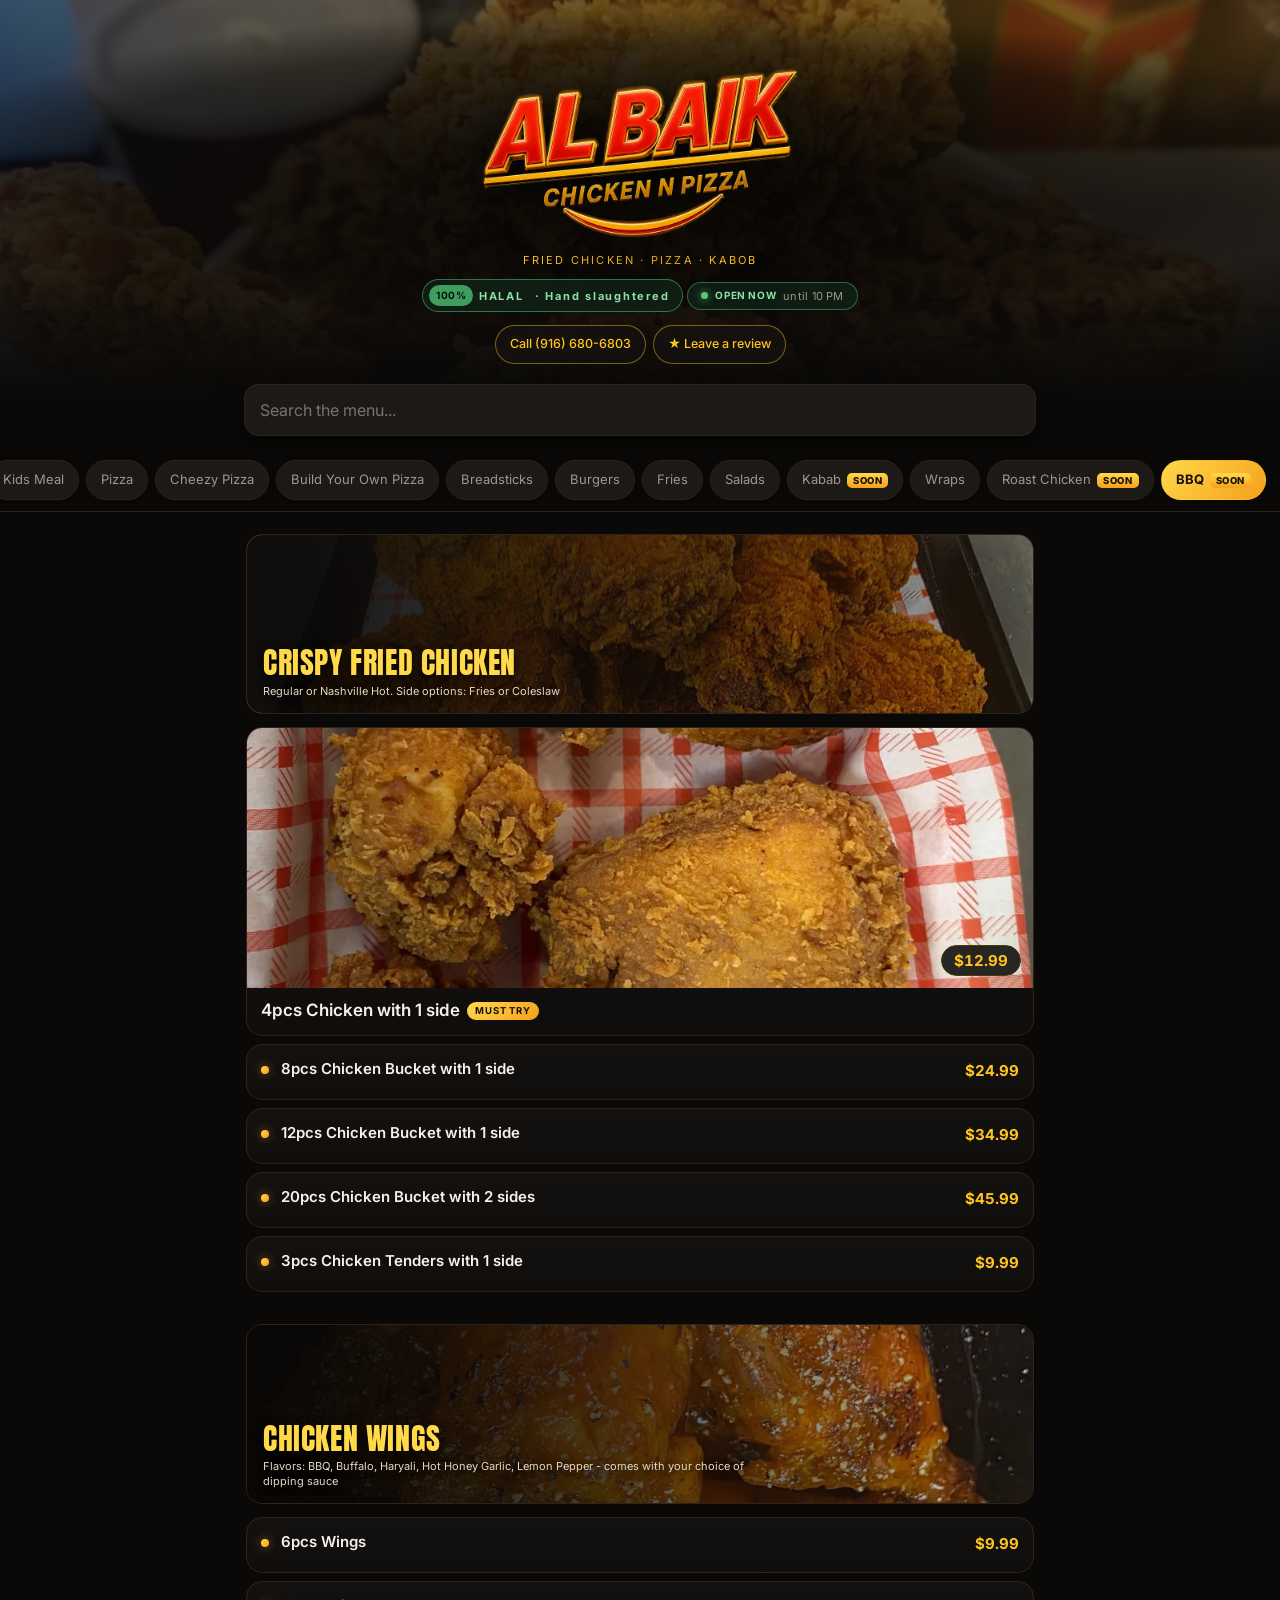
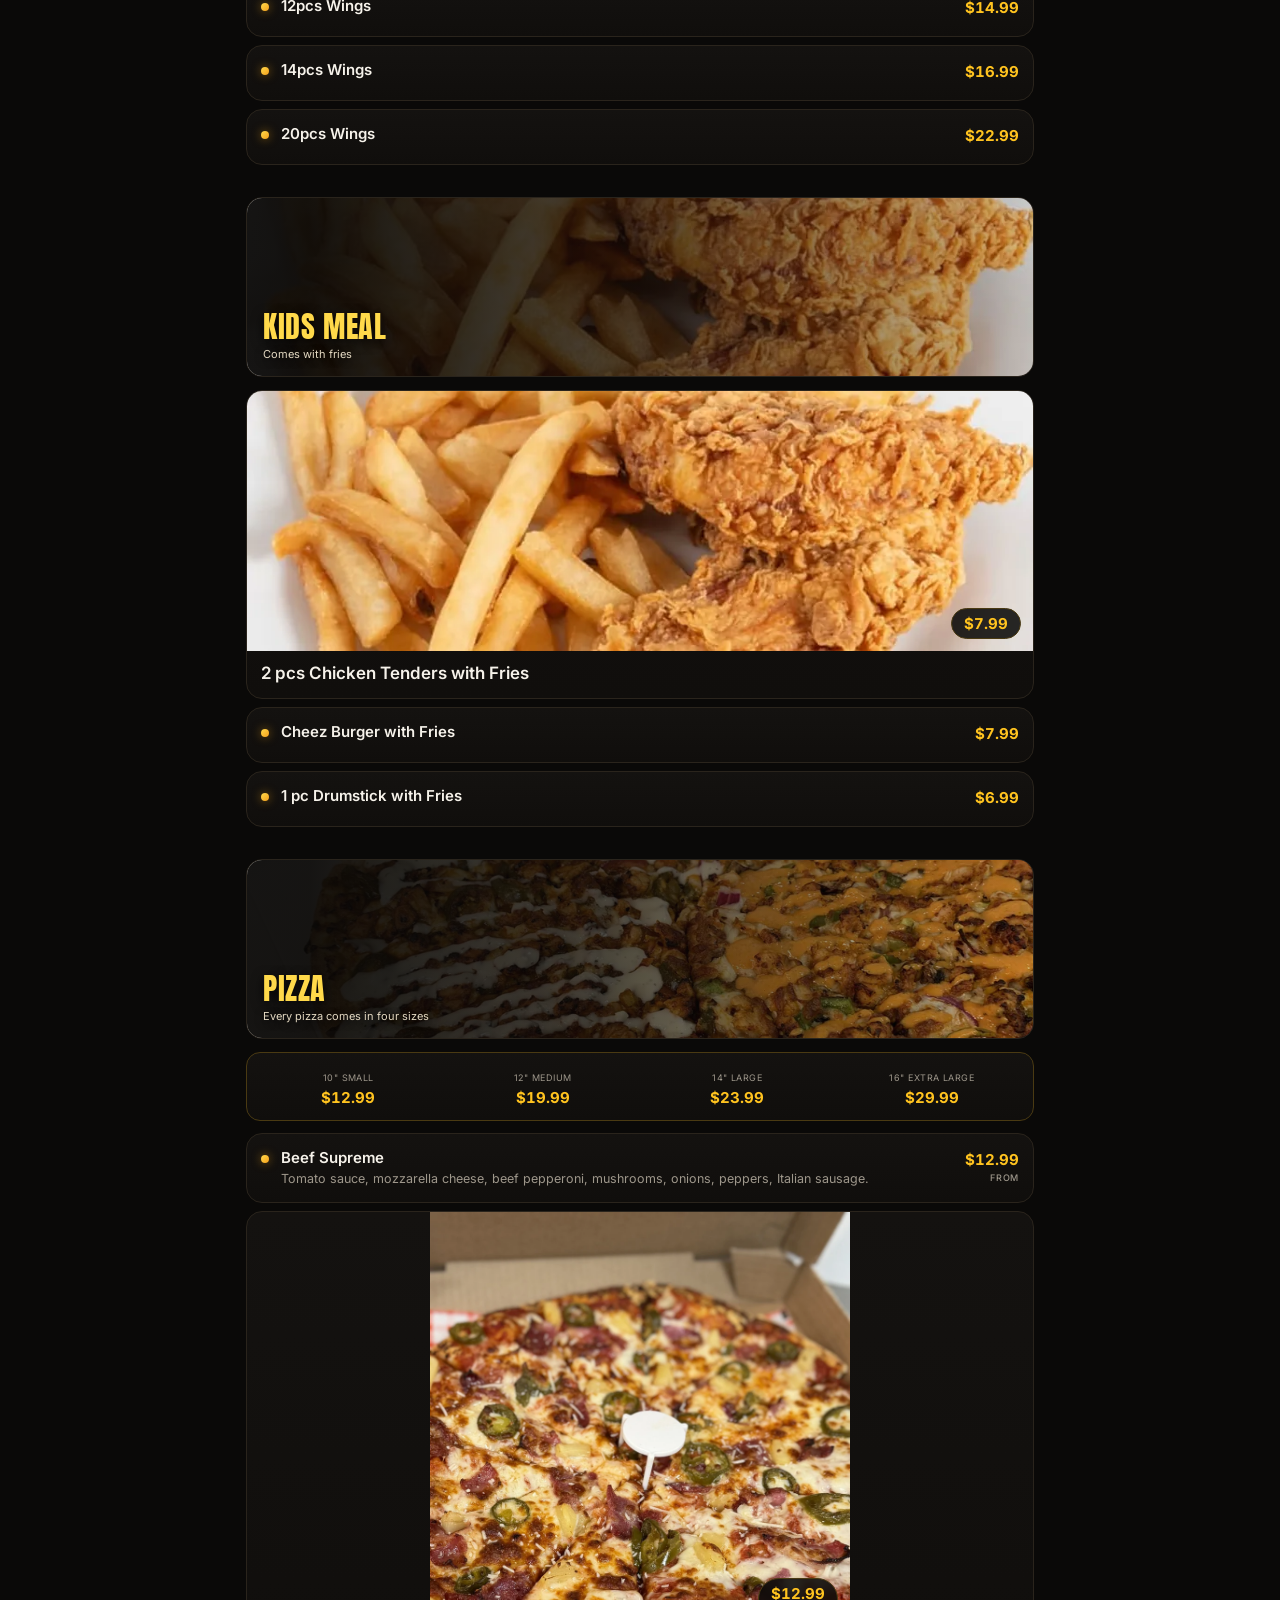
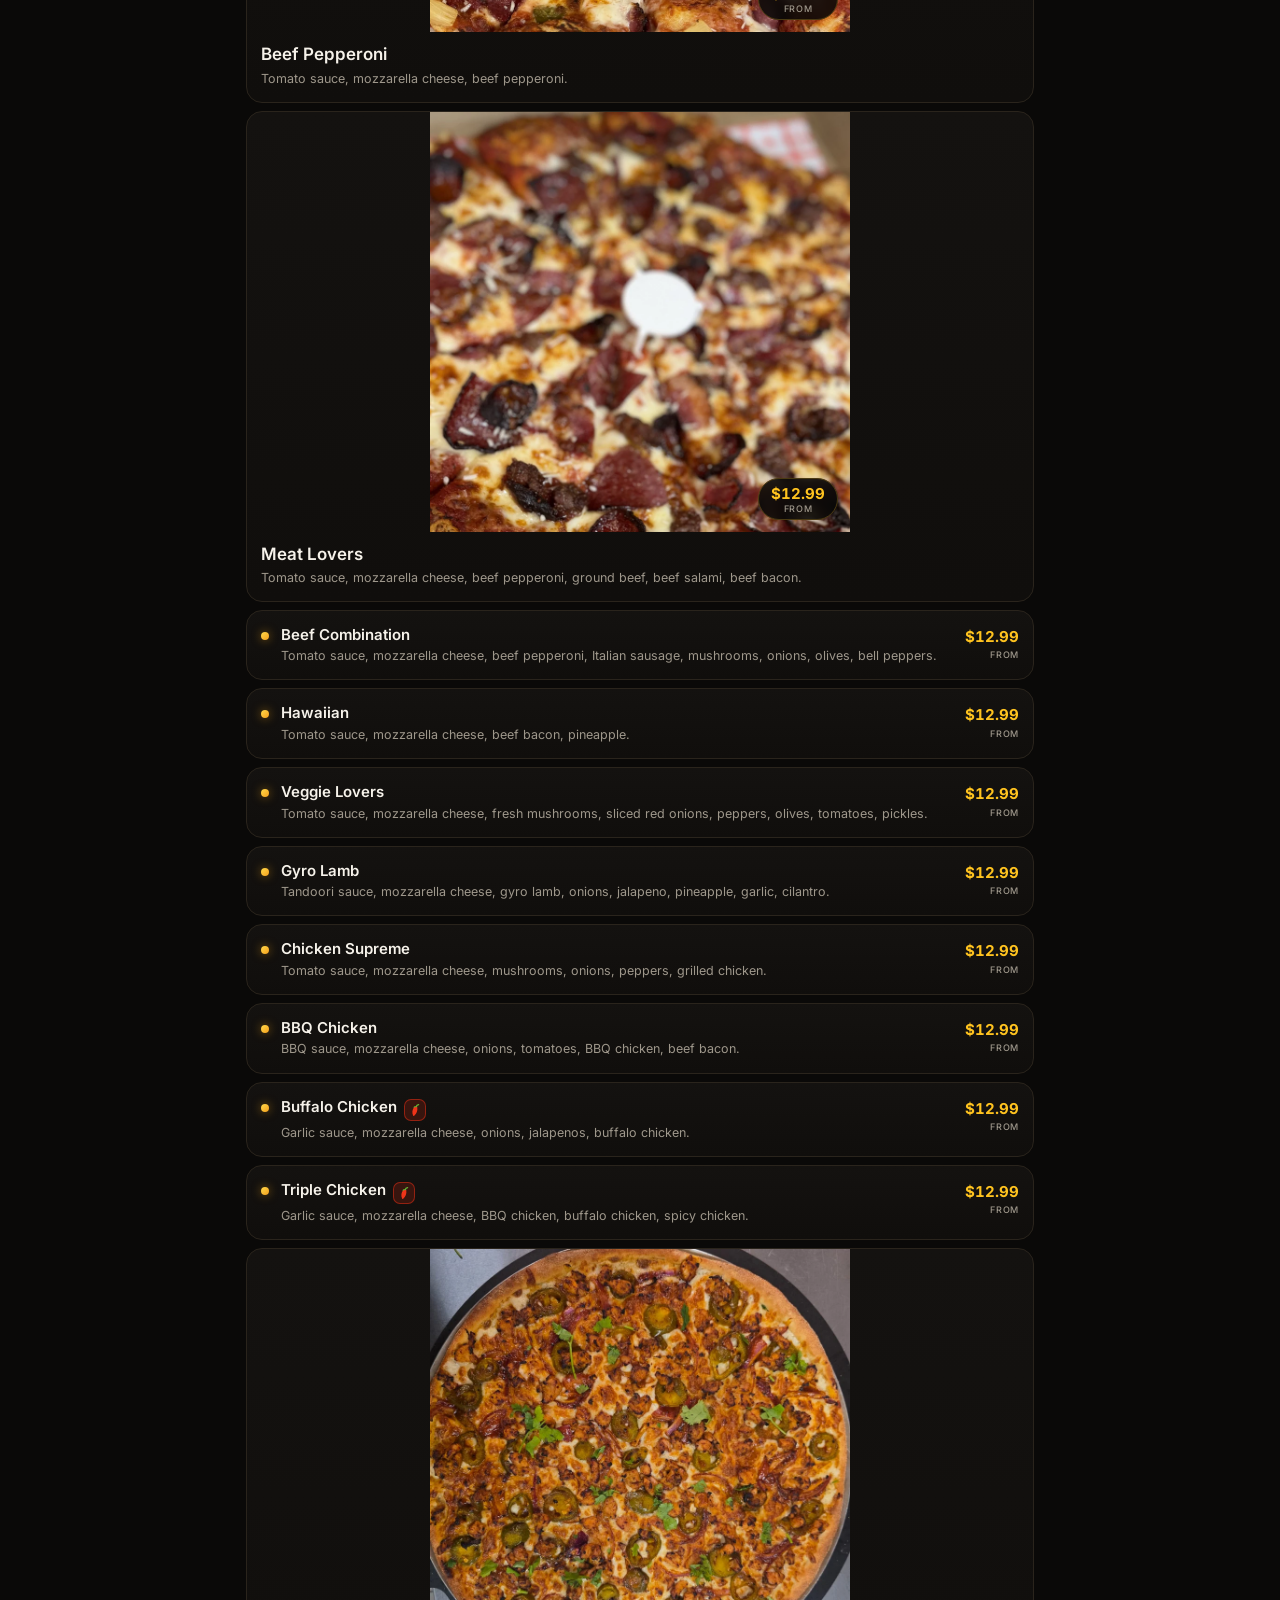
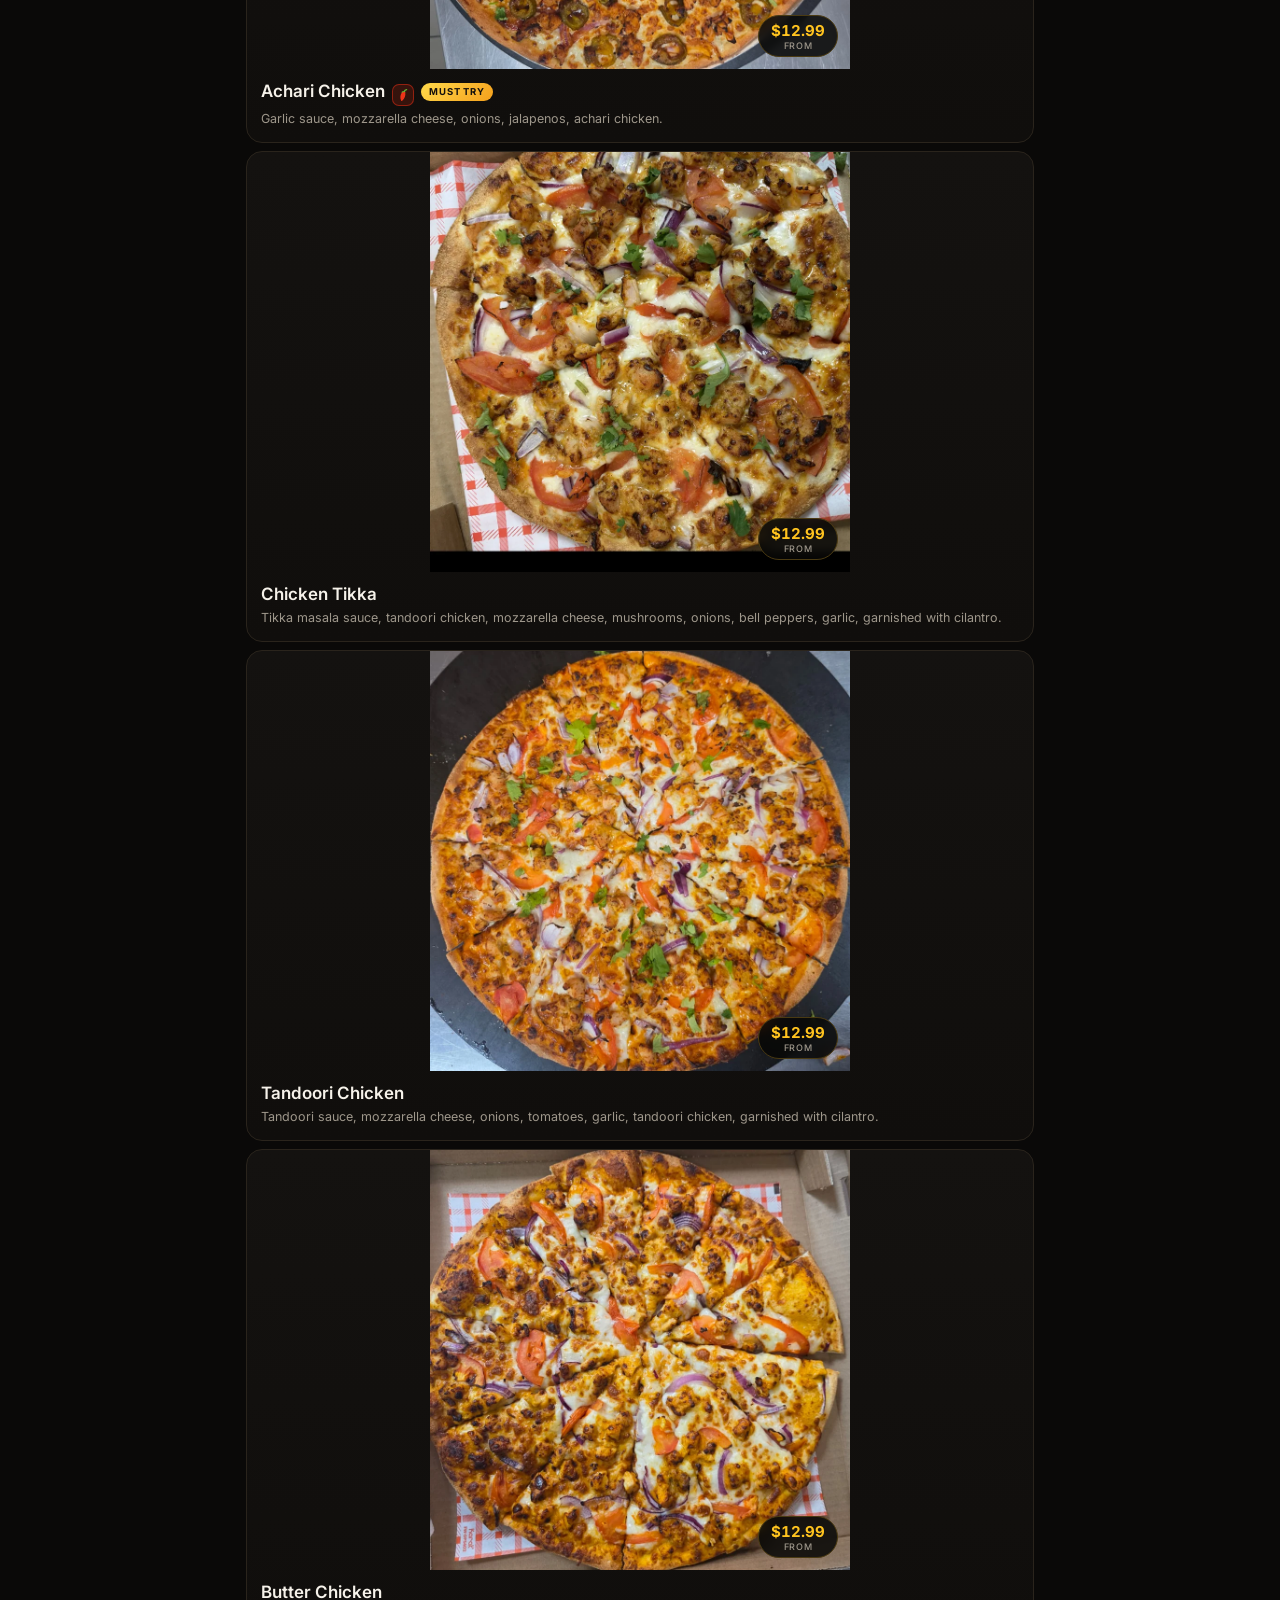
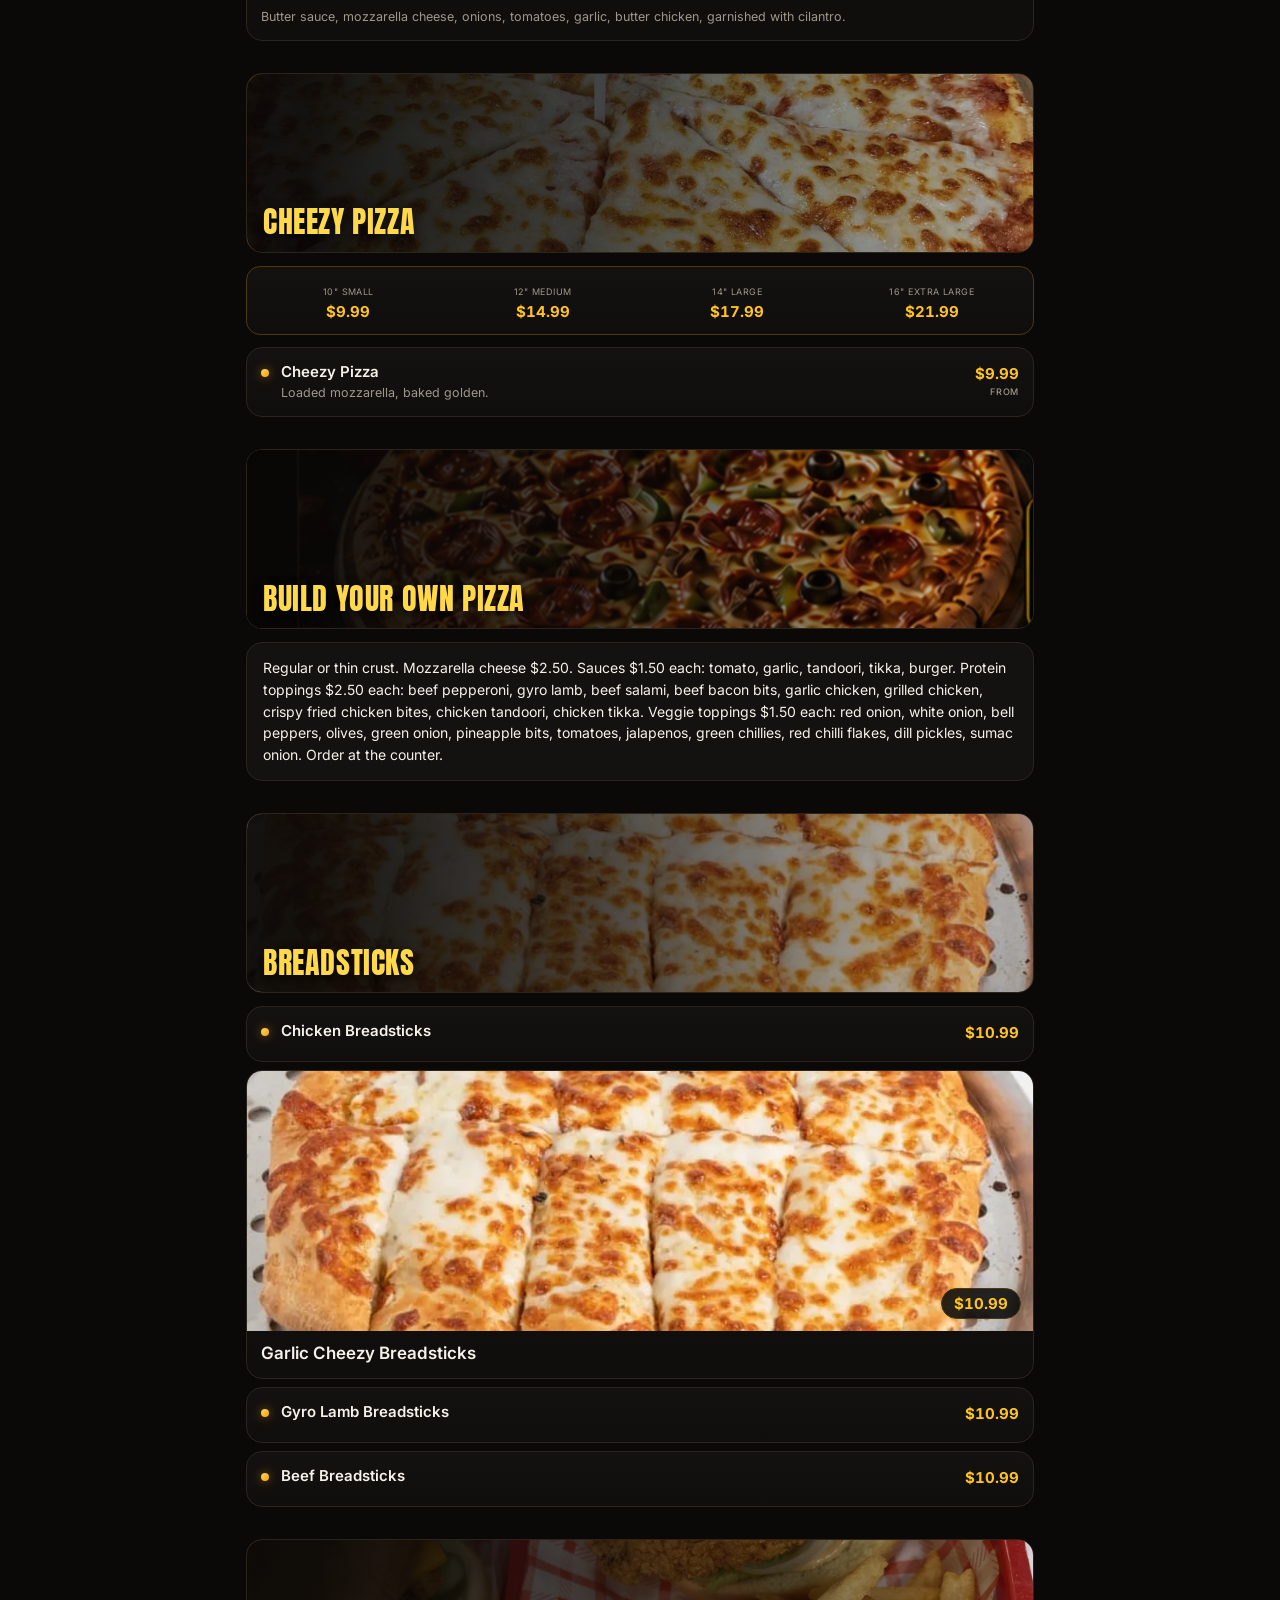
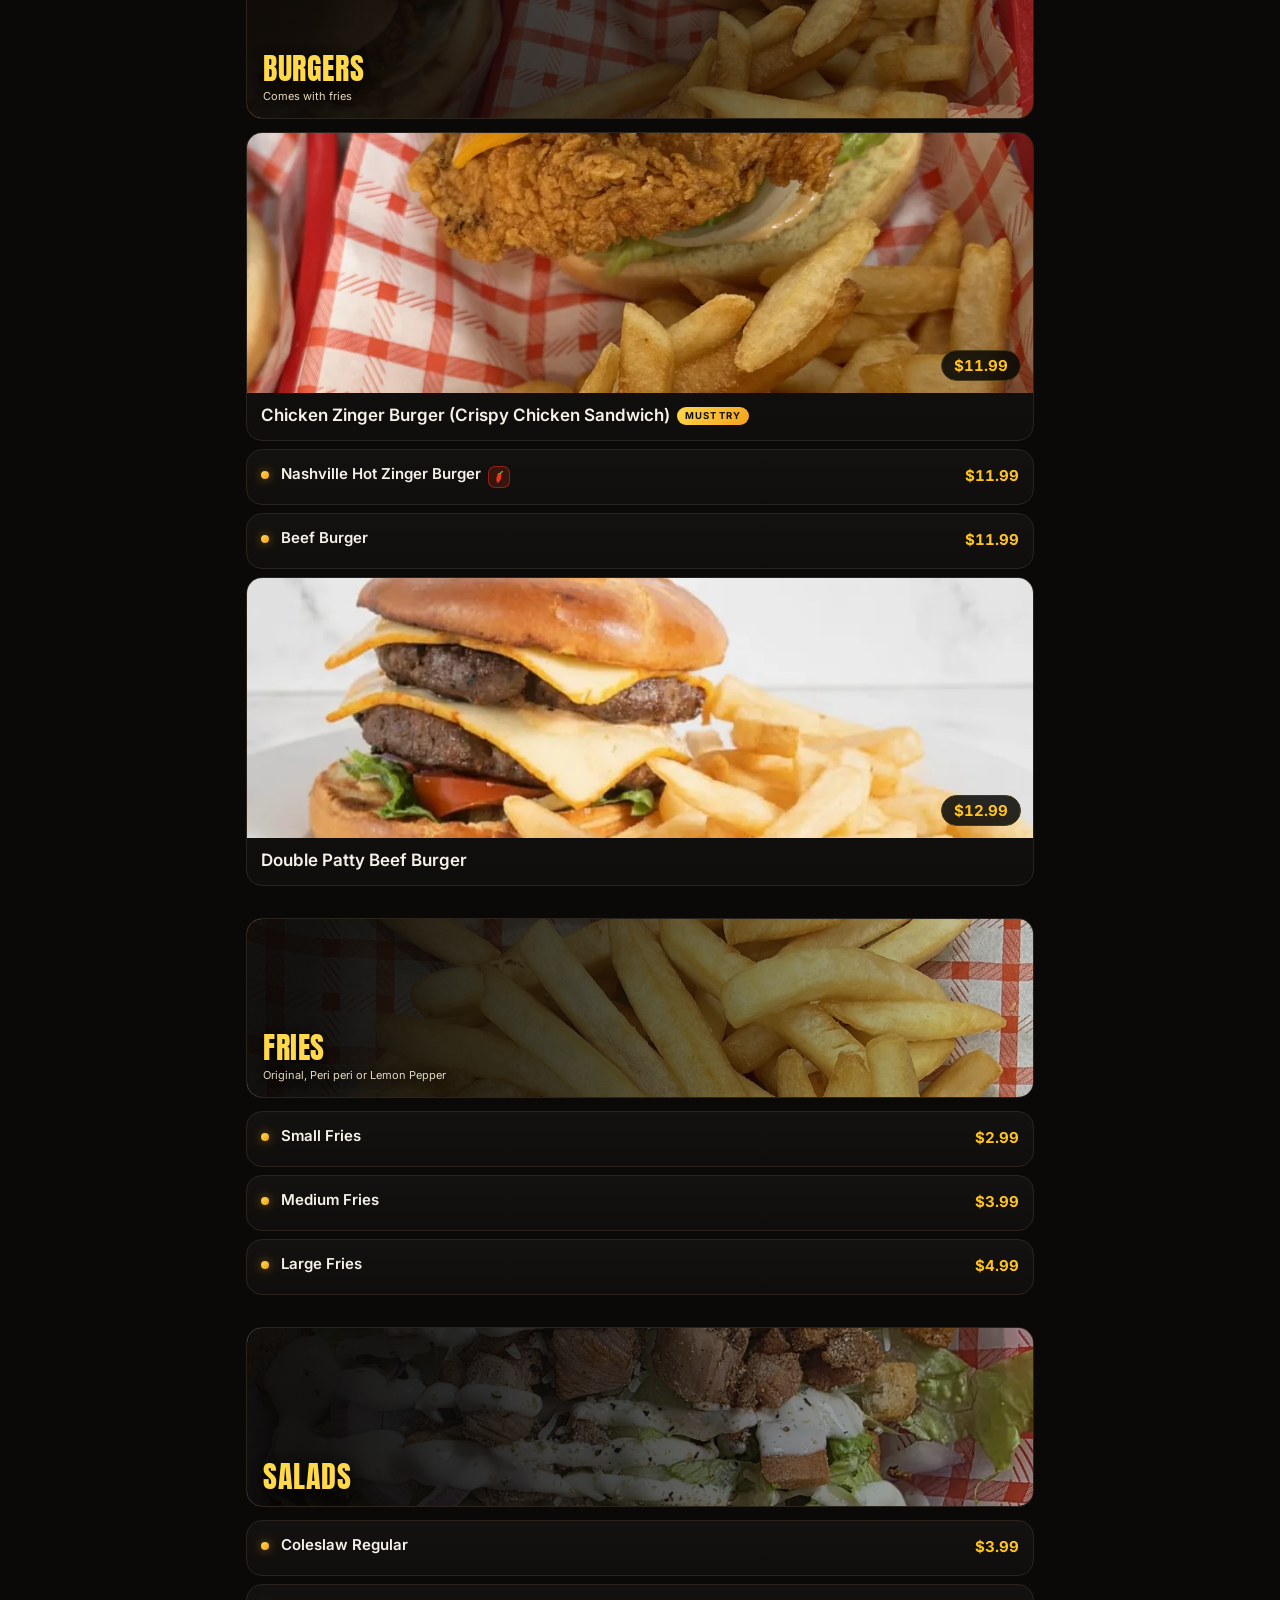
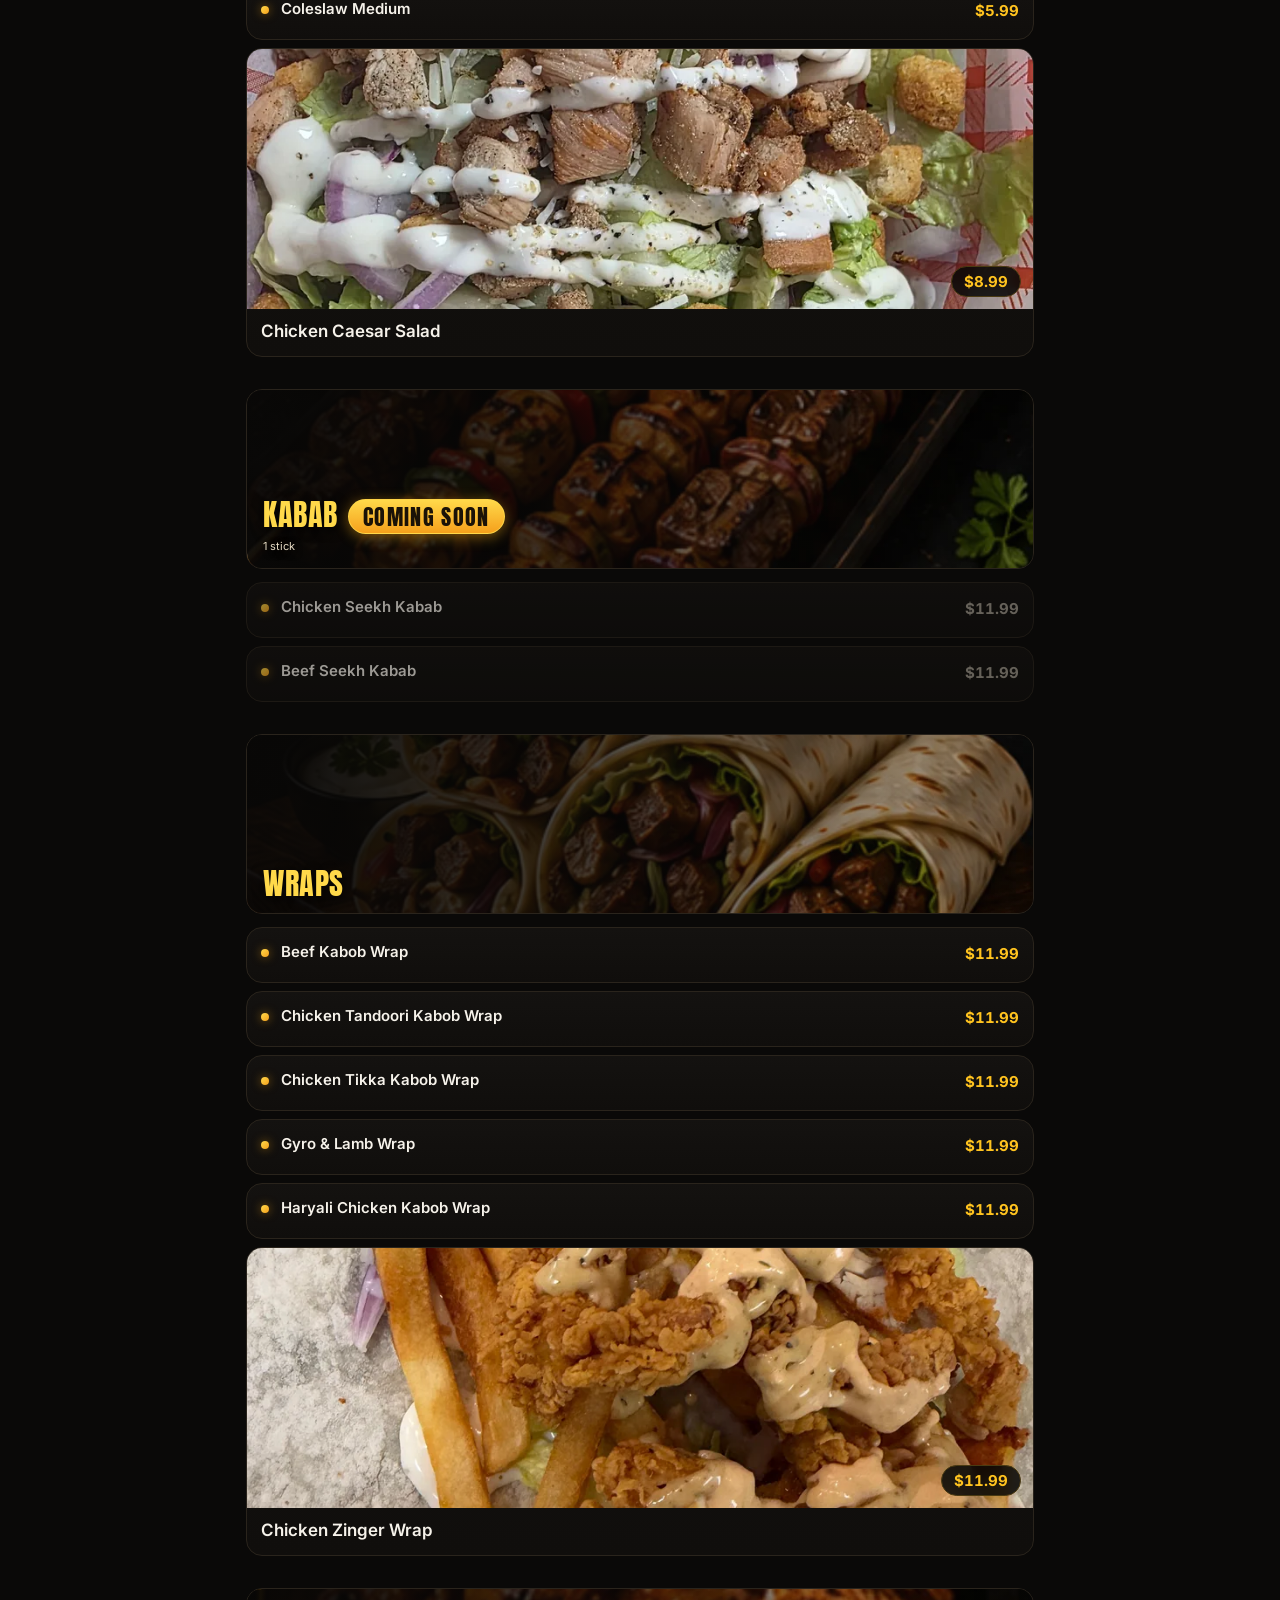
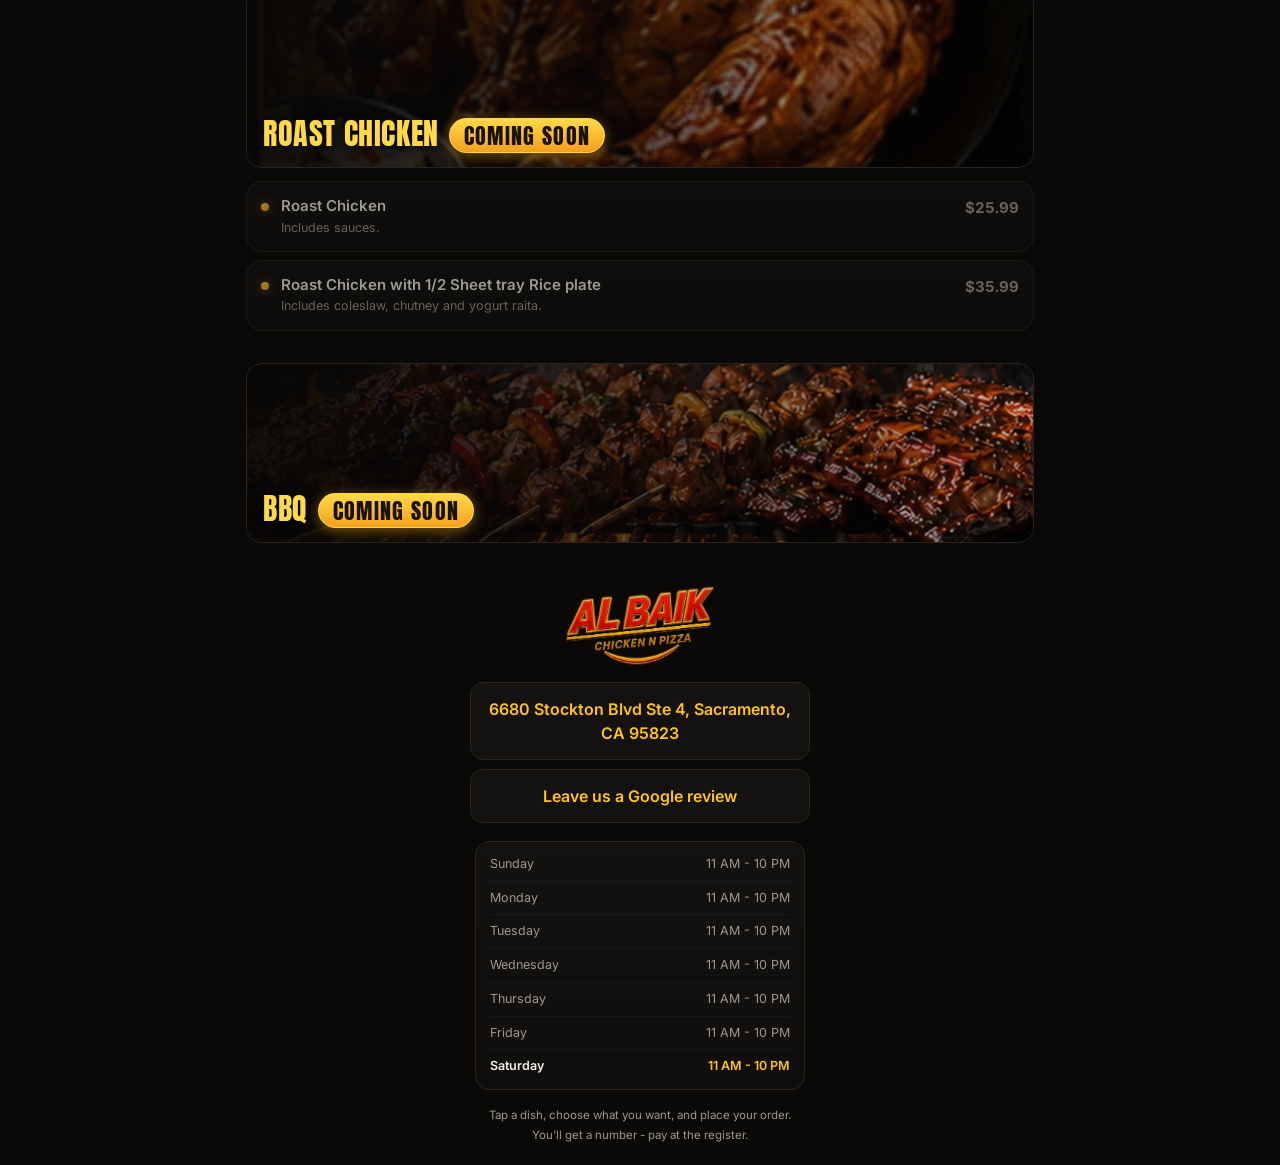
==== index.html @ eccaf90e "Gyro Lamb: white sauce -> tandoori sauce Owner's correction. Gyro Lamb was the only item using white" ====
<!DOCTYPE html>
<html lang="en">
<head>
<meta charset="utf-8">
<meta name="viewport" content="width=device-width, initial-scale=1, viewport-fit=cover">
<title>AL BAIK - Halal Chicken N Pizza | Sacramento Menu</title>
<meta name="description" content="AL BAIK Chicken N Pizza on Stockton Blvd, Sacramento - 100% halal. The full menu: fried chicken, pizza, kabob, wraps, burgers and more.">
<meta name="theme-color" content="#0a0908">
<link rel="icon" href="data:image/svg+xml,%3Csvg xmlns='http://www.w3.org/2000/svg' viewBox='0 0 32 32'%3E%3Crect width='32' height='32' rx='6' fill='%230a0908'/%3E%3Ctext x='16' y='23' font-size='18' text-anchor='middle' fill='%23ffcc00' font-family='Arial' font-weight='bold'%3EA%3C/text%3E%3C/svg%3E">
<link rel="apple-touch-icon" href="assets/img/apple-touch-icon.png">
<link rel="manifest" href="manifest.webmanifest">
<meta name="apple-mobile-web-app-title" content="AL BAIK">

<!-- link preview when the menu is shared on WhatsApp / Facebook -->
<meta property="og:url" content="https://albaik.dpdns.org/">
<meta property="og:type" content="website">
<meta property="og:title" content="AL BAIK - Chicken N Pizza">
<meta property="og:description" content="100% halal. Fried chicken, pizza, kabob, wraps, burgers and more - on Stockton Blvd, Sacramento.">
<meta property="og:image" content="https://albaik.dpdns.org/assets/img/hero.webp">
<meta name="twitter:card" content="summary_large_image">


<!-- tells Google what this place is, so the menu can be attached to their listing -->
<script type="application/ld+json">
{
  "@context": "https://schema.org",
  "@type": "Restaurant",
  "name": "AL BAIK Chicken N Pizza",
  "url": "https://albaik.dpdns.org/",
  "image": "https://albaik.dpdns.org/assets/img/hero.webp",
  "telephone": "+1-916-680-6803",
  "address": {
    "@type": "PostalAddress",
    "streetAddress": "6680 Stockton Blvd Ste 4",
    "addressLocality": "Sacramento",
    "addressRegion": "CA",
    "postalCode": "95823",
    "addressCountry": "US"
  },
  "servesCuisine": ["Halal", "Pizza", "Fried Chicken", "Pakistani", "Middle Eastern"],
  "openingHoursSpecification": [{
    "@type": "OpeningHoursSpecification",
    "dayOfWeek": ["Monday","Tuesday","Wednesday","Thursday","Friday","Saturday","Sunday"],
    "opens": "11:00",
    "closes": "22:00"
  }],
  "hasMenu": "https://albaik.dpdns.org/"
}
</script>

<link rel="preconnect" href="https://fonts.googleapis.com">
<link rel="preconnect" href="https://fonts.gstatic.com" crossorigin>
<link href="https://fonts.googleapis.com/css2?family=Anton&family=Inter:wght@400;500;600;700;800&display=swap" rel="stylesheet">
<link rel="preload" as="image" href="assets/img/hero.webp">
<link rel="stylesheet" href="assets/css/style.css?v=19d1f430">
</head>
<body>

<header class="hero">
  <div class="hero-bg" style="background-image:url('assets/img/hero.webp')"></div>
  <div class="hero-inner">
    <img class="hero-logo" src="assets/img/logo.webp?v=791d2388" alt="AL BAIK - Chicken N Pizza" width="1234" height="669">
    <p class="hero-tag">Fried Chicken &middot; Pizza &middot; Kabob</p>
    <p class="halal" id="halalBadge" hidden><span>100%</span> HALAL<em id="halalNote"></em></p>
    <p class="openbadge" id="openBadge" hidden></p>
    <div class="hero-chips">
      <a id="callBtn" href="#">Call us</a>
      <a href="review.html">&#9733; Leave a review</a>
    </div>
  </div>
</header>

<div class="searchwrap">
  <input type="search" id="search" placeholder="Search the menu..." autocomplete="off" aria-label="Search the menu">
</div>

<nav class="catnav" id="catnav" aria-label="Menu sections"></nav>

<div id="deals"></div>

<main id="menu"></main>

<div class="orderbar" id="orderBar" hidden>
  <a id="orderBtn" href="#" target="_blank" rel="noopener">
    <span>Order &amp; Pay</span>
    <small>Pay on your phone &middot; goes straight to the kitchen</small>
  </a>
</div>

<footer class="foot">
  <img class="foot-logo" src="assets/img/logo.webp?v=791d2388" alt="" width="1234" height="669" loading="lazy">
  <a class="foot-btn" id="mapBtn" href="#" target="_blank" rel="noopener"></a>
  <a class="foot-btn" href="review.html">Leave us a Google review</a>
  <div class="hours" id="hoursList"></div>
  <p class="foot-note" id="foodNote">Tap any dish to see it bigger.<br>Ready to order? Your waiter will take it at the table.</p>
</footer>

<!-- a number is out with the kitchen: keep it one tap away -->
<button class="ticketbar" id="ticketBar" type="button" hidden>
  <span class="tb-num" id="ticketBarNum"></span>
  <span class="tb-txt">Your order<b id="ticketBarState"></b></span>
  <span class="tb-go">View</span>
</button>

<!-- what is in the order so far -->
<button class="cartbar" id="cartBar" type="button" hidden>
  <span class="cb-n" id="cartCount"></span>
  <span class="cb-go">View order</span>
  <span class="cb-total" id="cartTotal"></span>
</button>

<!-- dish detail -->
<div class="sheet-backdrop" id="itemBackdrop" hidden>
  <section class="sheet" role="dialog" aria-modal="true" aria-labelledby="itemTitle">
    <button class="sheet-close" data-close-item aria-label="Close">&times;</button>
    <div class="sheet-hero"><img id="itemHeroImg" src="" alt=""></div>
    <div class="sheet-pad">
      <p class="sheet-kicker" id="itemKicker"></p>
      <h2 id="itemTitle"></h2>
      <p class="sheet-desc" id="itemDesc"></p>
      <div id="itemBody"></div>
      <div class="sheet-foot" id="itemFoot"></div>
    </div>
  </section>
</div>

<!-- the order, before it is placed -->
<div class="sheet-backdrop" id="cartBackdrop" hidden>
  <section class="sheet" role="dialog" aria-modal="true" aria-labelledby="cartTitle">
    <button class="sheet-close" data-close-cart aria-label="Close">&times;</button>
    <div class="sheet-pad">
      <p class="sheet-kicker">Your order</p>
      <h2 id="cartTitle">Check it over</h2>

      <div id="cartLines"></div>

      <div class="optgroup" id="cartKindRow">
        <h3>Where are you eating?</h3>
        <div class="picks" id="cartKind">
          <button type="button" class="pick on" data-val="dinein"><span>Eating in</span></button>
          <button type="button" class="pick" data-val="pickup"><span>Taking out</span></button>
        </div>
      </div>

      <div class="optgroup" id="seatRow" hidden>
        <h3>Table number</h3>
        <input class="fld" id="cartSeat" type="text" maxlength="10" inputmode="numeric"
               placeholder="The number on your table" autocomplete="off">
      </div>

      <div class="optgroup">
        <h3>Name for the order</h3>
        <input class="fld" id="cartWho" type="text" maxlength="40"
               placeholder="So we know who to call" autocomplete="name">
      </div>

      <div class="optgroup">
        <h3>Anything for the kitchen?</h3>
        <input class="fld" id="cartNote" type="text" maxlength="200"
               placeholder="e.g. no cutlery, allergy to nuts" autocomplete="off">
      </div>

      <div class="totalbox">
        <span>Subtotal</span><strong id="cartSubtotal"></strong>
      </div>
      <p class="taxnote" id="taxNote"></p>

      <p class="cartmsg" id="cartMsg" hidden></p>
      <button type="button" class="primary big" id="placeBtn">Place order</button>
      <p class="paynote">You pay at the register - nothing is charged on your phone.</p>
      <button type="button" class="ghost" data-close-cart>Add something else</button>
    </div>
  </section>
</div>

<!-- the number, after it is placed -->
<div class="sheet-backdrop" id="ticketBackdrop" hidden>
  <section class="sheet" role="dialog" aria-modal="true" aria-labelledby="ticketHead">
    <button class="sheet-close" data-close-ticket aria-label="Close">&times;</button>
    <div class="sheet-pad">
      <p class="sheet-kicker">Your number</p>
      <p class="bignum" id="ticketNum"></p>
      <p class="tstate" id="ticketState"></p>
      <h2 id="ticketHead" class="tnote" ><span id="ticketNote"></span></h2>

      <div id="ticketLines"></div>
      <div class="totalbox"><span>Subtotal</span><strong id="ticketTotal"></strong></div>
      <p class="taxnote">Tax is added at the register.</p>

      <button type="button" class="ghost" data-close-ticket>Back to the menu</button>
      <button type="button" class="link wide" id="ticketDone">Start a new order</button>
    </div>
  </section>
</div>

<script src="assets/js/config.js?v=53bec495"></script>
<script src="assets/js/menu-data.js?v=39de2a05"></script>
<script src="assets/js/app.js?v=dfa33198"></script>
</body>
</html>
---- assets/css/style.css ----
/* AL BAIK - menu viewer. Dark board look, gold type, the restaurant's own food photography.
   Built mobile-first: every size below is tuned for a phone held one-handed. */
:root{
  --bg:#0a0908;
  --surface:#141210;
  --surface-2:#1c1917;
  --hair:#2a241c;
  --line:#4a3a12;
  --gold:#ffc31f;
  --gold-bright:#ffd94a;
  --orange:#f5a01c;
  --text:#f6f2ea;
  --muted:#9e978b;
  --radius:16px;
  --display:"Anton","Arial Narrow",Impact,sans-serif;
  --body:"Inter","Segoe UI",Roboto,system-ui,-apple-system,Arial,sans-serif;
}
*{box-sizing:border-box}
[hidden]{display:none!important}
html{scroll-behavior:smooth;-webkit-text-size-adjust:100%}
html,body{margin:0;padding:0}
body{
  background:var(--bg);
  color:var(--text);
  font-family:var(--body);
  font-size:16px;               /* 16px keeps iOS from zooming when the search field is tapped */
  line-height:1.5;
  padding-bottom:calc(20px + env(safe-area-inset-bottom));
  overflow-x:hidden;
  -webkit-tap-highlight-color:transparent;
}
img{max-width:100%;height:auto;display:block}
button,input,select{font:inherit;color:inherit}
button{cursor:pointer}
::selection{background:var(--gold);color:#140f00}

/* ---------- hero ---------- */
.hero{
  position:relative;
  min-height:300px;
  display:flex;align-items:flex-end;
  padding:calc(26px + env(safe-area-inset-top)) 16px 26px;
  overflow:hidden;
  isolation:isolate;
}
.hero-bg{
  position:absolute;inset:0;z-index:-2;
  background-size:cover;background-position:center 40%;
  transform:scale(1.06);
}
.hero::after{
  content:"";position:absolute;inset:0;z-index:-1;
  background:
    radial-gradient(72% 50% at 50% 42%, rgba(6,5,4,.88), rgba(6,5,4,.45) 62%, transparent 80%),
    radial-gradient(120% 80% at 82% 6%, rgba(255,180,20,.16), transparent 58%),
    linear-gradient(180deg, rgba(10,9,8,.62) 0%, rgba(10,9,8,.74) 40%, rgba(10,9,8,.93) 80%, var(--bg) 99%);
}
.hero-inner{width:100%;max-width:860px;margin:0 auto;text-align:center}
.hero-logo{
  width:min(250px,66vw);margin:0 auto 12px;
  filter:drop-shadow(0 10px 30px rgba(0,0,0,.9));
}
.hero-tag{
  margin:0;color:var(--gold);
  font-size:10px;letter-spacing:.16em;text-transform:uppercase;
}
.halal{
  display:inline-flex;align-items:center;gap:6px;
  margin:11px auto 0;padding:5px 13px 5px 6px;
  border:1px solid rgba(93,196,124,.5);border-radius:999px;
  background:rgba(16,36,24,.72);
  backdrop-filter:blur(6px);
  color:#8ee0a6;font-size:11px;font-weight:700;letter-spacing:.16em;
}
.halal span{
  background:#3f9e5e;color:#04120a;
  padding:3px 7px;border-radius:999px;font-size:10px;letter-spacing:.04em;
}
.halal em{font-style:normal;margin-left:5px}
@media (max-width:380px){ .halal{font-size:10px;letter-spacing:.1em} }

.deals-wrap{max-width:820px;margin:20px auto 0;padding:0 14px}
.deals-head{
  margin:0 0 10px;font-family:var(--display);font-weight:400;
  font-size:22px;letter-spacing:.02em;text-transform:uppercase;color:var(--gold-bright);
}
.deal{
  display:flex;align-items:center;gap:12px;
  padding:14px;margin-bottom:9px;border-radius:var(--radius);
  border:1px solid var(--line);
  background:linear-gradient(135deg,rgba(74,58,18,.5),var(--surface) 55%);
}
.deal-body{flex:1;min-width:0}
.deal-name{display:block;font-weight:700;font-size:15px;color:var(--gold-bright)}
.deal-items{display:block;color:var(--muted);font-size:12.5px;line-height:1.45;margin-top:3px}
.deal-price{text-align:right;white-space:nowrap}
.deal-price s{display:block;color:var(--muted);font-size:11.5px}
.deal-price strong{font-size:19px;color:var(--gold);font-variant-numeric:tabular-nums}

.hero-chips{display:flex;gap:7px;justify-content:center;flex-wrap:wrap;margin-top:13px}
.hero-chips a{
  display:inline-flex;align-items:center;gap:6px;
  padding:9px 14px;border-radius:999px;
  border:1px solid rgba(255,195,31,.45);
  background:rgba(20,18,16,.75);
  backdrop-filter:blur(6px);
  color:var(--gold);font-size:12.5px;text-decoration:none;font-weight:500;
}

/* ---------- search ---------- */
.searchwrap{
  position:relative;z-index:5;
  max-width:820px;margin:-16px auto 0;padding:0 14px;
}
#search{
  width:100%;padding:13px 15px;border-radius:14px;
  background:var(--surface-2);border:1px solid var(--hair);
  box-shadow:0 12px 30px rgba(0,0,0,.55);
  outline:none;
}
#search:focus{border-color:var(--gold)}
#search::placeholder{color:#7a736a}

/* ---------- category rail ---------- */
.catnav{
  position:sticky;top:0;z-index:20;
  display:flex;gap:7px;overflow-x:auto;
  padding:11px 14px;margin-top:13px;
  background:rgba(10,9,8,.9);
  backdrop-filter:blur(10px);
  border-bottom:1px solid var(--hair);
  scrollbar-width:none;
  -webkit-overflow-scrolling:touch;
  overscroll-behavior-x:contain;
}
.catnav::-webkit-scrollbar{display:none}
.catnav button{
  flex:0 0 auto;
  padding:9px 14px;border-radius:999px;
  background:var(--surface-2);border:1px solid var(--hair);color:var(--muted);
  font-size:13px;white-space:nowrap;
  transition:background .18s,color .18s,border-color .18s;
}
.catnav button.active{
  background:linear-gradient(135deg,var(--gold-bright),var(--orange));
  border-color:transparent;color:#171000;font-weight:700;
}

/* ---------- sections ---------- */
main{padding:18px 14px 0;max-width:820px;margin:0 auto}
.section{margin-bottom:32px;scroll-margin-top:64px}

.banner{
  position:relative;
  height:124px;border-radius:var(--radius);overflow:hidden;
  margin-bottom:13px;
  border:1px solid var(--hair);
  background:var(--surface);
}
.banner img{width:100%;height:100%;object-fit:cover;transform:scale(1.02)}
.banner::after{
  content:"";position:absolute;inset:0;
  background:linear-gradient(90deg, rgba(8,7,6,.94) 8%, rgba(8,7,6,.72) 45%, rgba(8,7,6,.15) 100%);
}
.banner-txt{position:absolute;left:16px;right:32%;bottom:14px;z-index:2}
.banner-txt h2{
  margin:0;font-family:var(--display);font-weight:400;
  font-size:clamp(20px,5.8vw,30px);letter-spacing:.02em;line-height:1.04;
  color:var(--gold-bright);
  text-shadow:0 3px 12px rgba(0,0,0,.85);
  text-transform:uppercase;
}
.banner-note{
  margin:5px 0 0;color:#e4d9c2;font-size:11px;line-height:1.35;
  text-shadow:0 2px 8px rgba(0,0,0,.9);
}

.sizes{
  display:grid;grid-template-columns:repeat(4,1fr);gap:4px;
  border:1px solid var(--line);border-radius:14px;
  padding:10px 6px;margin-bottom:12px;
  background:linear-gradient(180deg,var(--surface),#100e0c);
}
.sizes div{display:flex;flex-direction:column;justify-content:flex-end;text-align:center}
.sizes .s-label{
  font-size:9px;color:var(--muted);letter-spacing:.05em;text-transform:uppercase;
  min-height:2.4em;display:flex;align-items:flex-end;justify-content:center;line-height:1.2;
}
.sizes .s-price{font-size:15px;color:var(--gold);font-weight:700;margin-top:3px;font-variant-numeric:tabular-nums}

/* ---------- dish rows ---------- */
.card{
  position:relative;
  display:flex;align-items:flex-start;gap:12px;
  width:100%;text-align:left;
  background:linear-gradient(180deg,var(--surface) 0%,#100e0c 100%);
  border:1px solid var(--hair);border-radius:var(--radius);
  padding:14px;margin-bottom:8px;
  min-height:56px;                       /* comfortable thumb target */
  transition:border-color .18s,transform .12s;
}
.card:active{transform:scale(.99);border-color:var(--line)}
.card .dot{
  flex:0 0 auto;width:8px;height:8px;border-radius:50%;
  background:linear-gradient(135deg,var(--gold-bright),var(--orange));
  box-shadow:0 0 10px rgba(255,175,20,.5);
  margin-top:7px;
}
/* a dish that has its own photo shows it in place of the dot */
.card .thumb{
  flex:0 0 auto;width:64px;height:64px;
  border-radius:12px;overflow:hidden;line-height:0;
  background:#17120f;border:1px solid var(--hair);
}
.card .thumb img{width:100%;height:100%;object-fit:cover;display:block}

/* A dish that has its own photo becomes a photo card: the picture runs the full
   width of the card, the name sits under it, the price floats on the shot.
   --pic-h drives both the photo and the price position, so they stay together
   when the photo grows on a bigger screen. */
.card.haspic{
  --pic-h:188px;
  flex-direction:column;align-items:stretch;
  gap:0;padding:0 0 14px;overflow:hidden;
}
.card.haspic .thumb{
  width:100%;height:var(--pic-h);border:0;border-radius:0;
  position:relative;line-height:normal;
}
.card.haspic .body{padding:11px 14px 0}
.card.haspic .name{font-size:17px}
.card.haspic .desc{margin-top:4px}
.card.haspic .price{
  /* the pill lives inside the photo, so it sits 12px off the bottom of the
     shot no matter what shape that shot is - a band, or a square for pizza */
  position:absolute;right:12px;bottom:12px;
  background:rgba(8,7,6,.86);
  -webkit-backdrop-filter:blur(5px);backdrop-filter:blur(5px);
  border:1px solid var(--line);border-radius:999px;
  padding:5px 12px;
}
.card.haspic .from{text-align:center;margin-top:0}

/* A pizza is round, so a letterbox band always sliced the top and bottom off
   the pie. In this section the photo box is square and the shot is cut to hold
   the whole pizza. On a wide screen the square is capped and centred, because a
   full-width one would be as tall as the browser. */
.section[data-section="pizza"] .card.haspic .thumb{height:auto;aspect-ratio:1/1}

.card .body{flex:1;min-width:0}
.card .name{display:block;font-weight:600;font-size:15px;line-height:1.3}
.card .desc{display:block;color:var(--muted);font-size:12.5px;line-height:1.45;margin-top:3px}
.card .price{
  color:var(--gold);font-weight:700;white-space:nowrap;font-size:15px;
  font-variant-numeric:tabular-nums;padding-top:1px;
}
.card .from{display:block;font-size:9px;color:var(--muted);text-align:right;font-weight:500;letter-spacing:.08em;text-transform:uppercase}
.musttry{
  display:inline-block;margin-left:7px;vertical-align:2px;
  font-size:9.5px;font-weight:700;letter-spacing:.09em;text-transform:uppercase;
  color:#14100d;background:linear-gradient(135deg,var(--gold-bright),var(--orange));
  border-radius:999px;padding:3px 8px;white-space:nowrap;
}
.spicy{
  display:inline-flex;align-items:center;justify-content:center;
  width:22px;height:22px;flex:0 0 auto;
  margin-left:7px;vertical-align:-5px;
  border-radius:7px;
  background:rgba(224,44,20,.18);
  border:1px solid rgba(224,44,20,.55);
}
.chilli{width:14px;height:14px;display:block}
.chilli .stem{fill:none;stroke:#66b535;stroke-width:3;stroke-linecap:round}
.chilli .cap{fill:#66b535}
.chilli .pod{fill:#ef3419}
.hotline{display:flex;align-items:center;gap:8px}
.hotline .spicy{margin-left:0}
.empty{color:var(--muted);text-align:center;padding:50px 0}

/* ---------- footer ---------- */
.foot{max-width:820px;margin:0 auto;padding:10px 16px 0;text-align:center}
.foot-logo{width:150px;margin:0 auto 16px;opacity:.9}
.foot-btn{
  display:block;margin:9px auto;max-width:340px;
  padding:14px;border-radius:13px;
  border:1px solid var(--hair);background:var(--surface);
  color:var(--gold);text-decoration:none;font-weight:600;
}
.foot-note{color:var(--muted);font-size:11.5px;margin:16px 0 0;line-height:1.7}

/* ---------- dish detail sheet ---------- */
.sheet-backdrop{
  position:fixed;inset:0;z-index:50;
  background:rgba(0,0,0,.78);
  backdrop-filter:blur(3px);
  display:flex;align-items:flex-end;justify-content:center;
  animation:fade .18s ease-out;
}
@keyframes fade{from{opacity:0}to{opacity:1}}
.sheet{
  position:relative;
  width:100%;max-width:520px;
  max-height:90vh;max-height:90dvh;
  overflow-y:auto;-webkit-overflow-scrolling:touch;overscroll-behavior:contain;
  background:var(--surface);border:1px solid var(--hair);
  border-radius:22px 22px 0 0;
  padding:0 0 calc(20px + env(safe-area-inset-bottom));
  animation:slideup .26s cubic-bezier(.2,.8,.2,1);
}
@keyframes slideup{from{transform:translateY(60px)}to{transform:none}}
.sheet-pad{padding:0 18px}
.sheet-hero{
  position:relative;height:170px;margin-bottom:14px;
  border-radius:22px 22px 0 0;overflow:hidden;background:#0d0b09;
}
.sheet-hero img{width:100%;height:100%;object-fit:cover}
.sheet-hero::after{
  content:"";position:absolute;inset:0;
  background:linear-gradient(180deg,rgba(10,9,8,.12),rgba(20,18,16,.98));
}
.sheet-kicker{
  margin:0 0 3px;color:var(--orange);
  font-size:10px;letter-spacing:.18em;text-transform:uppercase;
}
.sheet h2{
  margin:0 40px 7px 0;color:var(--gold-bright);
  font-family:var(--display);font-weight:400;font-size:24px;text-transform:uppercase;
}
.sheet-desc{color:var(--muted);font-size:13.5px;margin:0 0 4px;line-height:1.55}
.sheet-close{
  position:absolute;top:12px;right:14px;z-index:3;
  width:38px;height:38px;border-radius:50%;
  background:rgba(20,18,16,.85);border:1px solid var(--hair);color:var(--text);
  font-size:22px;line-height:1;backdrop-filter:blur(4px);
}
.optgroup{margin:16px 0}
.optgroup h3{font-size:10.5px;text-transform:uppercase;letter-spacing:.14em;color:var(--muted);margin:0 0 9px}
.chips{display:flex;flex-wrap:wrap;gap:7px}
.chip{
  padding:8px 13px;border-radius:11px;
  background:var(--surface-2);border:1px solid var(--hair);color:var(--text);font-size:13px;
}
.pricebox{
  display:flex;align-items:center;justify-content:space-between;
  margin-top:16px;padding:14px 16px;border-radius:14px;
  border:1px solid var(--line);background:linear-gradient(180deg,var(--surface-2),#131110);
}
.pricebox span{font-size:11px;letter-spacing:.14em;text-transform:uppercase;color:var(--muted)}
.pricebox strong{font-size:24px;color:var(--gold);font-variant-numeric:tabular-nums}
.priceline{
  display:flex;align-items:center;justify-content:space-between;
  padding:11px 0;border-bottom:1px solid var(--hair);font-size:14px;
}
.priceline:last-child{border-bottom:none}
.priceline strong{color:var(--gold);font-variant-numeric:tabular-nums}
.hotline{color:#ff7a63;font-size:12.5px;margin:14px 0 0}
.ghost{
  width:100%;margin-top:18px;padding:14px;border-radius:15px;
  background:transparent;border:1px solid var(--line);color:var(--gold);font-weight:600;font-size:14.5px;
}

/* reveal on scroll */
.reveal{opacity:0;transform:translateY(14px)}
.reveal.in{opacity:1;transform:none;transition:opacity .45s ease,transform .45s ease}

@media (prefers-reduced-motion:reduce){
  *{animation:none!important;transition:none!important}
  .reveal{opacity:1;transform:none}
  html{scroll-behavior:auto}
}

/* short phones: keep the first dishes visible without scrolling */
@media (max-height:700px){
  .hero{min-height:250px;padding-top:calc(16px + env(safe-area-inset-top));padding-bottom:20px}
  .hero-logo{width:min(200px,54vw);margin-bottom:9px}
  .hero-chips{margin-top:11px}
}

/* big phones and up */
@media (min-width:430px){
  .hero-logo{width:min(268px,62vw)}
  .hero-tag{font-size:11px;letter-spacing:.2em}
  .banner{height:140px}
  .card.haspic{--pic-h:212px}
}

@media (min-width:640px){
  .hero{min-height:400px;padding-bottom:36px}
  .hero-logo{width:320px}
  .banner{height:180px}
  .card.haspic{--pic-h:260px}
  .section[data-section="pizza"] .card.haspic .thumb{max-width:420px;margin:0 auto}
  main{padding:22px 16px 0}
  .sheet{border-radius:22px;margin-bottom:24px;max-height:86vh}
  .sheet-backdrop{align-items:center}
  .sheet-hero{height:210px}
}

/* ---------- coming soon ---------- */
.soon-tag{
  display:inline-block;vertical-align:middle;margin-left:10px;
  padding:6px 14px 5px;border-radius:999px;
  background:linear-gradient(180deg,var(--gold-bright),var(--orange));
  border:1px solid rgba(255,217,74,.9);
  box-shadow:0 3px 14px rgba(255,175,20,.45);
  color:#1a1207;
  font-family:var(--display);font-weight:400;
  font-size:clamp(15px,4.2vw,22px);line-height:1;
  letter-spacing:.06em;text-transform:uppercase;
  text-shadow:none;white-space:nowrap;
}
.section.soon .card{opacity:.62}
.section.soon .card .price{color:var(--muted)}
.catnav .nav-soon{
  margin-left:6px;padding:2px 6px;border-radius:5px;
  background:linear-gradient(180deg,var(--gold-bright),var(--orange));
  color:#1a1207;
  font-size:9.5px;font-weight:800;letter-spacing:.06em;text-transform:uppercase;
}

/* ---------- open / closed ---------- */
.openbadge{
  display:inline-flex;align-items:center;gap:7px;
  margin:9px auto 0;padding:5px 13px;
  border-radius:999px;border:1px solid transparent;
  backdrop-filter:blur(6px);
  font-size:11px;letter-spacing:.02em;
}
.openbadge b{font-weight:700;letter-spacing:.06em;text-transform:uppercase;font-size:10px}
.openbadge span{color:var(--muted)}
.openbadge::before{
  content:"";width:7px;height:7px;border-radius:50%;flex:0 0 auto;
}
.openbadge.is-open{border-color:rgba(93,196,124,.45);background:rgba(16,36,24,.72);color:#8ee0a6}
.openbadge.is-open::before{background:#5dc47c;box-shadow:0 0 9px rgba(93,196,124,.9)}
.openbadge.is-shut{border-color:rgba(190,120,90,.4);background:rgba(38,24,18,.72);color:#e0a882}
.openbadge.is-shut::before{background:#c8794e}

.hours{
  max-width:330px;margin:18px auto 0;
  border:1px solid var(--hair);border-radius:14px;
  background:linear-gradient(180deg,var(--surface),#100e0c);
  padding:6px 14px;
}
.hours div{
  display:flex;justify-content:space-between;gap:14px;
  padding:7px 0;font-size:12.5px;color:var(--muted);
  border-bottom:1px solid rgba(255,255,255,.04);
}
.hours div:last-child{border-bottom:none}
.hours .is-today{color:var(--text);font-weight:600}
.hours .is-today span:last-child{color:var(--gold)}

/* ---------- sold out ---------- */
.card.soldout{opacity:.5}
.card.soldout .price{color:var(--muted);text-decoration:line-through}
.sold{
  display:inline-block;margin-left:7px;padding:2px 7px;border-radius:6px;
  background:rgba(255,255,255,.07);border:1px solid rgba(255,255,255,.16);
  color:var(--muted);font-size:9px;font-weight:700;
  letter-spacing:.1em;text-transform:uppercase;vertical-align:2px;
}

/* ---------- what's in it ---------- */
.chips.ing .chip{
  background:rgba(255,175,20,.09);
  border-color:rgba(255,175,20,.28);
  color:#f0e2c4;
}
.leaveout{
  margin:11px 0 0;padding:9px 11px;border-radius:10px;
  background:rgba(93,196,124,.09);border:1px solid rgba(93,196,124,.3);
  color:#9fe0b4;font-size:12px;line-height:1.45;
}

/* ---------- order & pay (Toast) ---------- */
.orderbar{
  position:fixed;left:0;right:0;bottom:0;z-index:40;
  padding:10px 14px calc(10px + env(safe-area-inset-bottom));
  background:linear-gradient(180deg,rgba(13,11,9,0),rgba(13,11,9,.94) 38%);
  pointer-events:none;
}
.orderbar a{
  display:flex;flex-direction:column;align-items:center;gap:1px;
  max-width:520px;margin:0 auto;padding:12px 18px;
  border-radius:15px;text-decoration:none;pointer-events:auto;
  background:linear-gradient(180deg,var(--gold-bright),var(--gold));
  color:#1a1207;box-shadow:0 10px 30px rgba(0,0,0,.6);
}
.orderbar span{font-size:16px;font-weight:700;letter-spacing:.01em}
.orderbar small{font-size:10.5px;font-weight:500;opacity:.72}
body.has-order .foot{padding-bottom:86px}

/* ---------- ordering from the table ----------
   The whole flow is thumb-first: every tap target below is at least 44px tall,
   and the bars sit above the home indicator rather than under it. */

/* choices inside the dish sheet - size, flavour, side */
.picks{display:flex;flex-wrap:wrap;gap:8px}
.pick{
  flex:1 1 auto;min-width:44%;min-height:48px;
  display:flex;align-items:center;justify-content:space-between;gap:10px;
  padding:11px 14px;border-radius:13px;
  background:var(--surface-2);border:1px solid var(--hair);color:var(--text);
  font-size:13.5px;text-align:left;
  transition:border-color .12s ease,background .12s ease;
}
.pick b{color:var(--gold);font-size:13.5px;font-variant-numeric:tabular-nums}
.pick.on{
  border-color:var(--gold);
  background:linear-gradient(180deg,rgba(255,195,31,.16),rgba(255,195,31,.06));
}
.pick.on b{color:var(--gold-bright)}

/* an ingredient the customer has tapped off */
.chips.ing .chip.off{
  background:rgba(255,255,255,.04);
  border-color:rgba(255,255,255,.14);
  color:var(--muted);text-decoration:line-through;
}

.fld{
  width:100%;padding:13px 14px;border-radius:13px;
  background:var(--surface-2);border:1px solid var(--hair);color:var(--text);
  font-size:16px;              /* anything smaller and iOS zooms the page on focus */
}
.fld::placeholder{color:#6d675d}
.fld:focus{outline:none;border-color:var(--line);box-shadow:0 0 0 3px rgba(255,195,31,.12)}

/* the sheet's own footer: quantity beside the action */
.sheet-foot{display:flex;align-items:center;gap:10px;margin-top:20px}
.sheet-foot .ghost{margin-top:0}
.footwhy{
  flex:1;margin:0;padding:12px 14px;border-radius:13px;
  background:rgba(255,255,255,.05);border:1px solid var(--hair);
  color:var(--muted);font-size:12.5px;text-align:center;
}
.qty{
  display:flex;align-items:center;gap:2px;flex:0 0 auto;
  border-radius:13px;background:var(--surface-2);border:1px solid var(--hair);
}
.qty button{
  width:42px;height:48px;background:none;border:0;color:var(--gold);
  font-size:20px;line-height:1;border-radius:13px;
}
.qty b{min-width:22px;text-align:center;font-size:15px;font-variant-numeric:tabular-nums}

.primary{
  flex:1;min-height:48px;padding:13px 16px;border:0;border-radius:14px;
  background:linear-gradient(180deg,var(--gold-bright),var(--gold));
  color:#1a1207;font-weight:700;font-size:15px;
}
.primary:disabled{opacity:.45}
.primary.big{width:100%;margin-top:14px;min-height:54px;font-size:16.5px}

.link{
  width:auto;background:none;border:0;color:var(--muted);
  font-size:13px;text-decoration:underline;padding:6px 0;
}
.link.wide{display:block;width:100%;margin-top:12px;text-align:center}

/* the bar that shows what is in the order */
.cartbar,.ticketbar{
  position:fixed;left:14px;right:14px;bottom:calc(12px + env(safe-area-inset-bottom));
  z-index:45;max-width:520px;margin:0 auto;
  display:flex;align-items:center;gap:12px;
  padding:13px 16px;border-radius:16px;border:0;
  box-shadow:0 12px 34px rgba(0,0,0,.62);
}
.cartbar{background:linear-gradient(180deg,var(--gold-bright),var(--gold));color:#1a1207}
.cb-n{font-size:13px;font-weight:600;opacity:.8}
.cb-go{flex:1;text-align:center;font-size:16px;font-weight:800;letter-spacing:.01em}
.cb-total{font-size:15px;font-weight:800;font-variant-numeric:tabular-nums}
body.has-cart .foot{padding-bottom:96px}

/* the bar that brings back the number once an order is in */
.ticketbar{
  background:linear-gradient(180deg,#16321f,#102618);
  border:1px solid rgba(93,196,124,.42);color:#c7f0d5;text-align:left;
}
.tb-num{
  font-family:var(--display);font-weight:400;font-size:22px;color:#8ee0a6;
  font-variant-numeric:tabular-nums;
}
.tb-txt{flex:1;display:flex;flex-direction:column;font-size:11px;opacity:.72;letter-spacing:.08em;text-transform:uppercase}
.tb-txt b{font-size:14px;letter-spacing:0;text-transform:none;opacity:1;color:#e7fbee}
.tb-go{font-size:12px;font-weight:700;color:#8ee0a6}
body.has-ticketbar .foot{padding-bottom:96px}

/* lines in the order sheet */
.cline{padding:14px 0;border-bottom:1px solid var(--hair)}
.cline:last-child{border-bottom:none}
.cline-top{display:flex;align-items:baseline;justify-content:space-between;gap:12px}
.cline-name{font-size:15px;font-weight:600}
.cline-price{color:var(--gold);font-weight:700;font-variant-numeric:tabular-nums}
.cline-sub{margin:3px 0 0;color:var(--muted);font-size:12.5px}
.cline-no{margin:4px 0 0;color:#ff9a7d;font-size:12.5px;font-weight:600}
.cline-note{margin:4px 0 0;color:#cdb98d;font-size:12.5px;font-style:italic}
.cline-foot{display:flex;align-items:center;justify-content:space-between;margin-top:10px}
.cline-foot .qty button{width:38px;height:40px}

.totalbox{
  display:flex;align-items:center;justify-content:space-between;
  margin-top:18px;padding:15px 16px;border-radius:14px;
  border:1px solid var(--line);background:linear-gradient(180deg,var(--surface-2),#131110);
}
.totalbox span{font-size:11px;letter-spacing:.14em;text-transform:uppercase;color:var(--muted)}
.totalbox strong{font-size:23px;color:var(--gold);font-variant-numeric:tabular-nums}
.taxnote{margin:8px 0 0;color:var(--muted);font-size:12px;text-align:center}
.paynote{margin:10px 0 0;color:var(--muted);font-size:12px;text-align:center;line-height:1.5}
.cartmsg{
  margin:14px 0 0;padding:12px 14px;border-radius:12px;
  background:rgba(255,90,60,.1);border:1px solid rgba(255,90,60,.36);
  color:#ffb4a0;font-size:13px;line-height:1.45;
}

/* the number itself - the thing the customer holds up at the register */
.bignum{
  margin:6px 0 2px;text-align:center;
  font-family:var(--display);font-weight:400;font-size:96px;line-height:1;
  color:var(--gold-bright);letter-spacing:.02em;
  font-variant-numeric:tabular-nums;
  text-shadow:0 8px 40px rgba(255,195,31,.28);
}
.tstate{
  margin:0 auto;width:max-content;padding:6px 14px;border-radius:99px;
  font-size:11.5px;font-weight:700;letter-spacing:.12em;text-transform:uppercase;
  background:rgba(255,255,255,.07);border:1px solid var(--hair);color:var(--muted);
}
.tstate.is-new{background:rgba(255,195,31,.12);border-color:rgba(255,195,31,.4);color:var(--gold-bright)}
.tstate.is-preparing{background:rgba(90,150,255,.12);border-color:rgba(120,170,255,.42);color:#a9c8ff}
.tstate.is-ready{background:rgba(93,196,124,.14);border-color:rgba(93,196,124,.48);color:#8ee0a6}
.tstate.is-void{background:rgba(255,90,60,.12);border-color:rgba(255,90,60,.4);color:#ffb4a0}
.tnote{
  margin:14px 0 4px!important;text-align:center;
  font-family:var(--body)!important;font-size:14px!important;font-weight:500!important;
  text-transform:none!important;color:var(--text)!important;
}
.tline{padding:11px 0;border-bottom:1px solid var(--hair);font-size:14px}
.tline:last-child{border-bottom:none}
.tline span{display:inline}
.tline b{float:right;color:var(--gold);font-variant-numeric:tabular-nums}
.tline p{margin:3px 0 0;color:var(--muted);font-size:12.5px}
.tline p.tno{color:#ff9a7d;font-weight:600}

/* information-only section (build your own pizza) */
.sec-info{
  margin:0 0 12px;padding:14px 16px;border-radius:var(--radius);
  background:var(--surface);border:1px solid var(--hair);
  color:var(--text);font-size:14px;line-height:1.55;
}
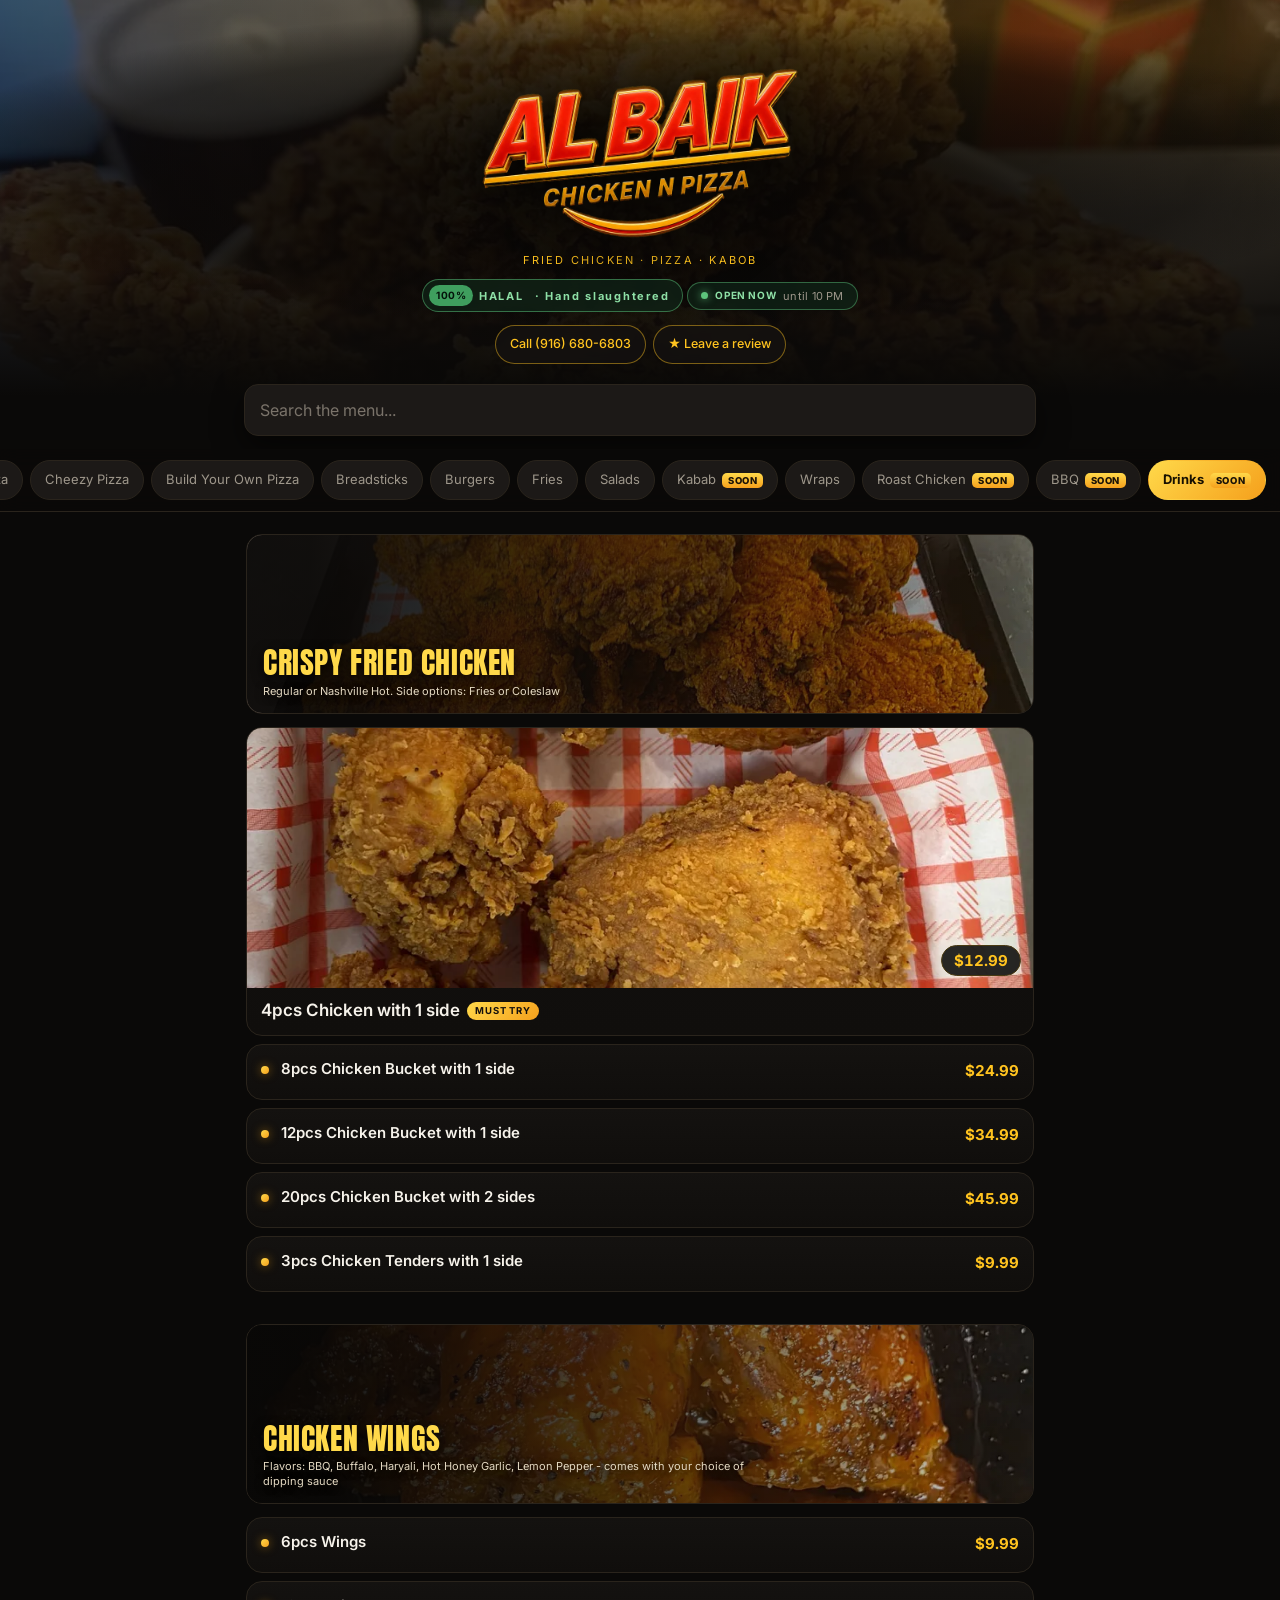
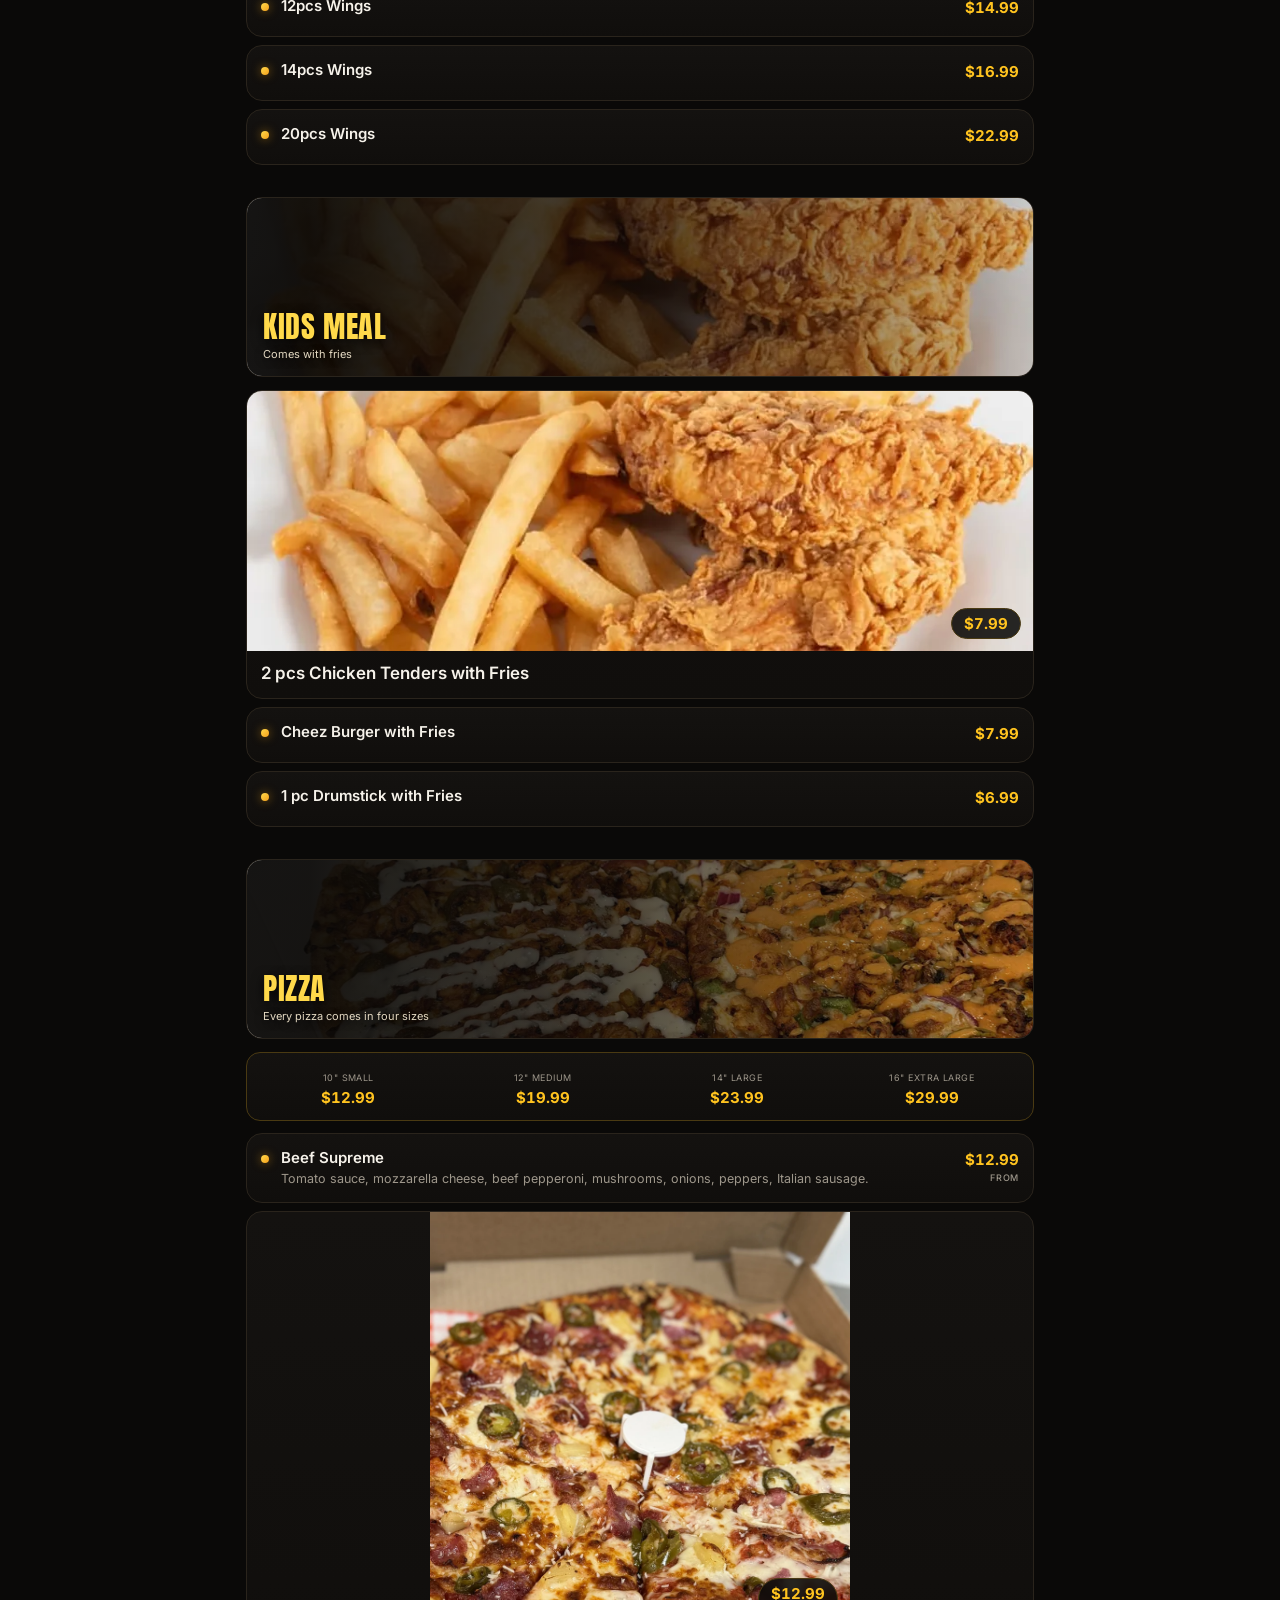
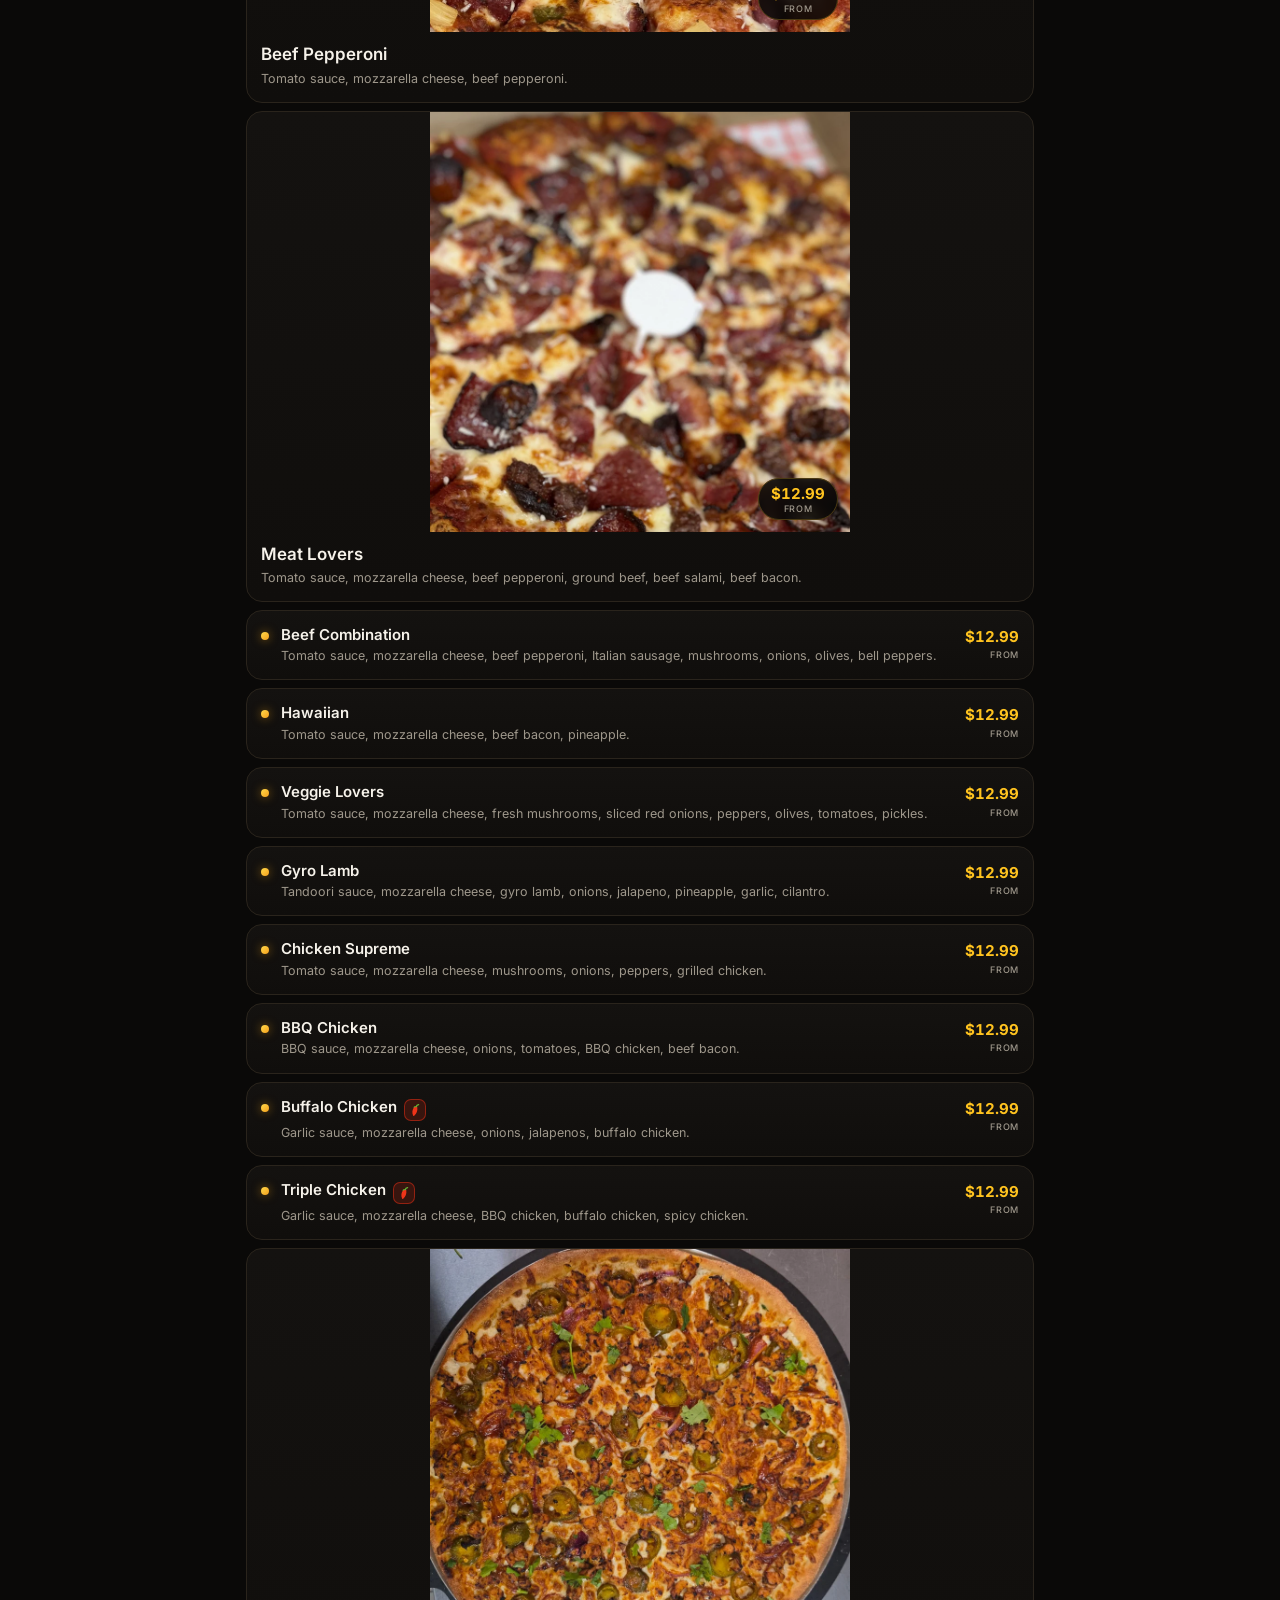
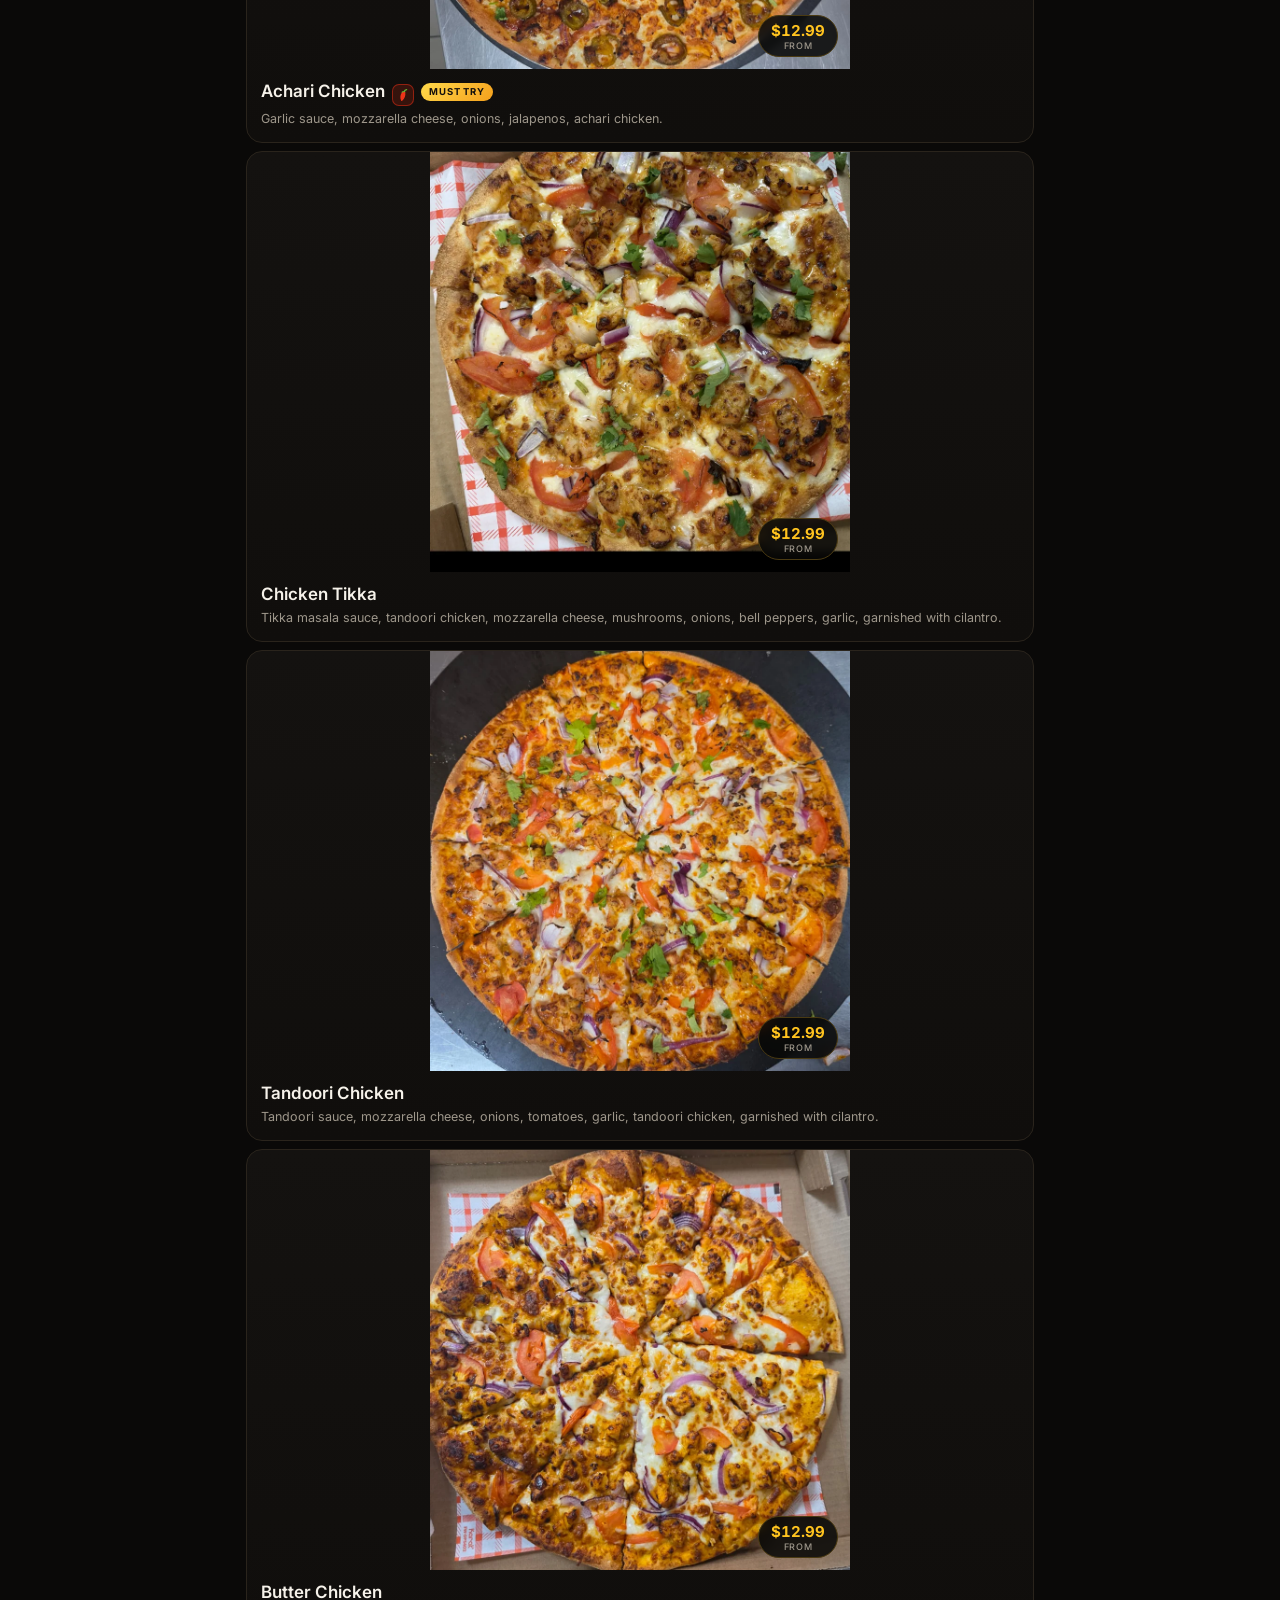
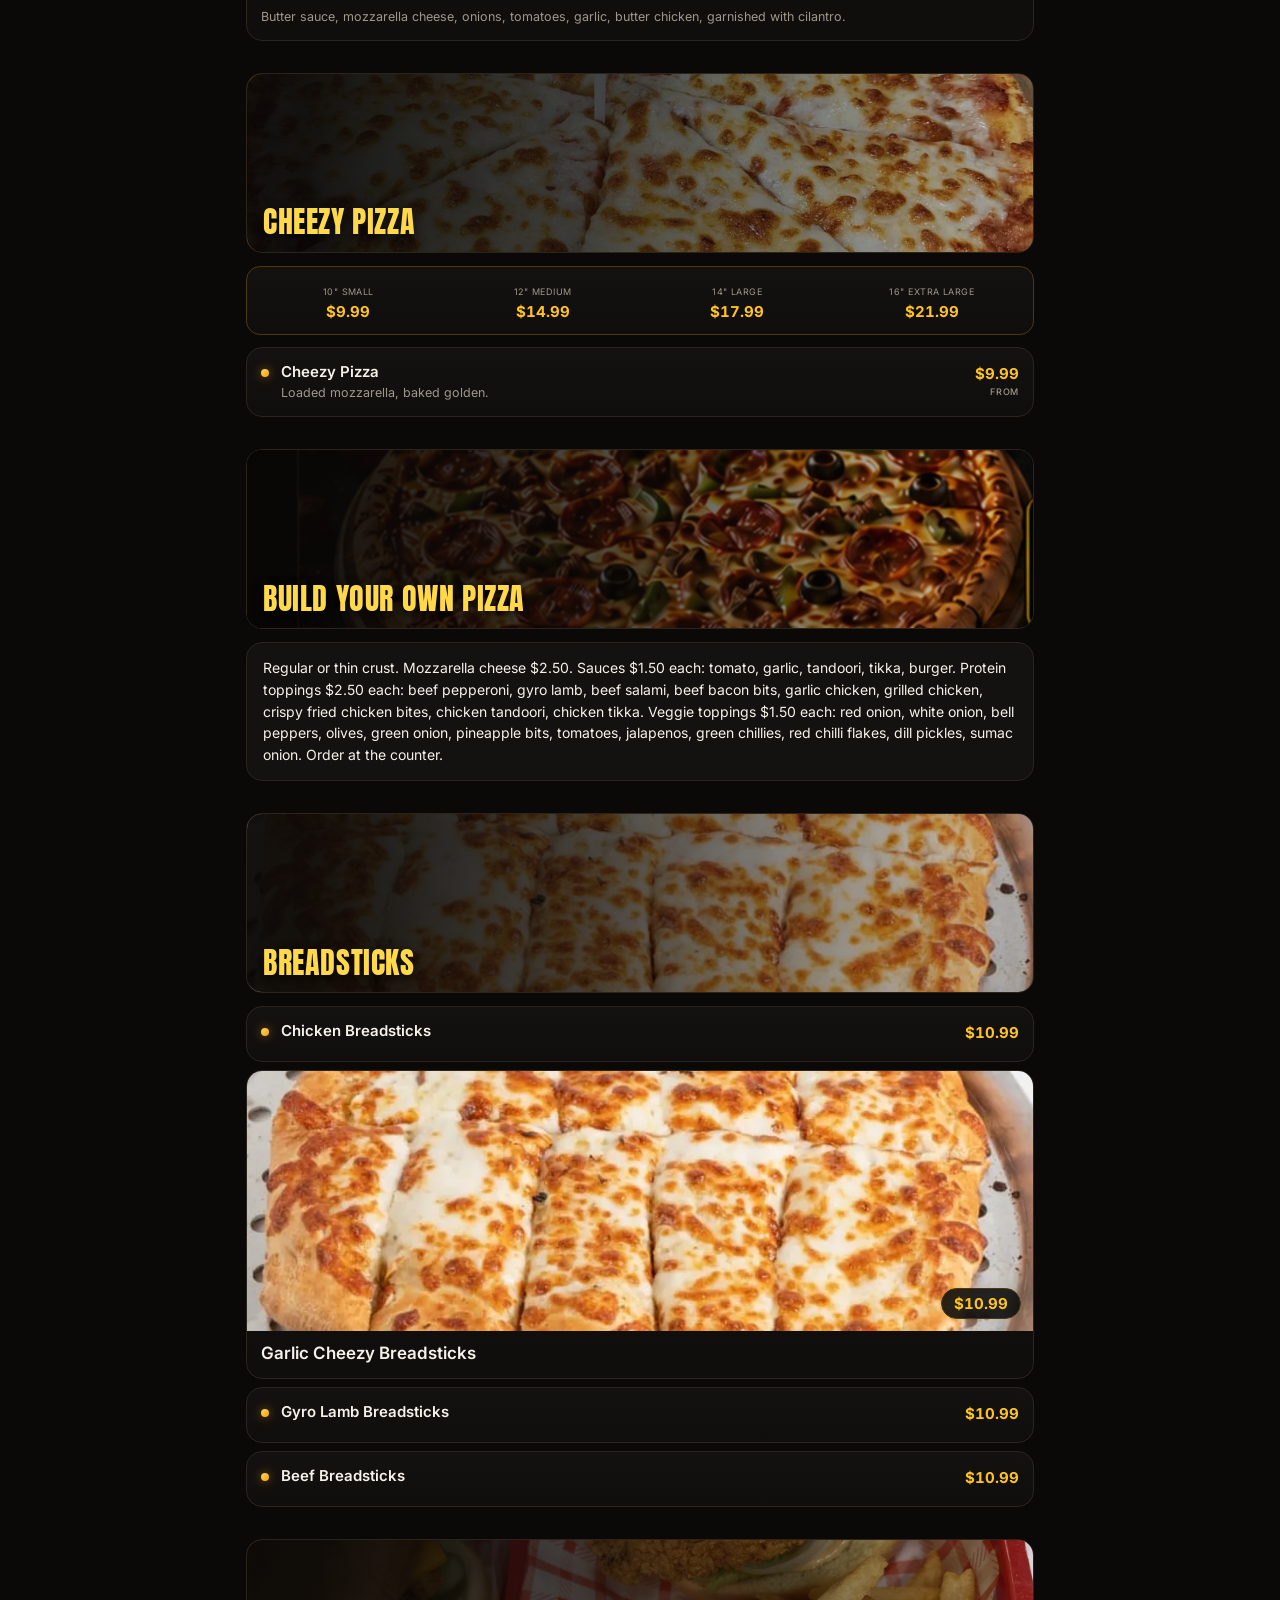
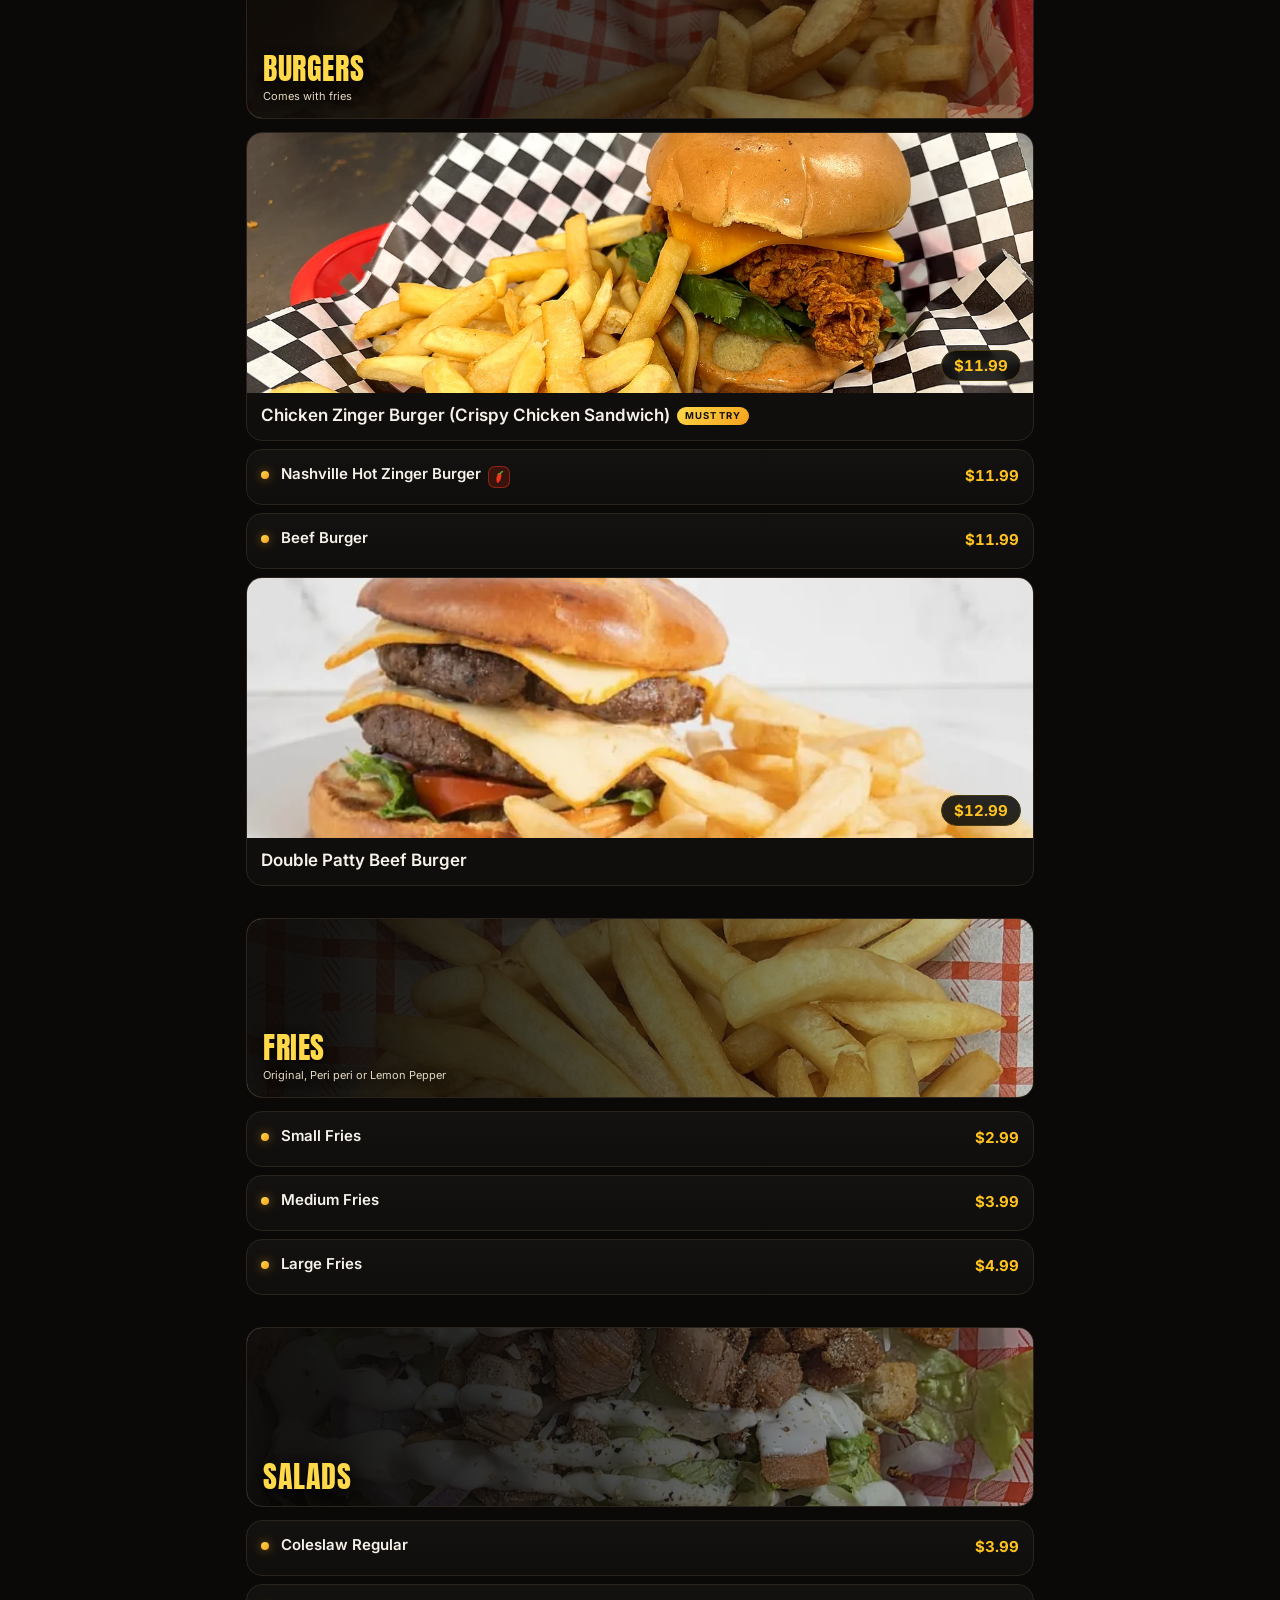
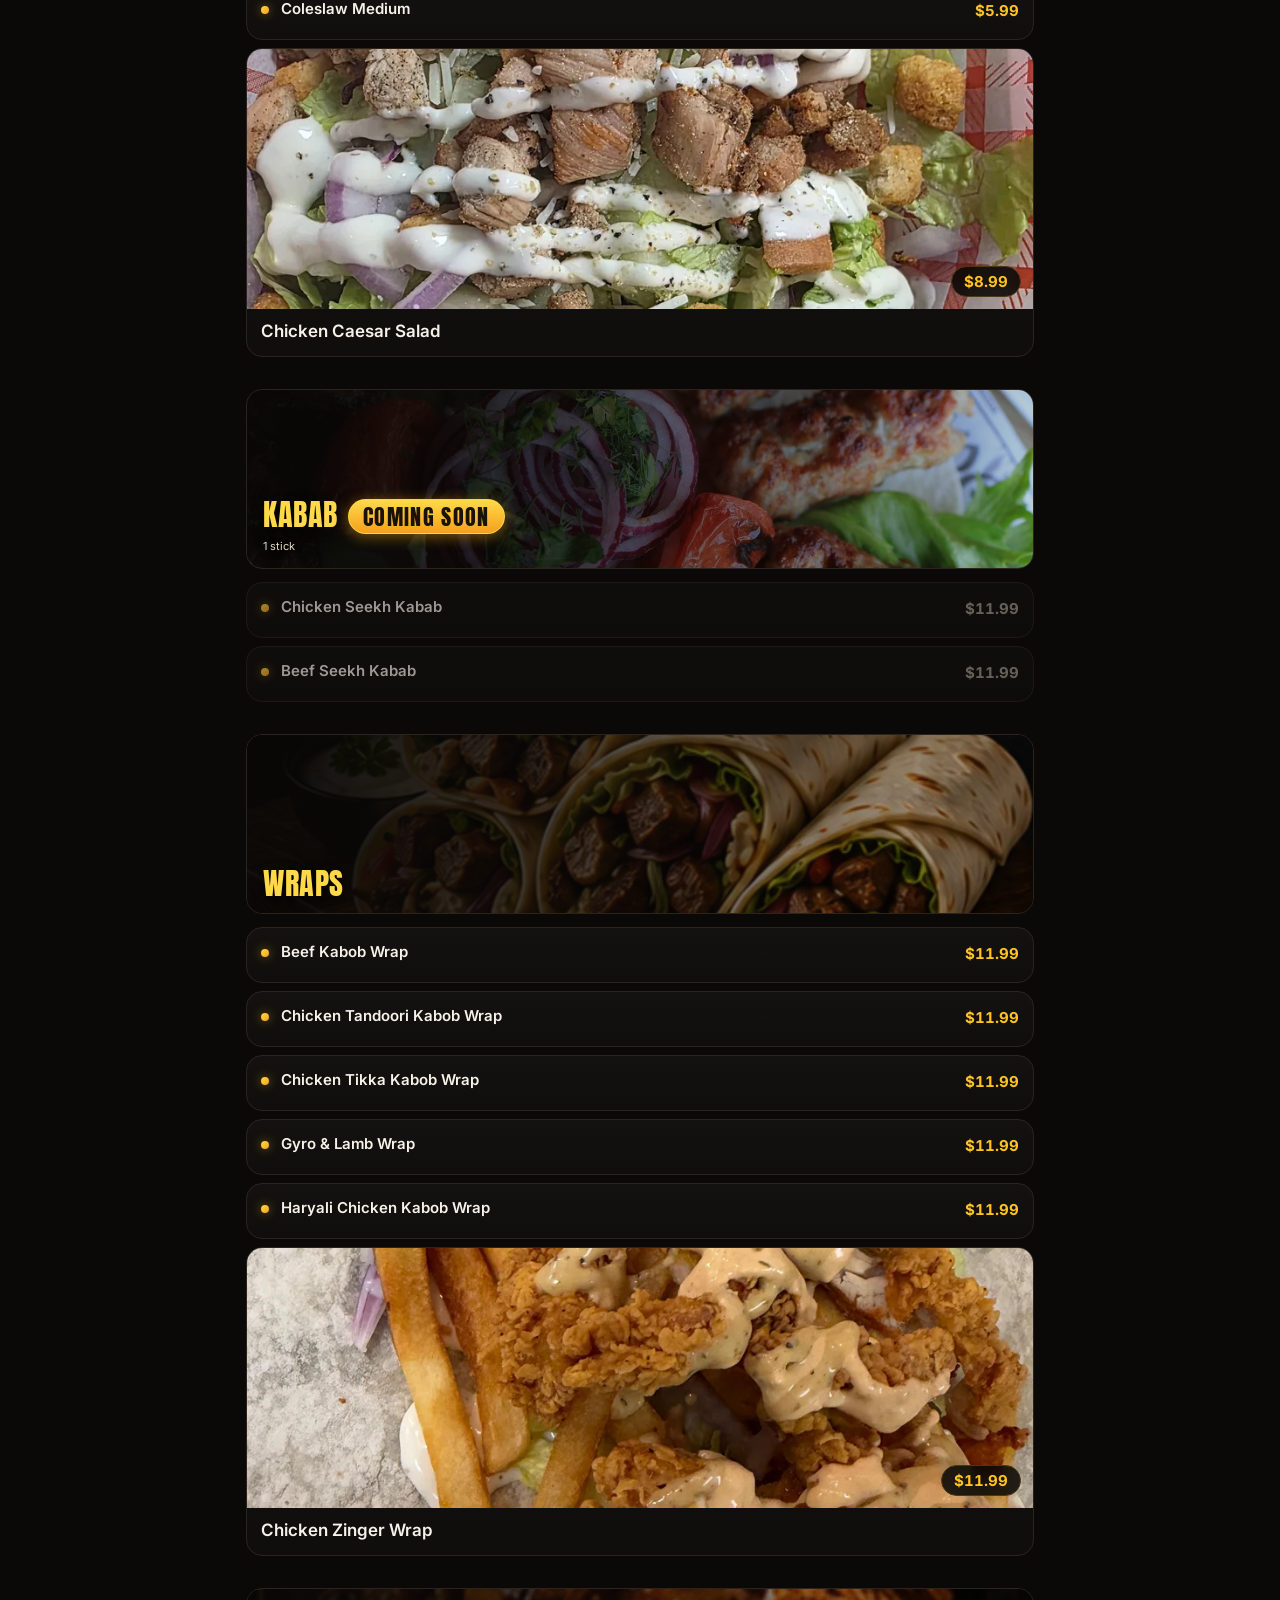
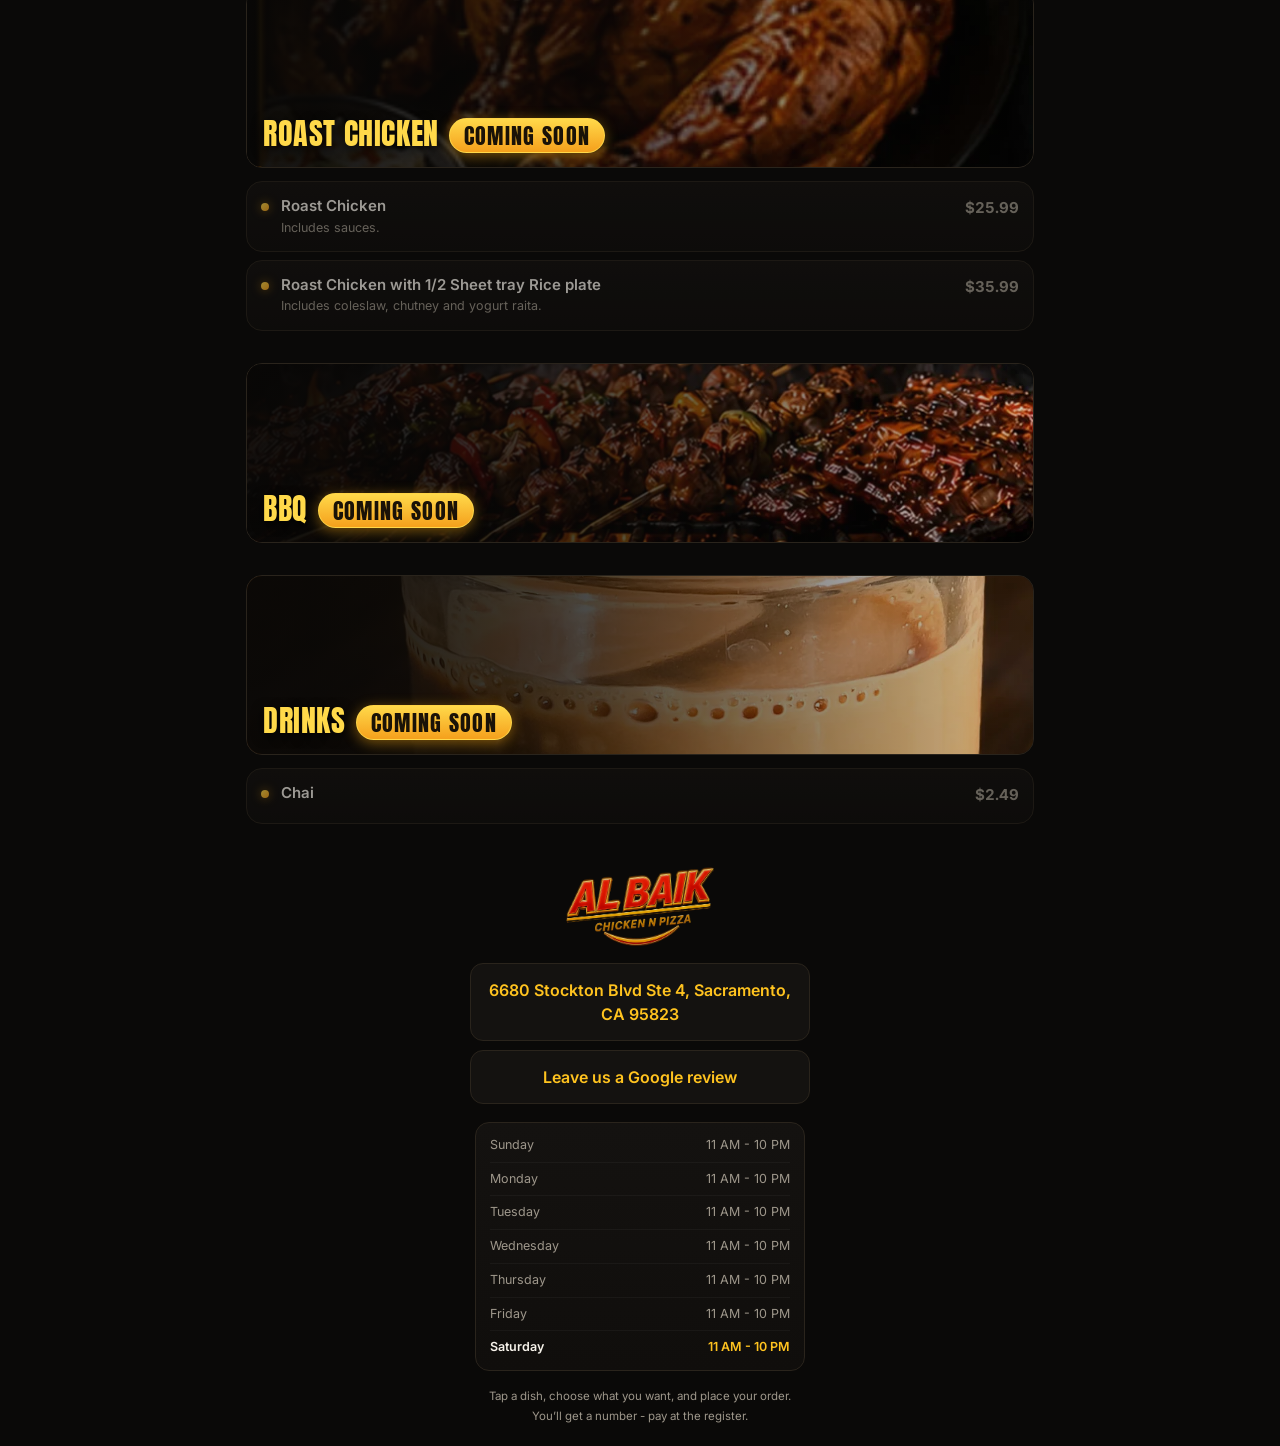
==== commit a2132fd0: "Chai $2.49 as a coming-soon Drinks section, and a real photo on the Kabab banner Price is the owner'" ====
--- a/index.html
+++ b/index.html
@@ -194,7 +194,7 @@
 </div>
 
 <script src="assets/js/config.js?v=53bec495"></script>
-<script src="assets/js/menu-data.js?v=39de2a05"></script>
+<script src="assets/js/menu-data.js?v=d267ec67"></script>
 <script src="assets/js/app.js?v=dfa33198"></script>
 </body>
 </html>
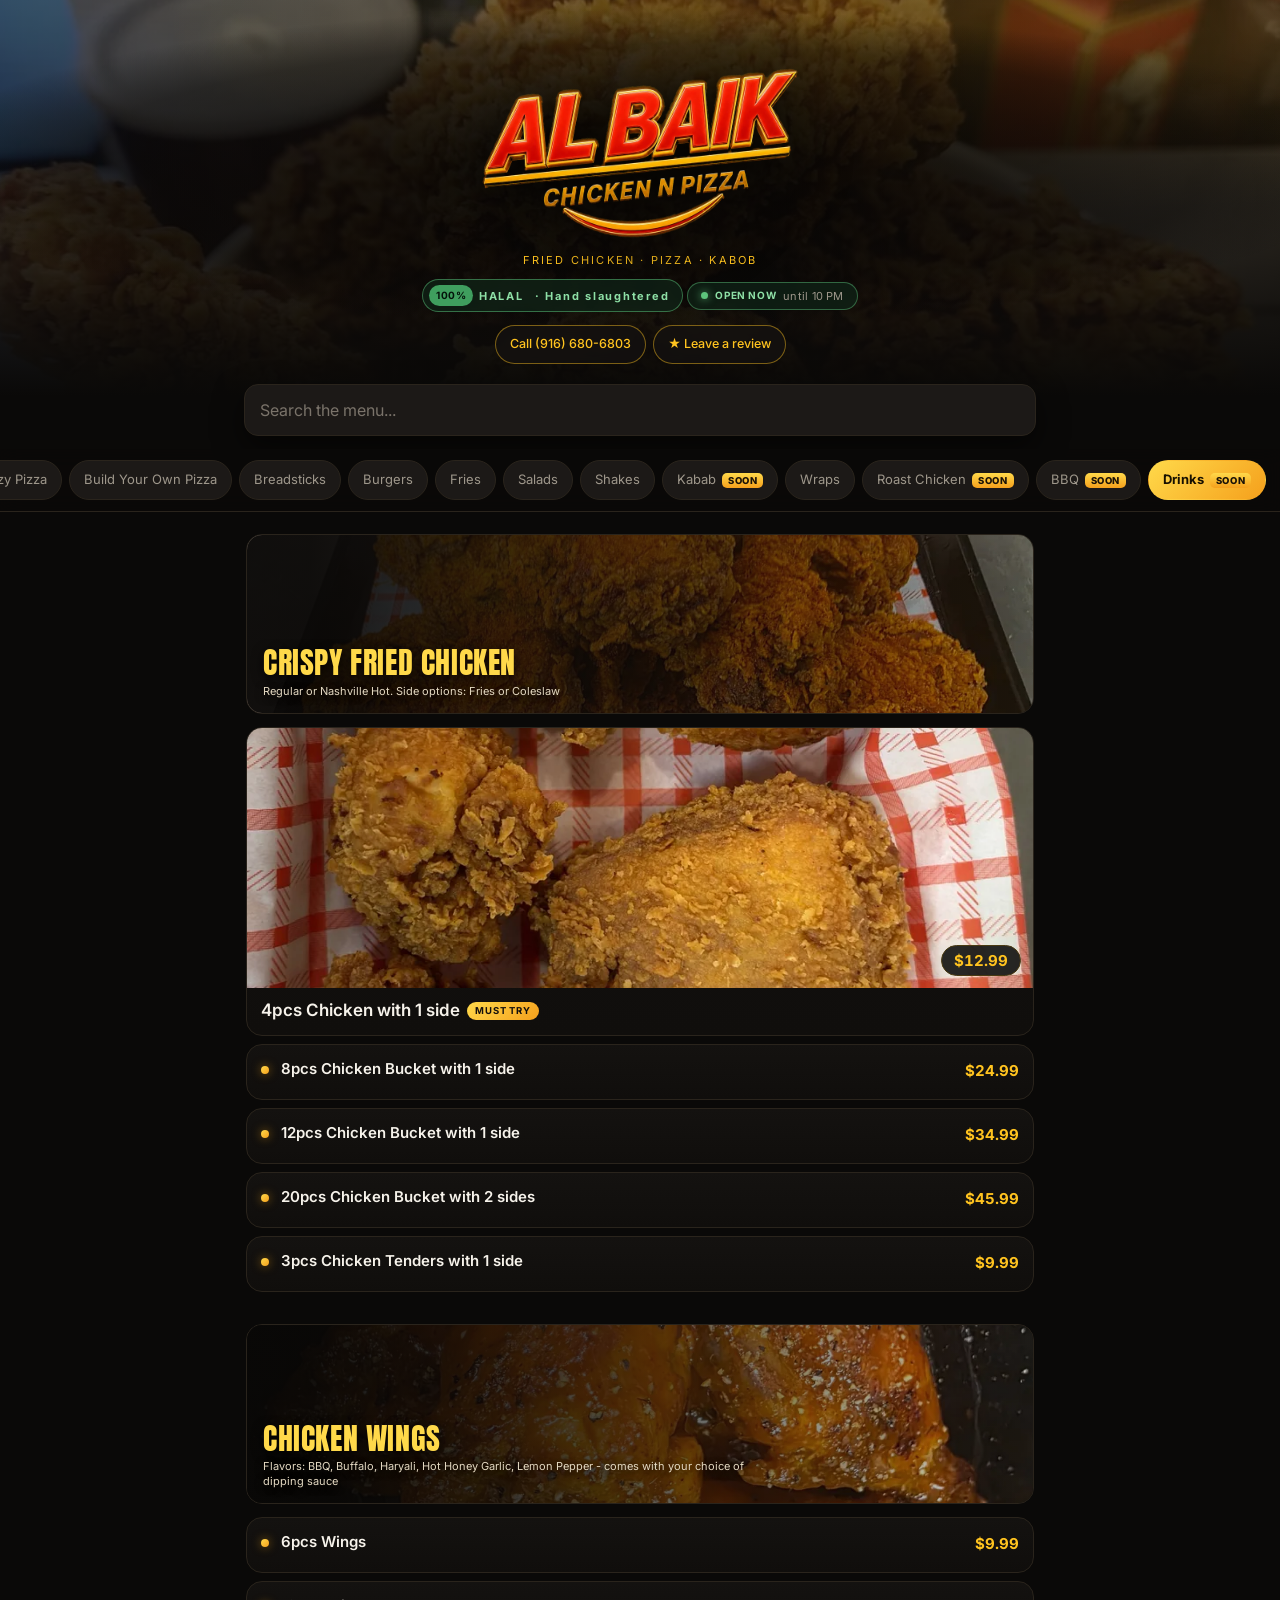
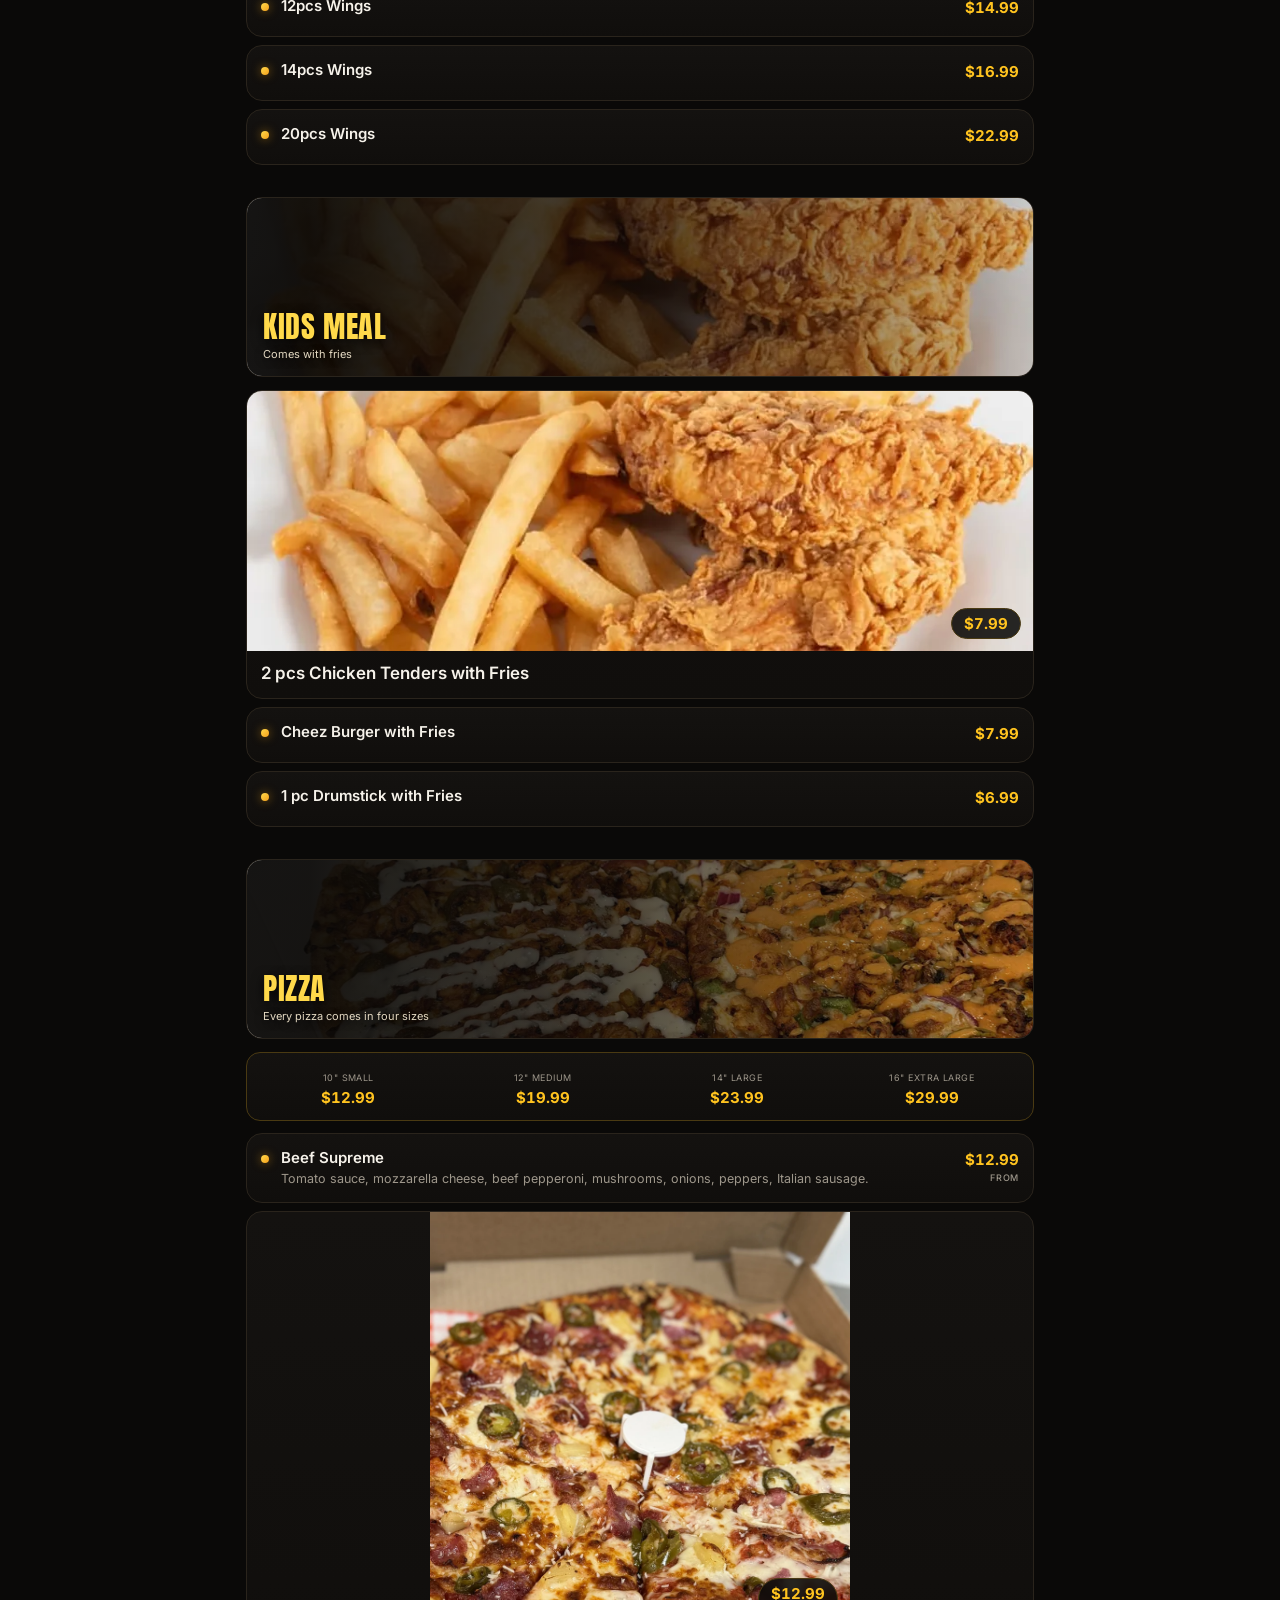
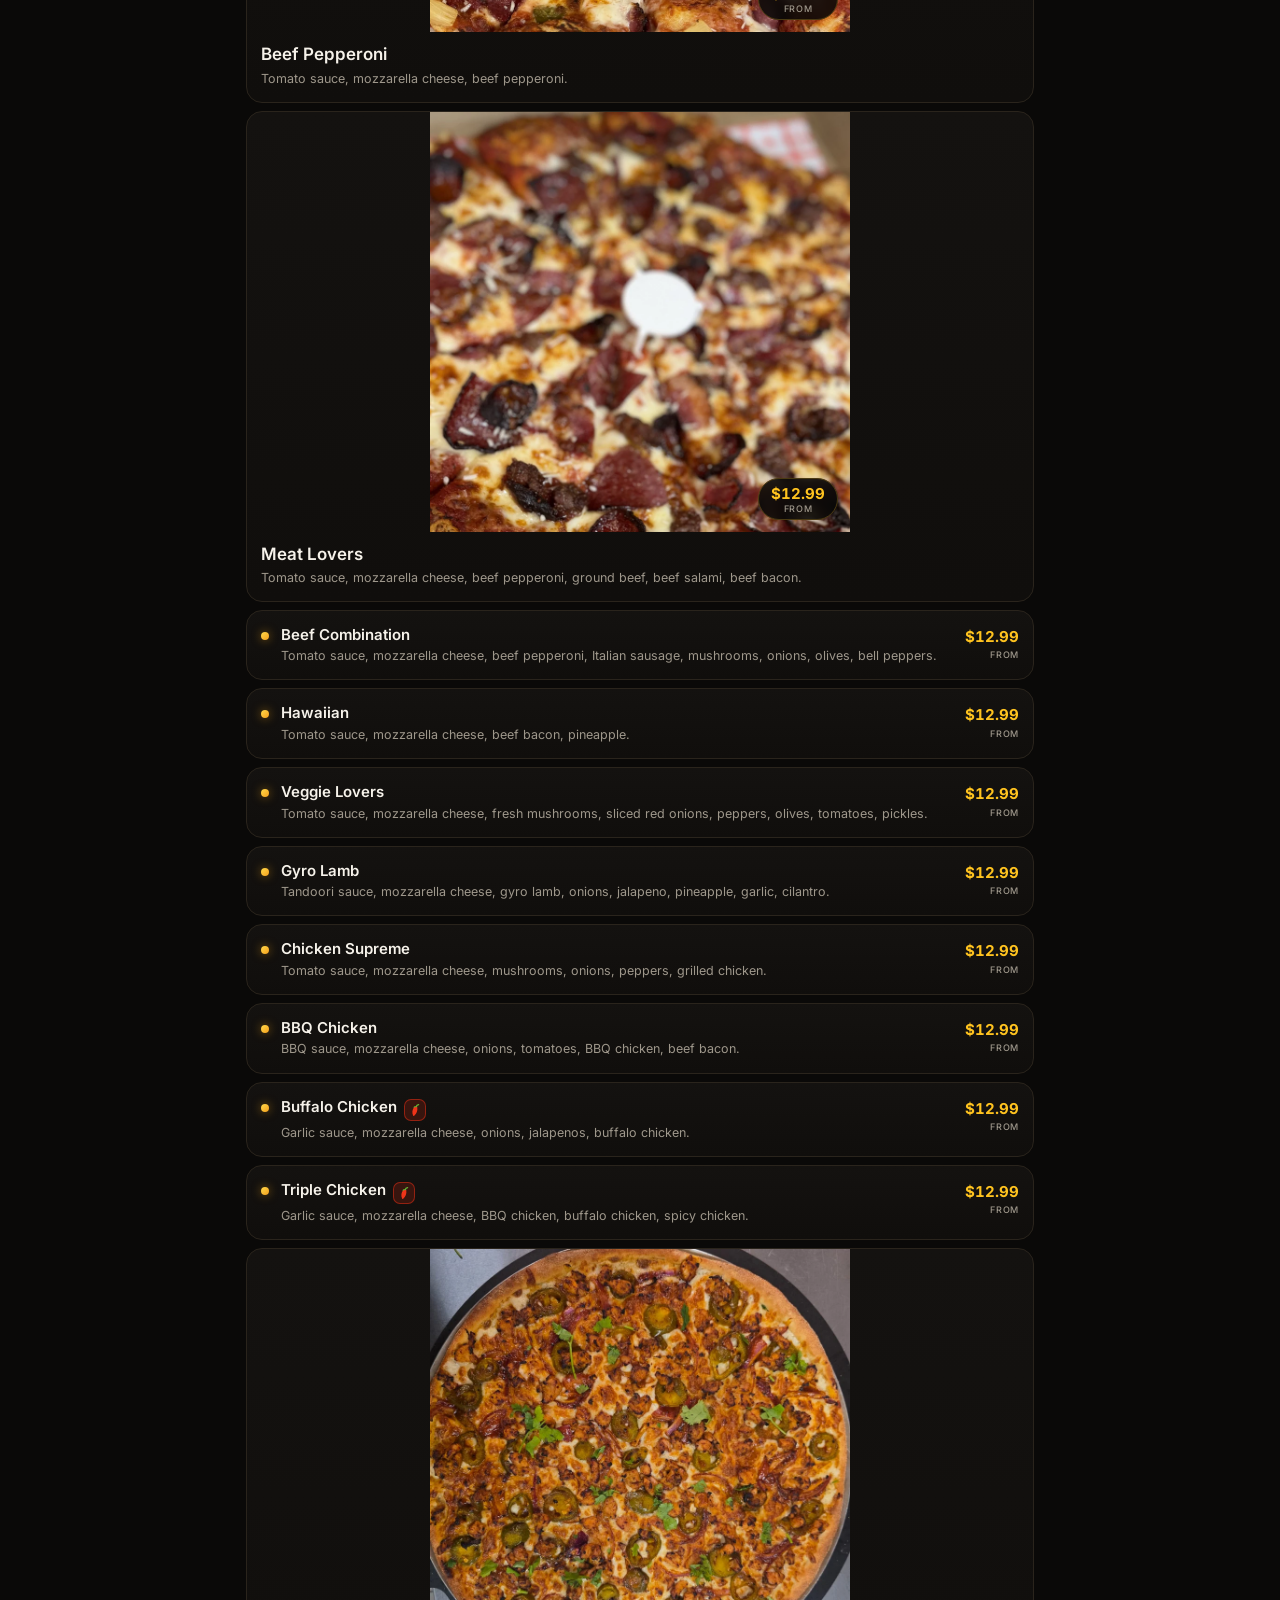
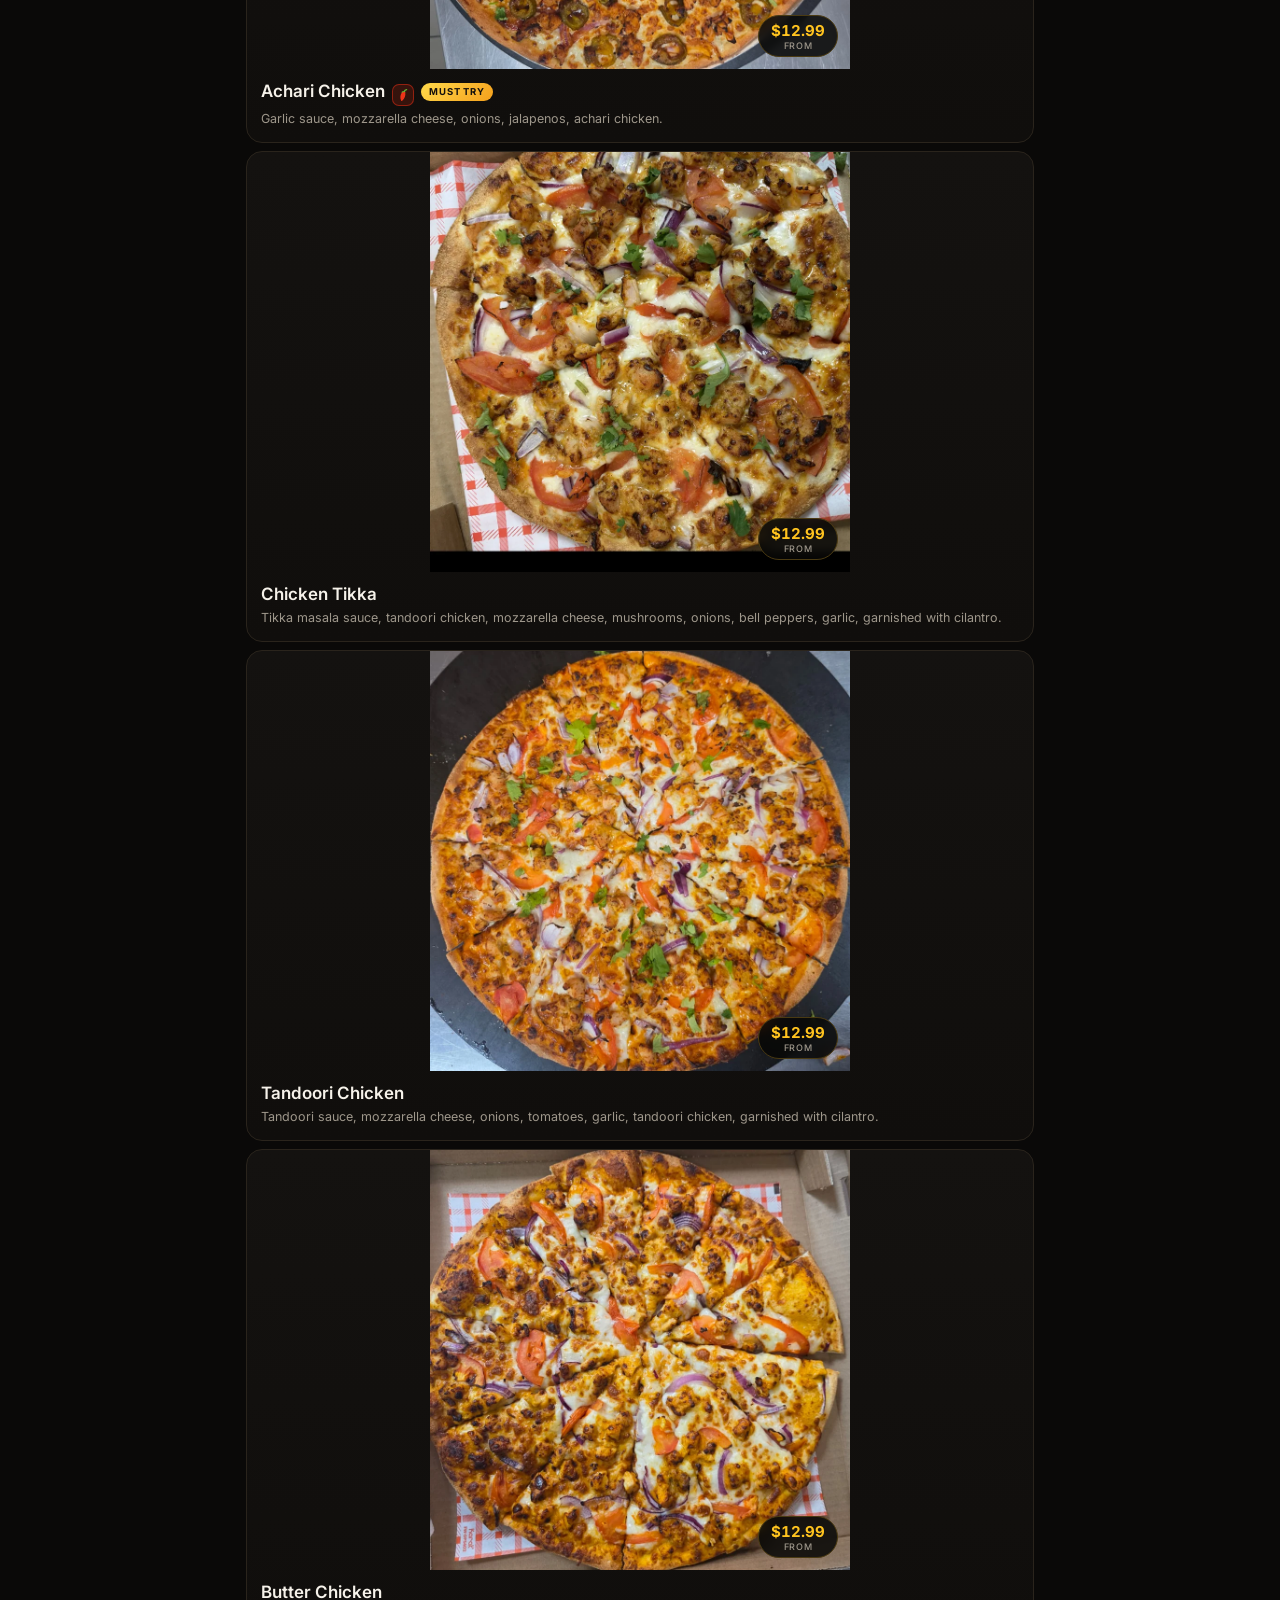
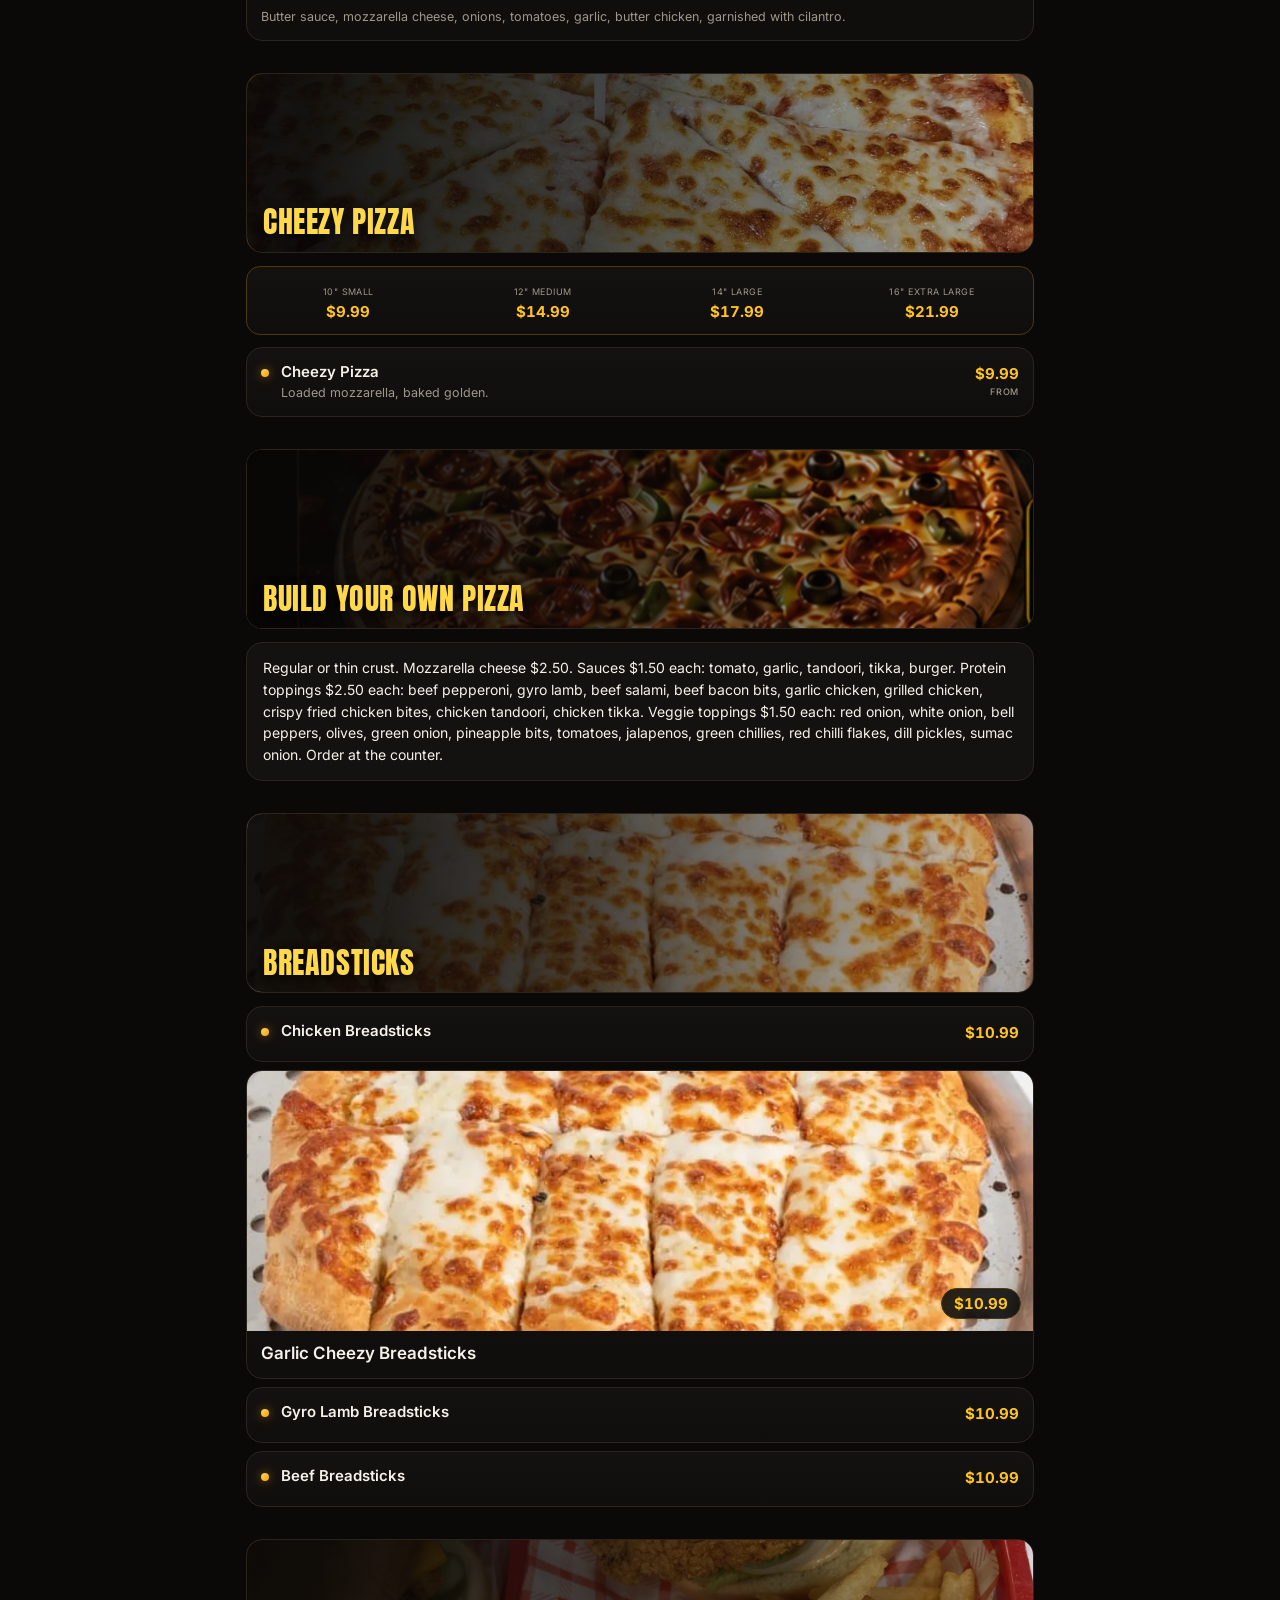
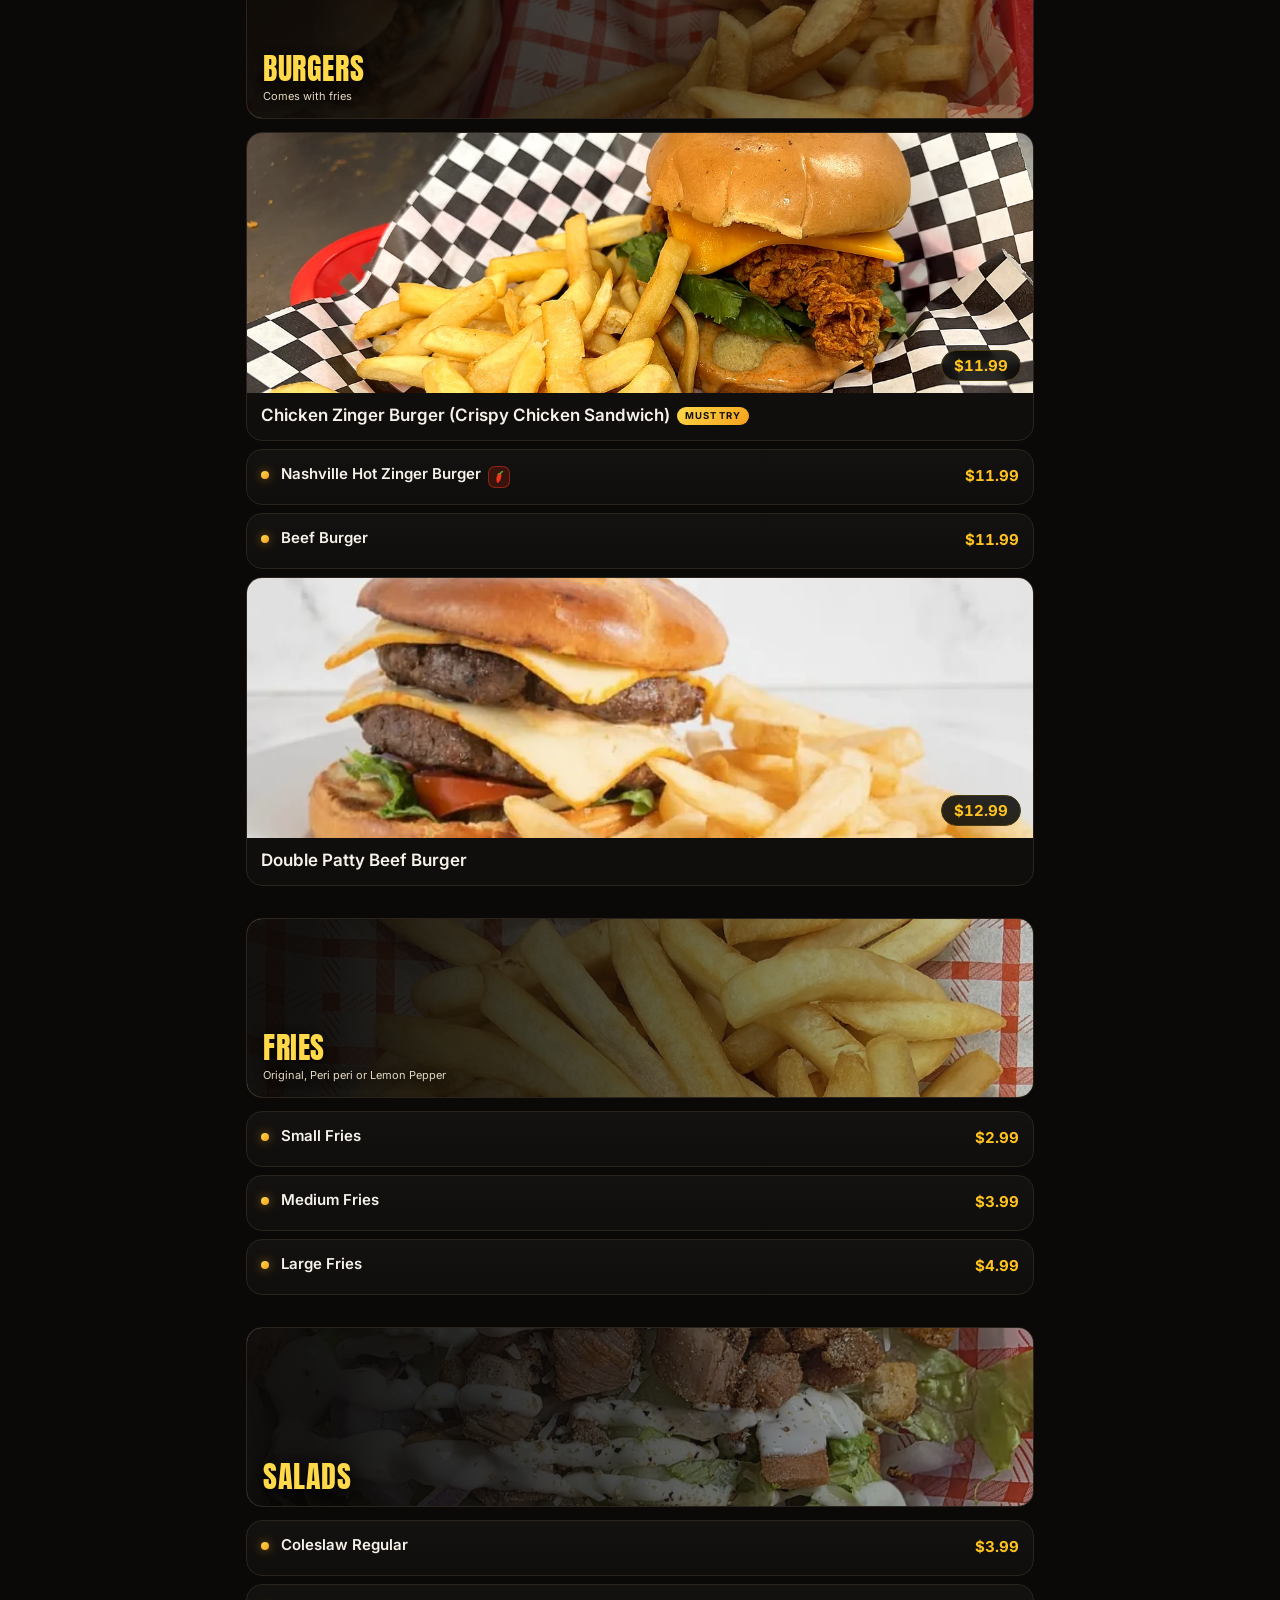
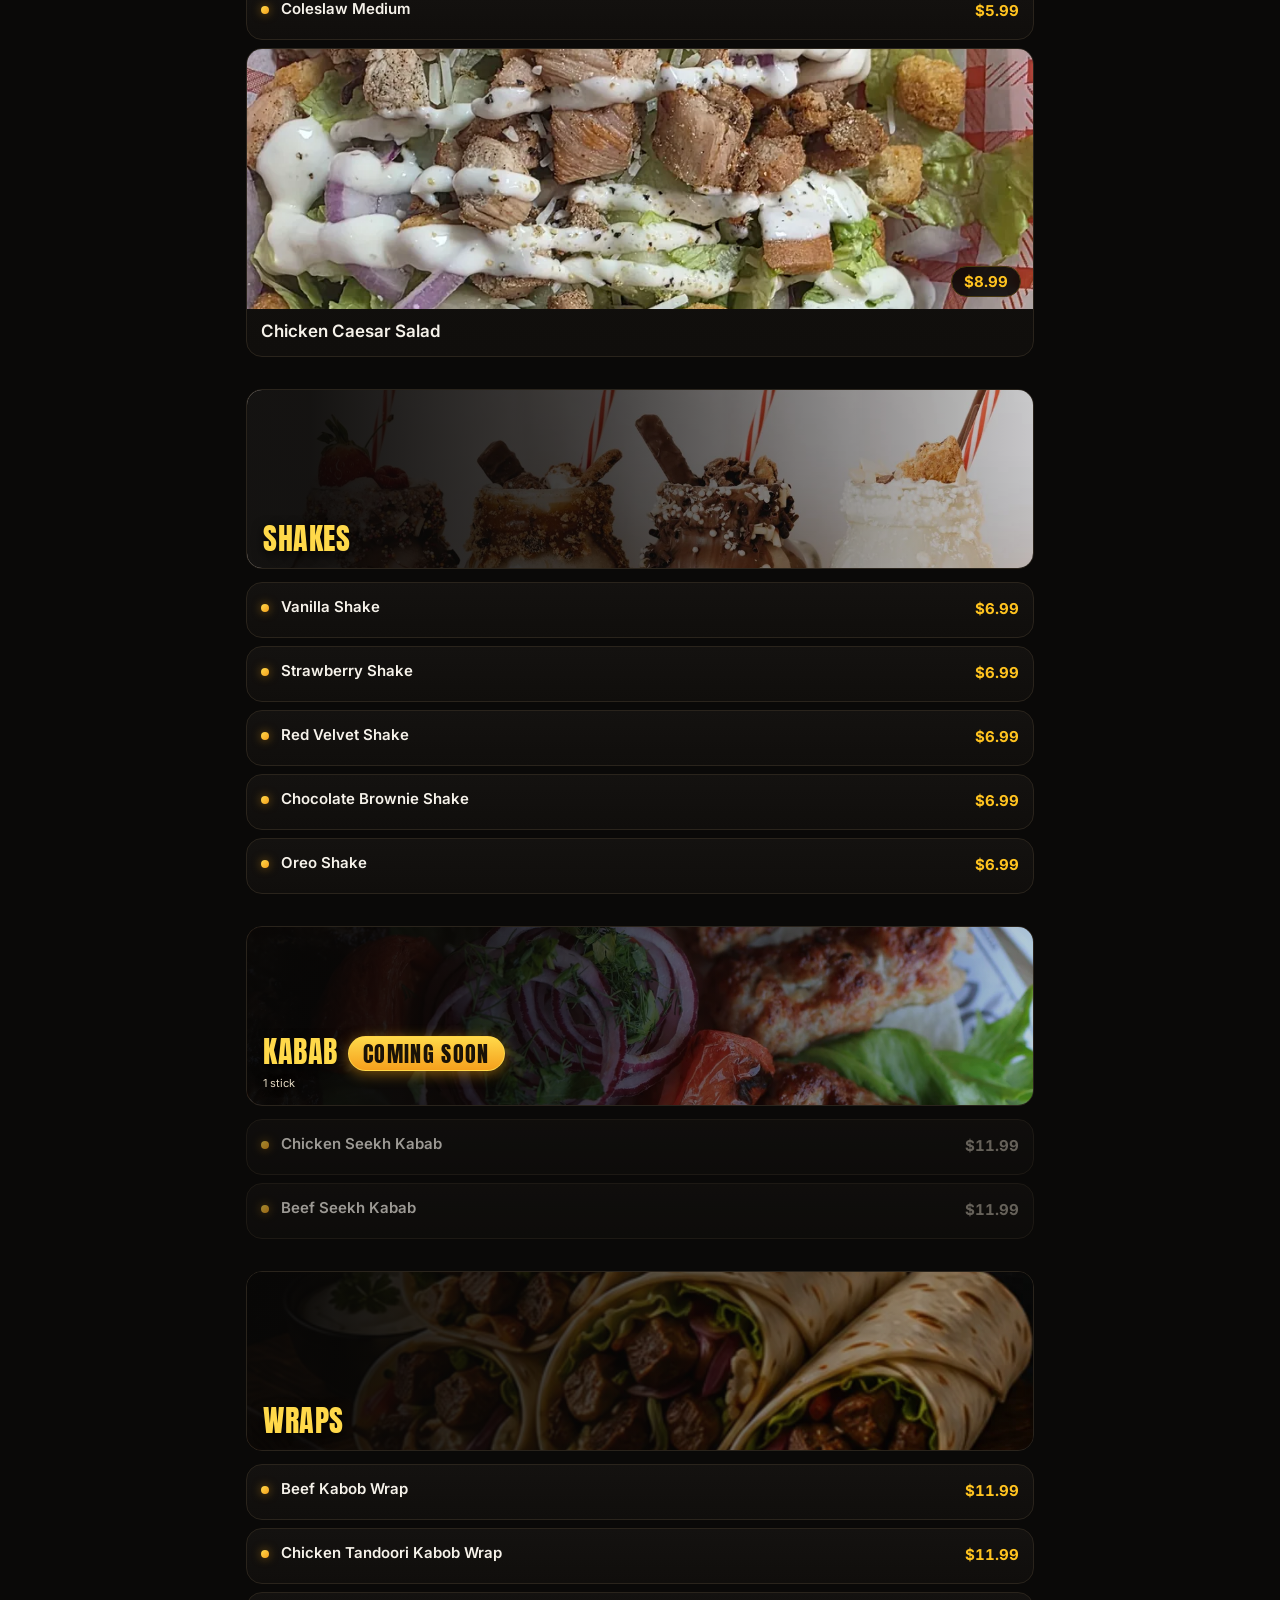
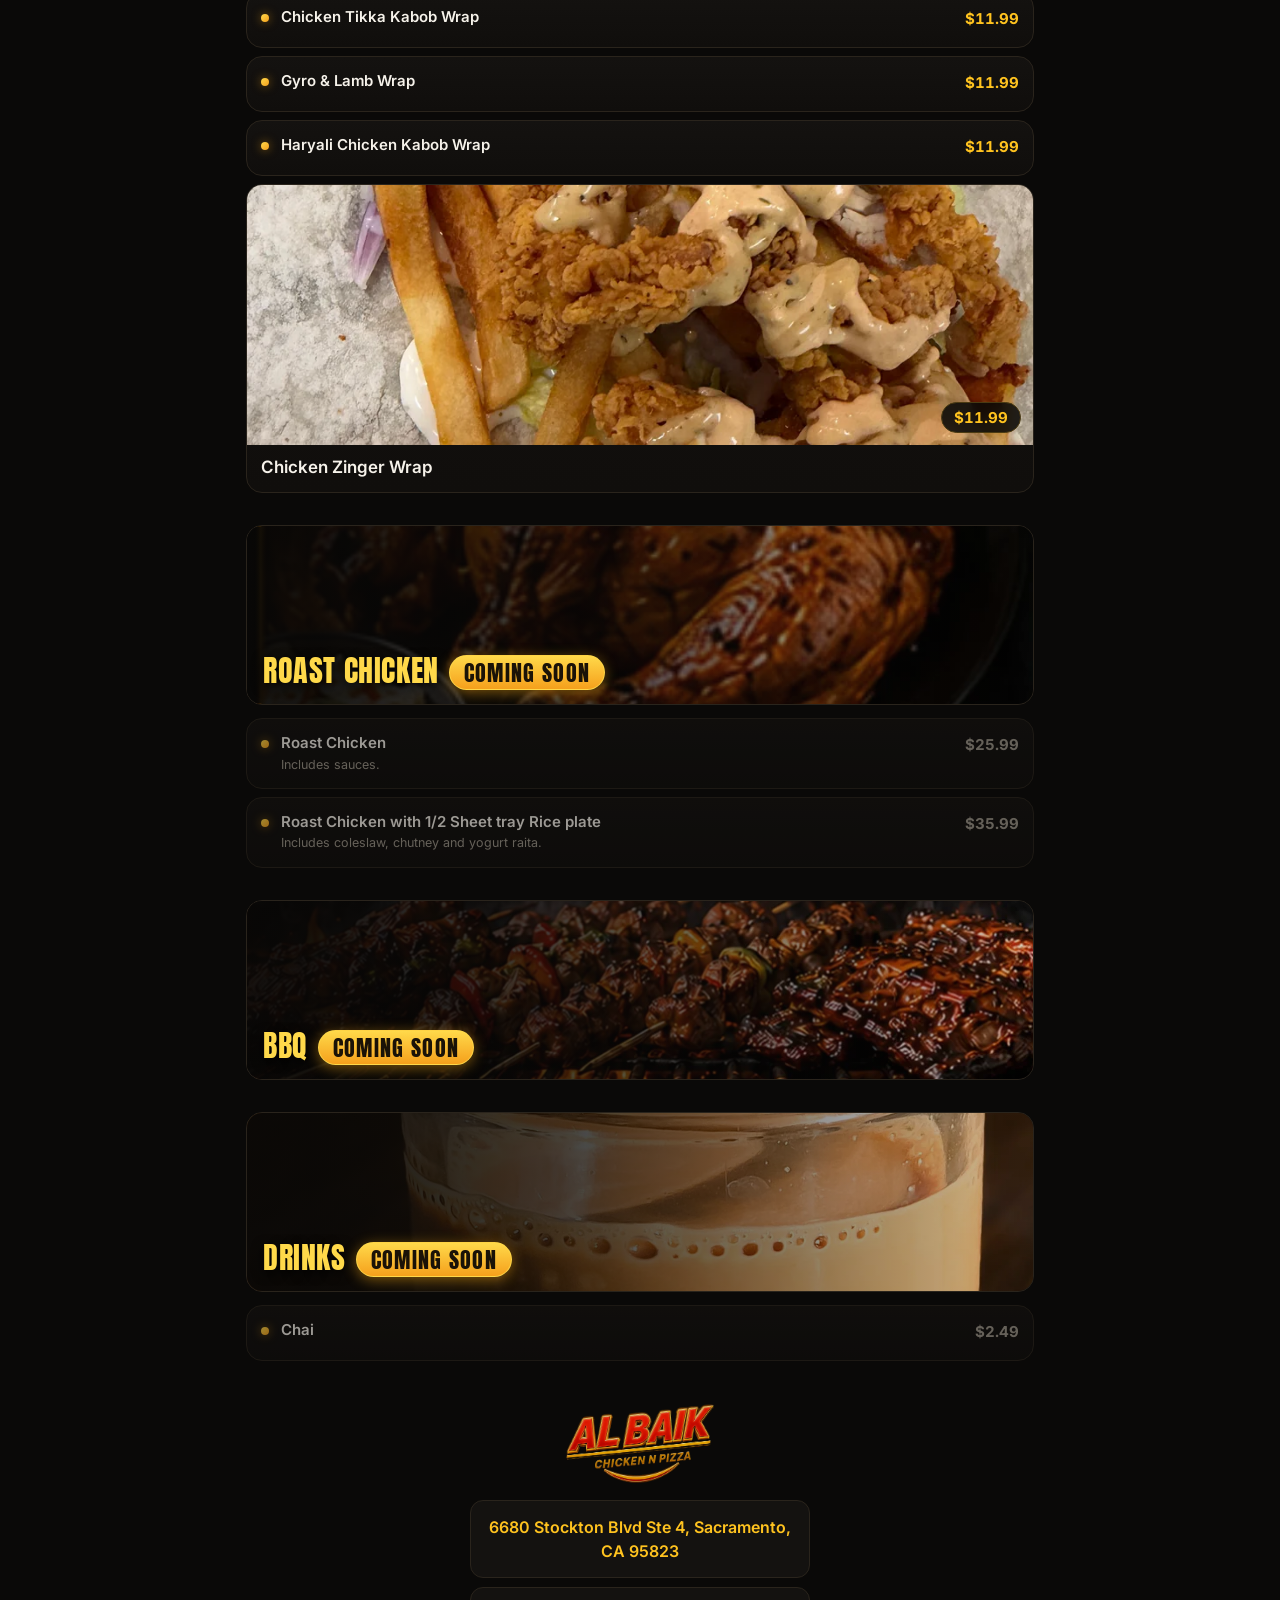
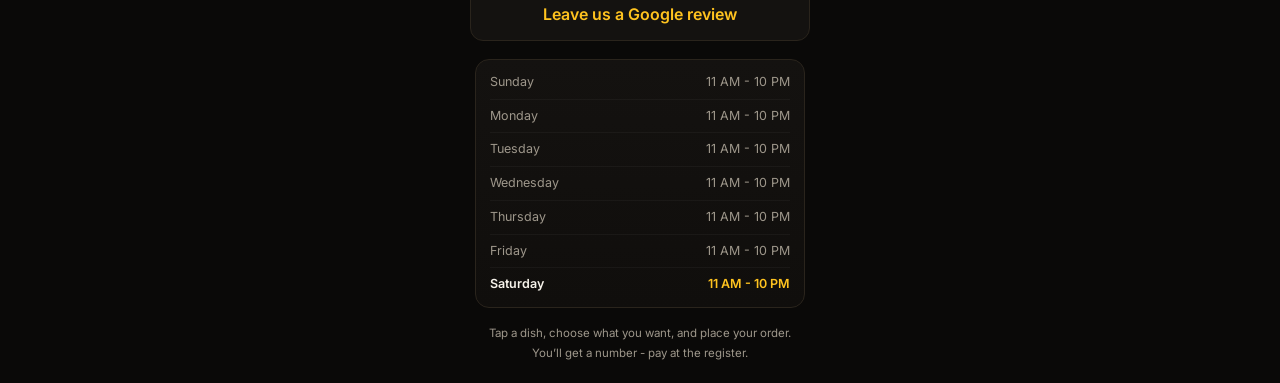
==== commit bdbdae8a: "Shakes: five flavours at $6.99, on sale now Vanilla, Strawberry, Red Velvet, Chocolate Brownie and O" ====
--- a/index.html
+++ b/index.html
@@ -194,7 +194,7 @@
 </div>
 
 <script src="assets/js/config.js?v=53bec495"></script>
-<script src="assets/js/menu-data.js?v=d267ec67"></script>
+<script src="assets/js/menu-data.js?v=9fd3356f"></script>
 <script src="assets/js/app.js?v=dfa33198"></script>
 </body>
 </html>
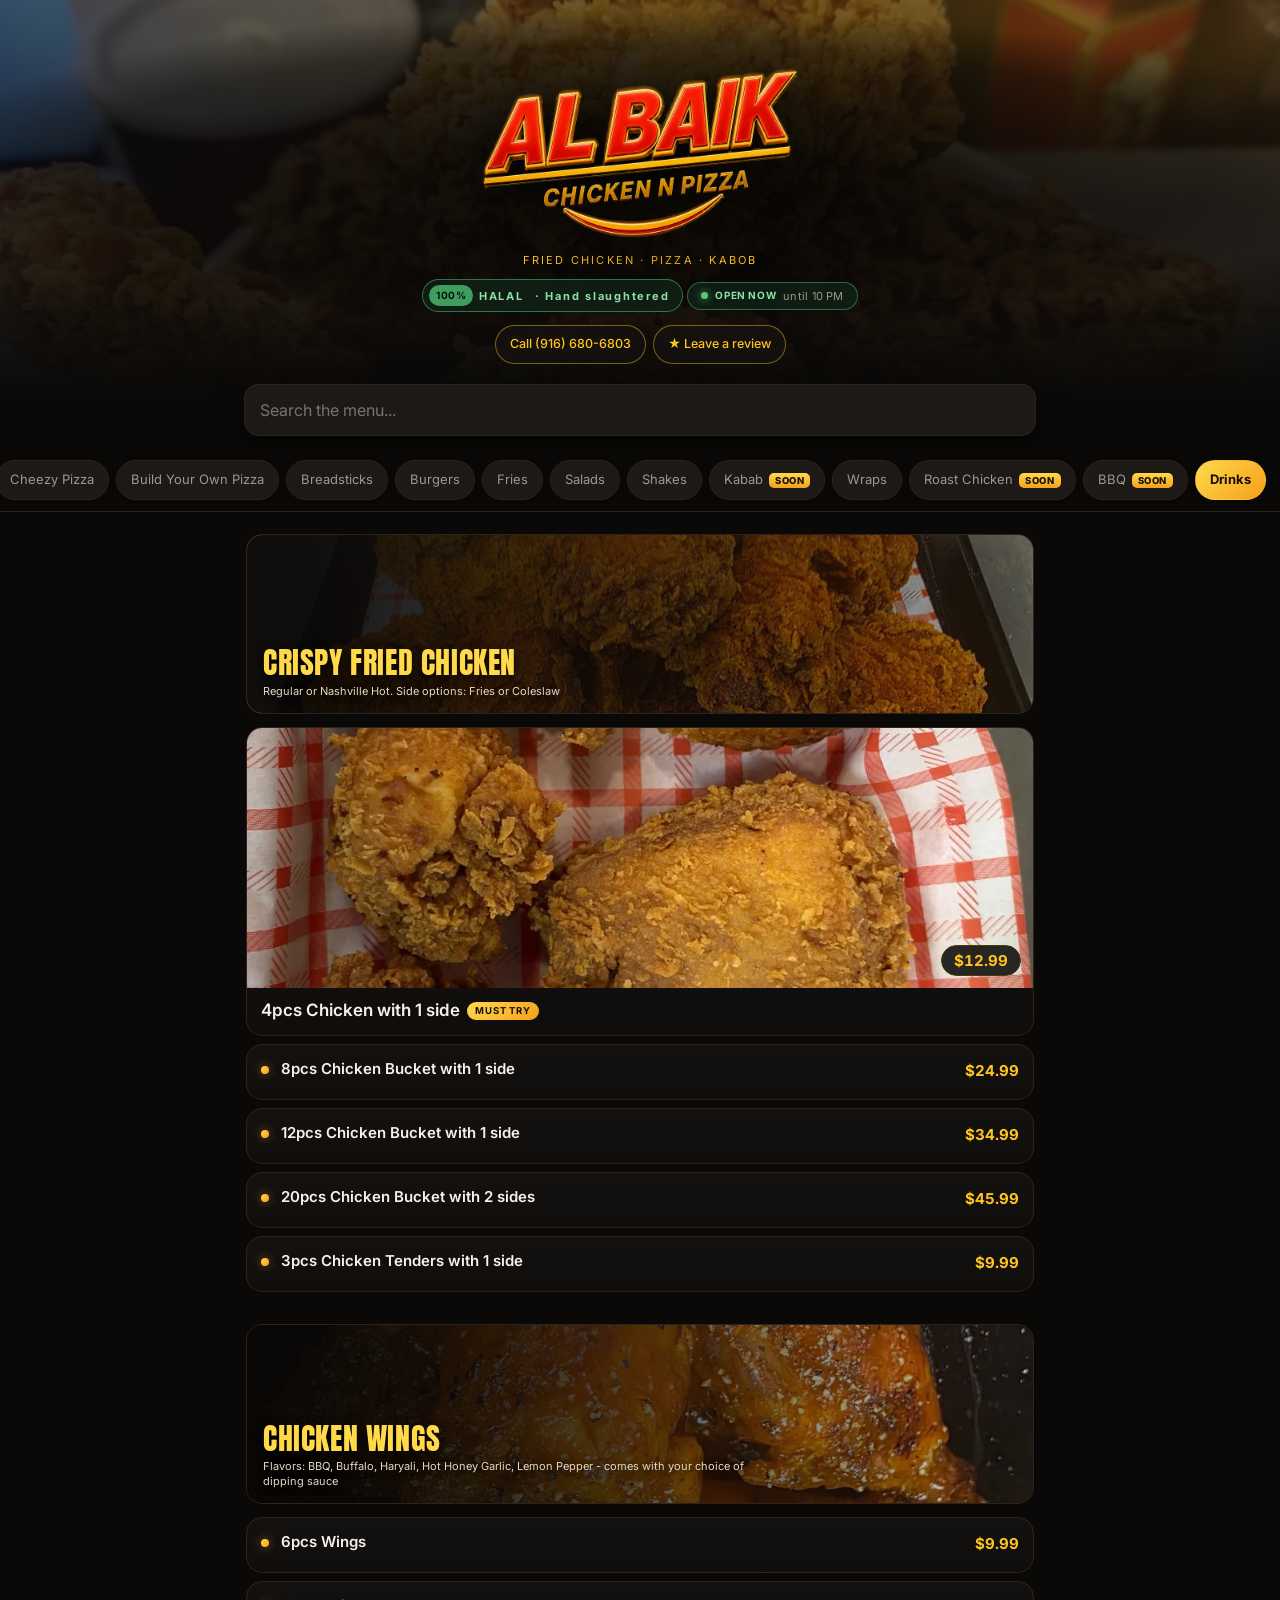
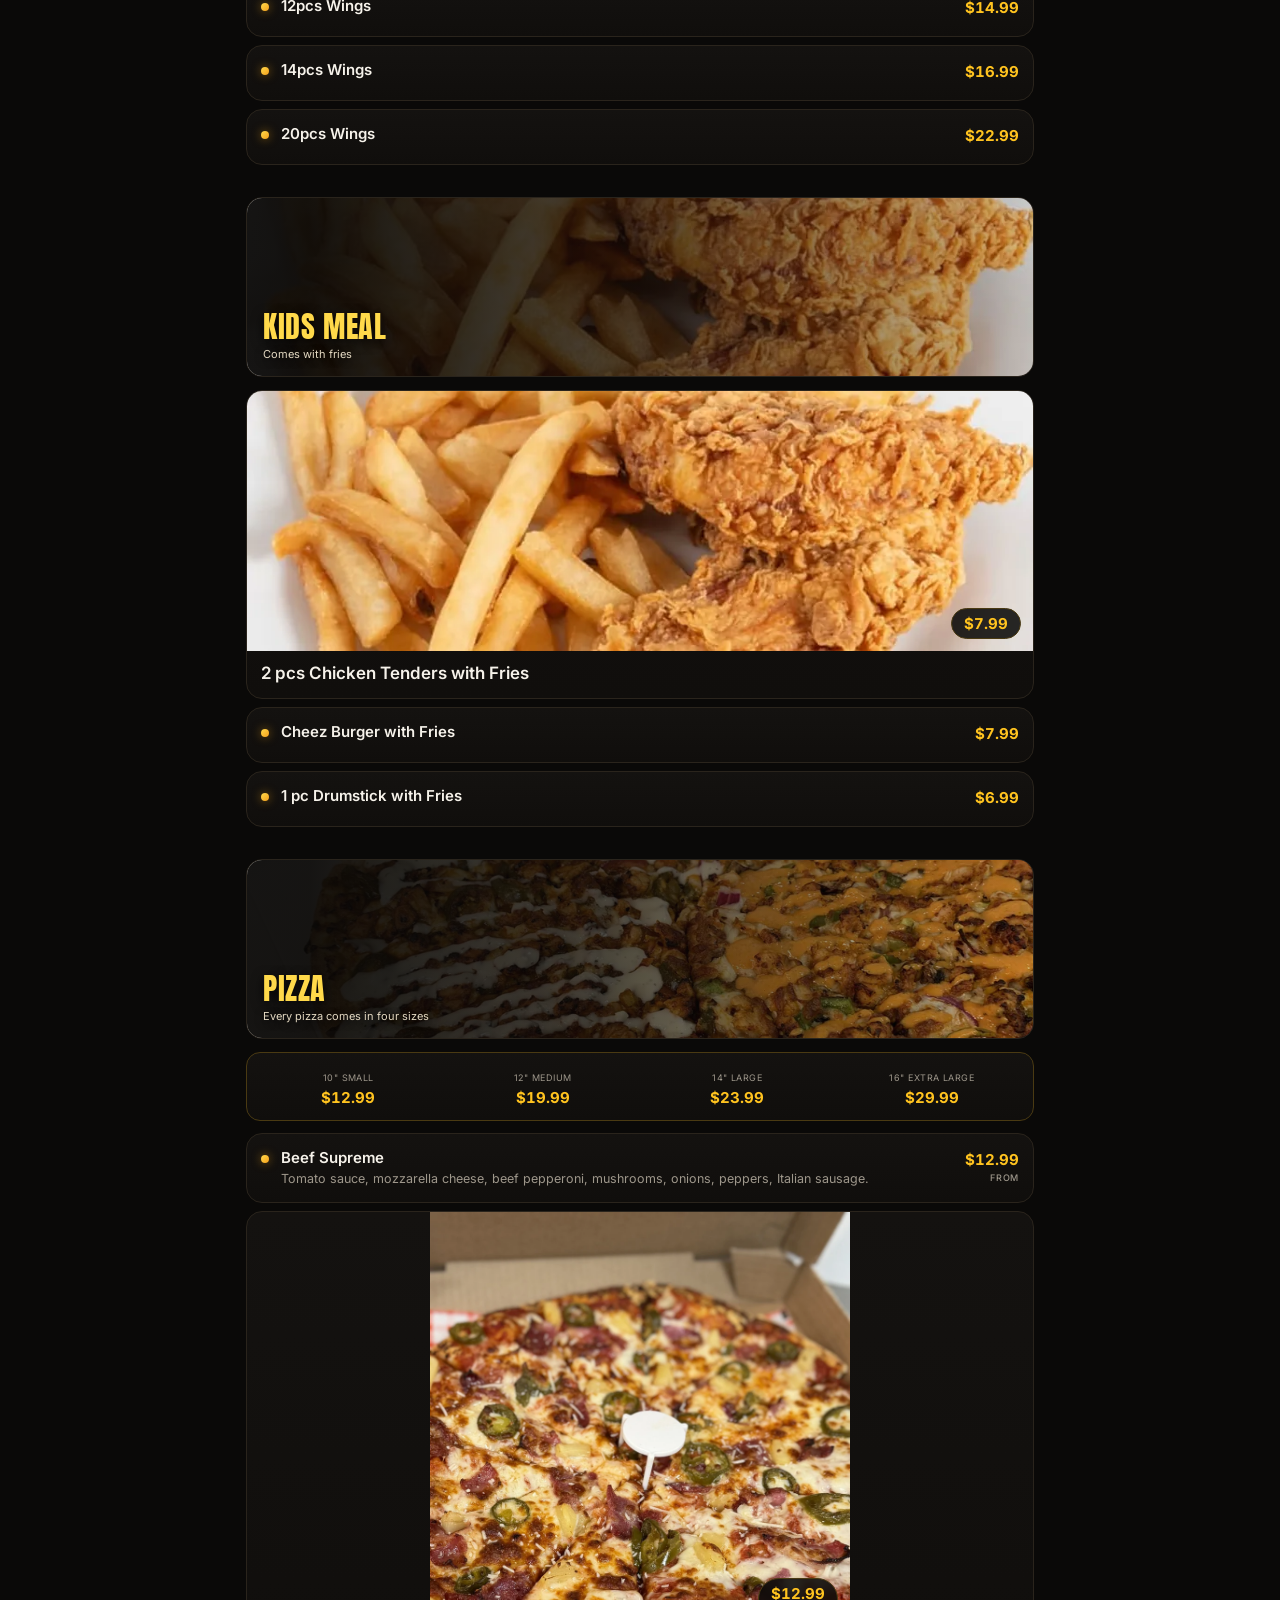
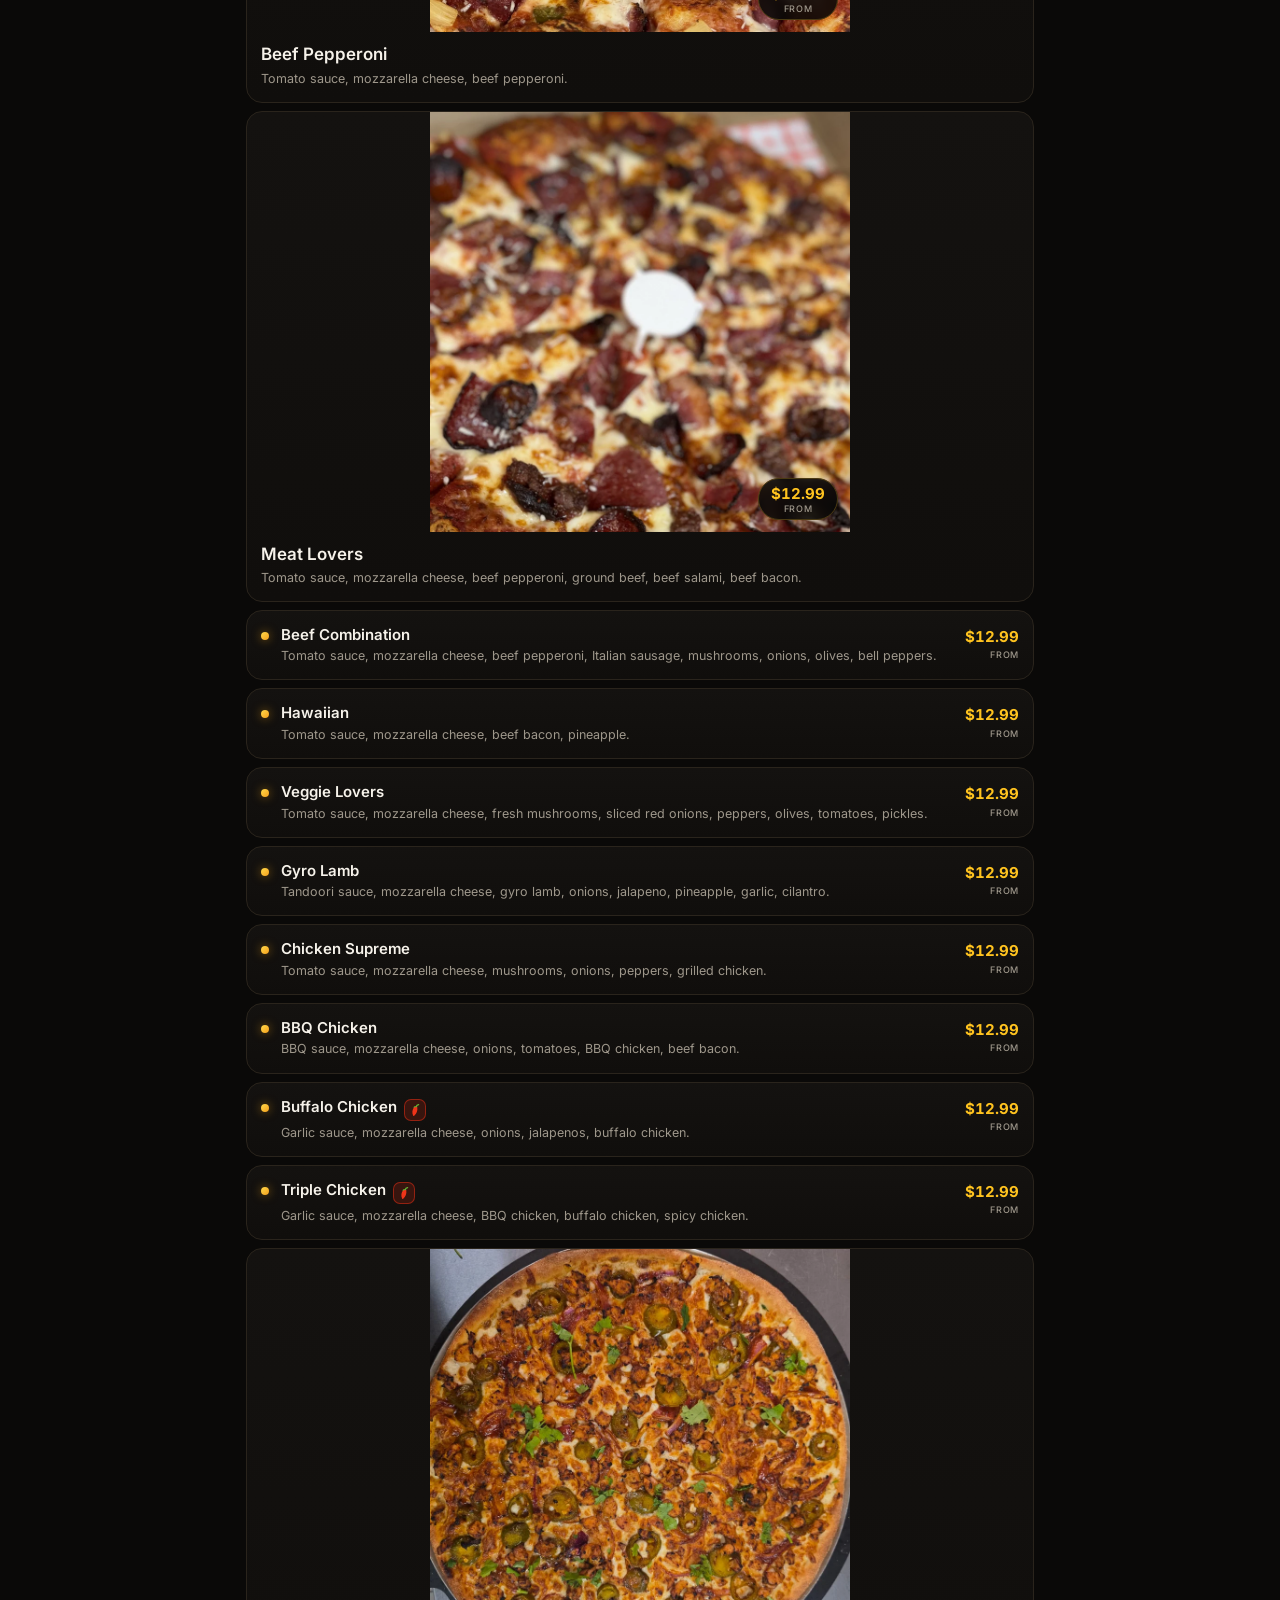
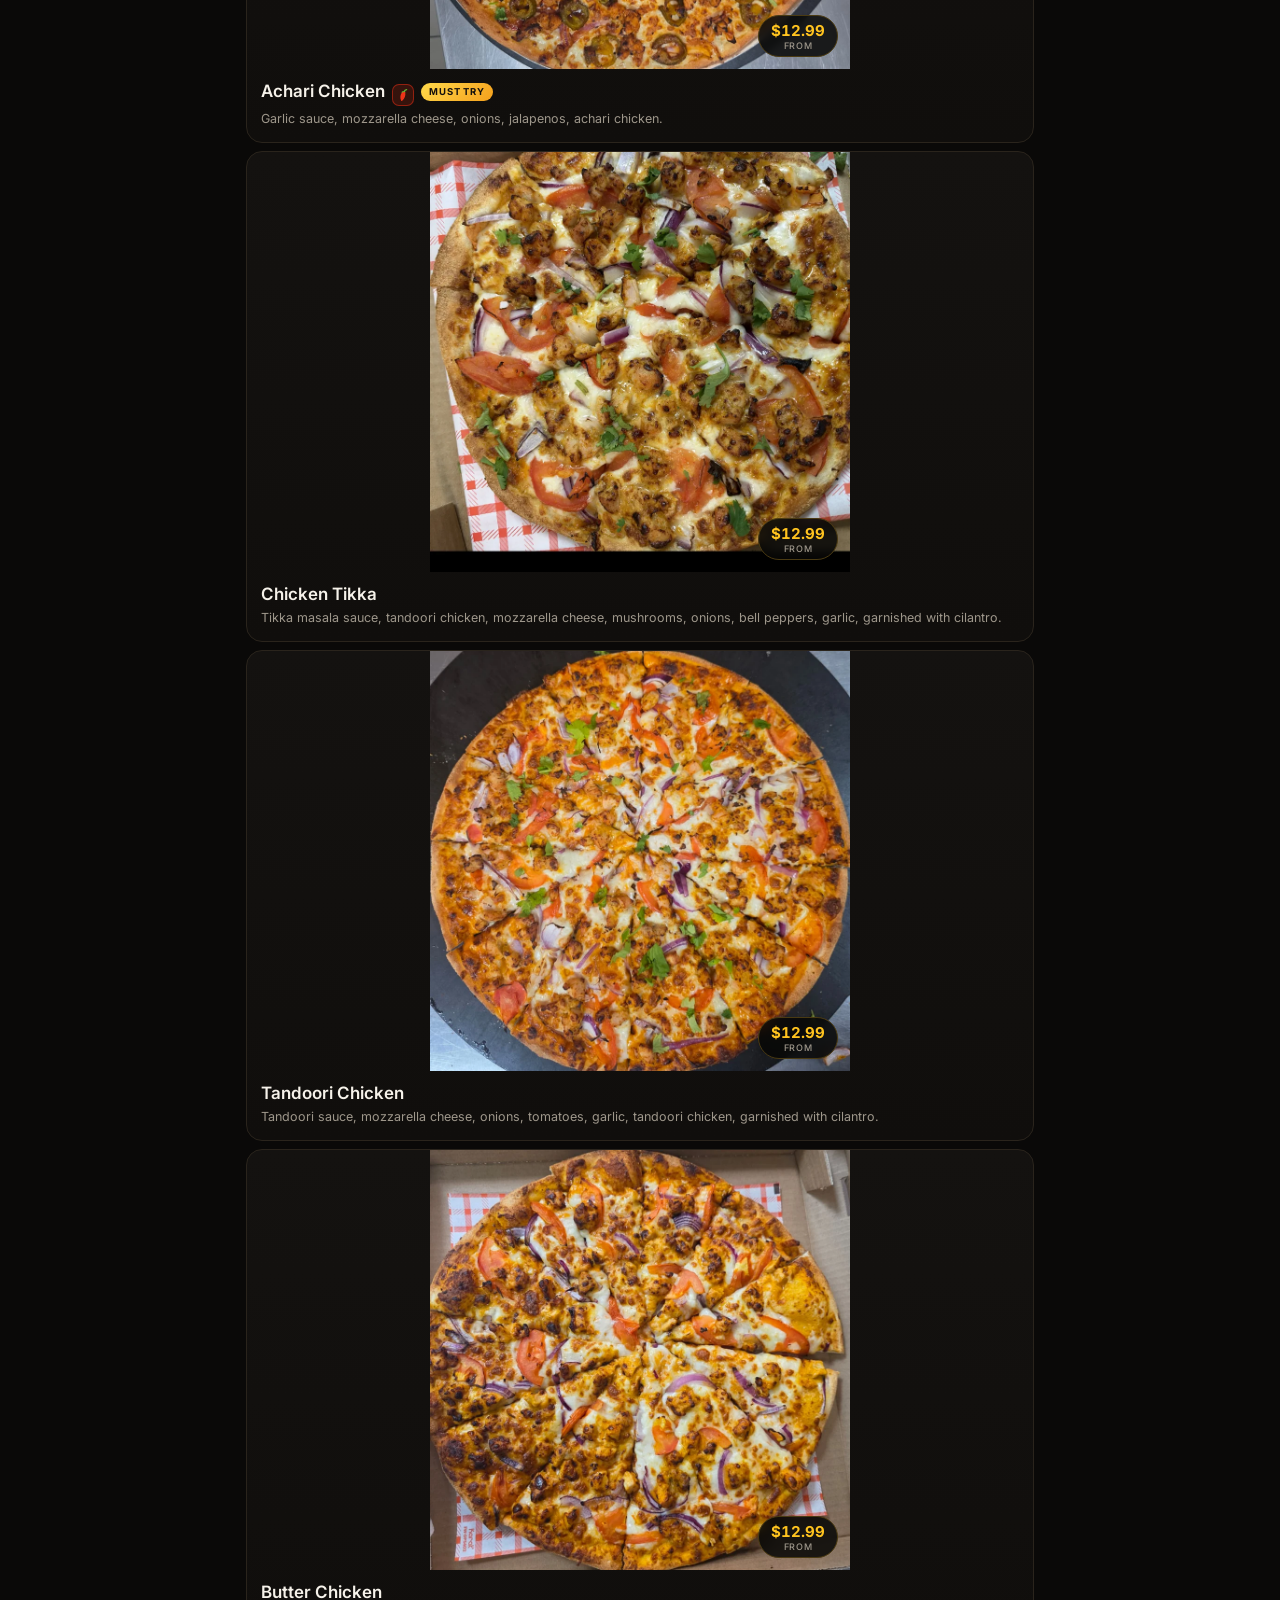
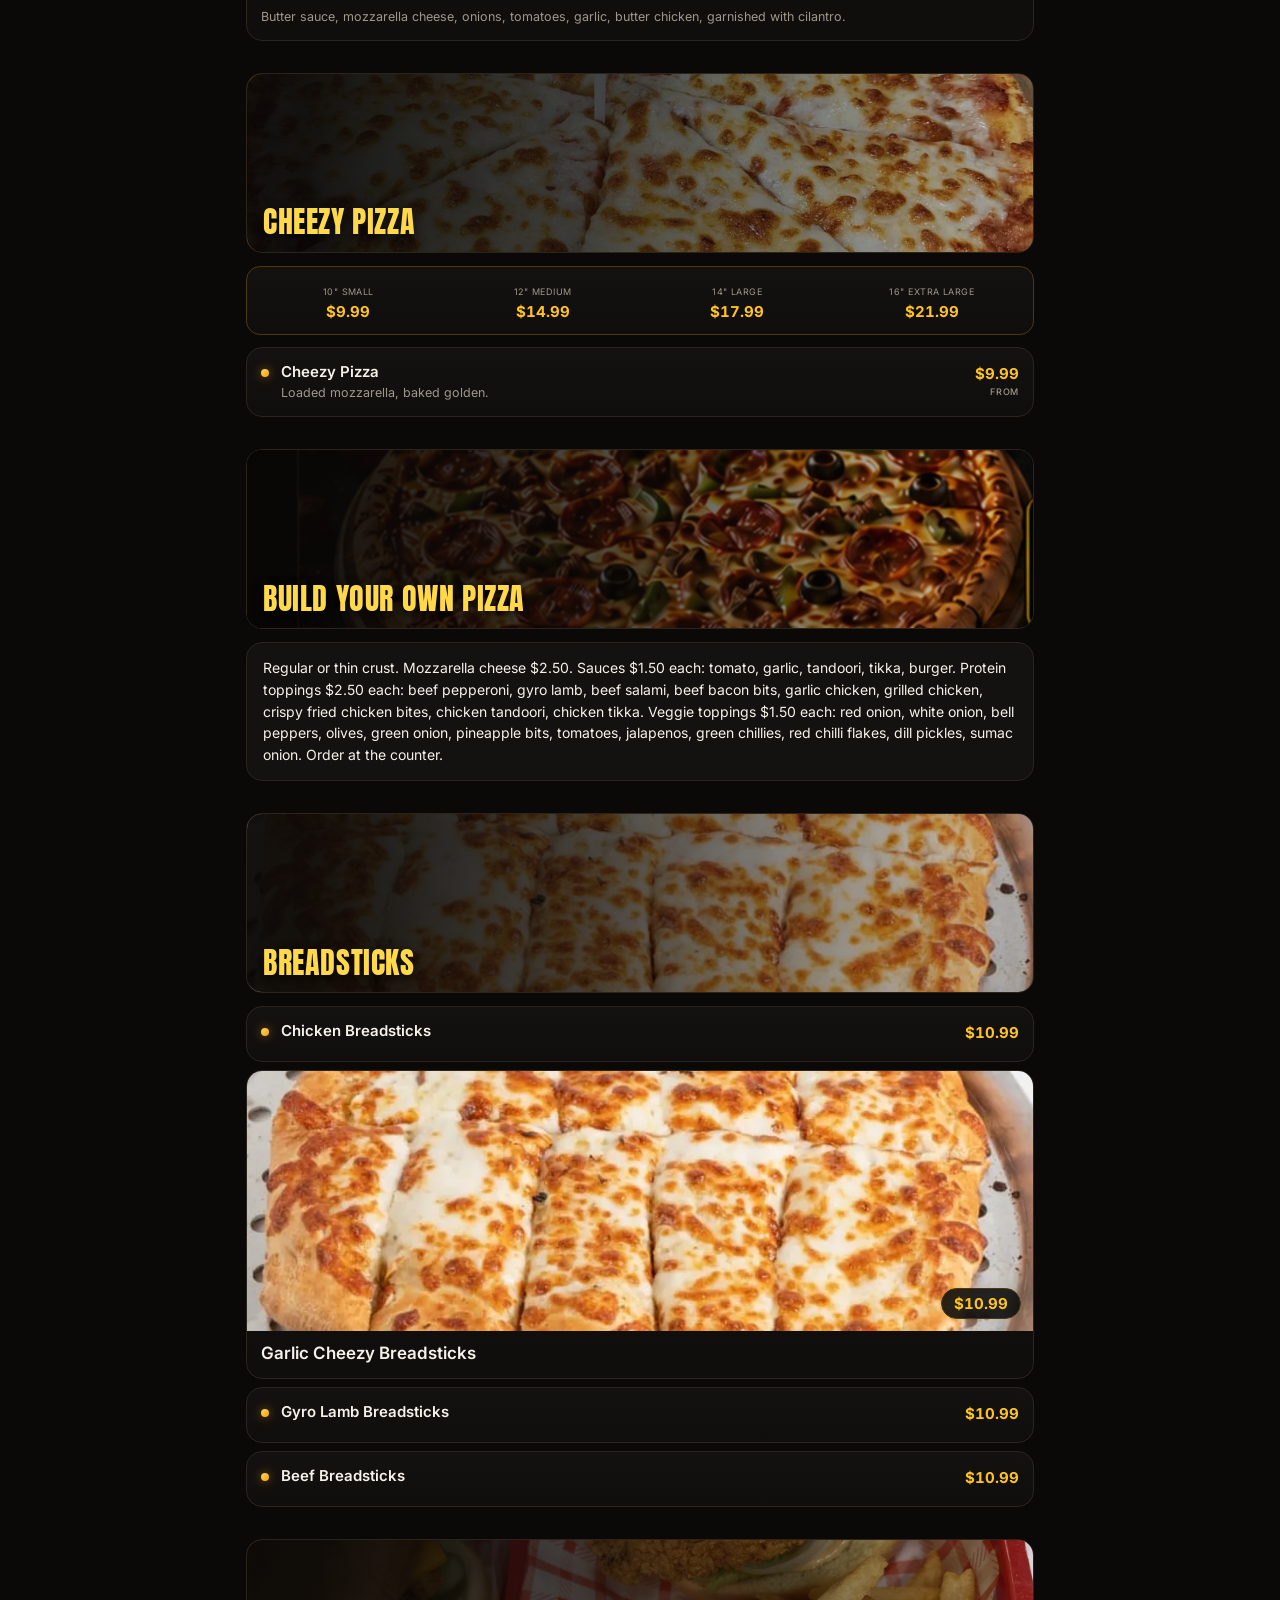
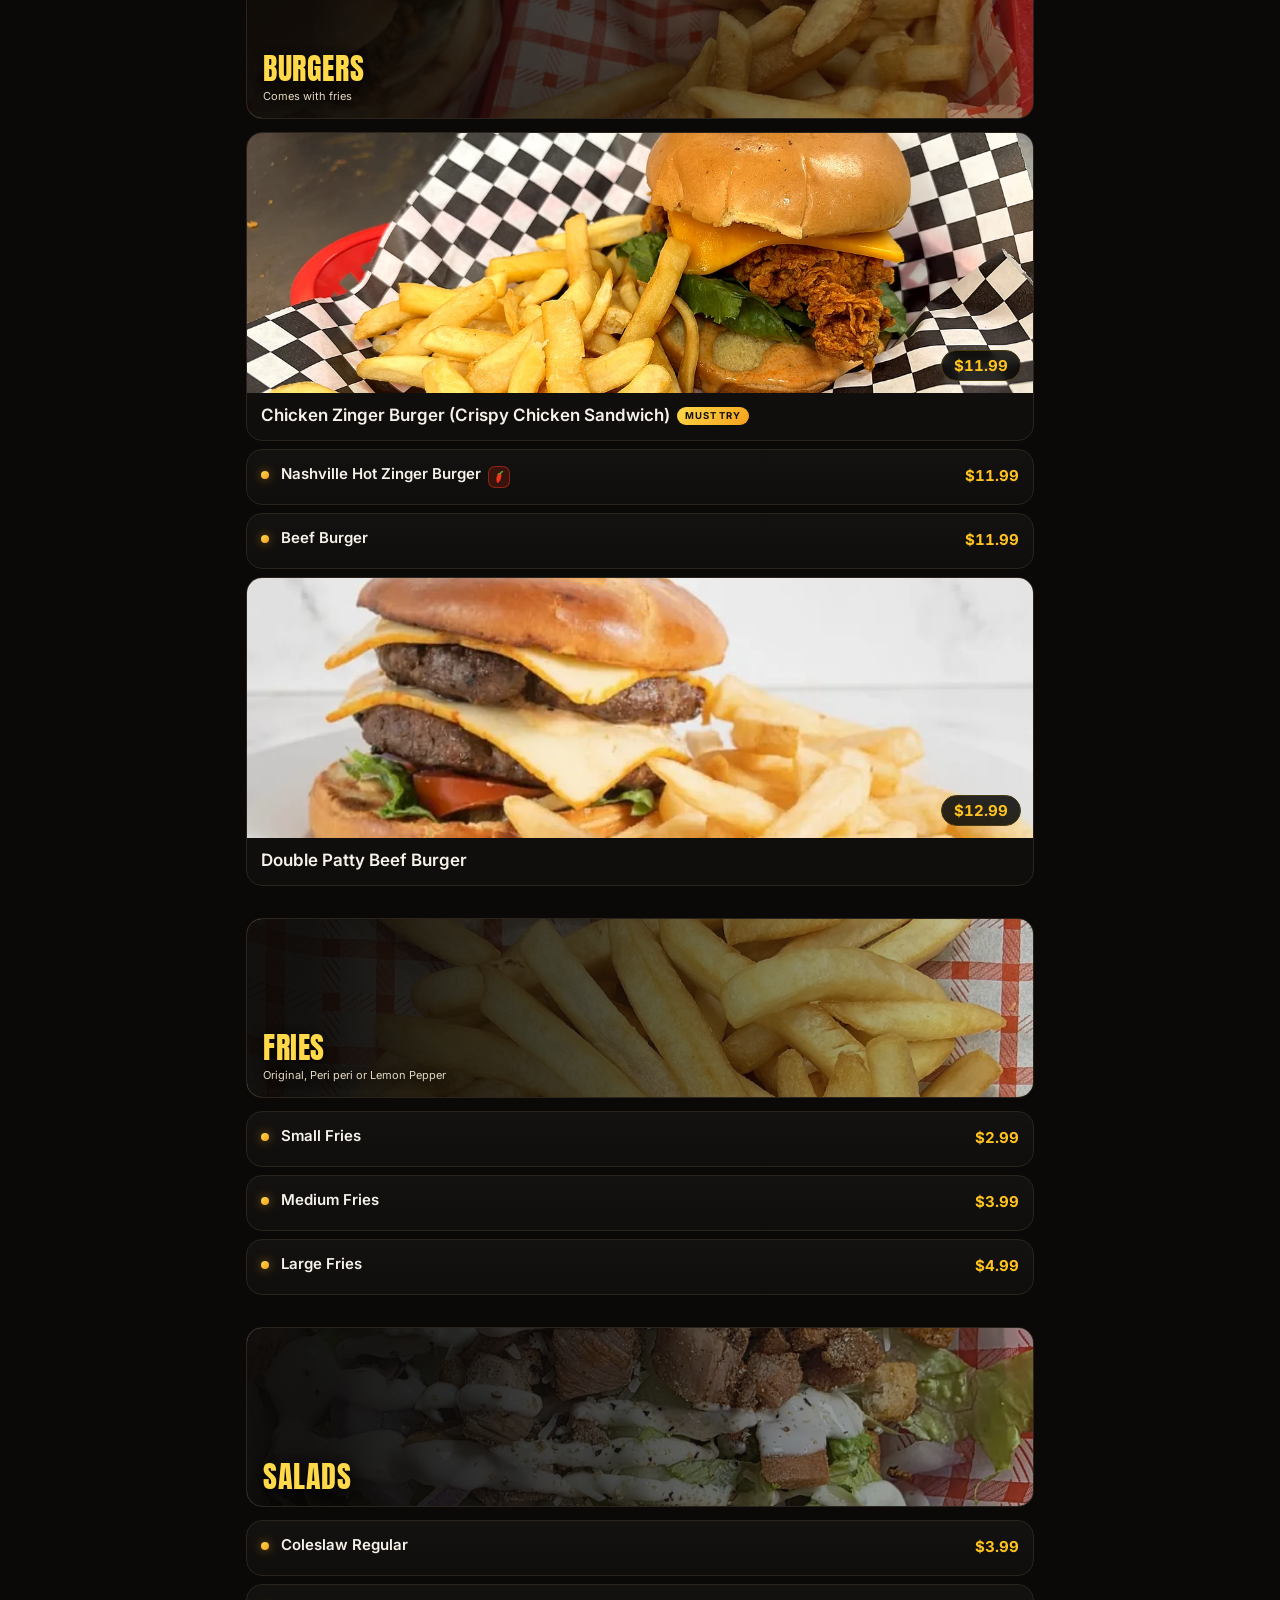
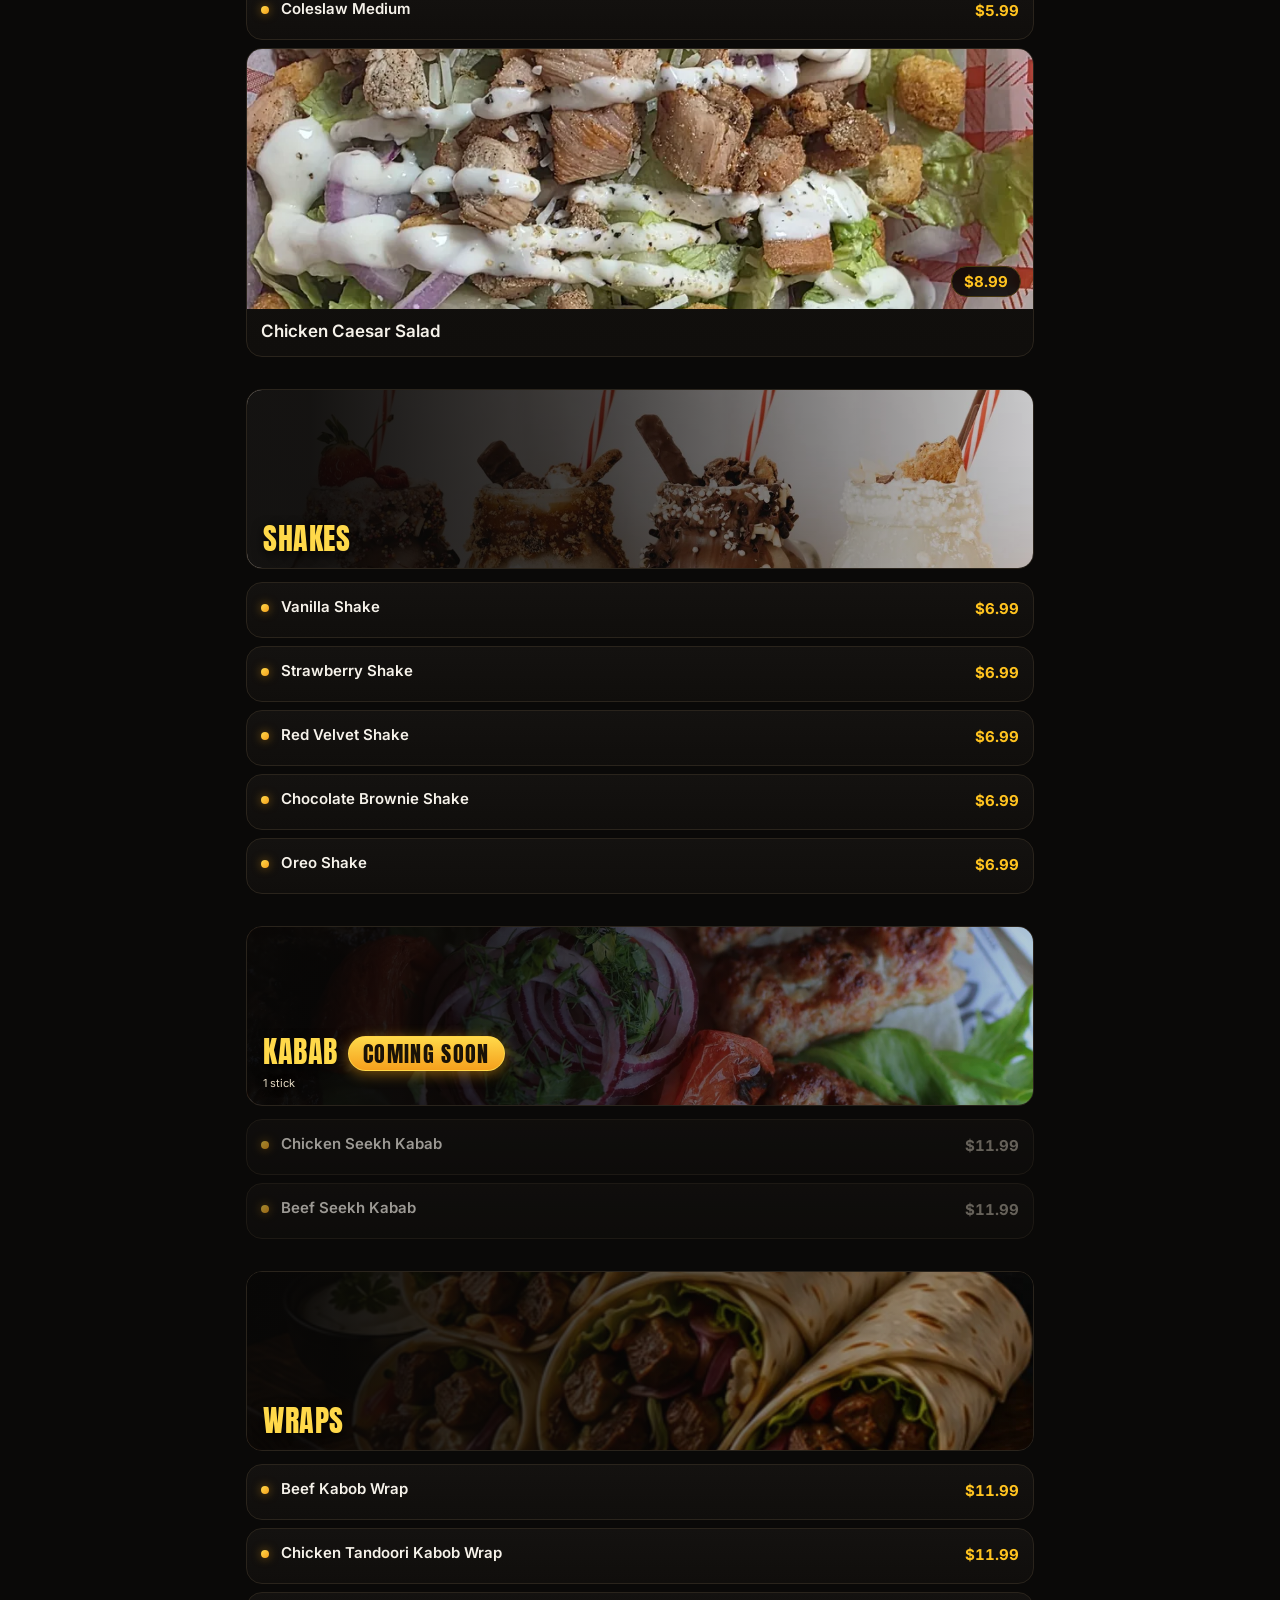
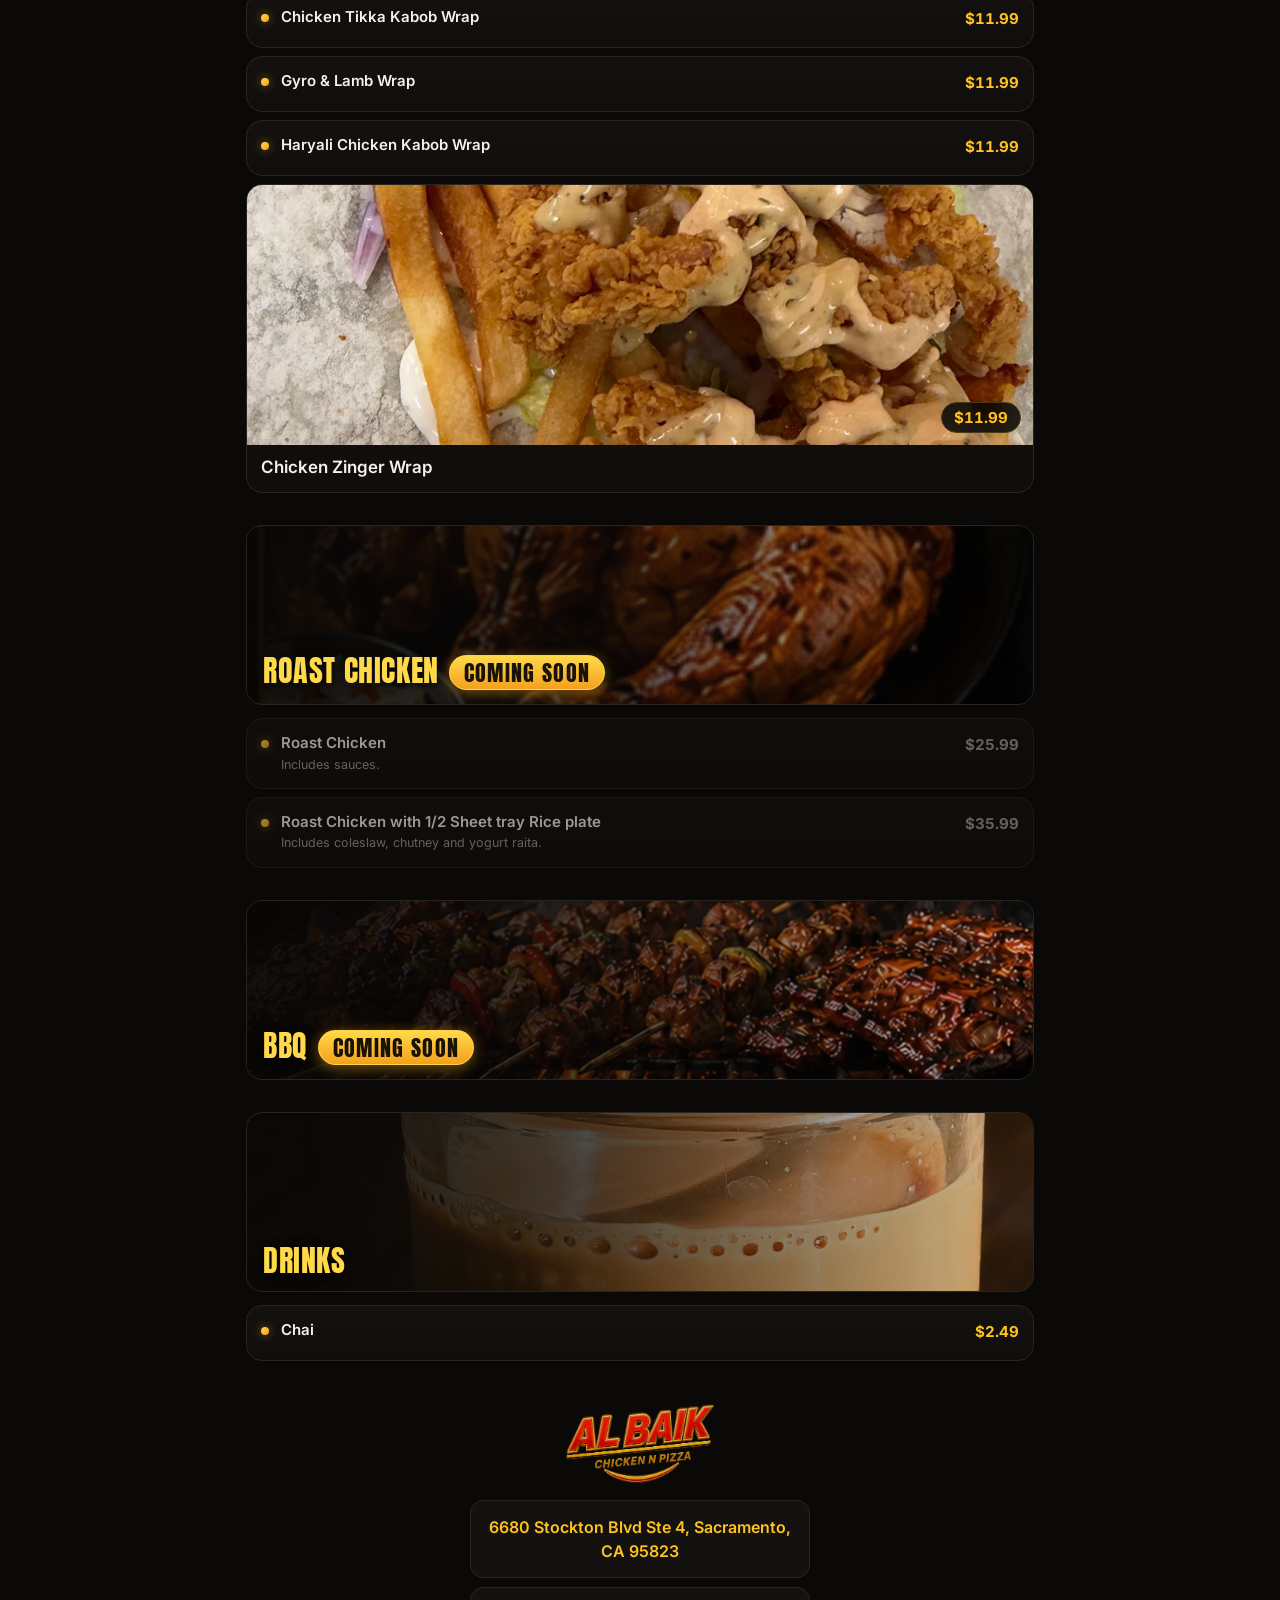
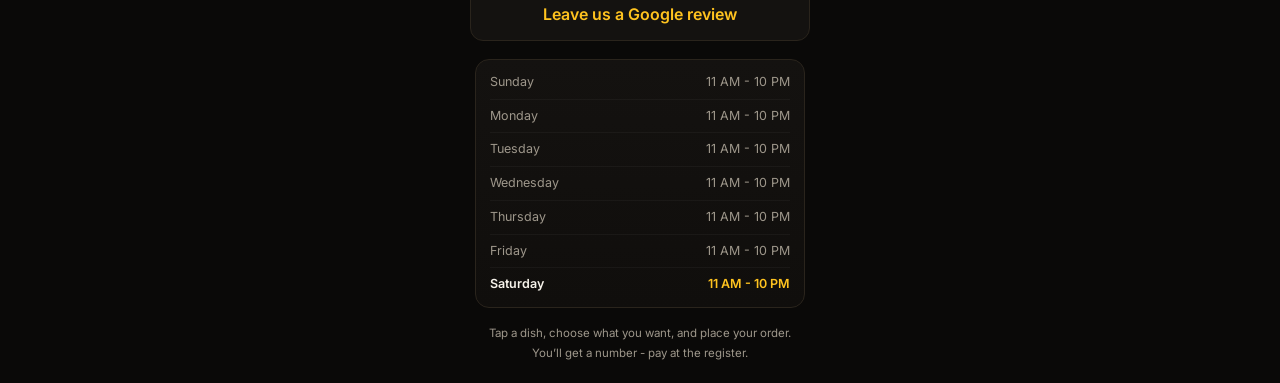
==== commit e8622ef0: "Chai is on sale now, not coming soon The owner says chai is available, so the Drinks section drops i" ====
--- a/index.html
+++ b/index.html
@@ -194,7 +194,7 @@
 </div>
 
 <script src="assets/js/config.js?v=53bec495"></script>
-<script src="assets/js/menu-data.js?v=9fd3356f"></script>
+<script src="assets/js/menu-data.js?v=009677cf"></script>
 <script src="assets/js/app.js?v=dfa33198"></script>
 </body>
 </html>
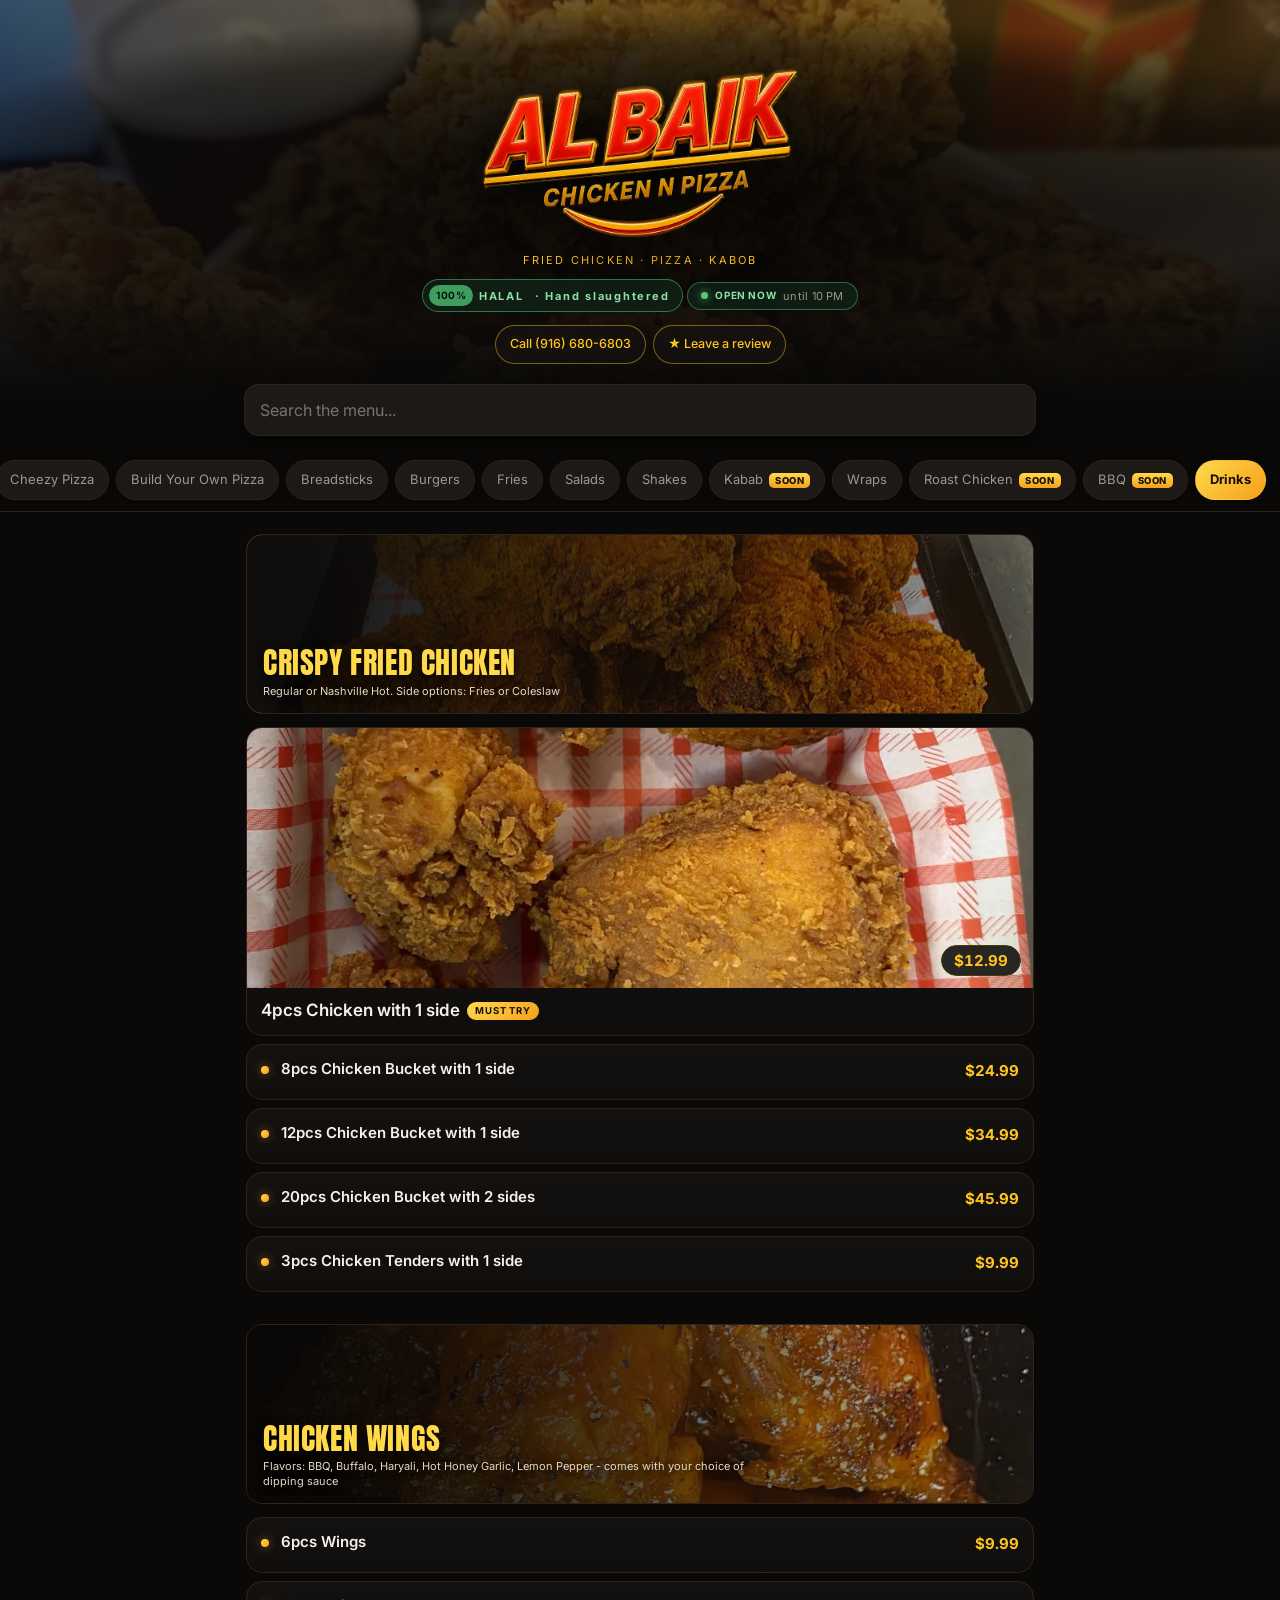
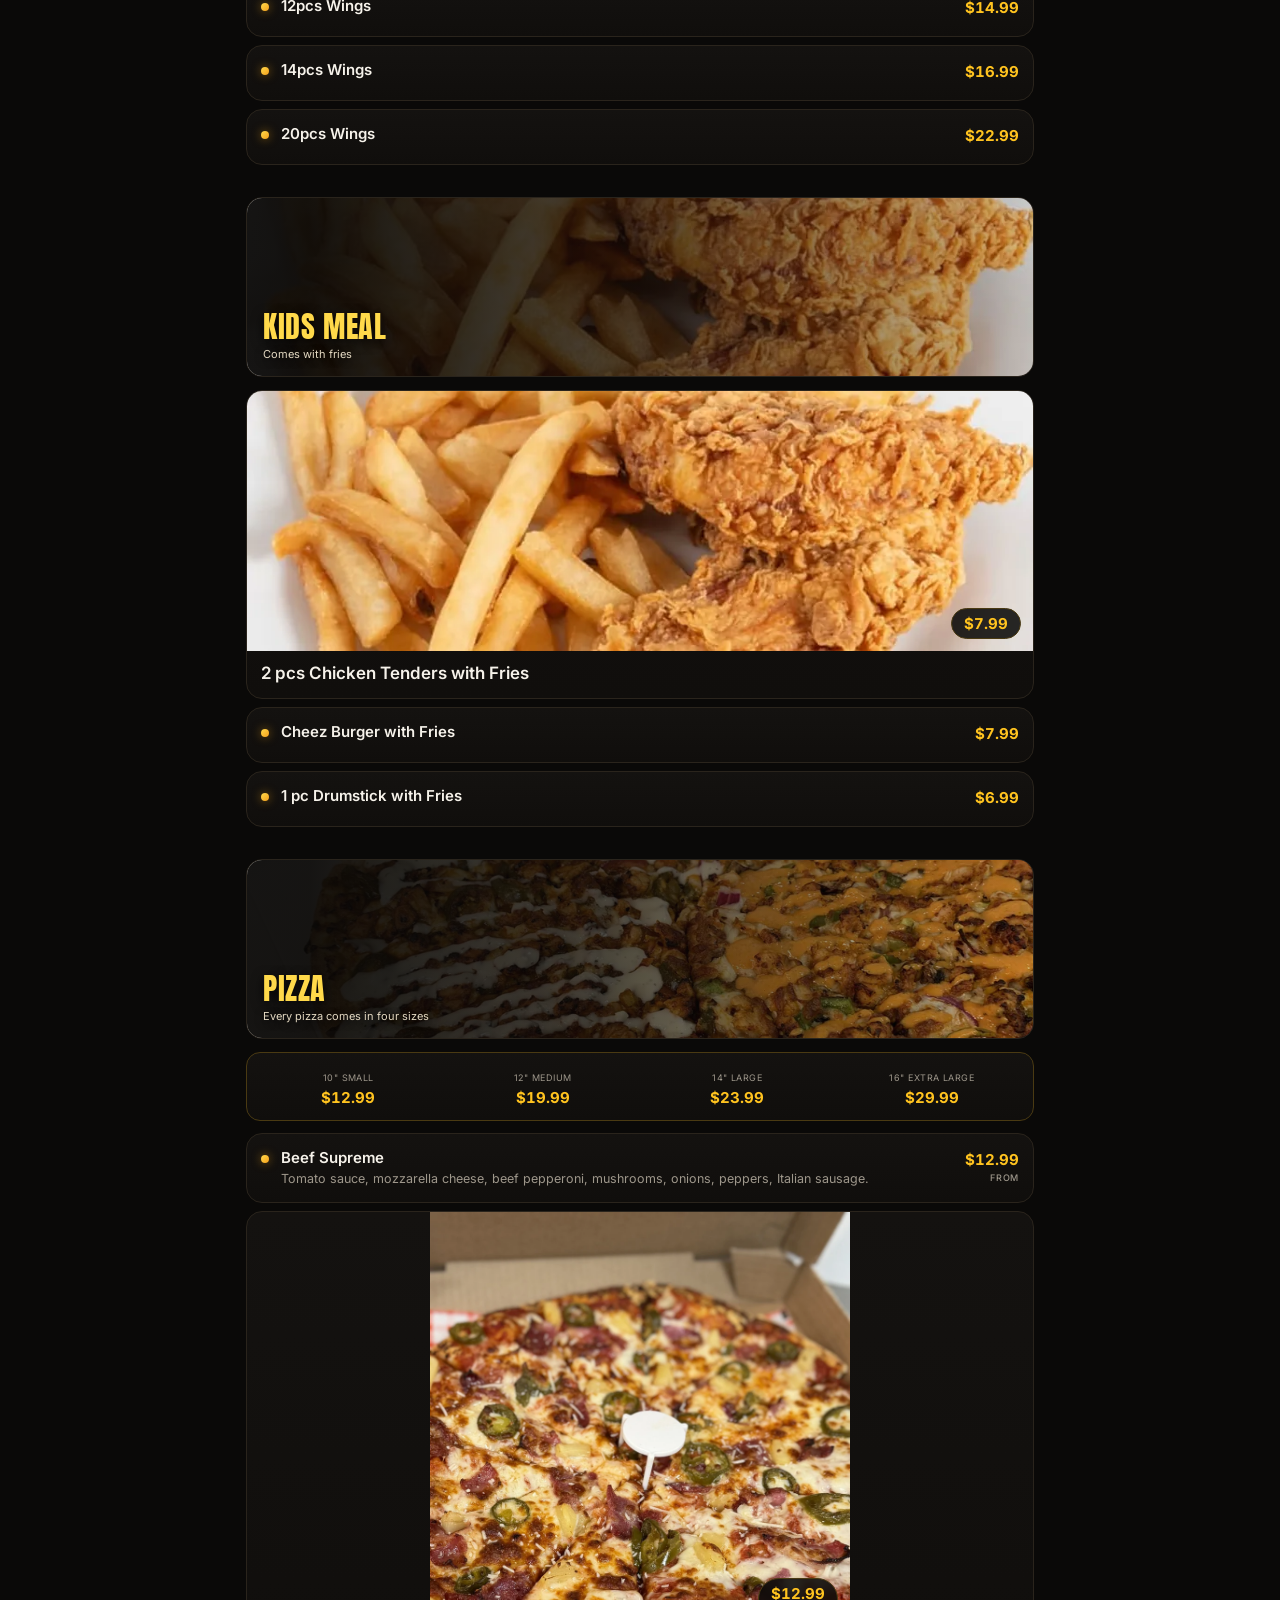
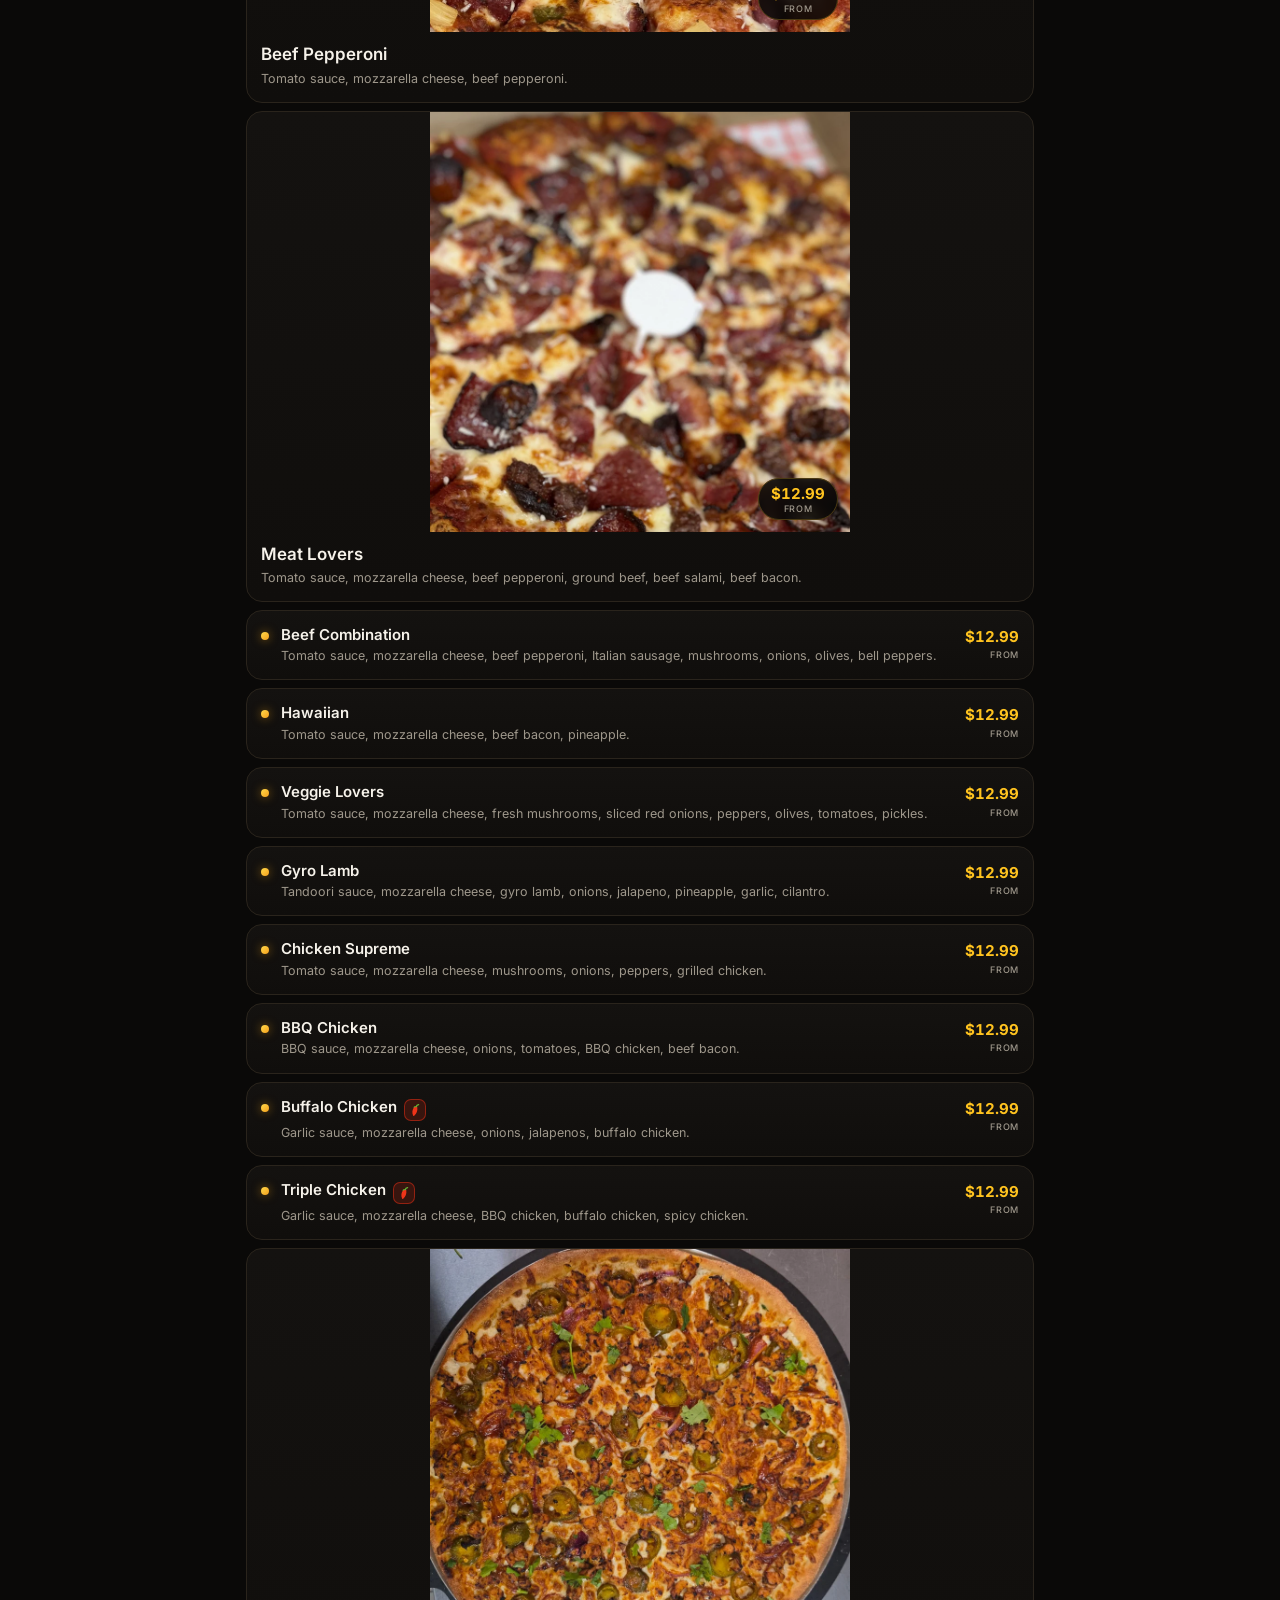
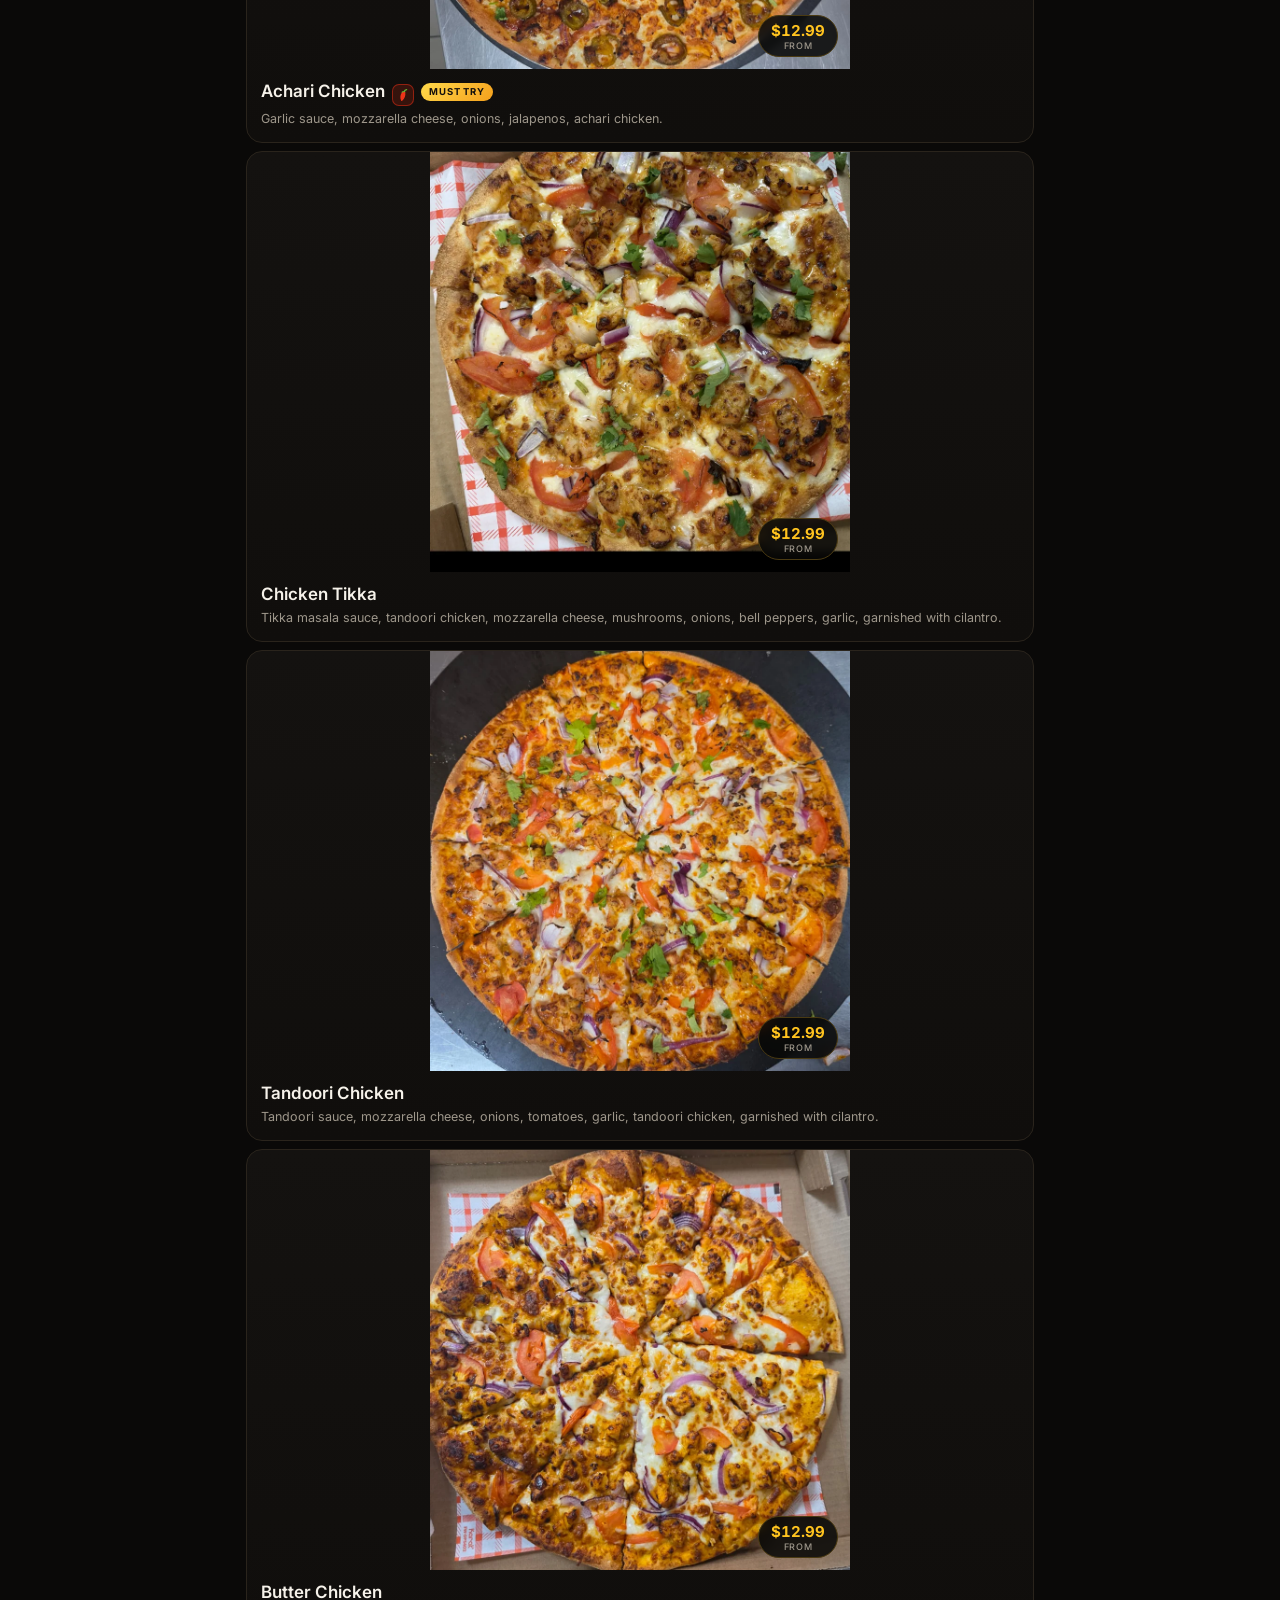
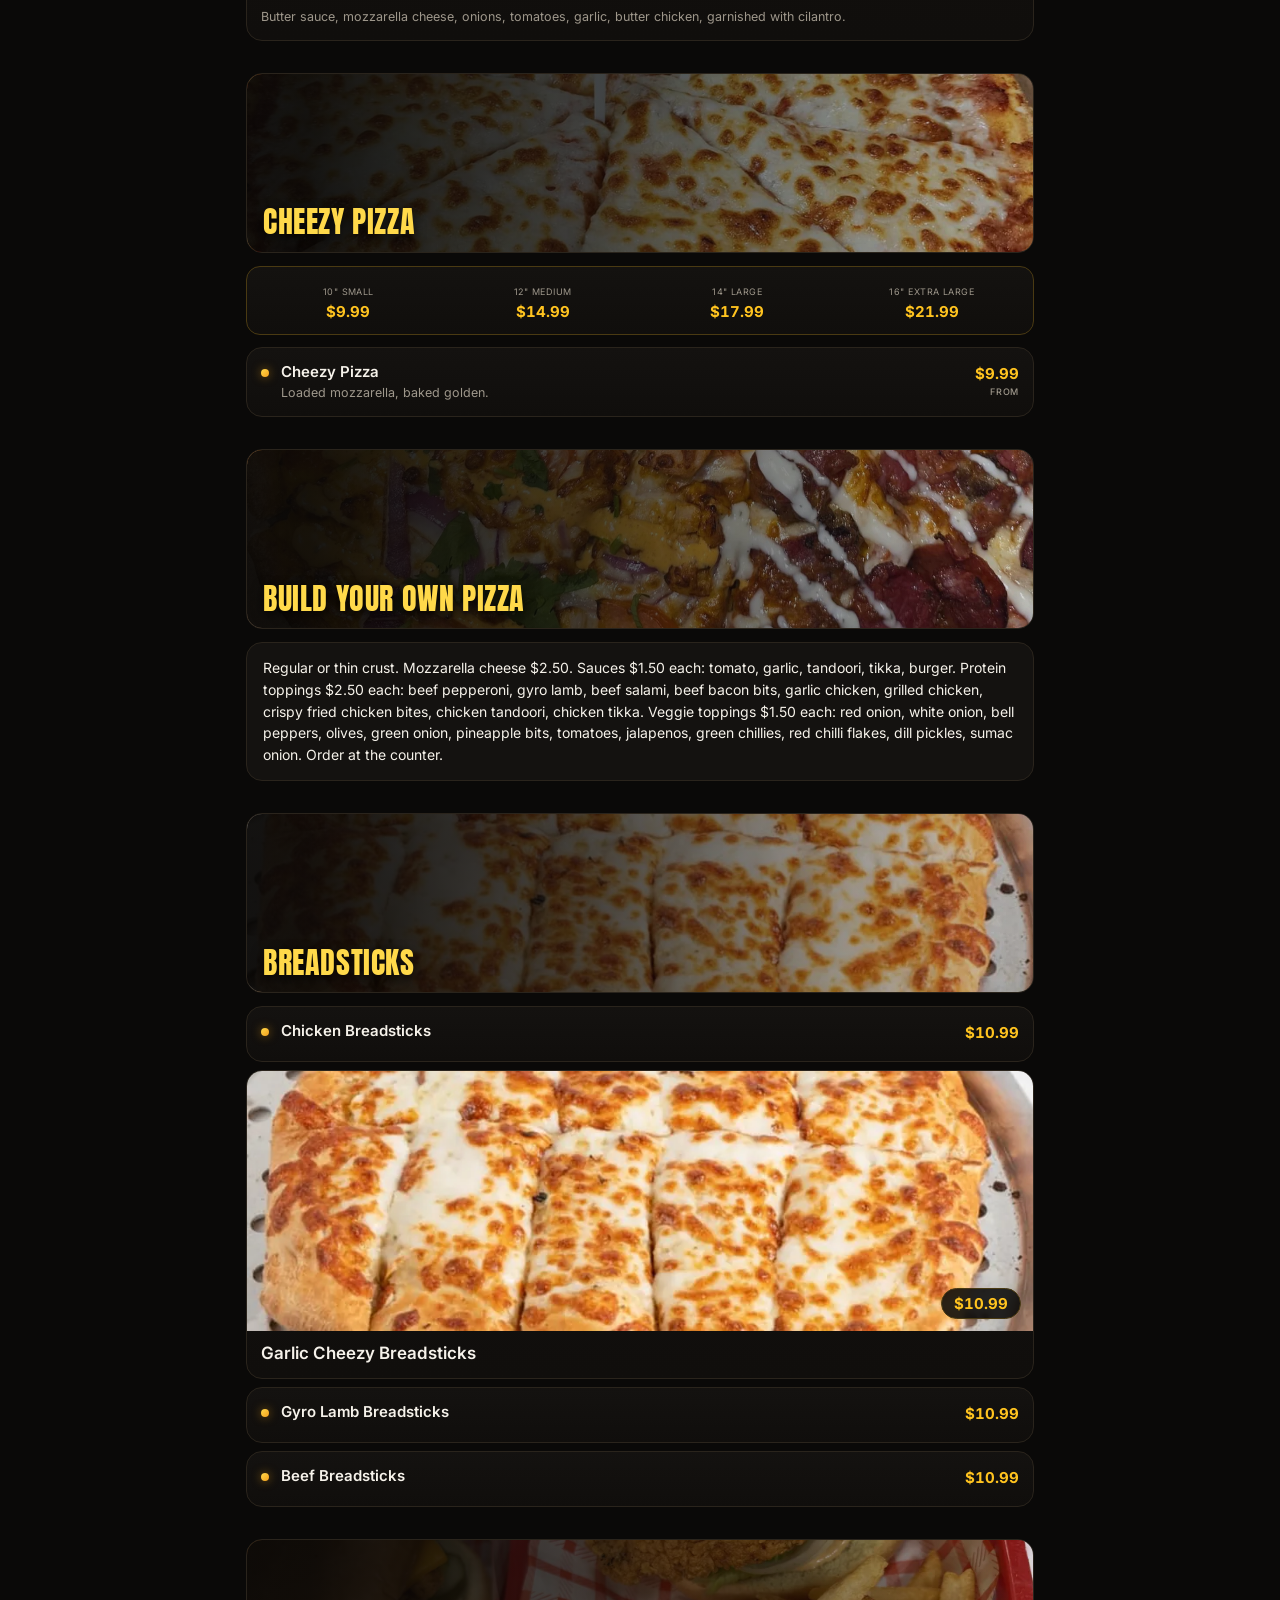
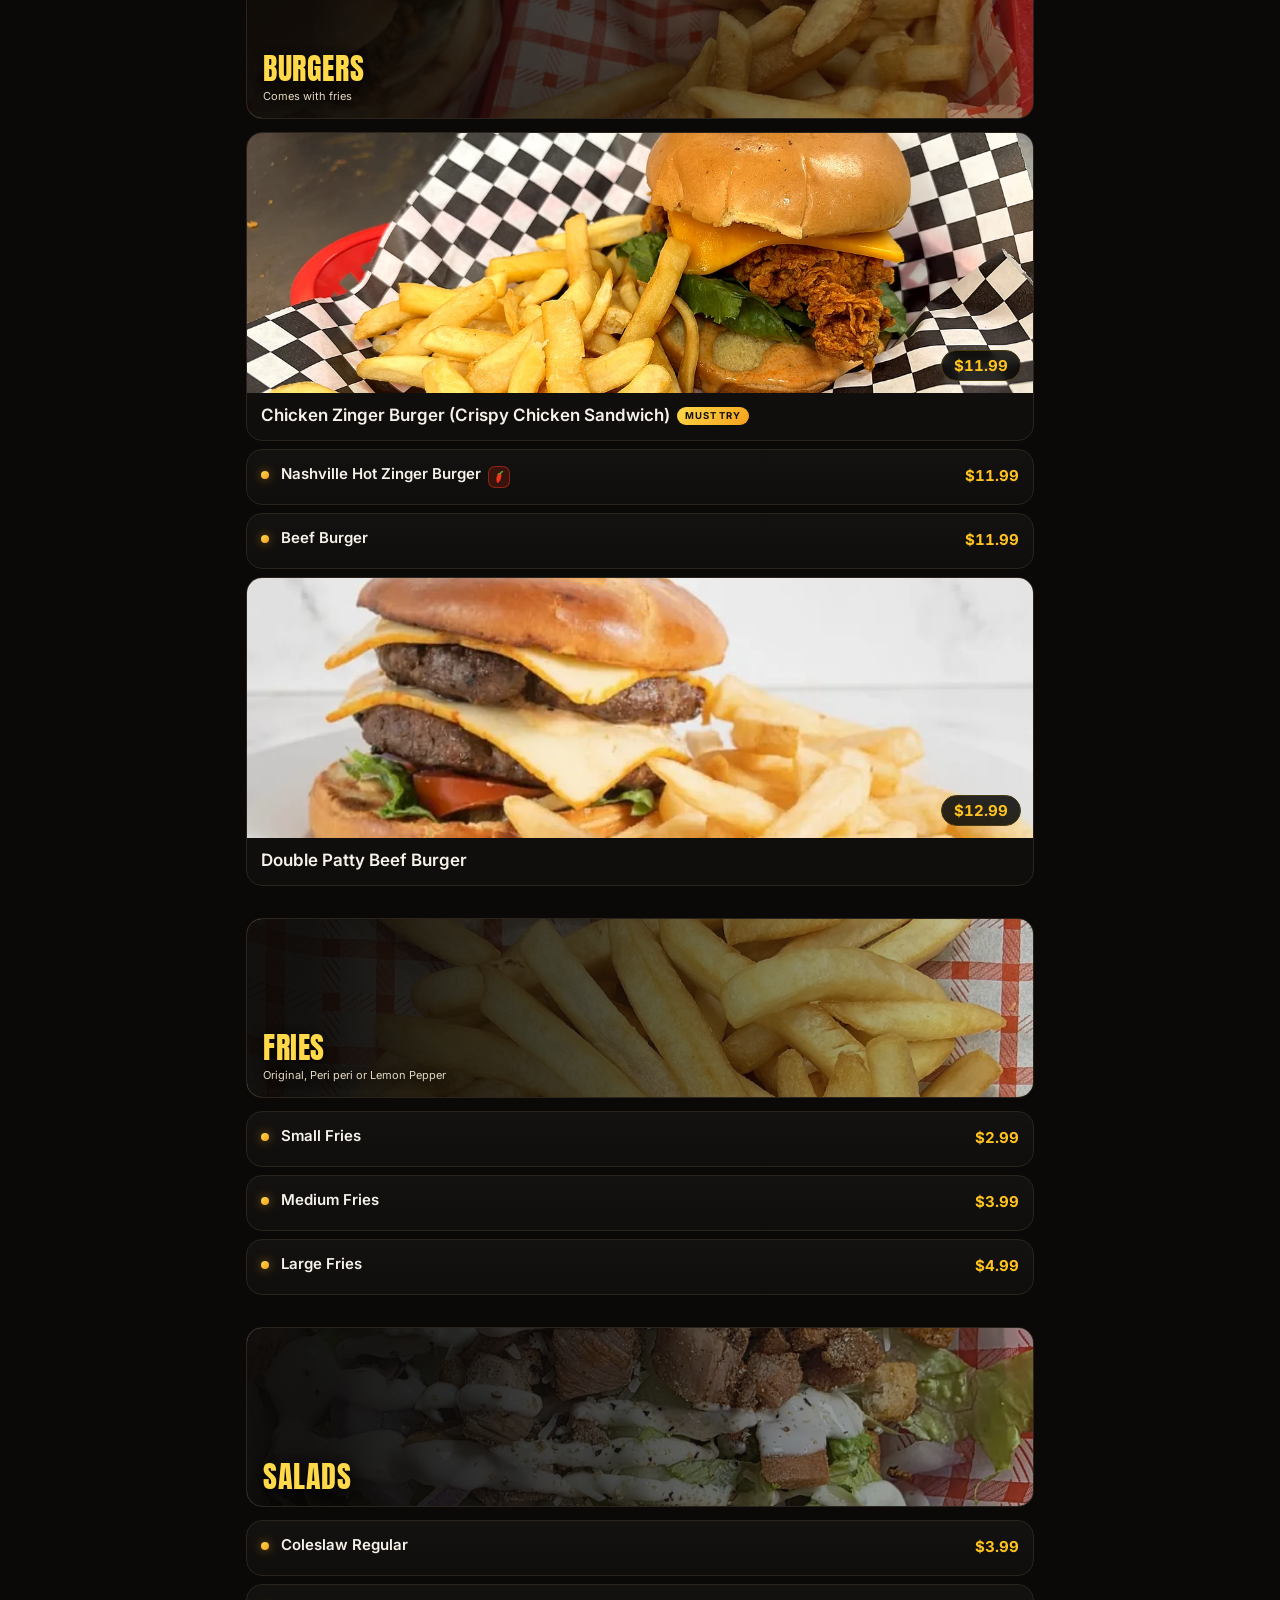
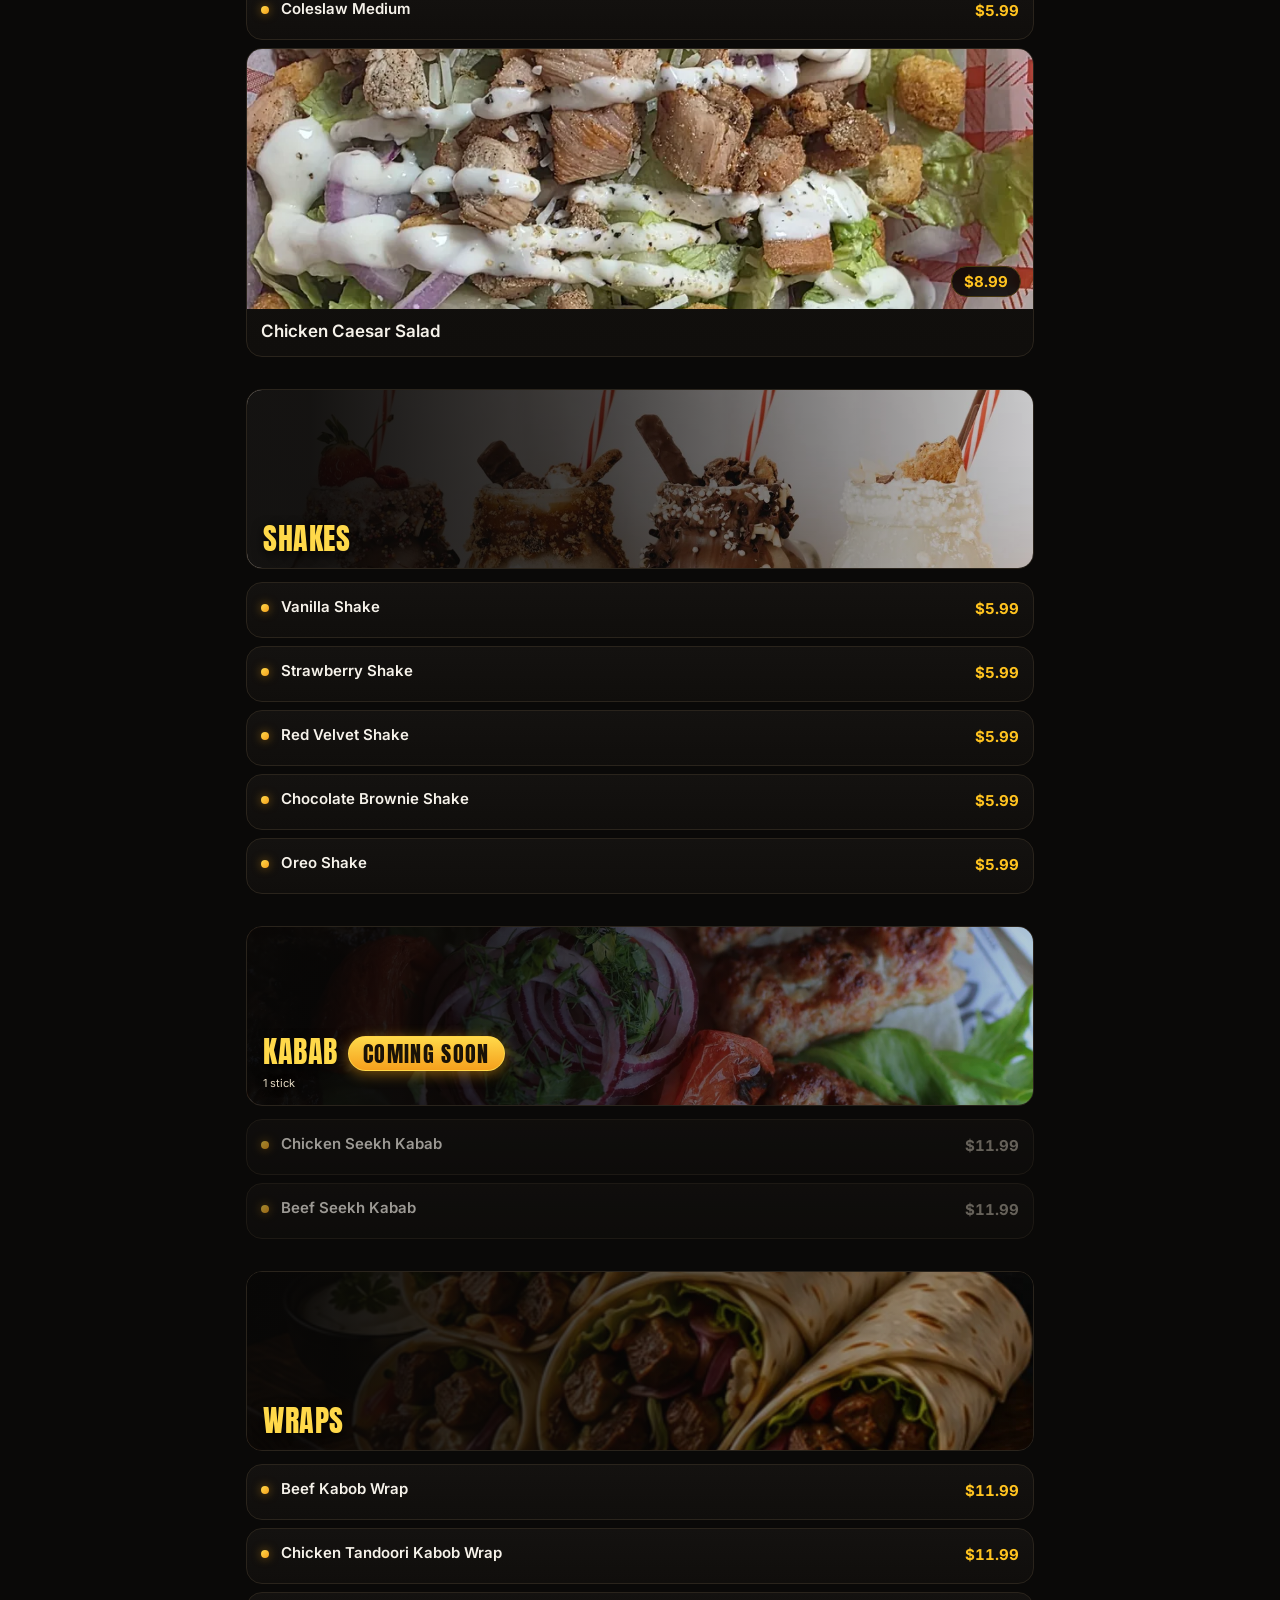
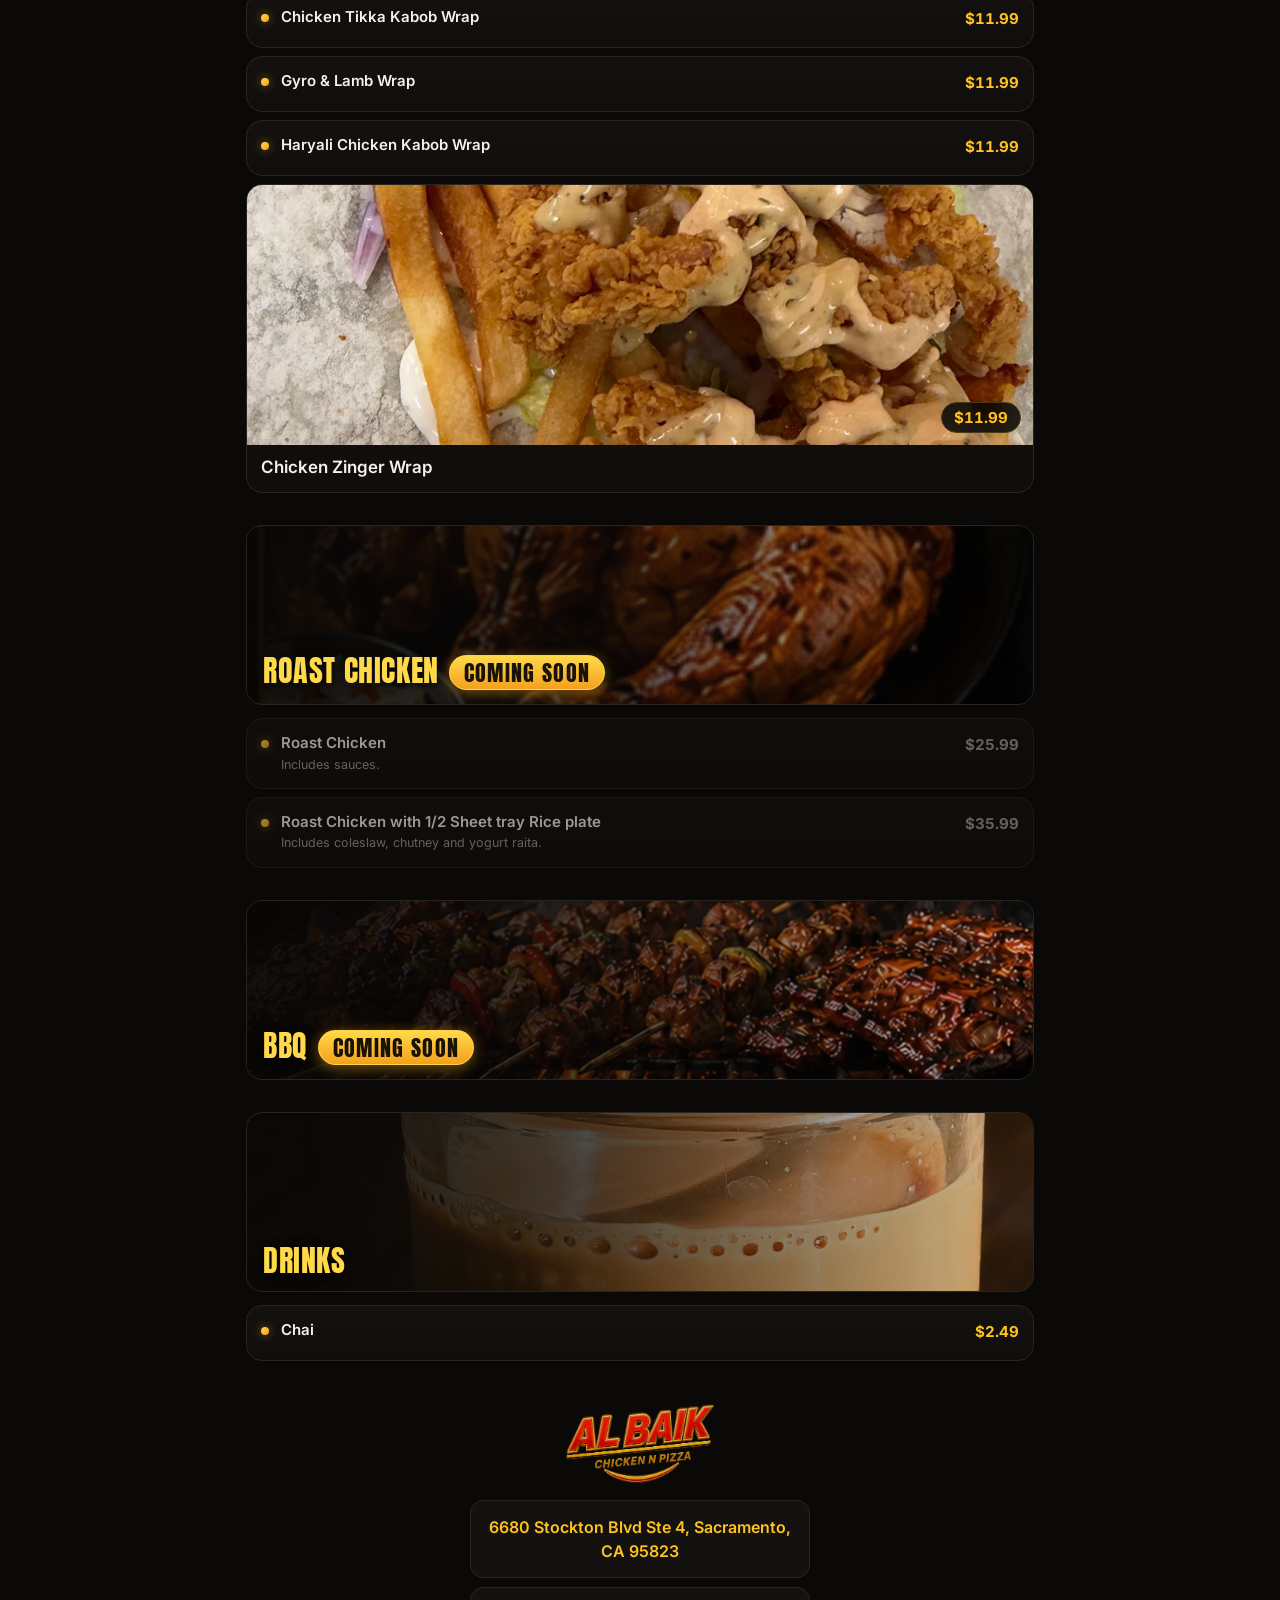
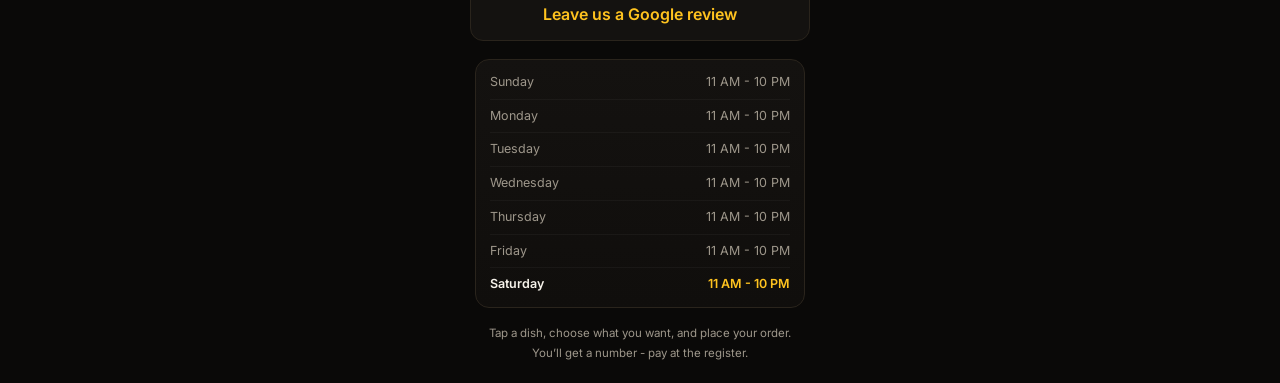
==== commit ce0d6a11: "@ Shakes drop to $5.99 Owner set the new price. All five flavours. The kids drumstick is also $6.99 " ====
--- a/index.html
+++ b/index.html
@@ -194,7 +194,7 @@
 </div>
 
 <script src="assets/js/config.js?v=53bec495"></script>
-<script src="assets/js/menu-data.js?v=009677cf"></script>
+<script src="assets/js/menu-data.js?v=d0573645"></script>
 <script src="assets/js/app.js?v=dfa33198"></script>
 </body>
 </html>
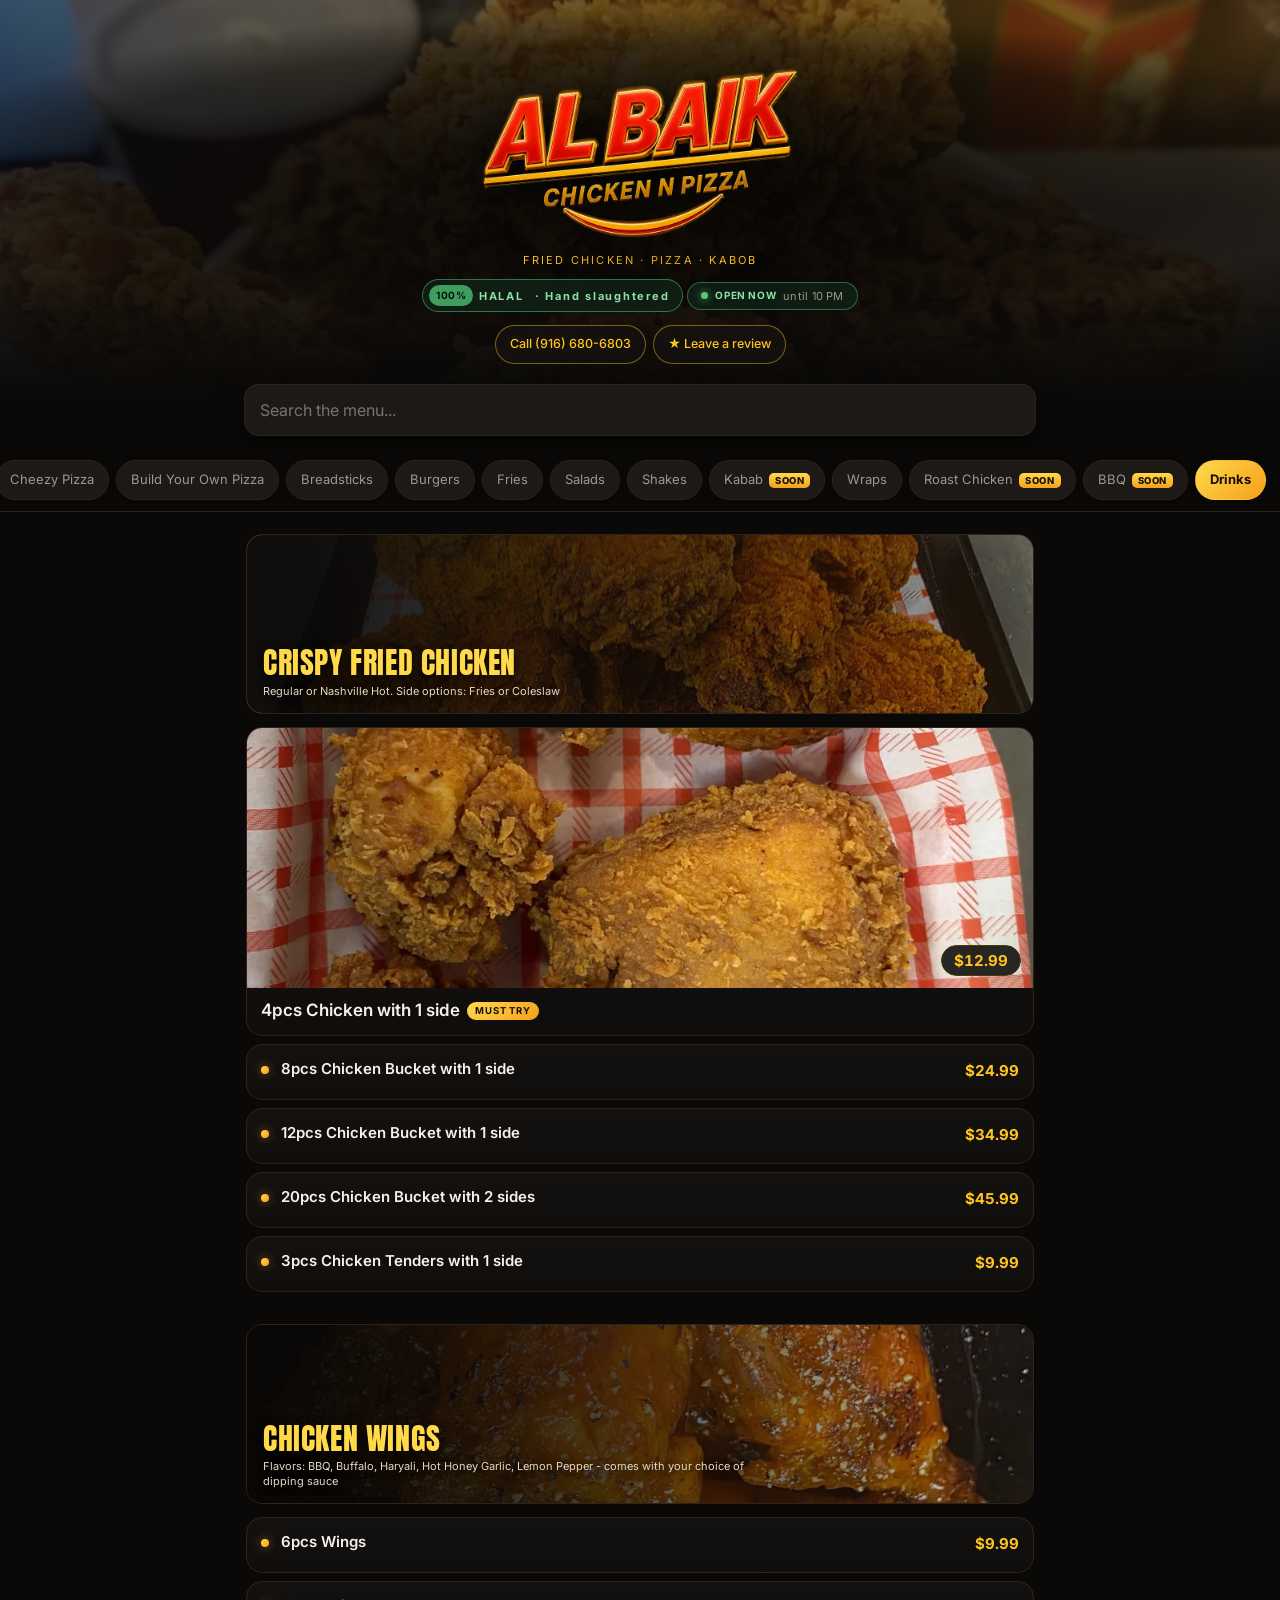
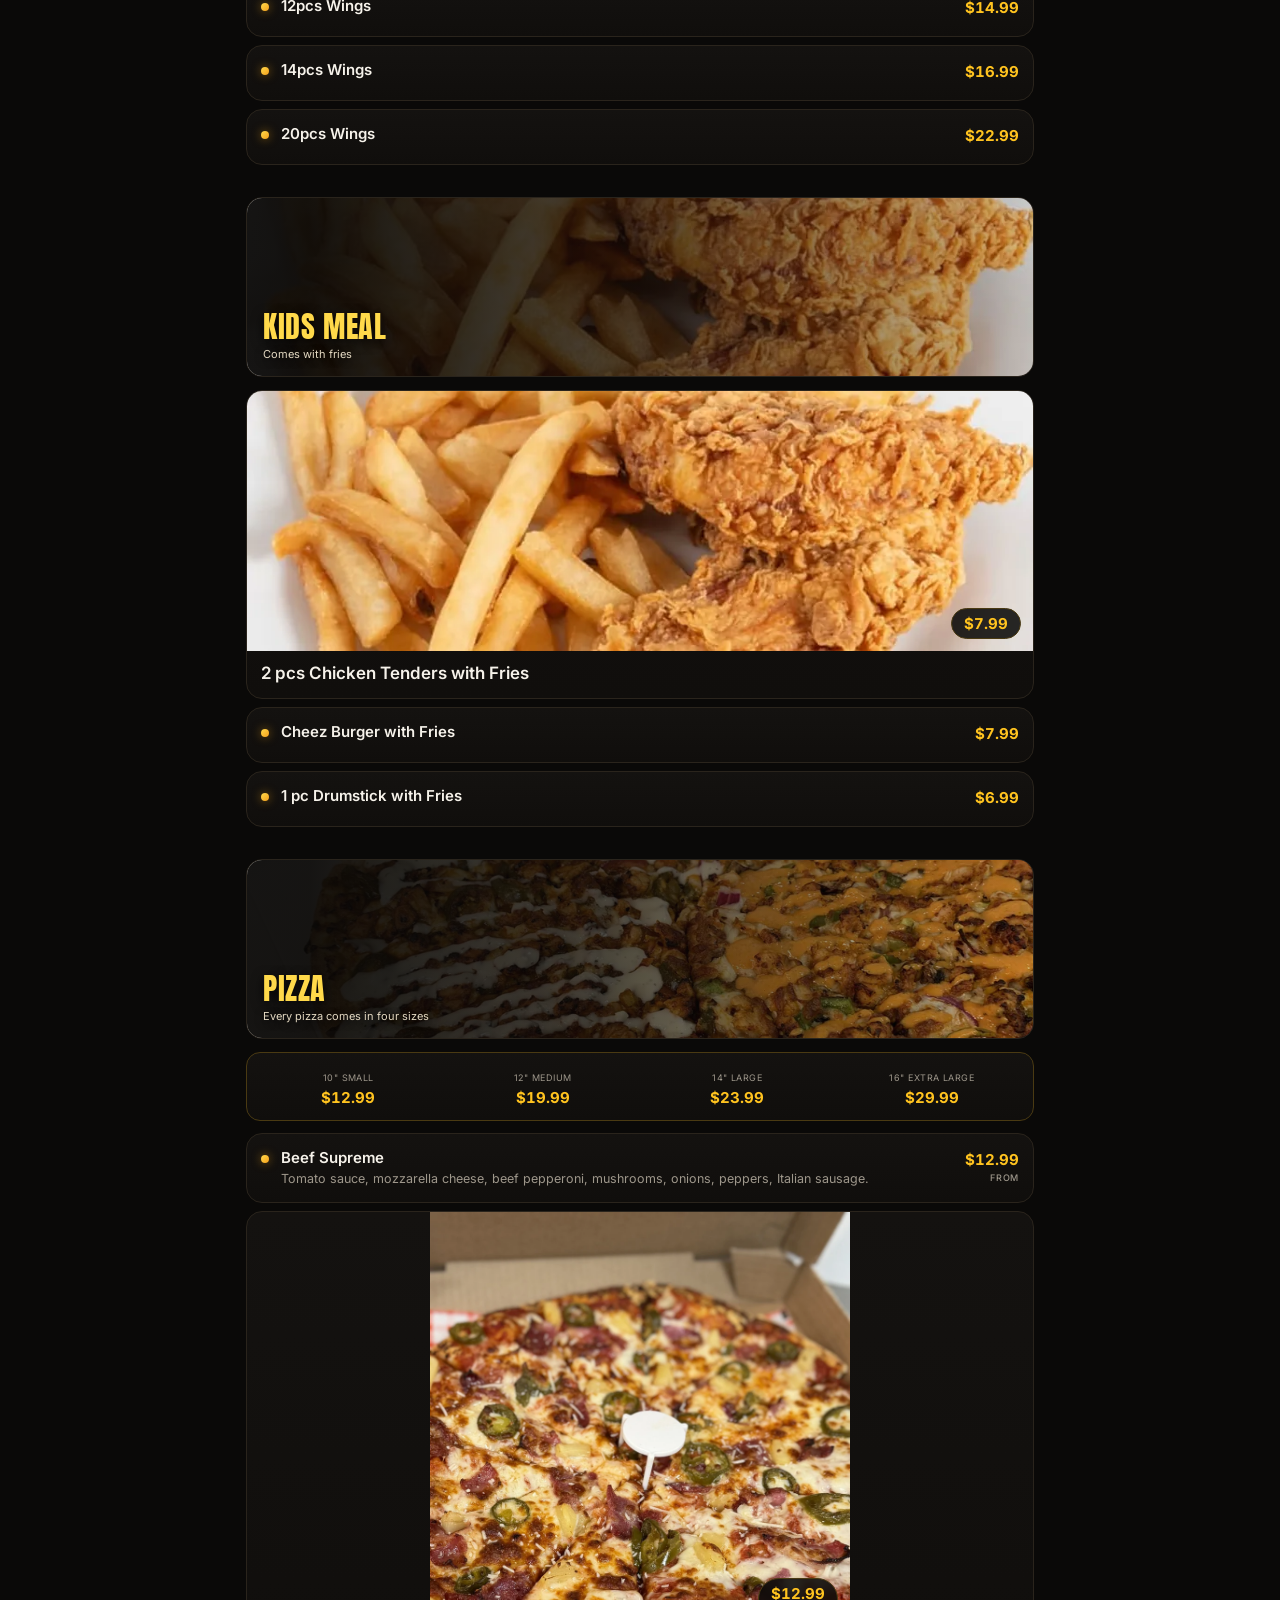
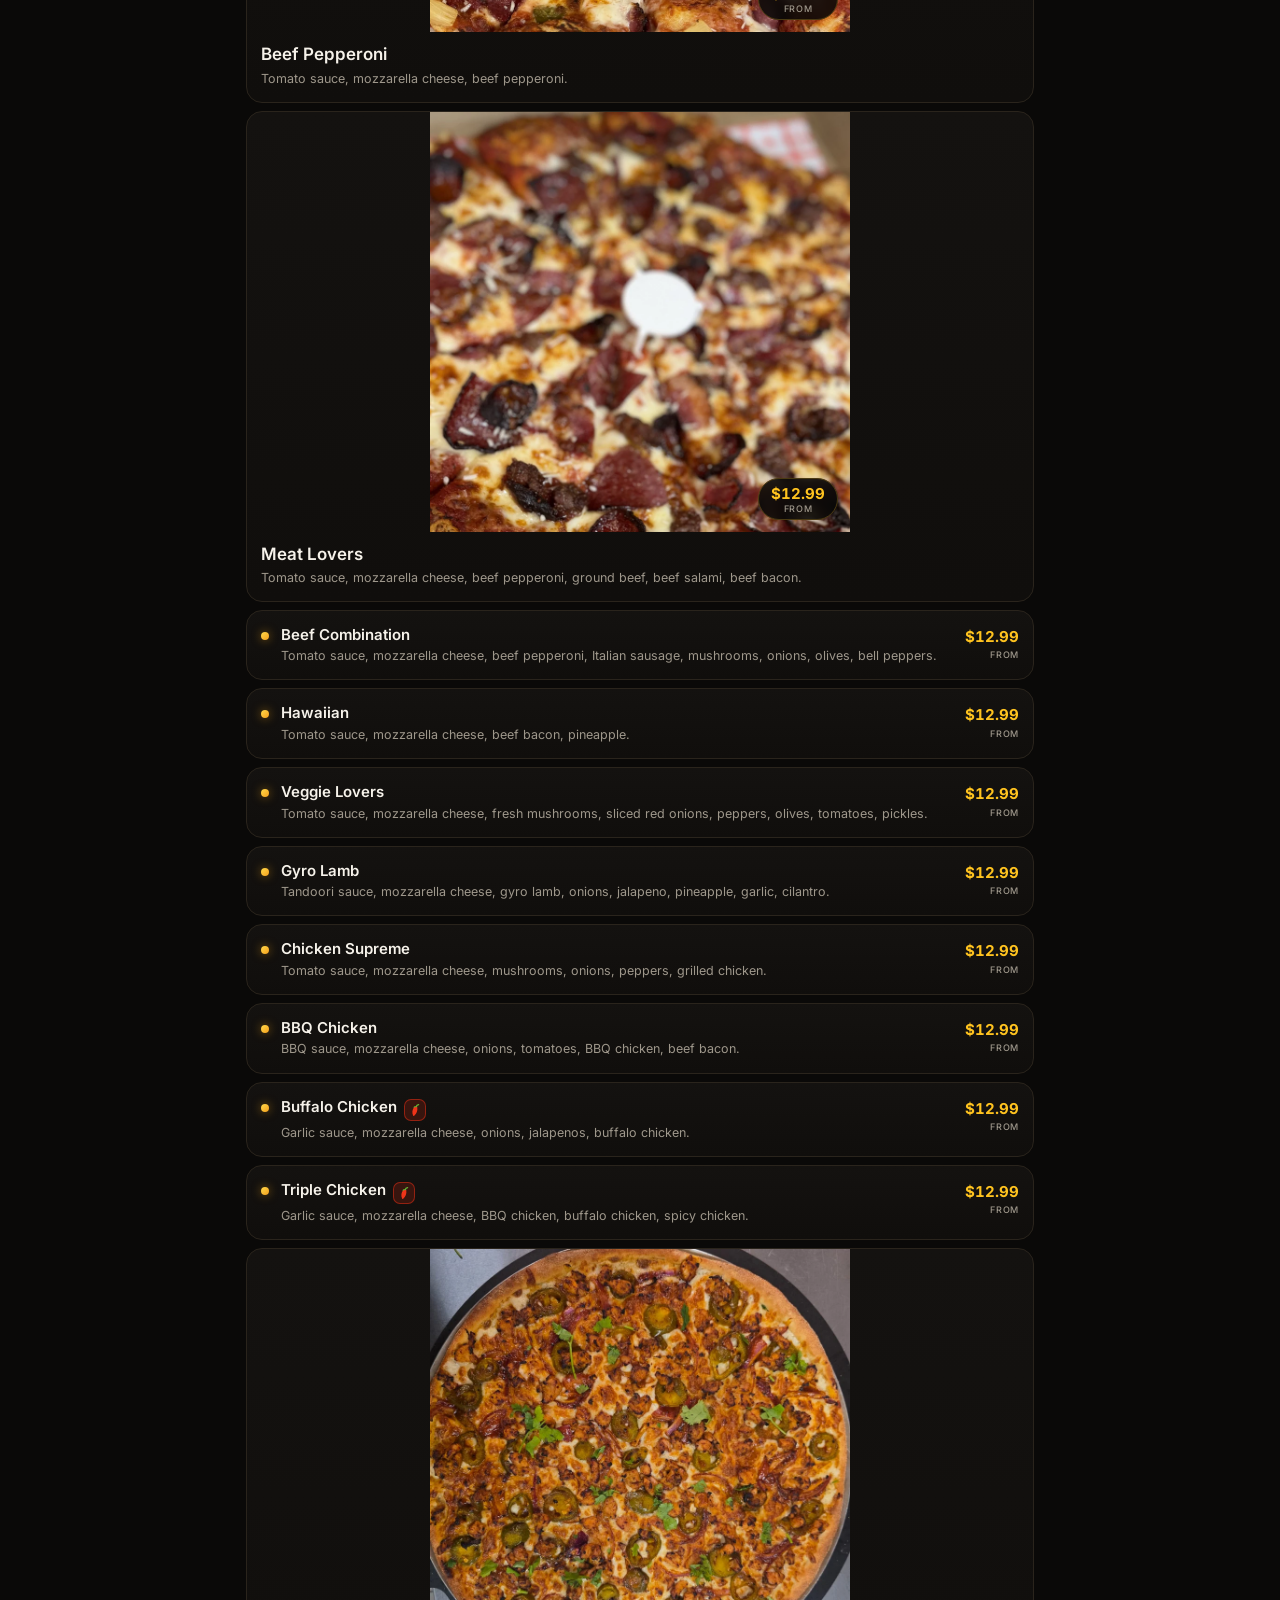
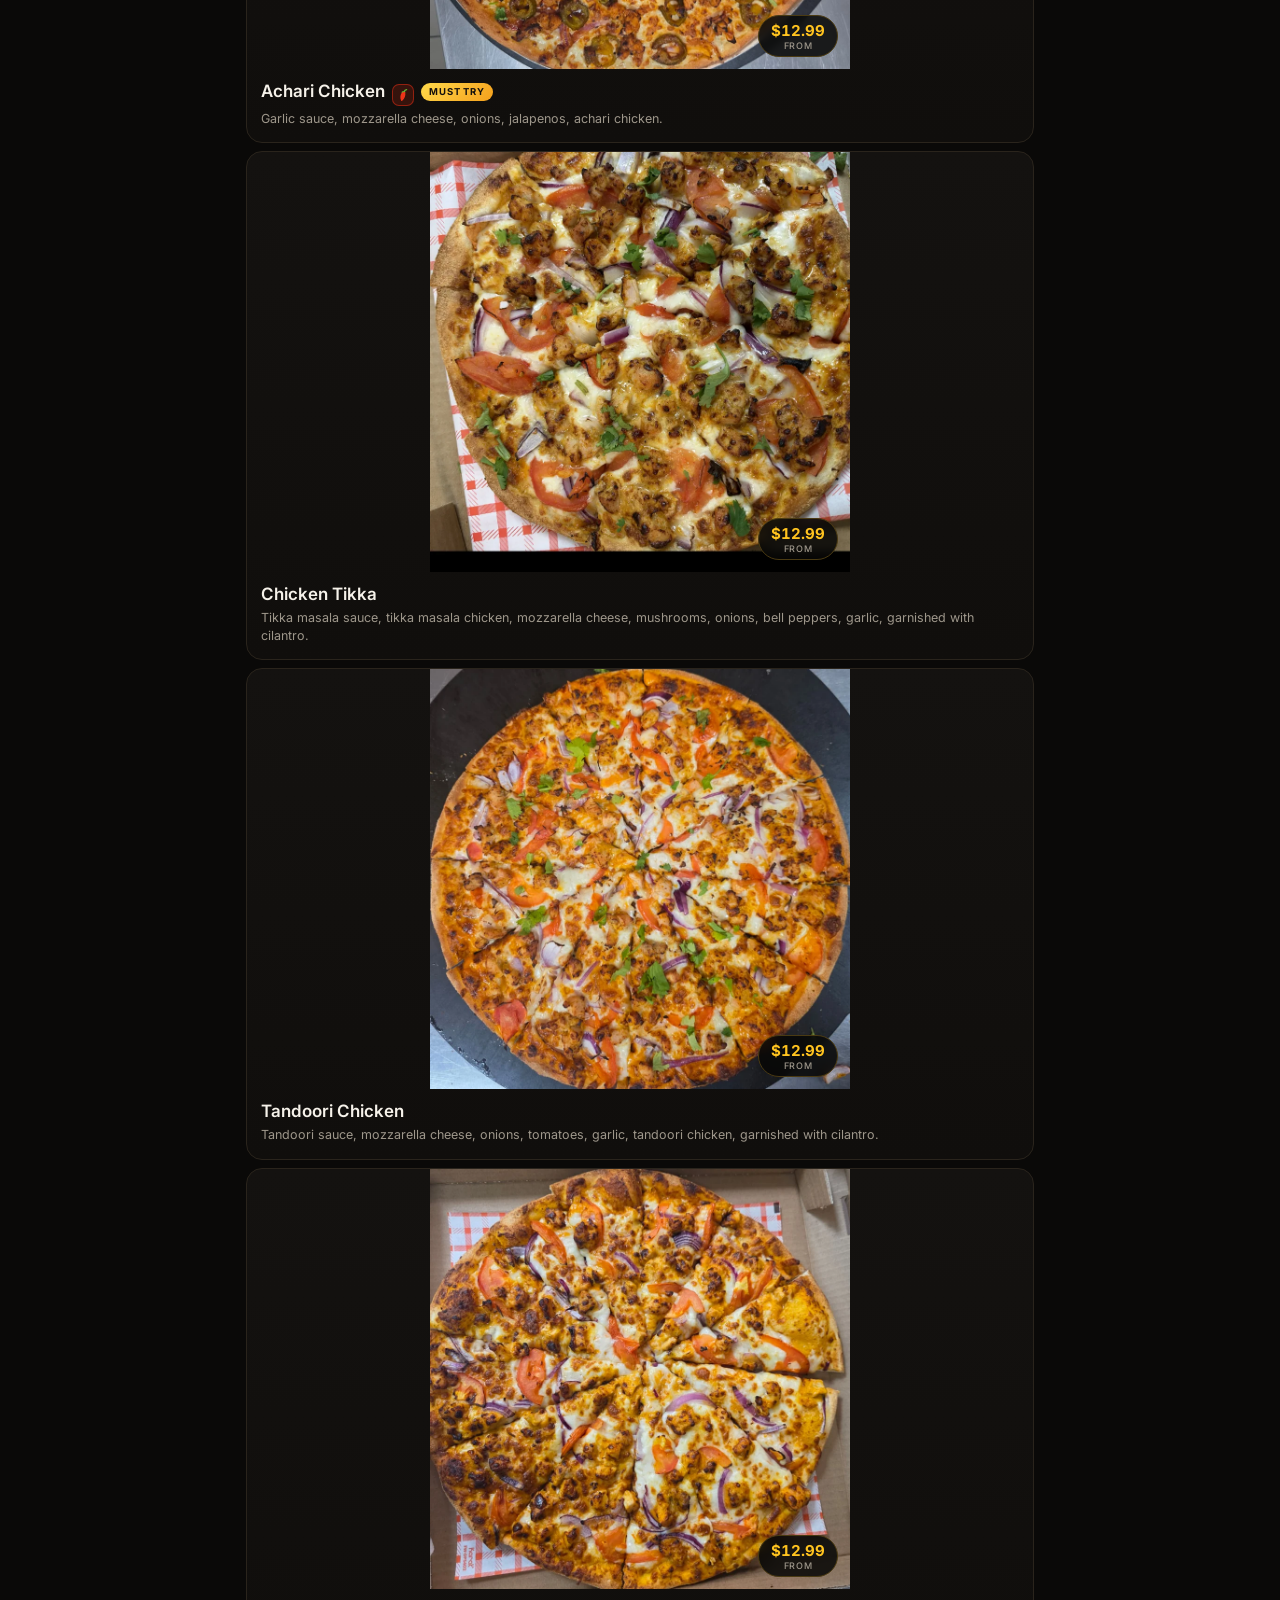
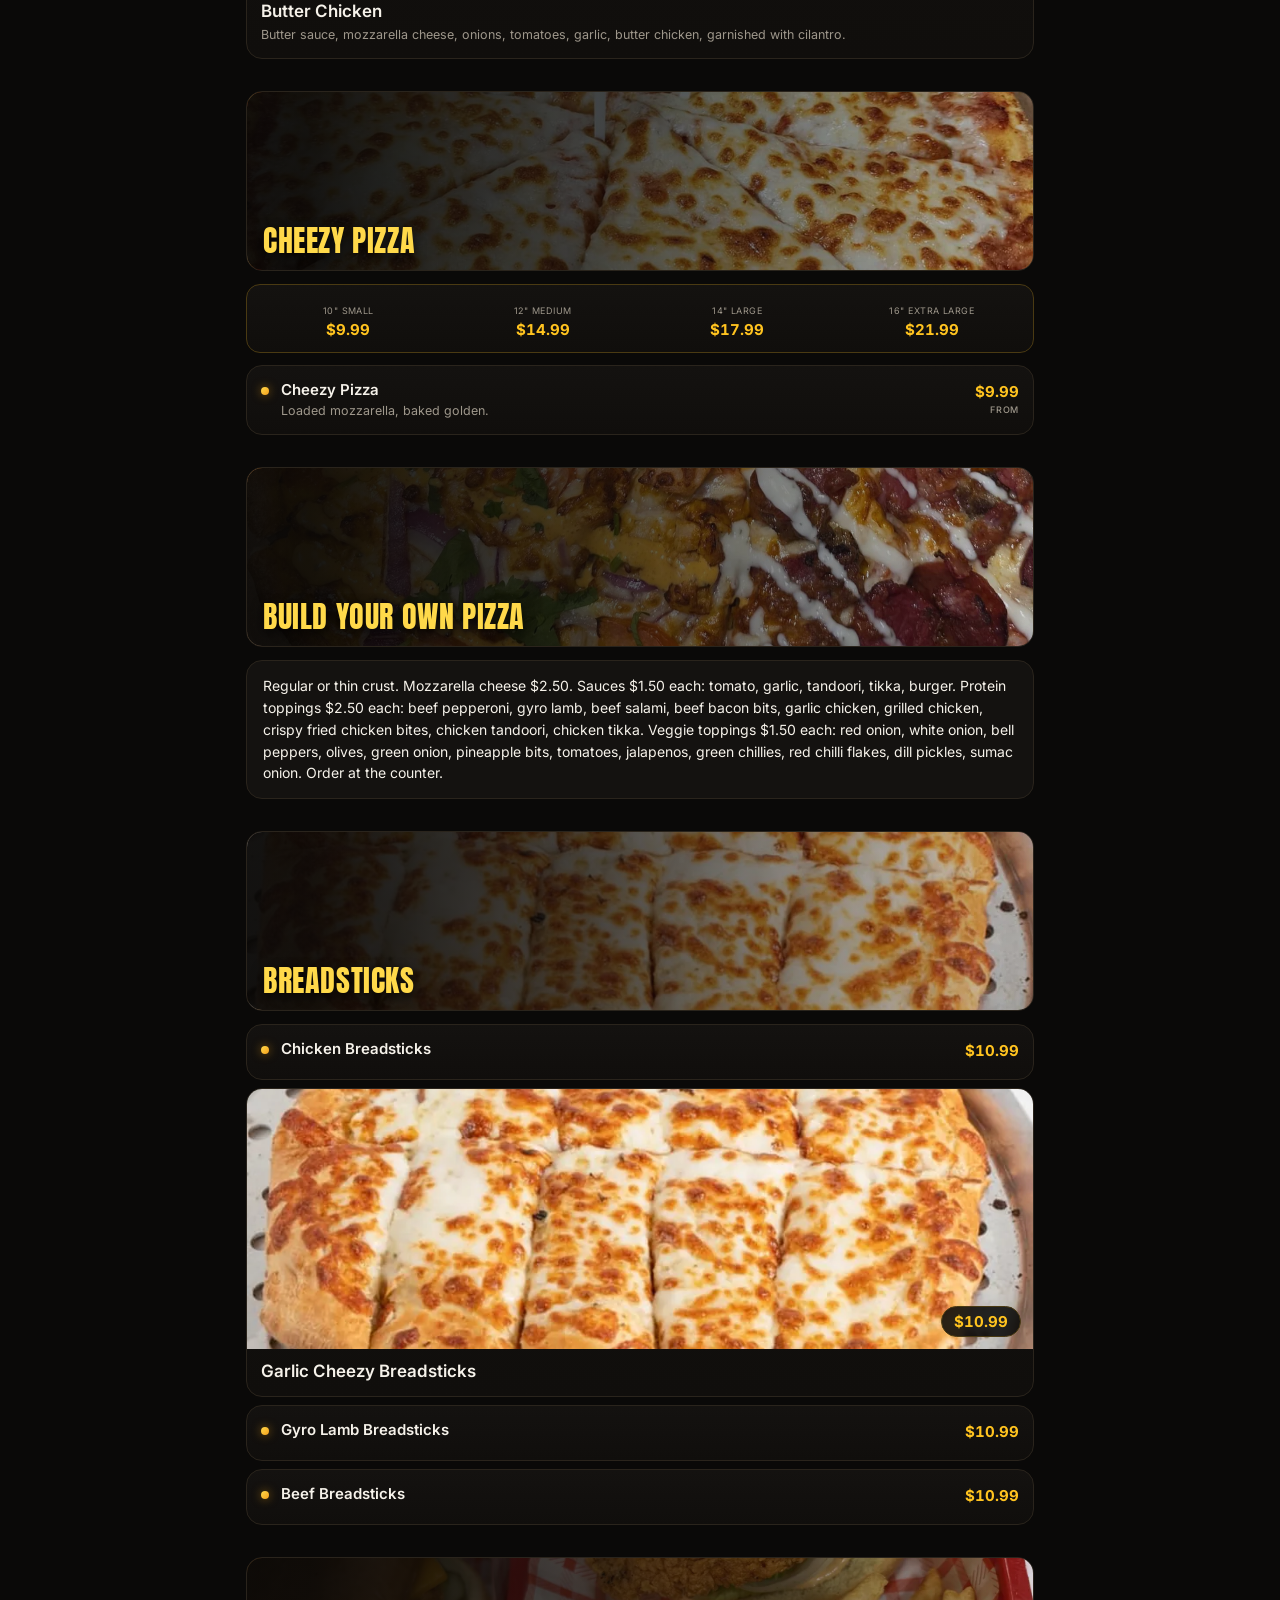
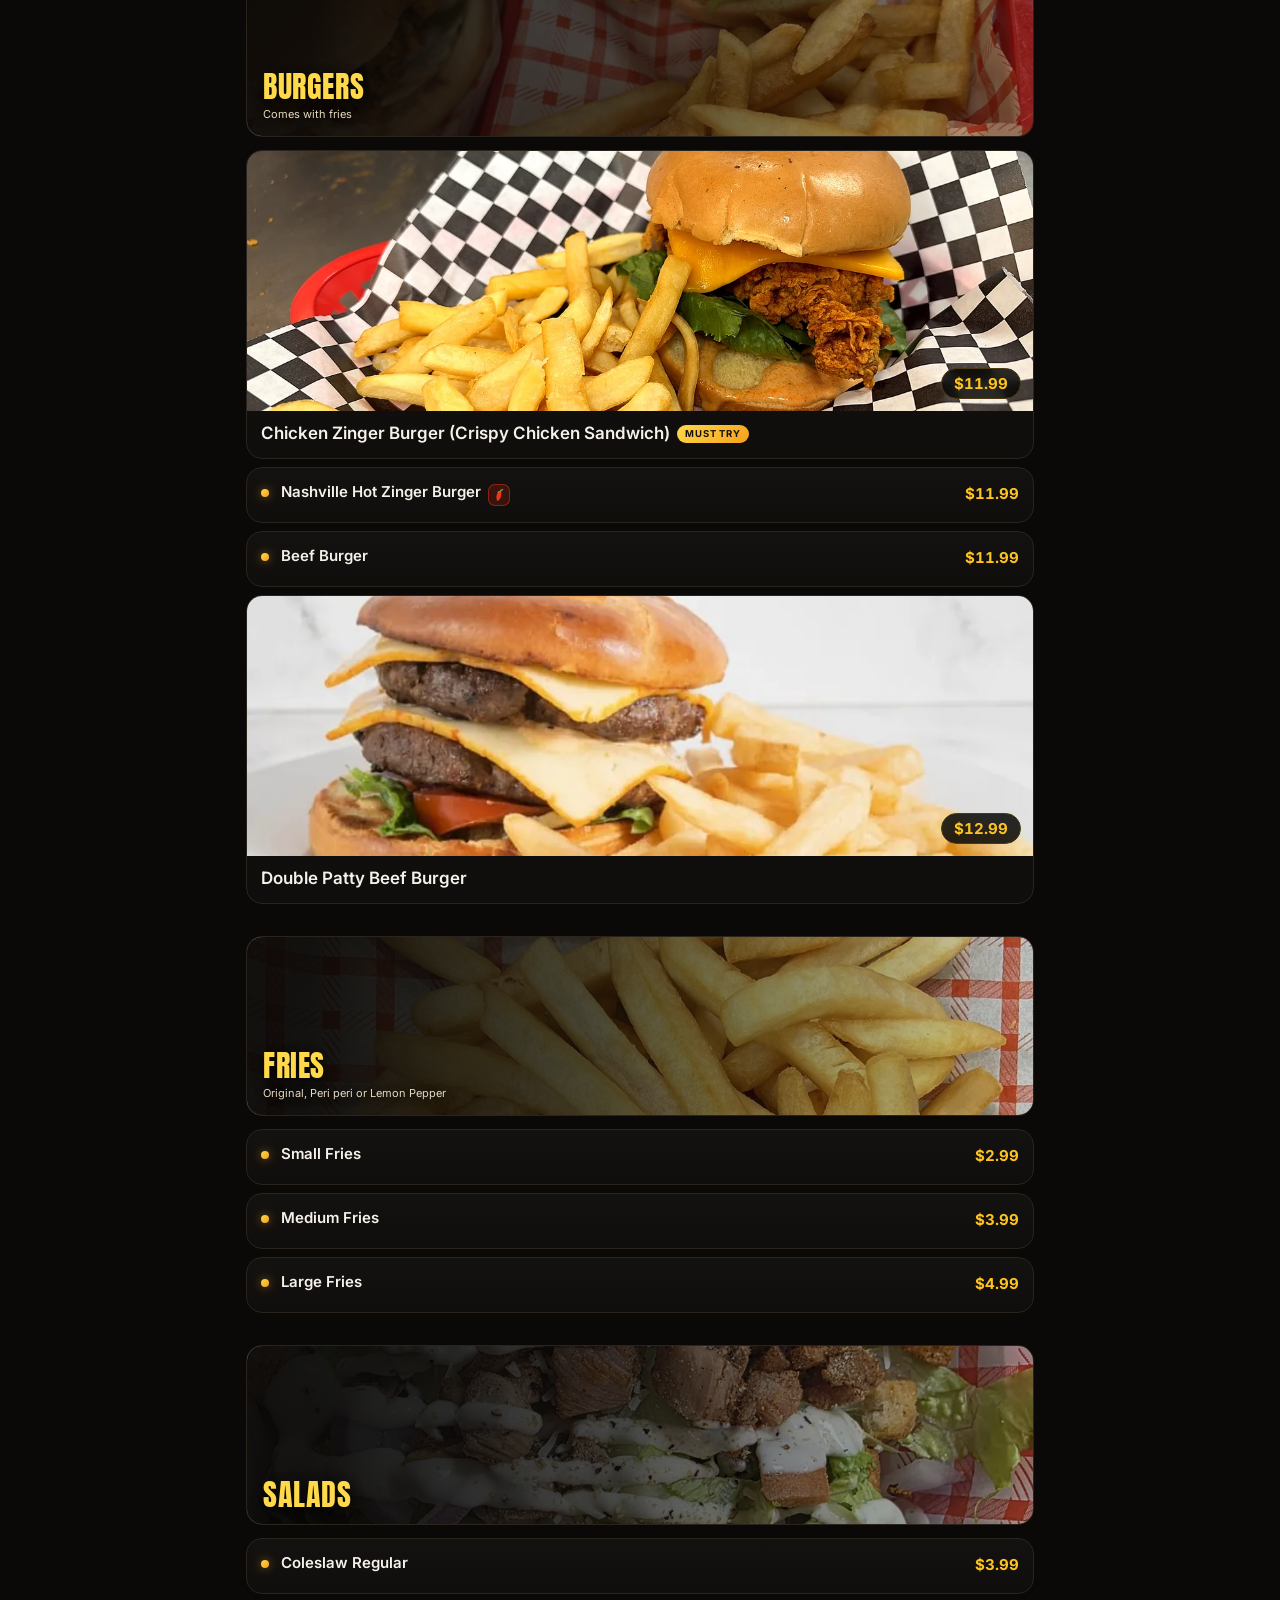
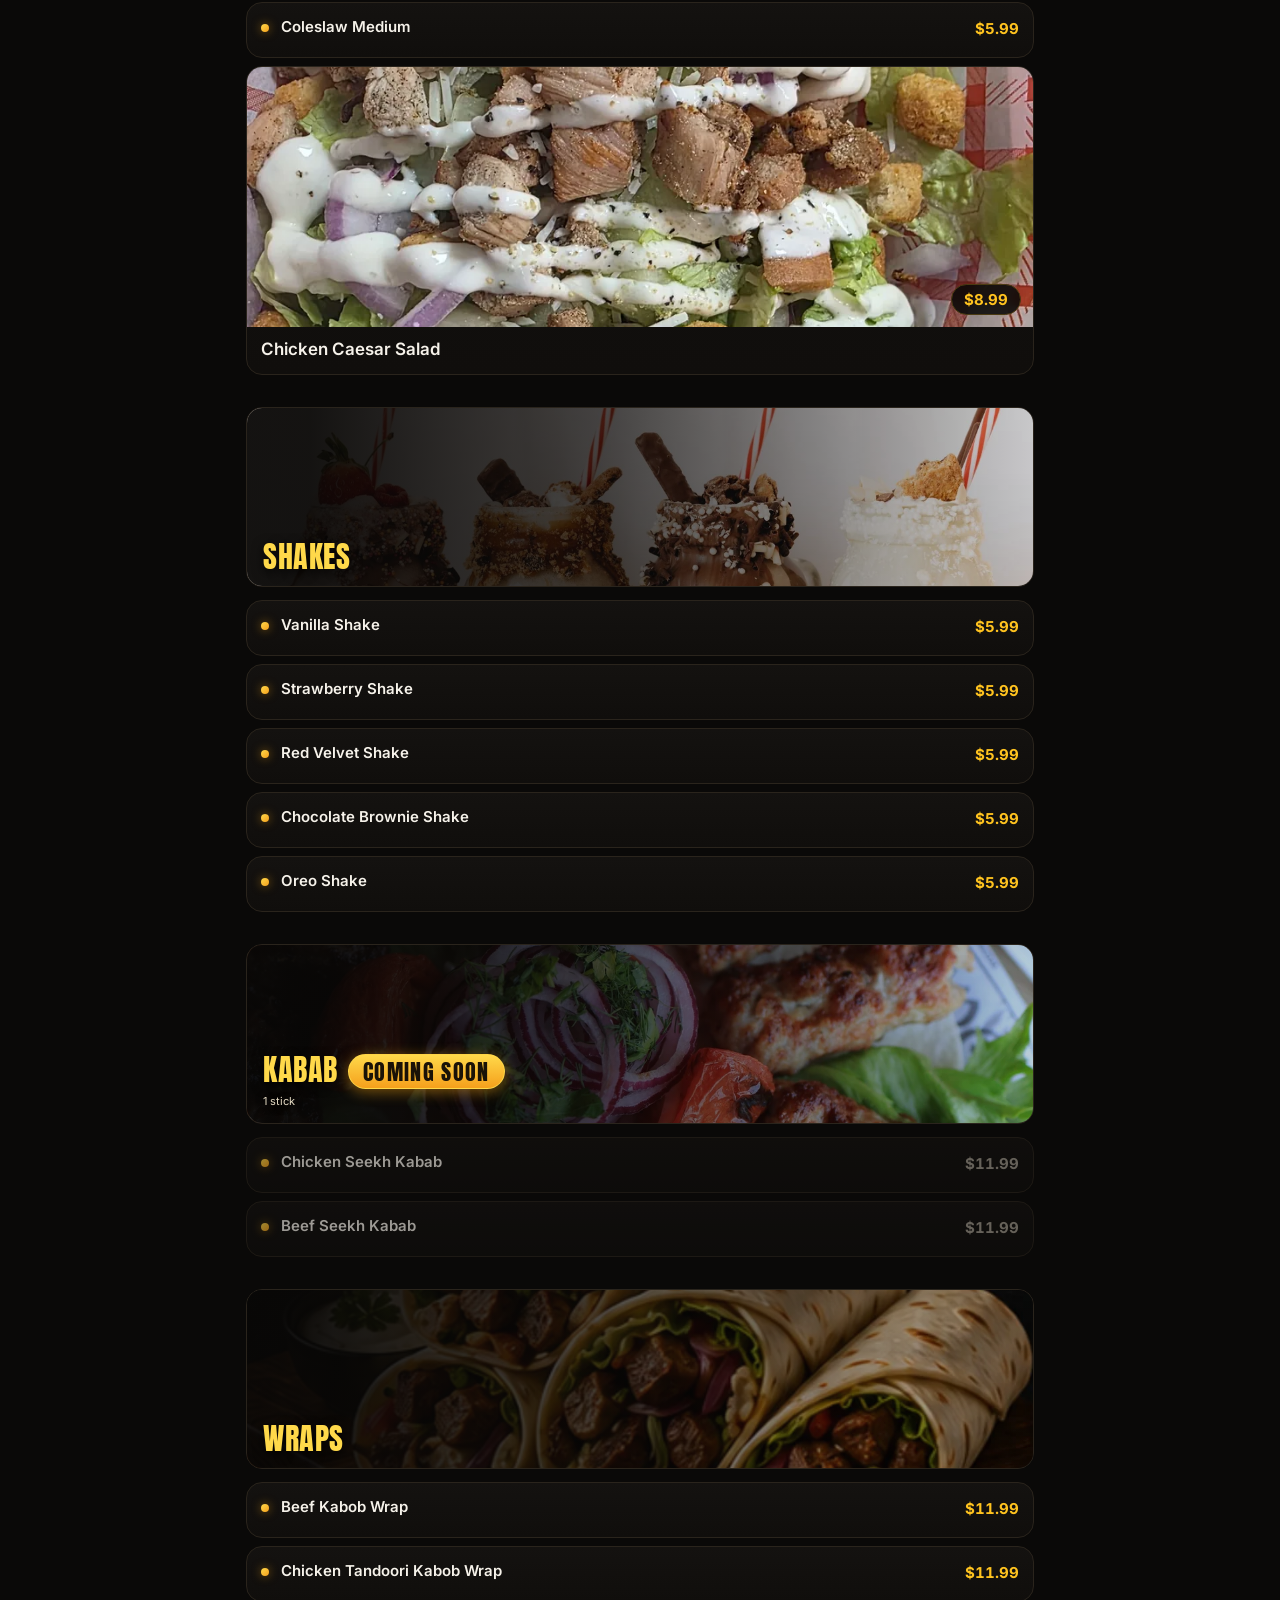
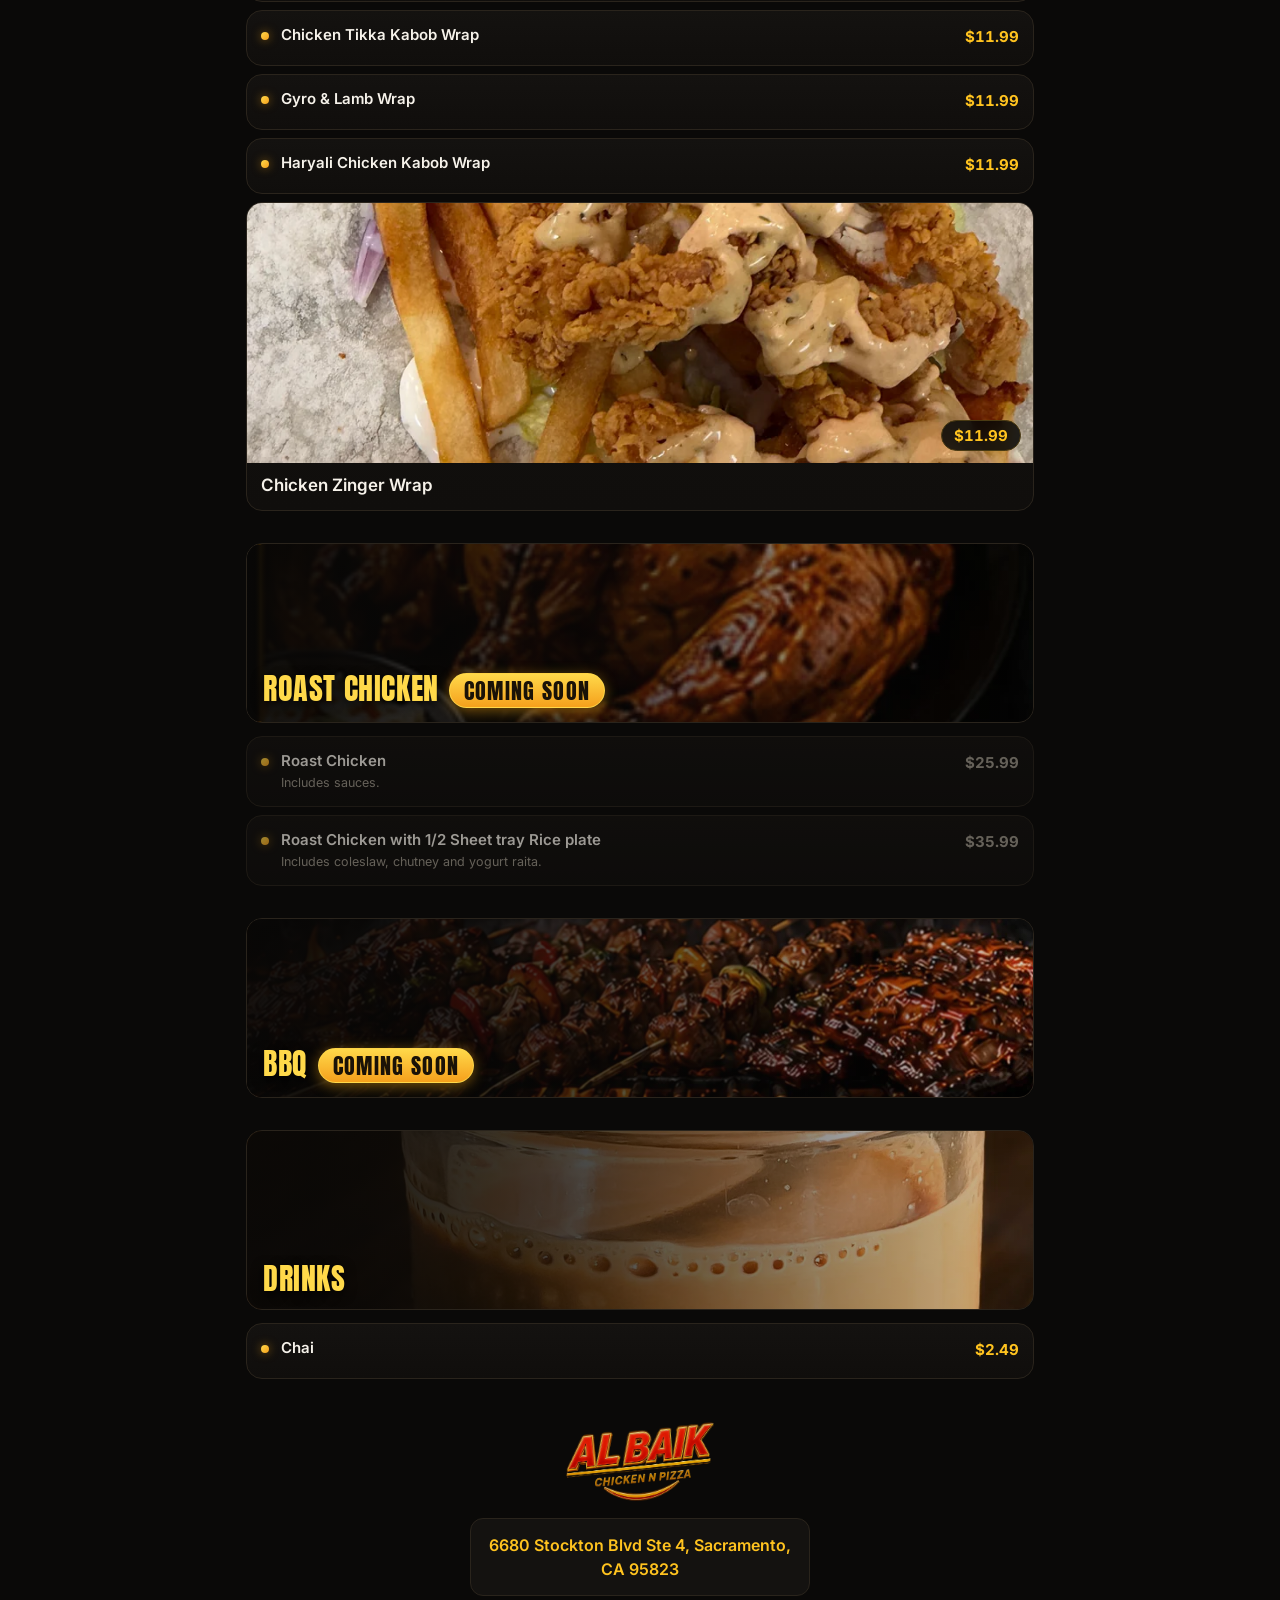
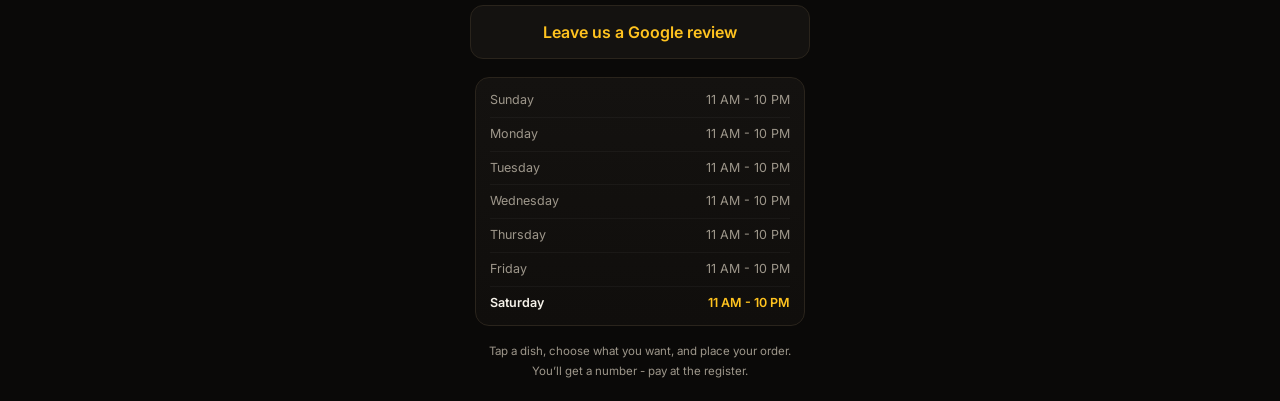
==== commit 0744d232: "Chicken Tikka: tikka masala chicken, not tandoori The Chicken Tikka pizza was described as containin" ====
--- a/index.html
+++ b/index.html
@@ -194,7 +194,7 @@
 </div>
 
 <script src="assets/js/config.js?v=53bec495"></script>
-<script src="assets/js/menu-data.js?v=d0573645"></script>
+<script src="assets/js/menu-data.js?v=b9ee5d56"></script>
 <script src="assets/js/app.js?v=dfa33198"></script>
 </body>
 </html>
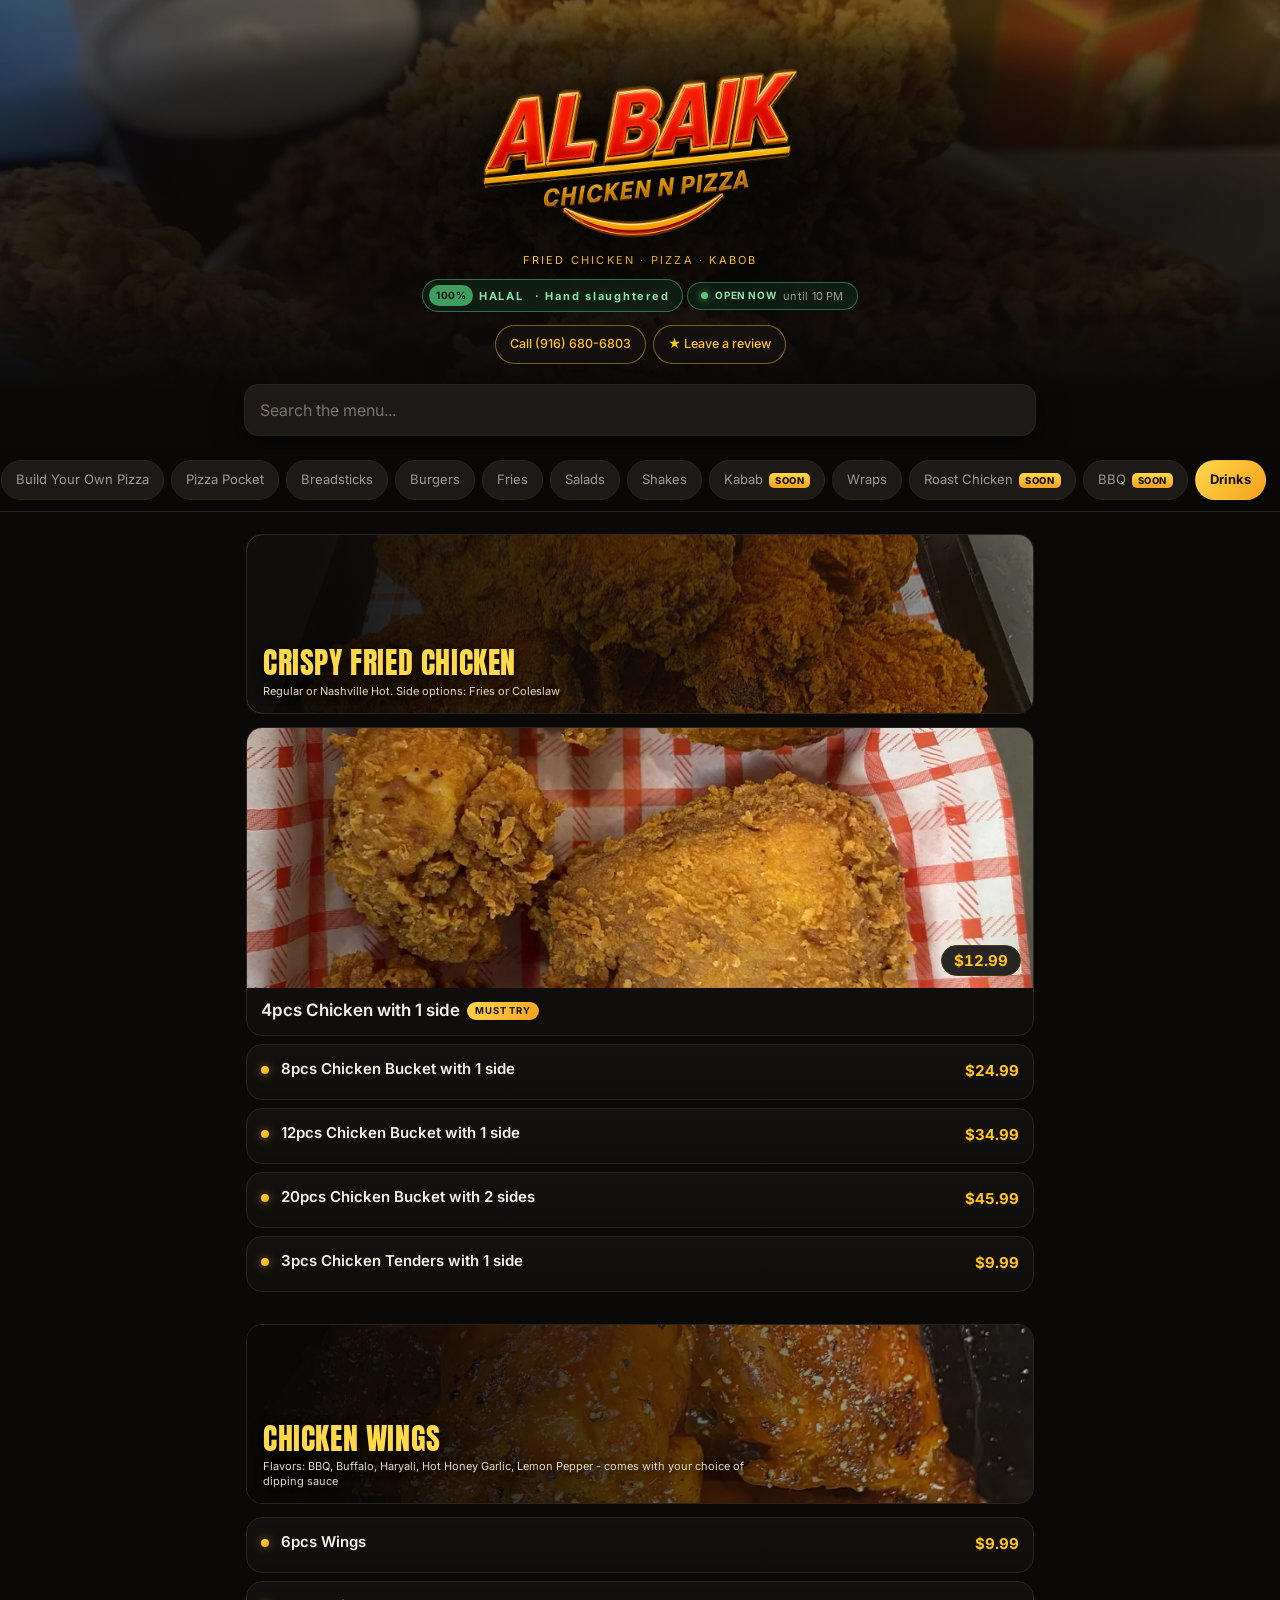
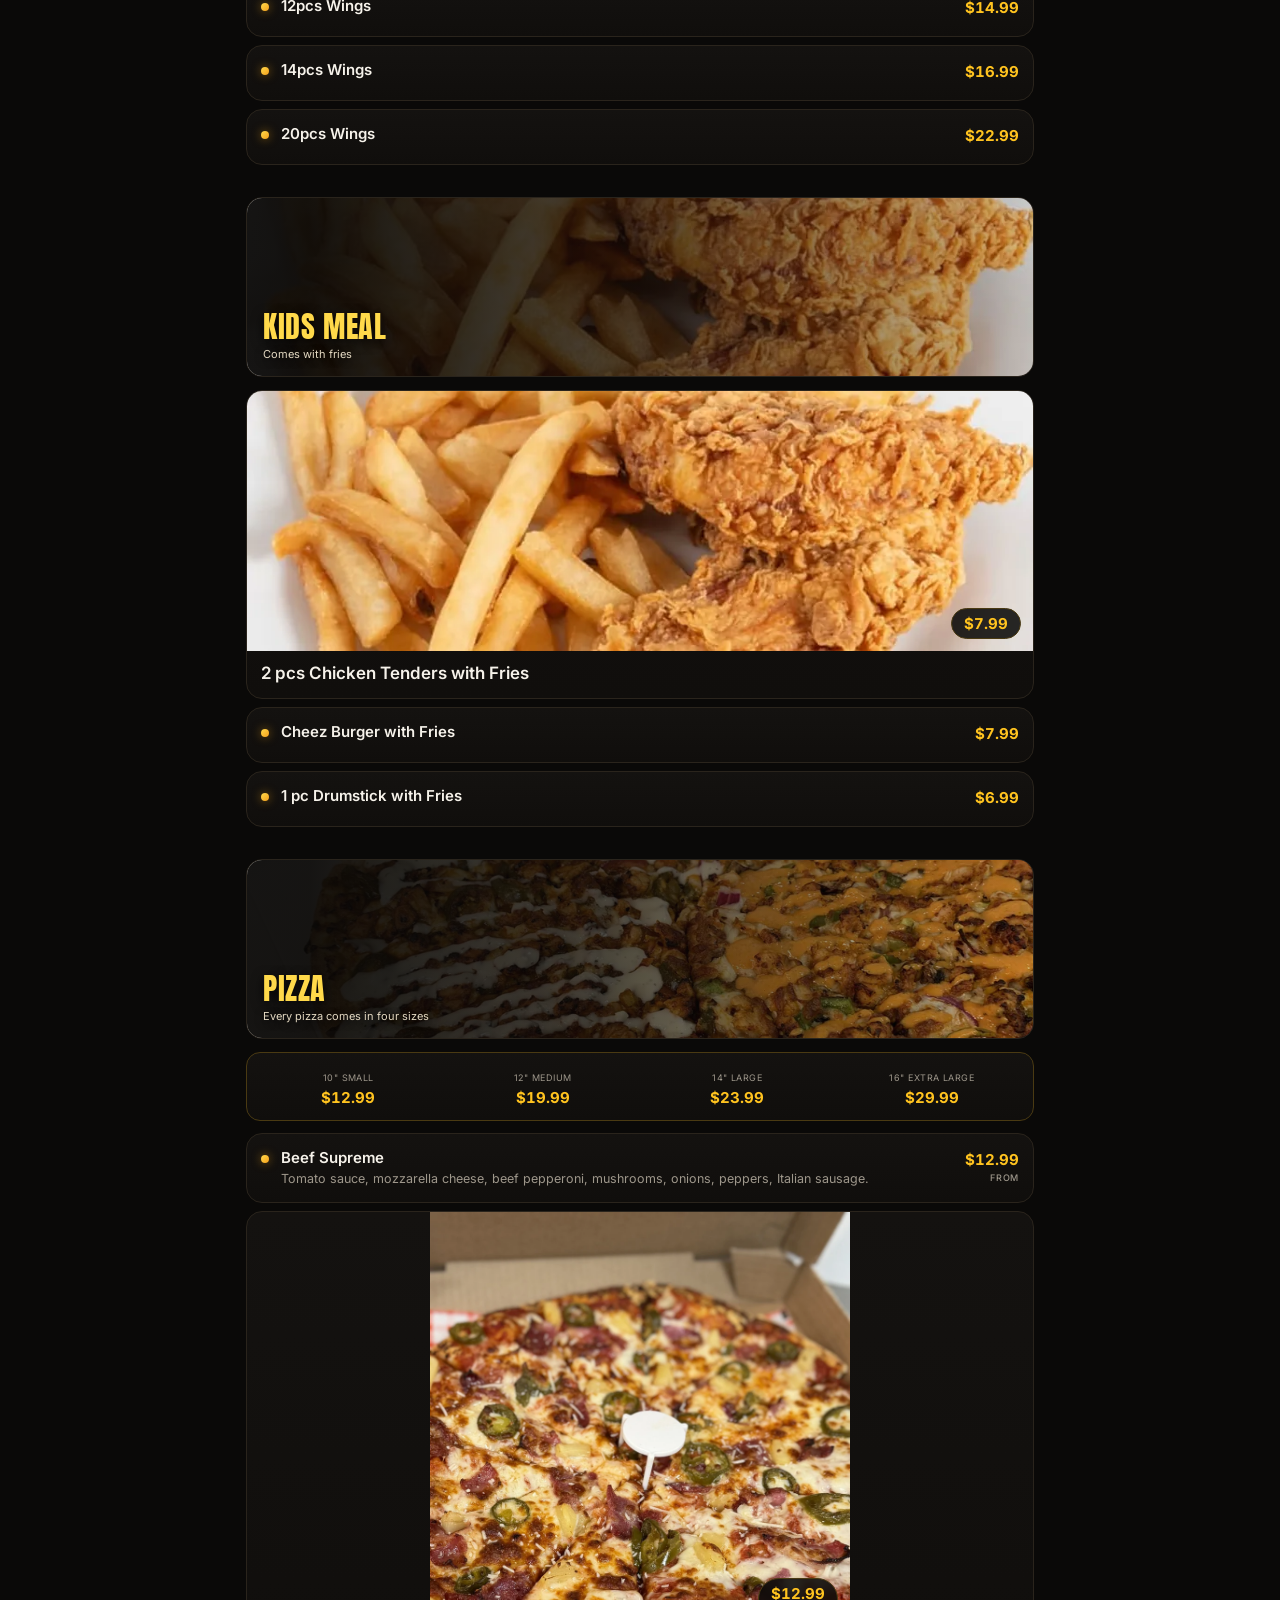
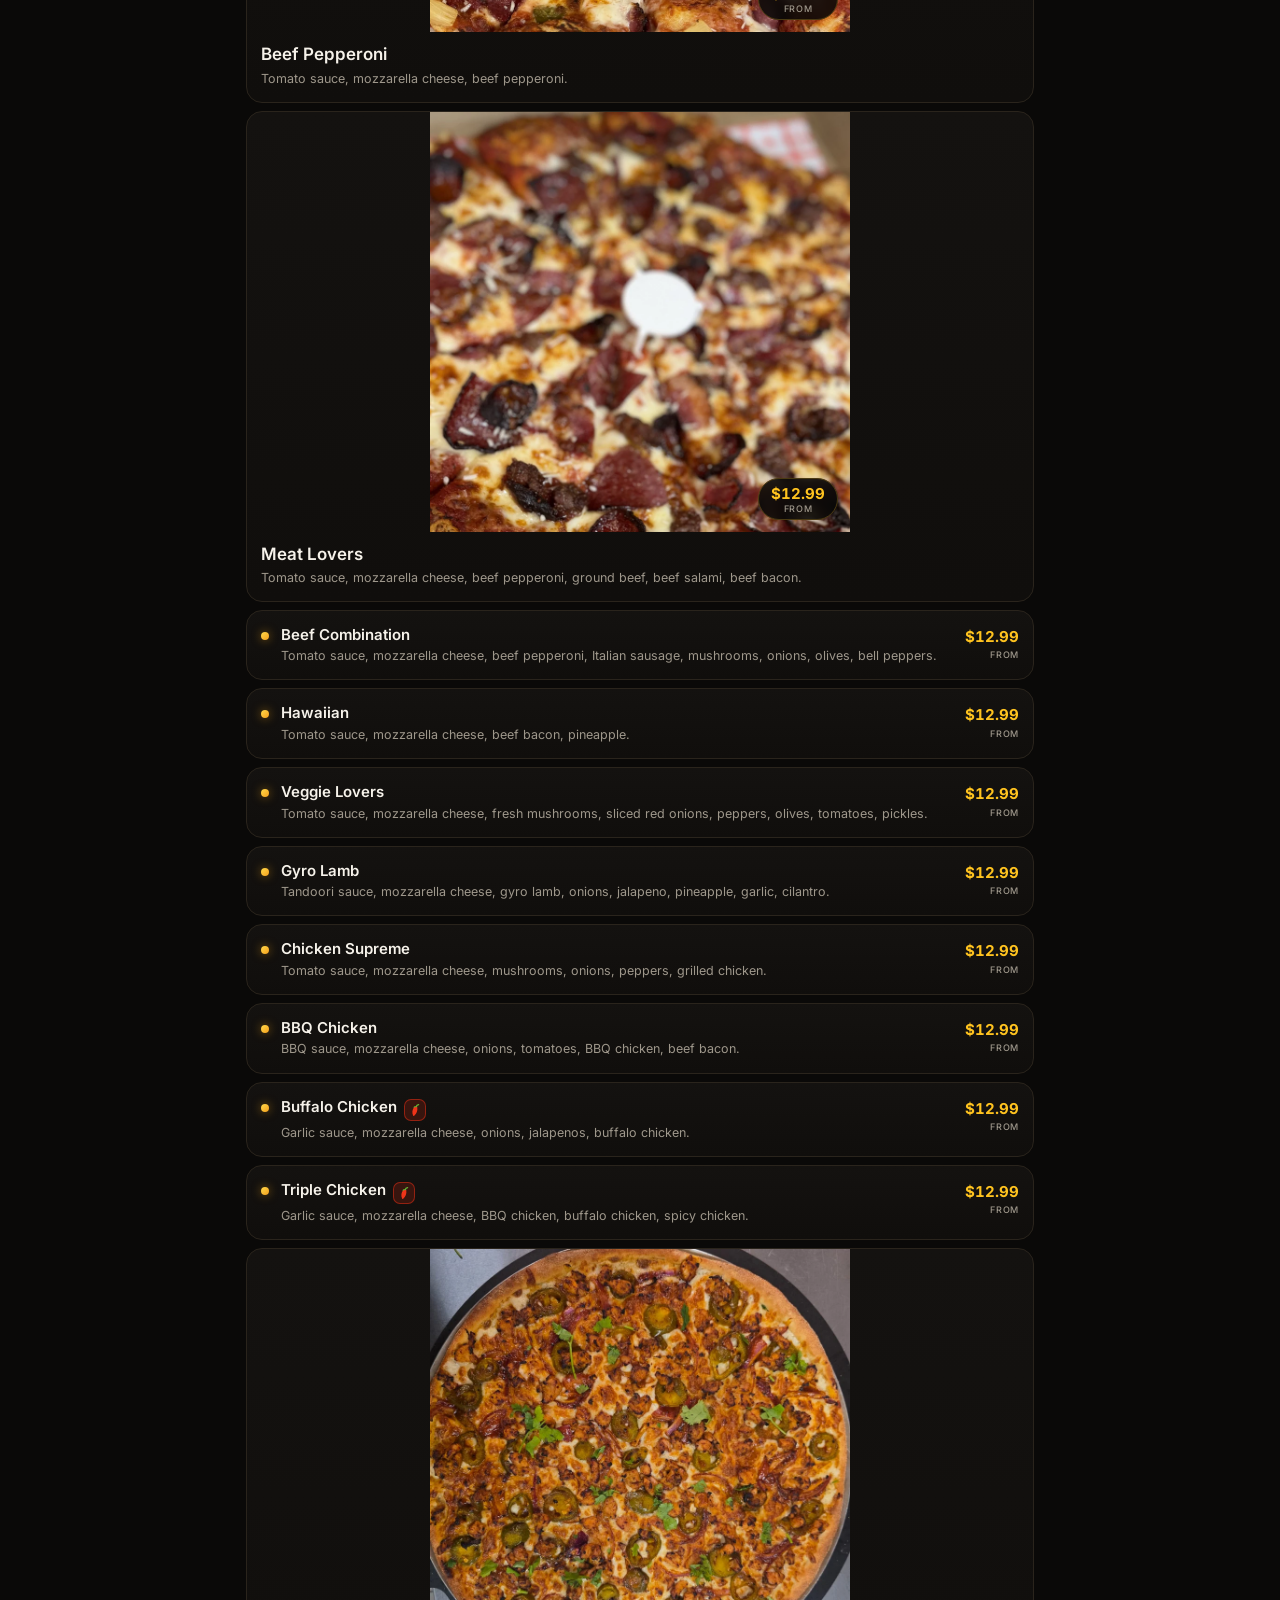
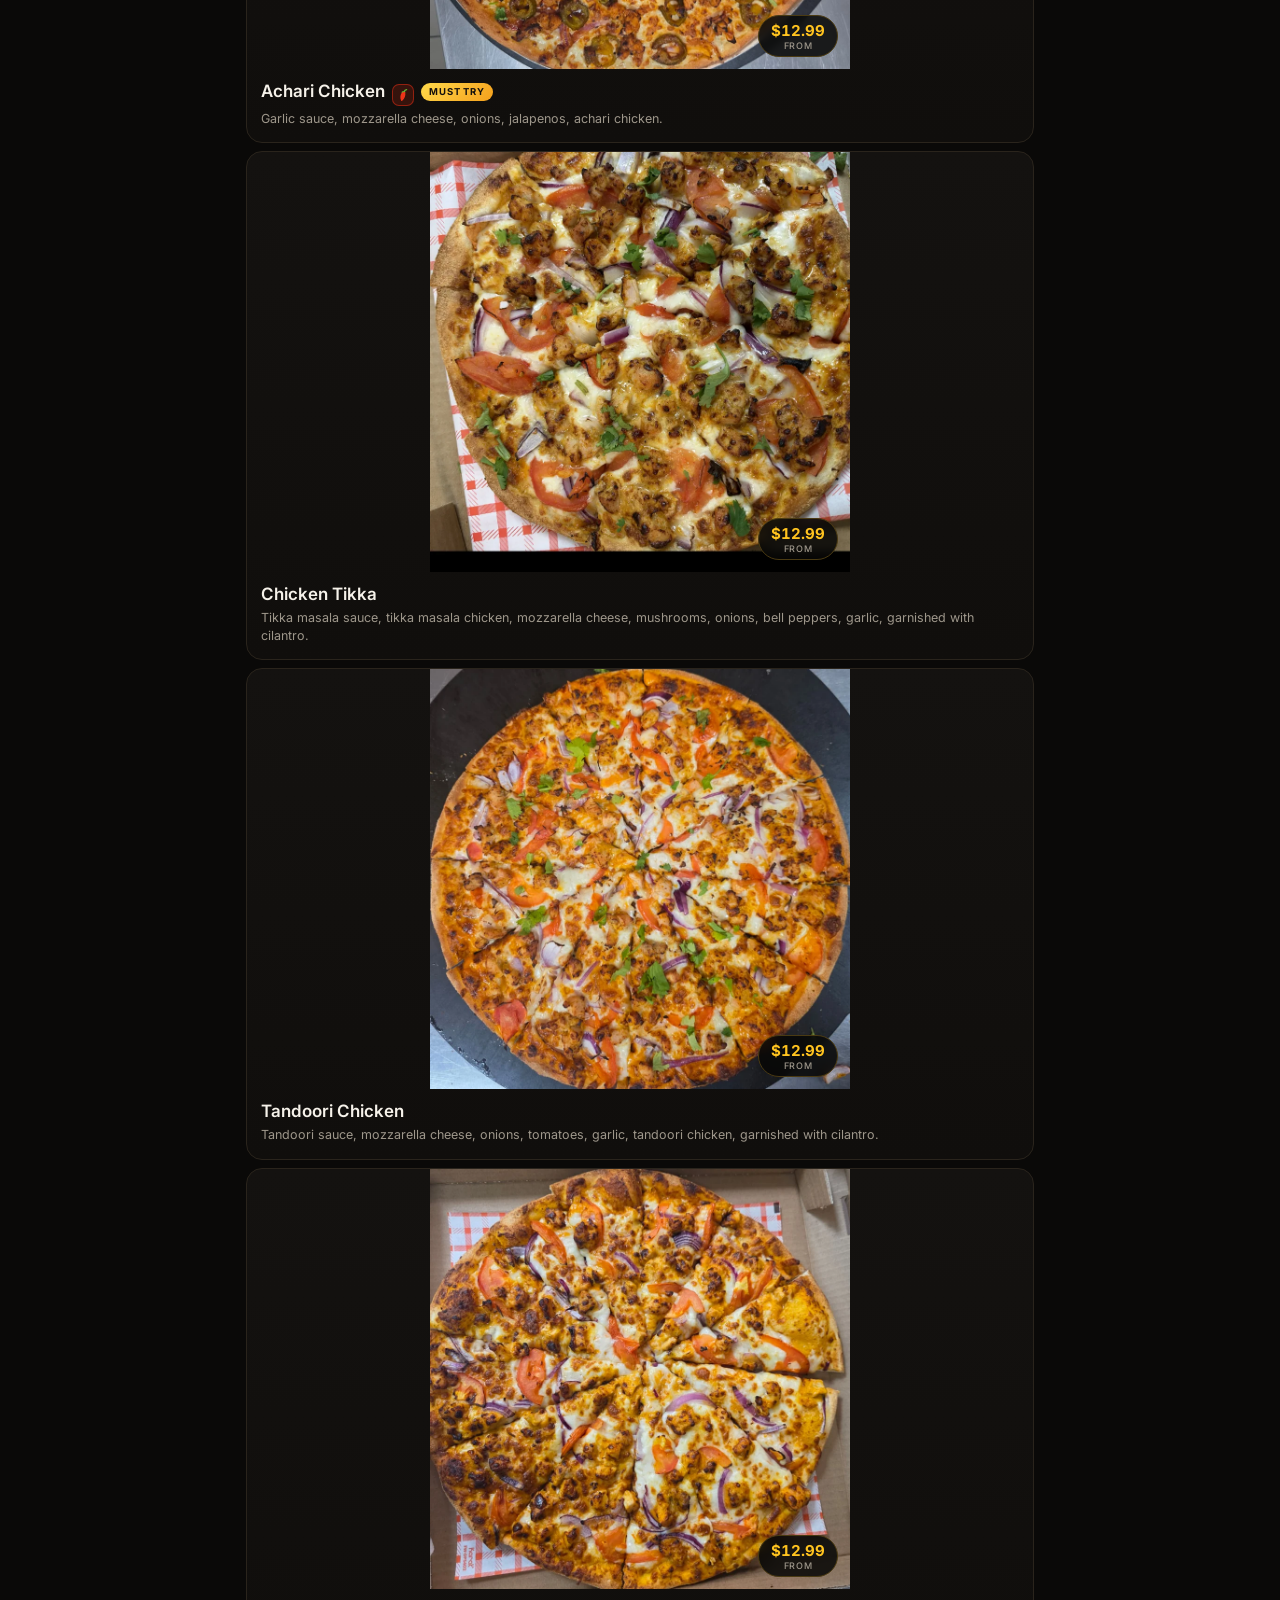
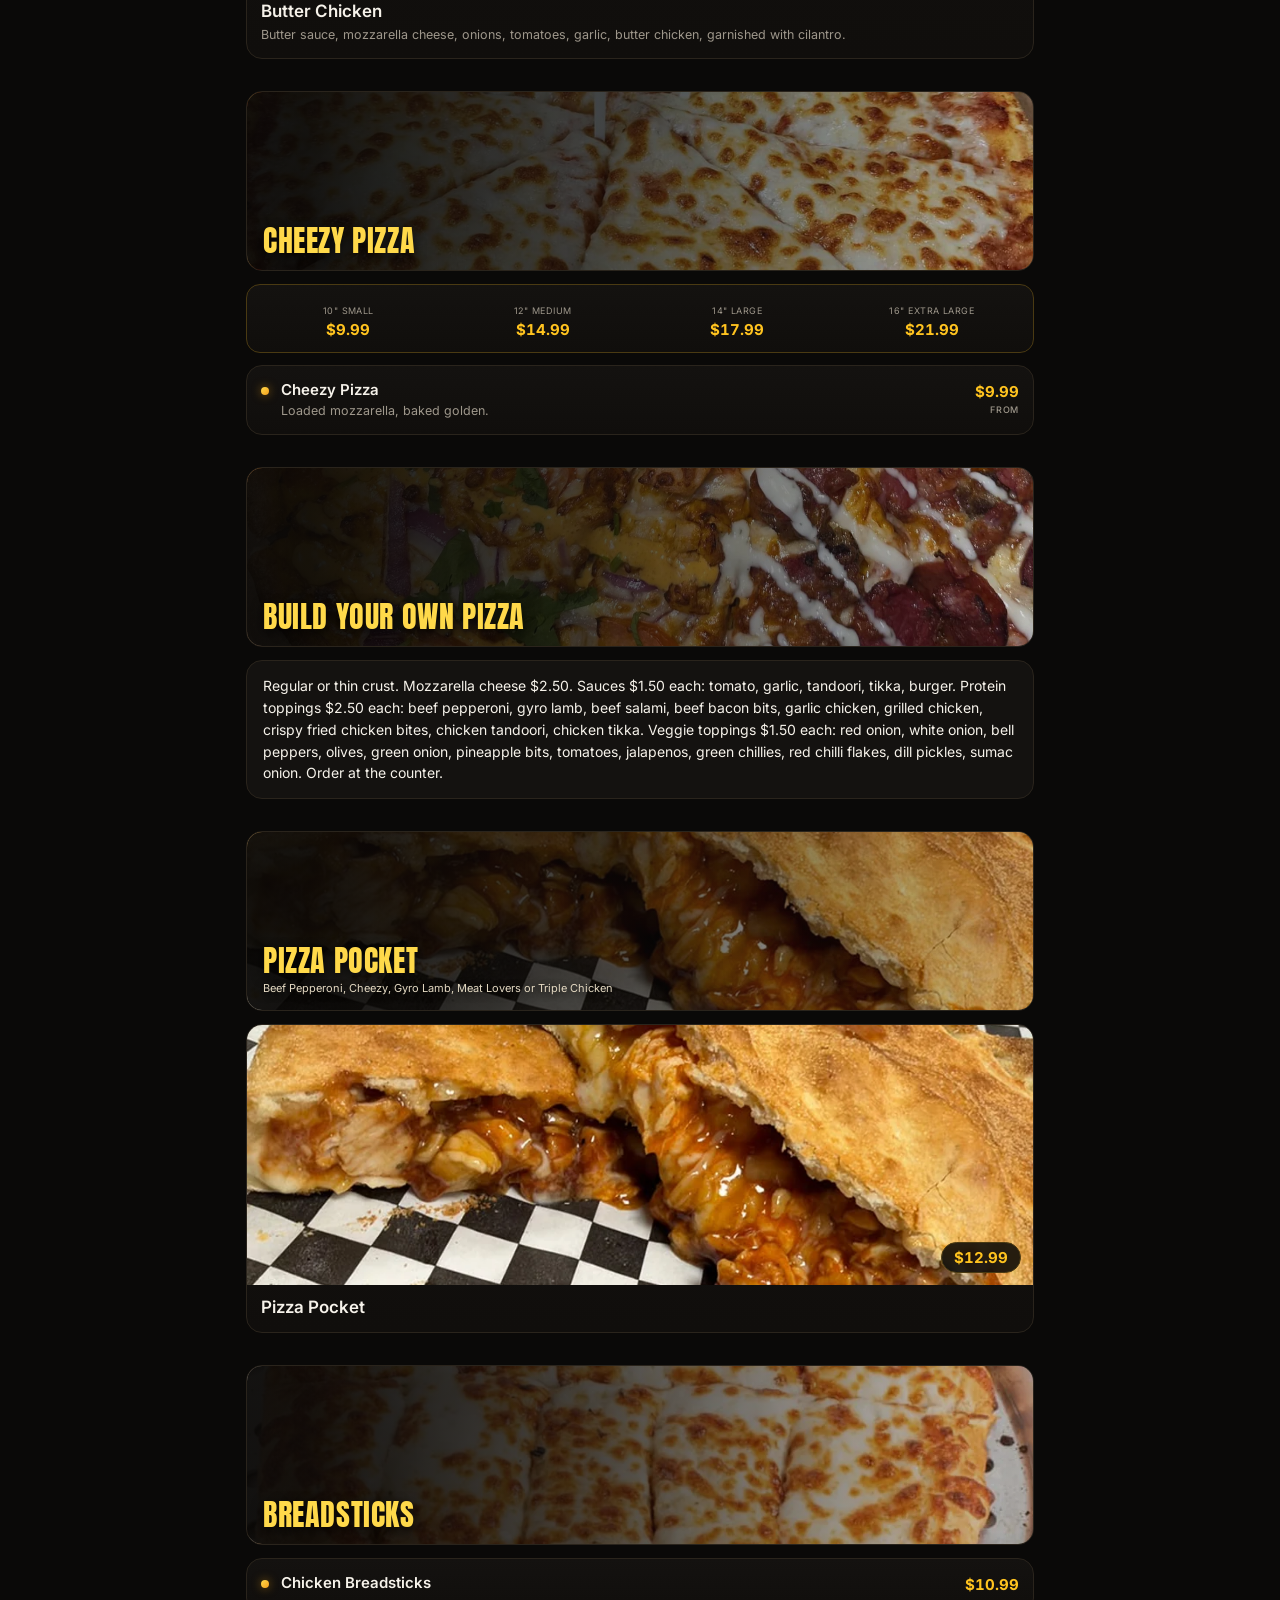
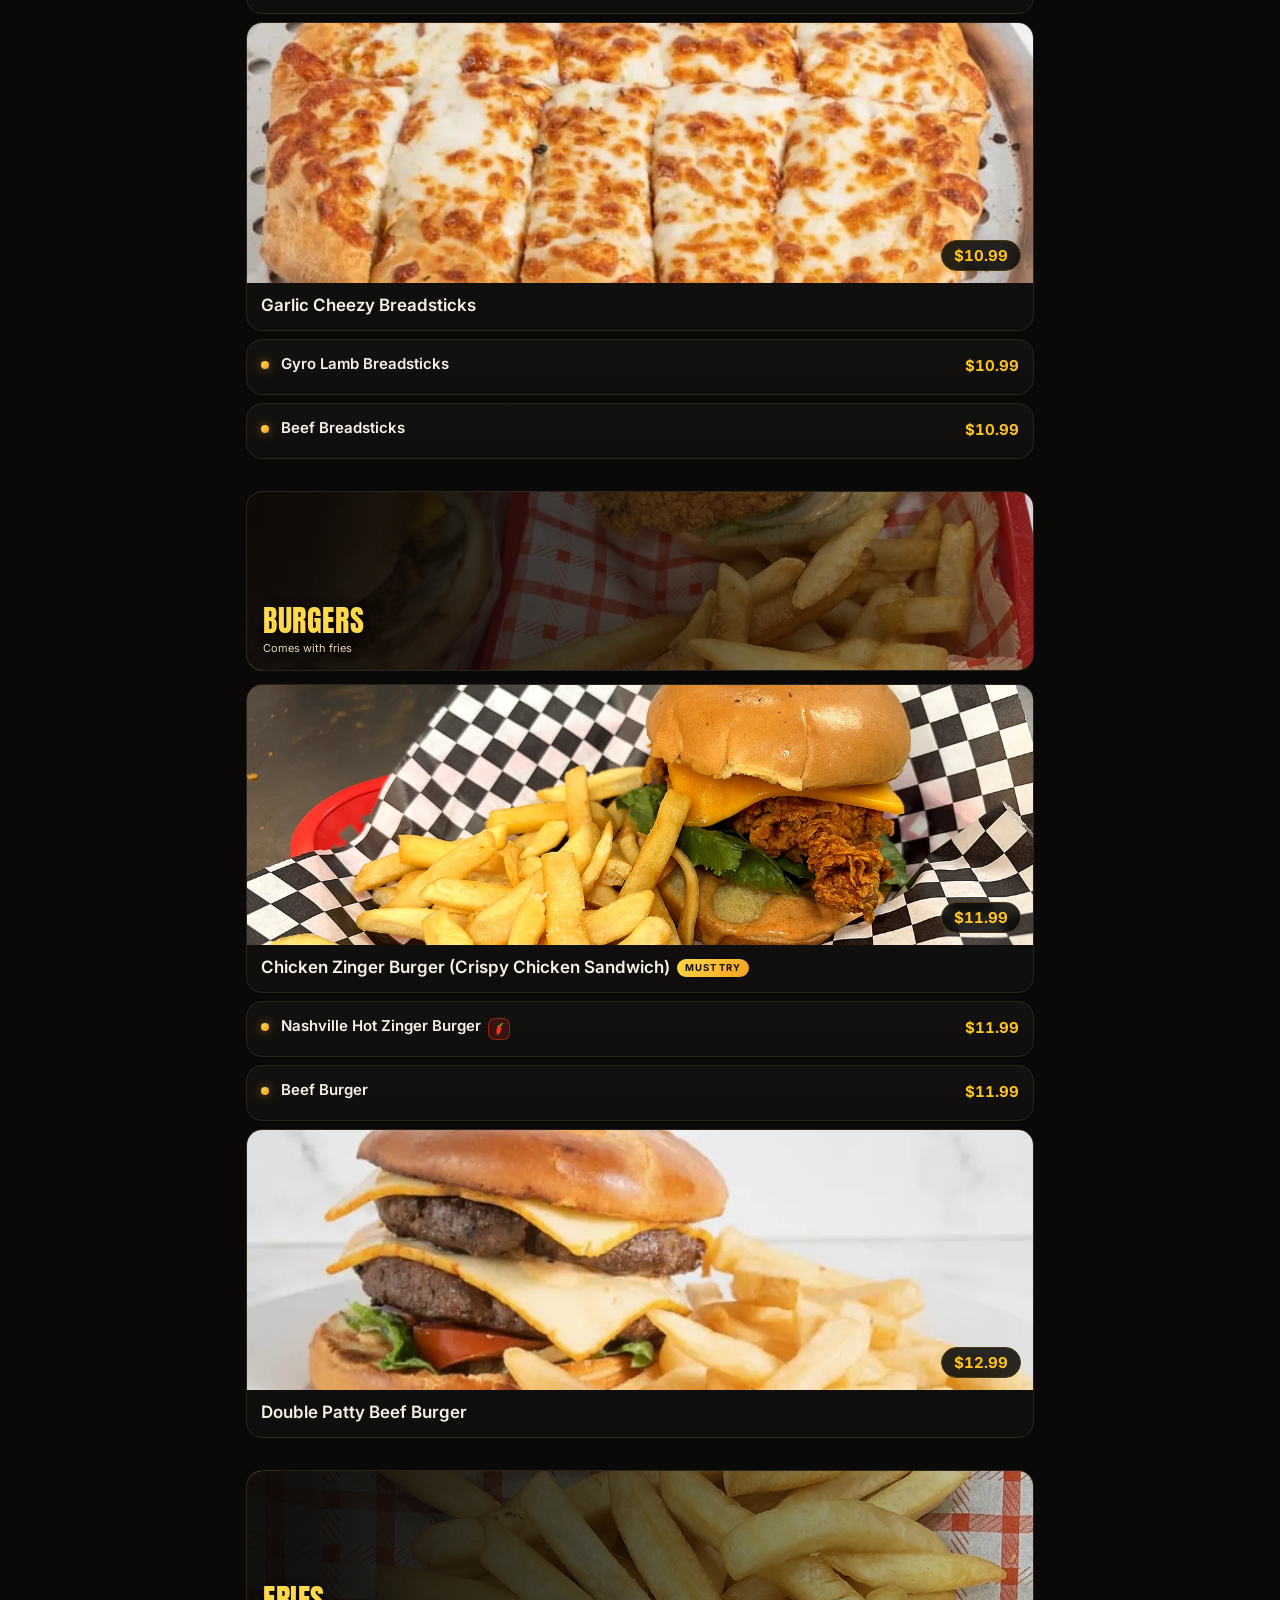
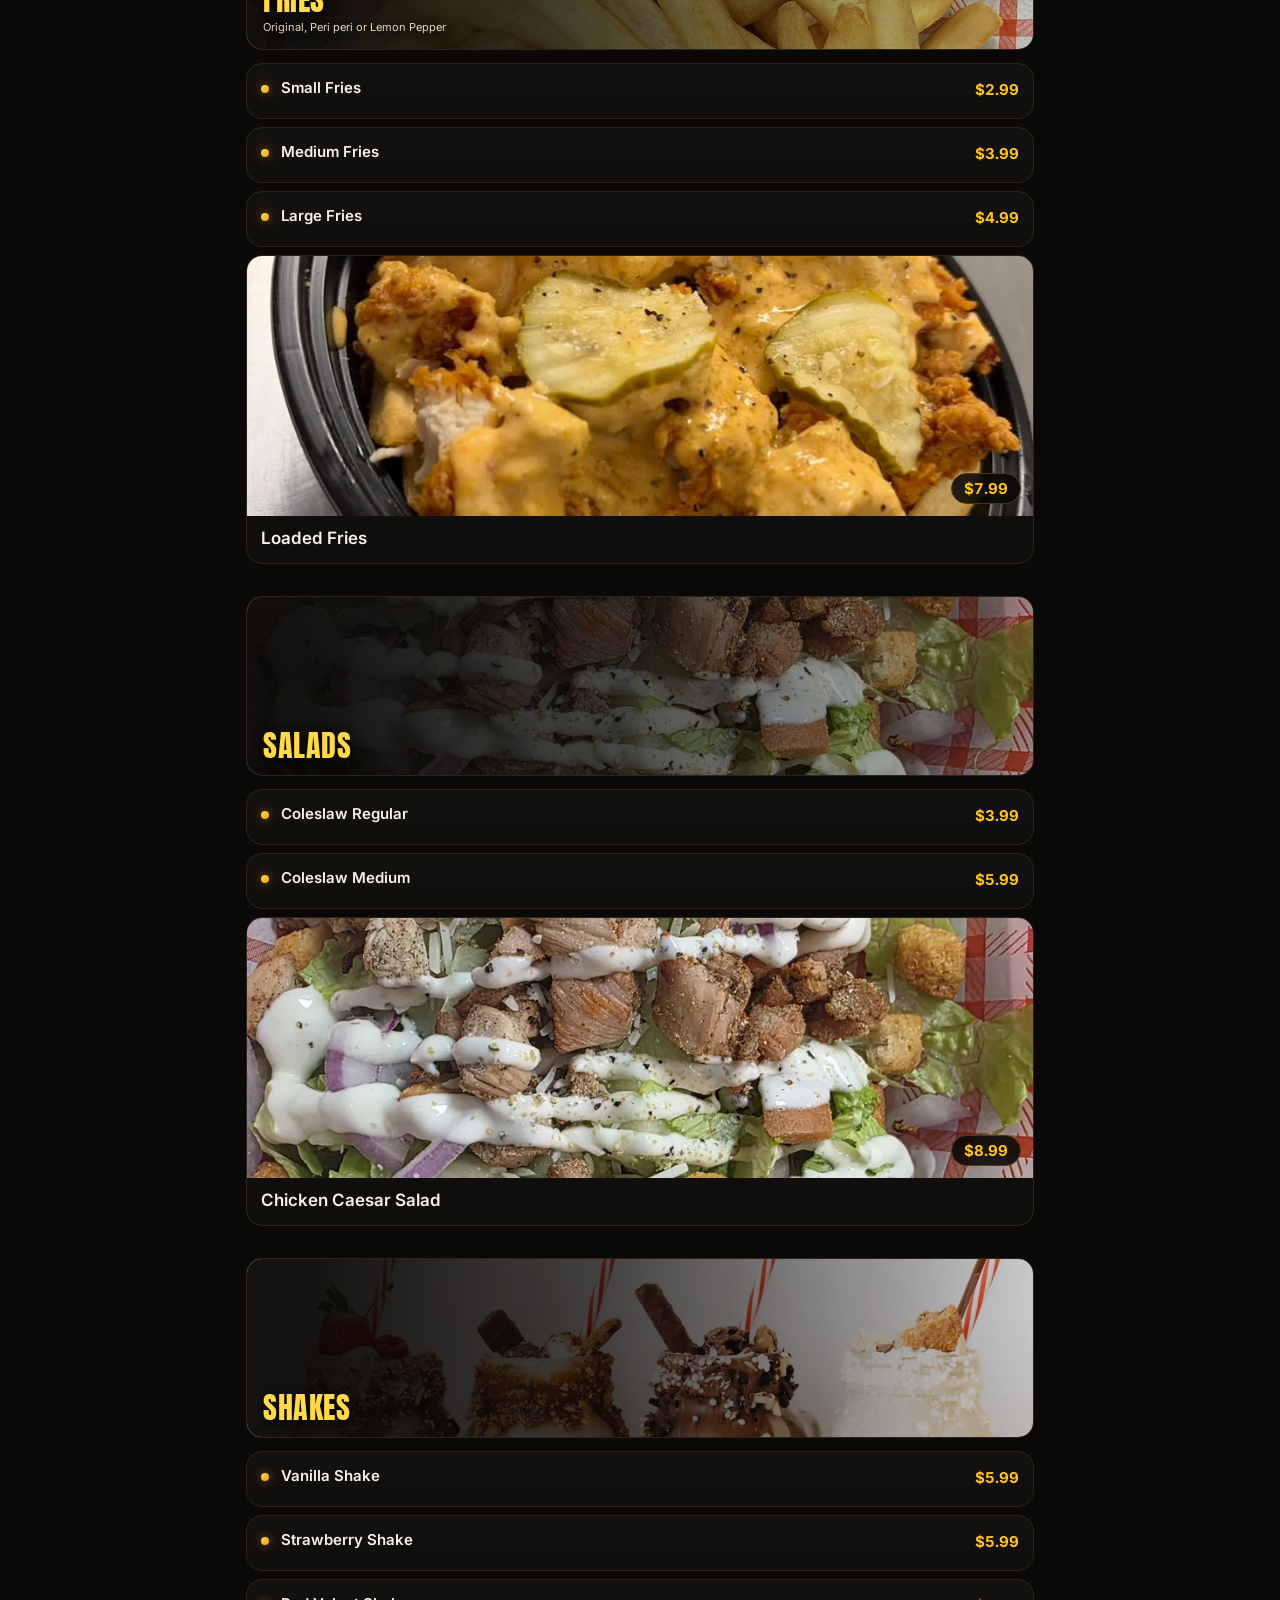
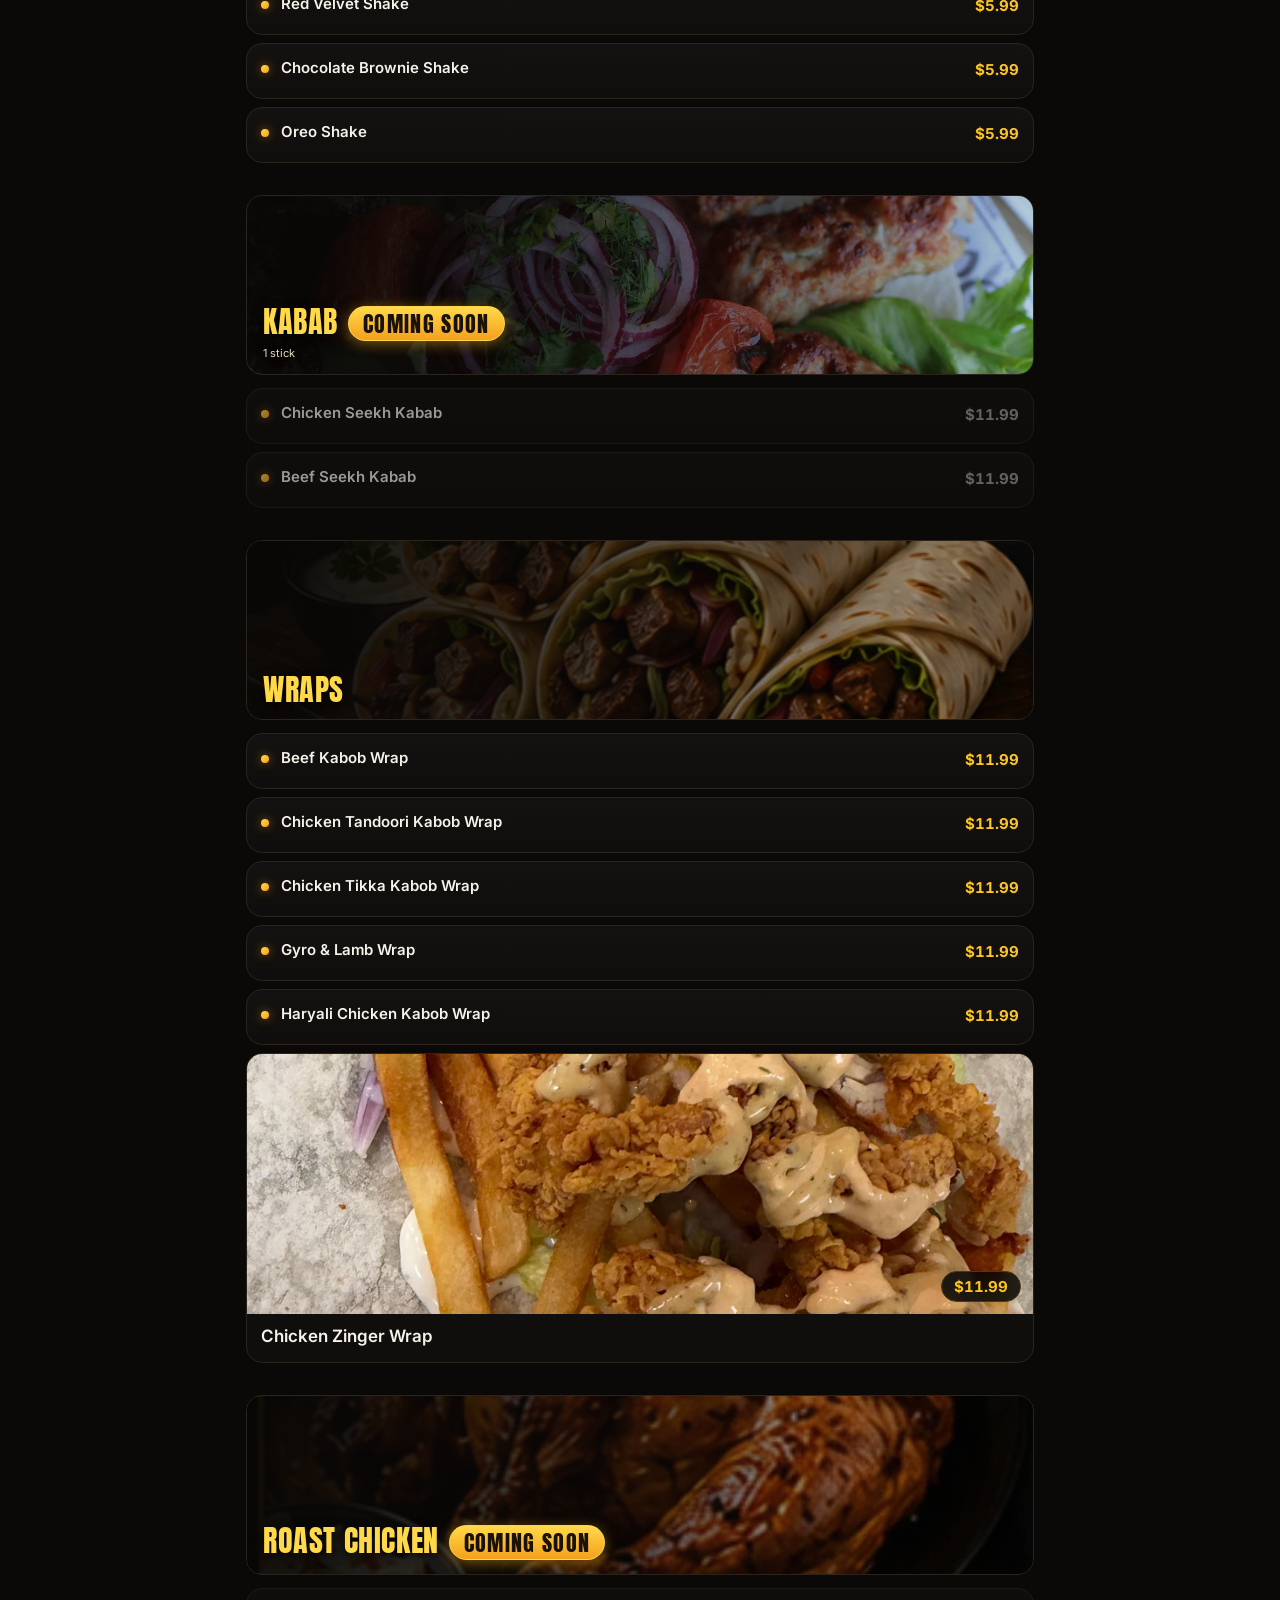
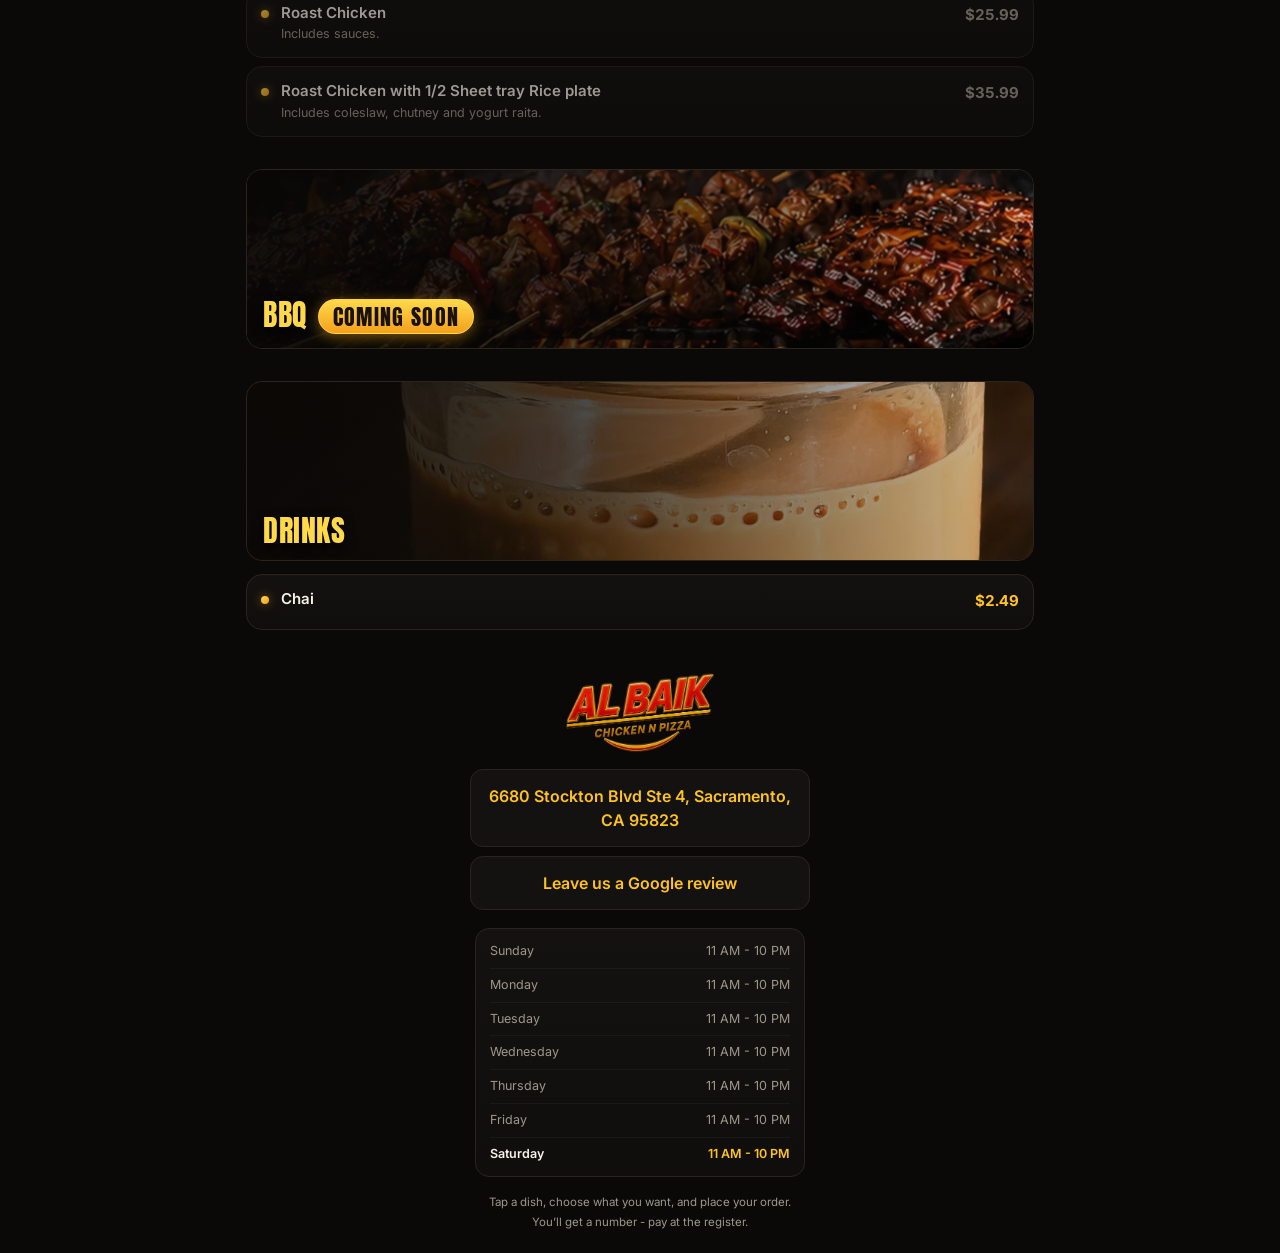
==== commit 5e6e07c0: "Loaded Fries and Pizza Pocket Two new items the owner sent photos of on 13 Nov.  - Loaded Fries $7.9" ====
--- a/index.html
+++ b/index.html
@@ -52,7 +52,7 @@
 <link rel="preconnect" href="https://fonts.gstatic.com" crossorigin>
 <link href="https://fonts.googleapis.com/css2?family=Anton&family=Inter:wght@400;500;600;700;800&display=swap" rel="stylesheet">
 <link rel="preload" as="image" href="assets/img/hero.webp">
-<link rel="stylesheet" href="assets/css/style.css?v=19d1f430">
+<link rel="stylesheet" href="assets/css/style.css?v=a40b7d28">
 </head>
 <body>
 
@@ -194,7 +194,7 @@
 </div>
 
 <script src="assets/js/config.js?v=53bec495"></script>
-<script src="assets/js/menu-data.js?v=b9ee5d56"></script>
+<script src="assets/js/menu-data.js?v=abbb727b"></script>
 <script src="assets/js/app.js?v=dfa33198"></script>
 </body>
 </html>
--- a/assets/css/style.css
+++ b/assets/css/style.css
@@ -530,6 +530,11 @@
 /* the sheet's own footer: quantity beside the action */
 .sheet-foot{display:flex;align-items:center;gap:10px;margin-top:20px}
 .sheet-foot .ghost{margin-top:0}
+/* a note in the footer shares the row with the button; .ghost asks for 100%
+   width, which squeezed the note to one word per line. Only size the button
+   to its content when a note is actually beside it. */
+.sheet-foot .footwhy + .ghost,
+.sheet-foot .footwhy + .primary{width:auto;flex:0 0 auto}
 .footwhy{
   flex:1;margin:0;padding:12px 14px;border-radius:13px;
   background:rgba(255,255,255,.05);border:1px solid var(--hair);
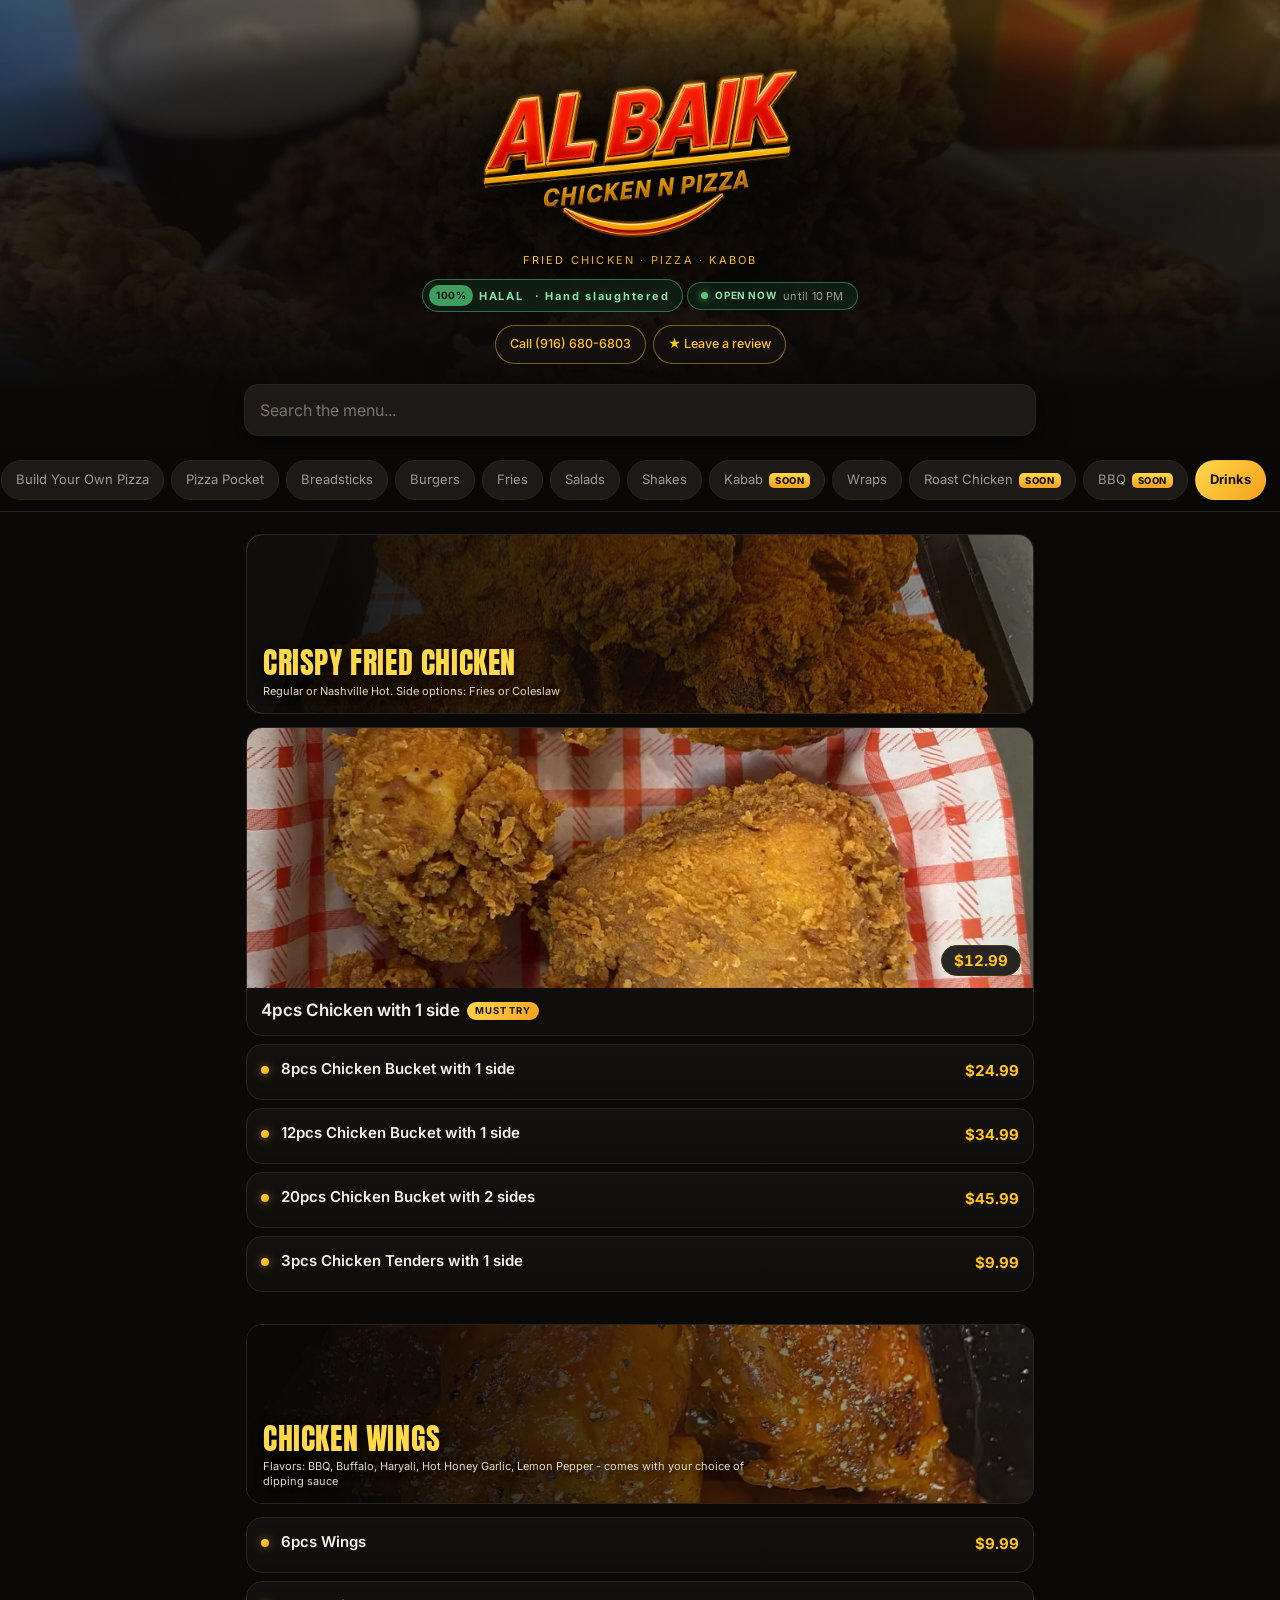
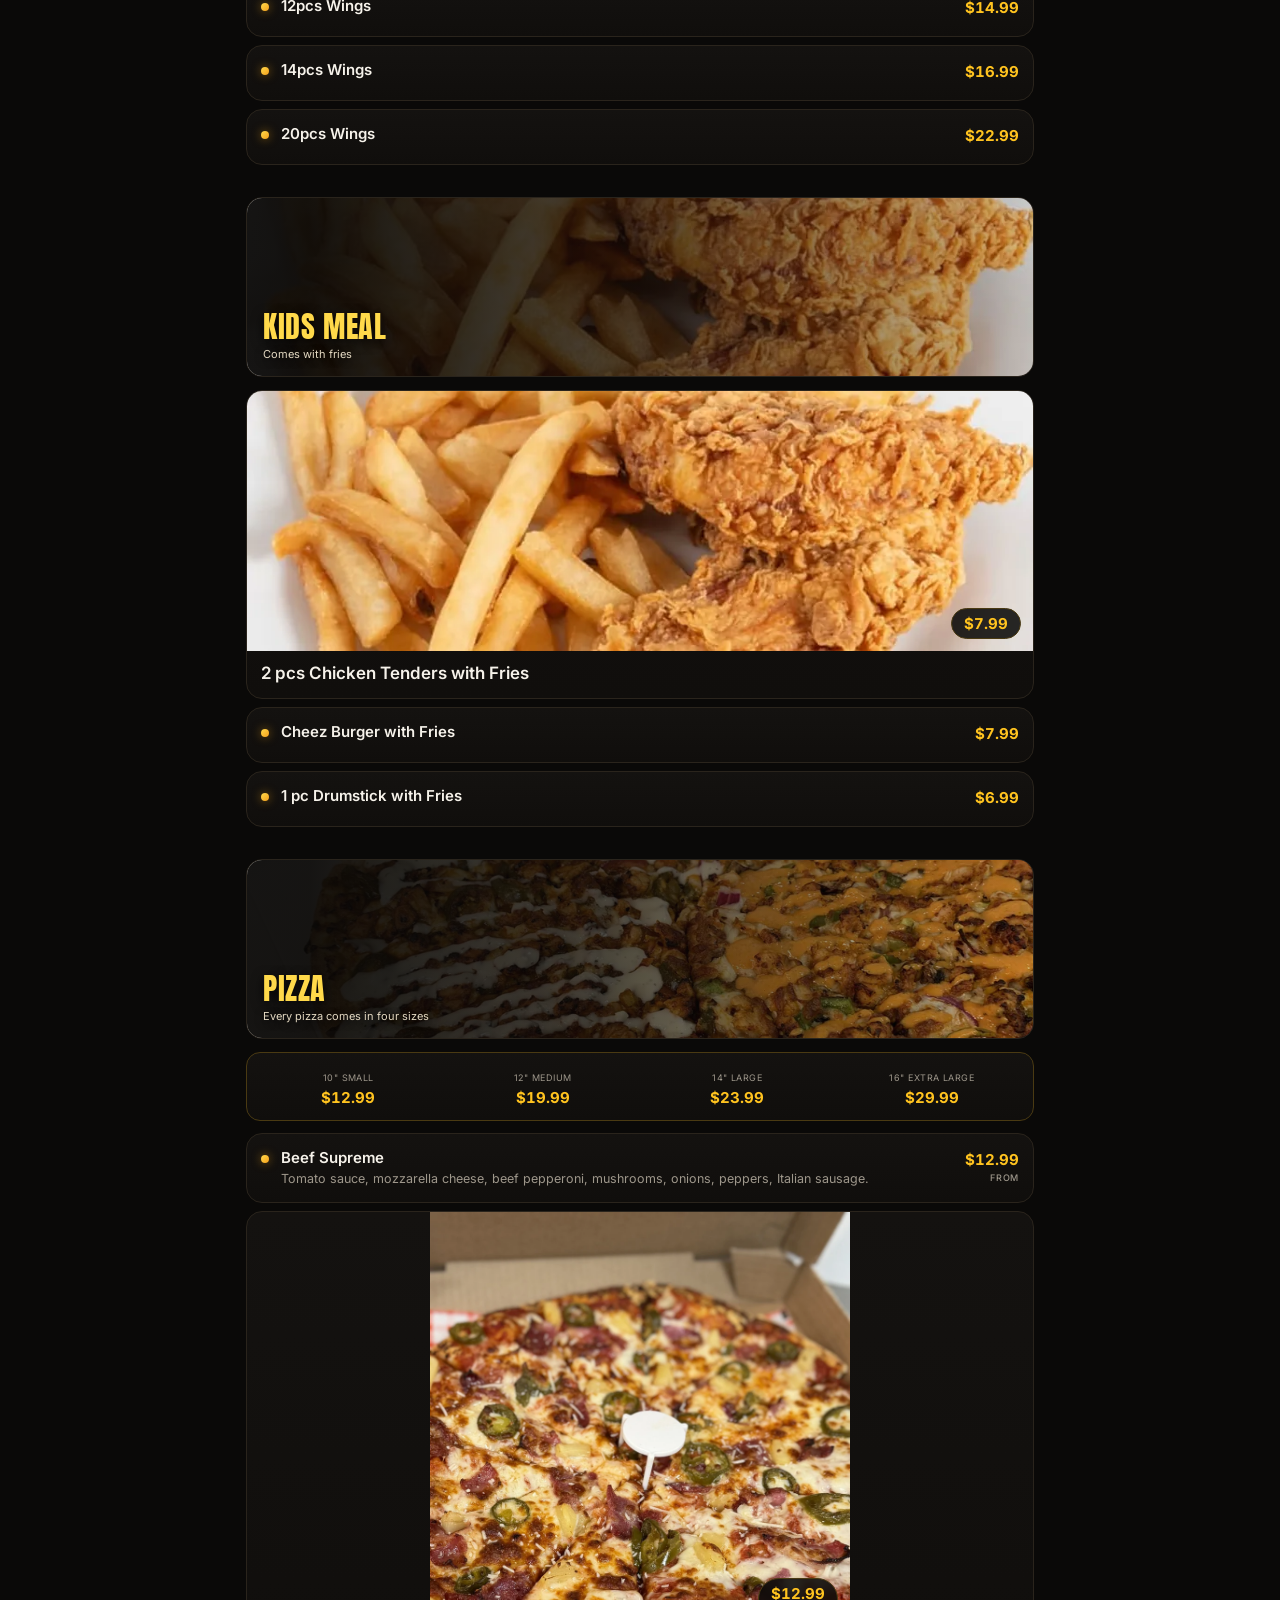
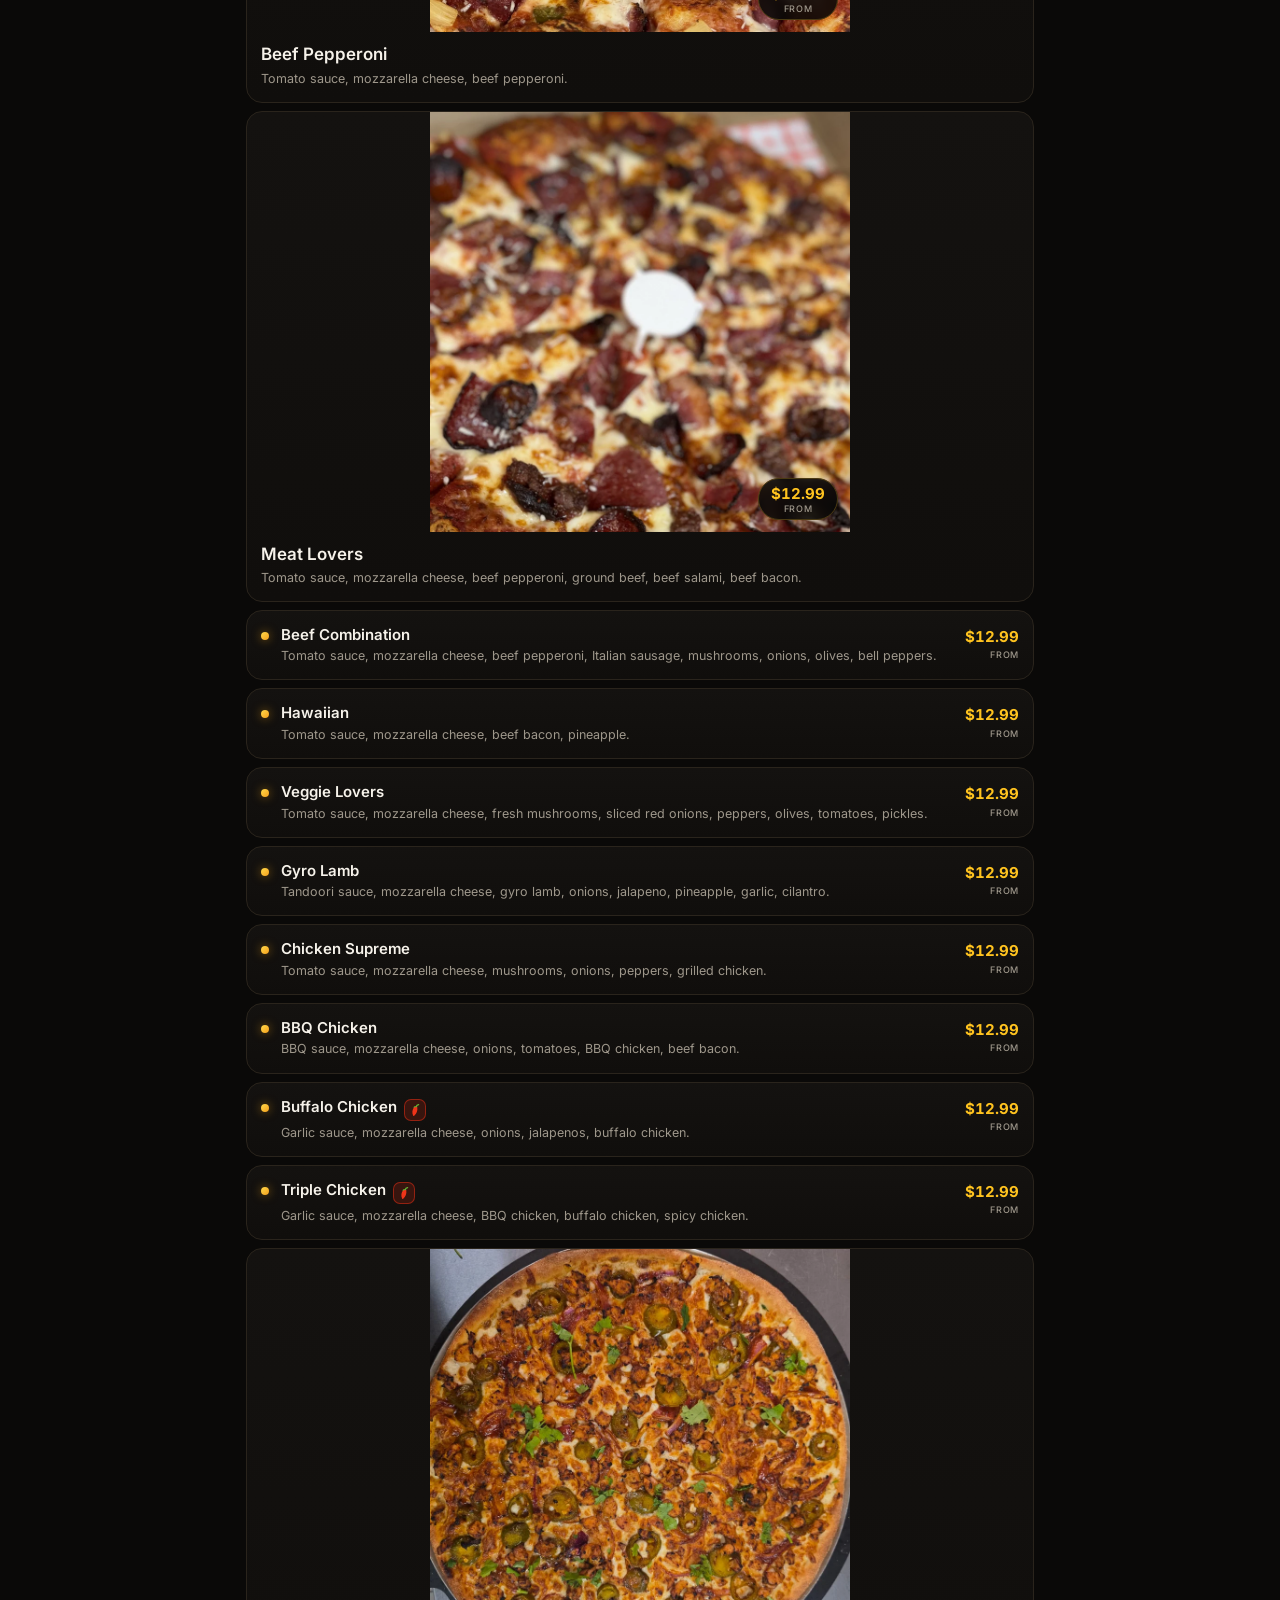
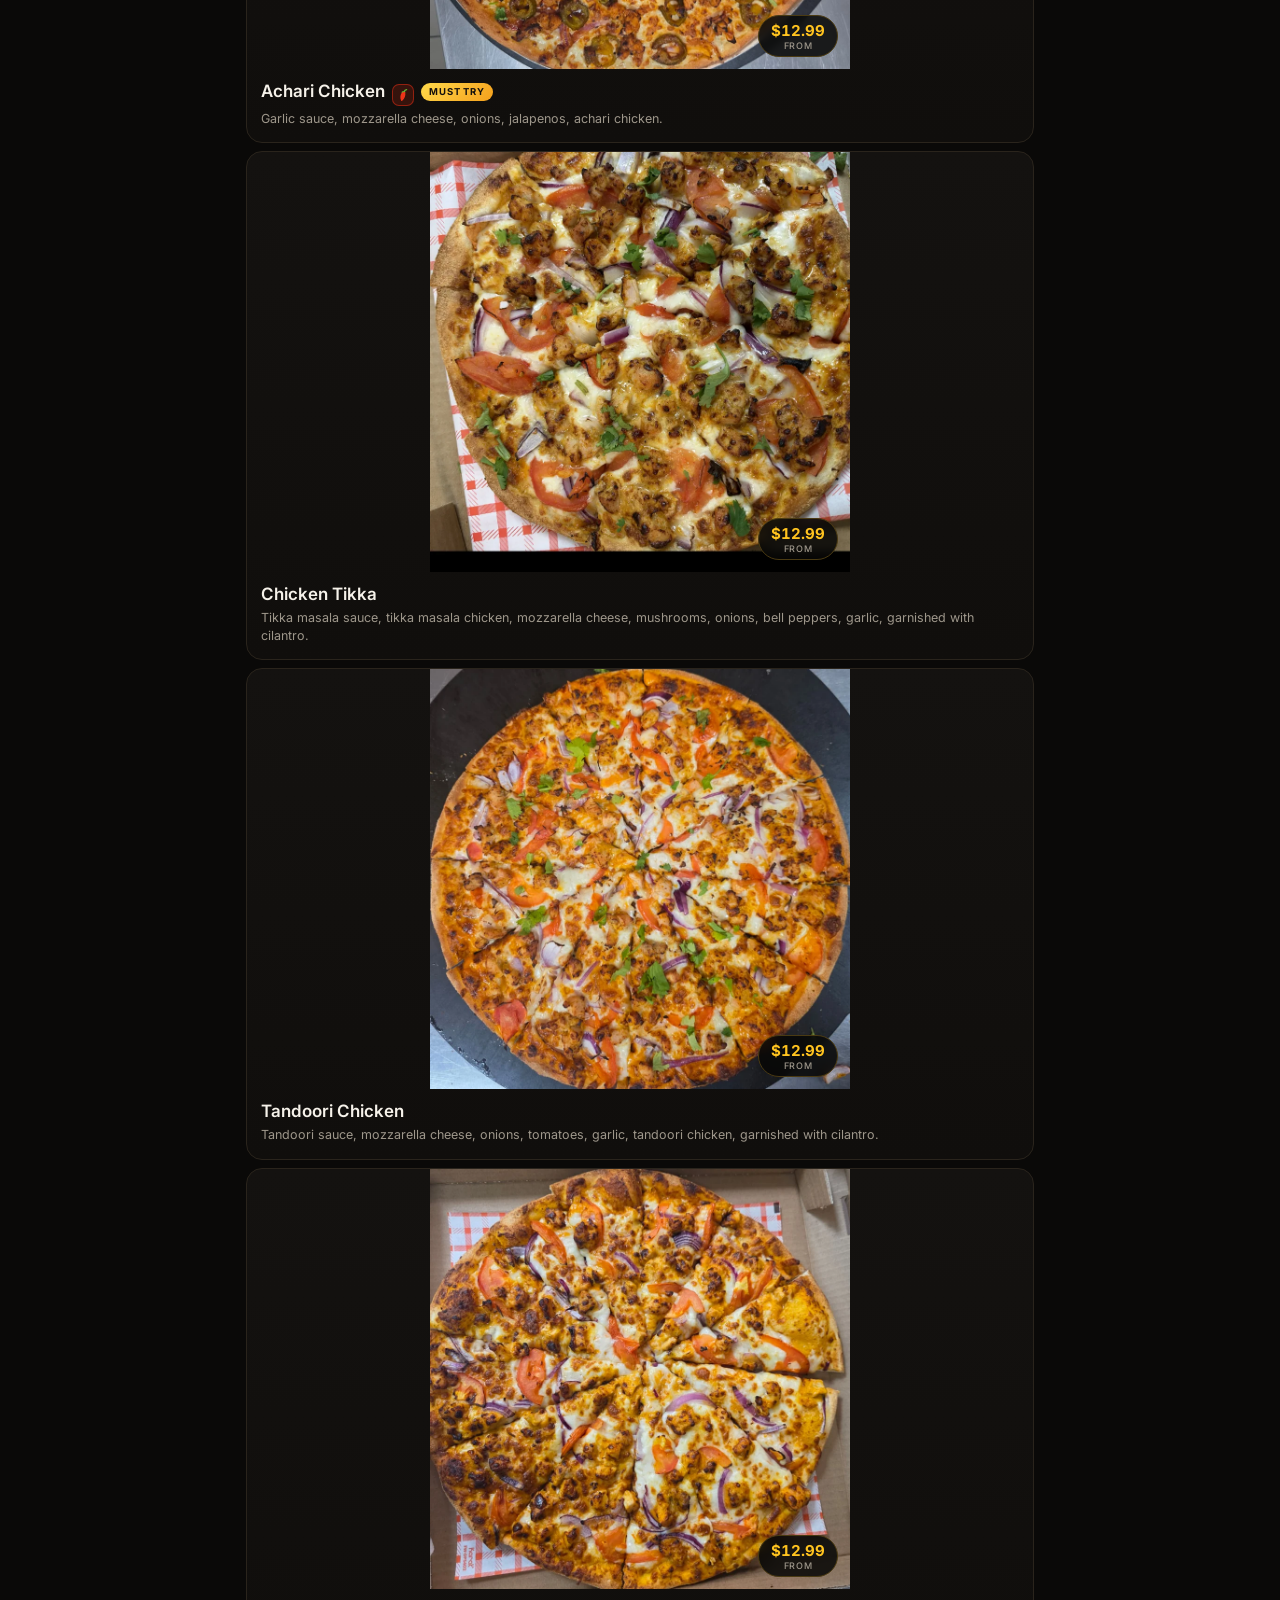
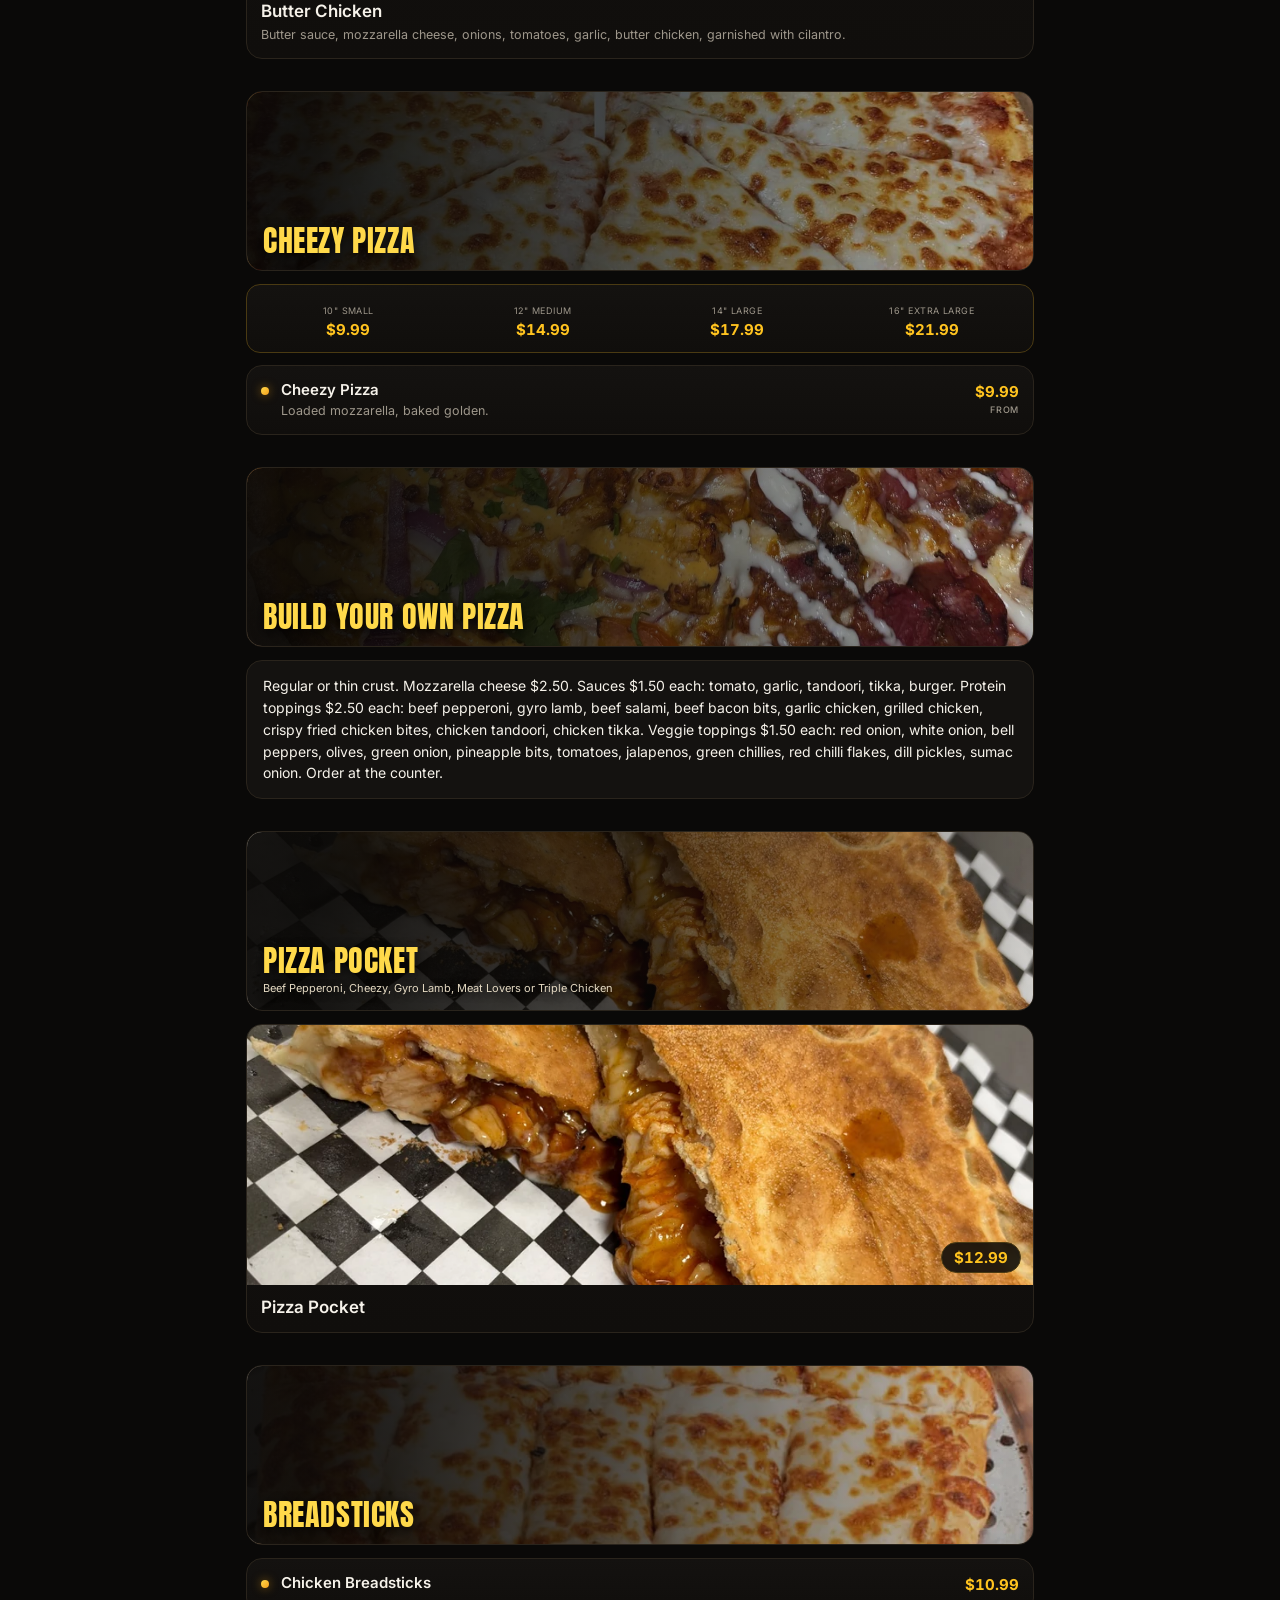
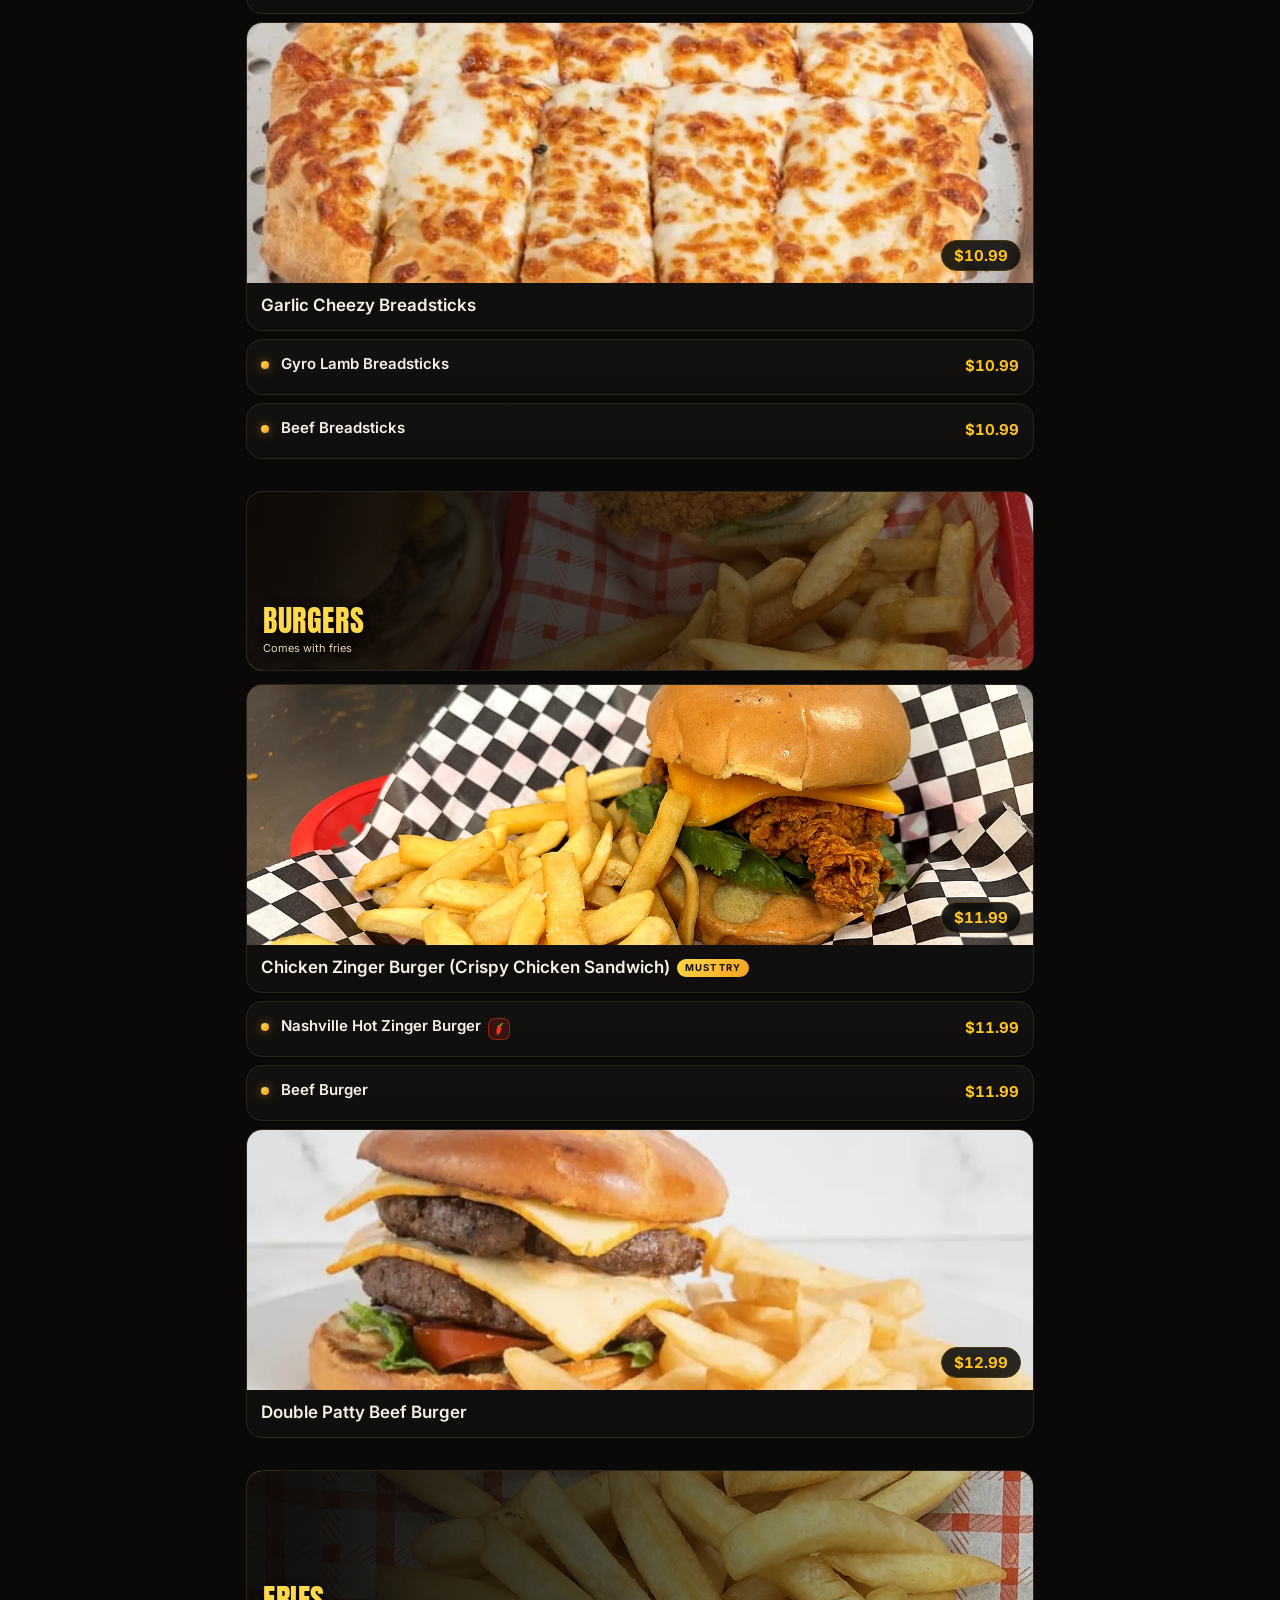
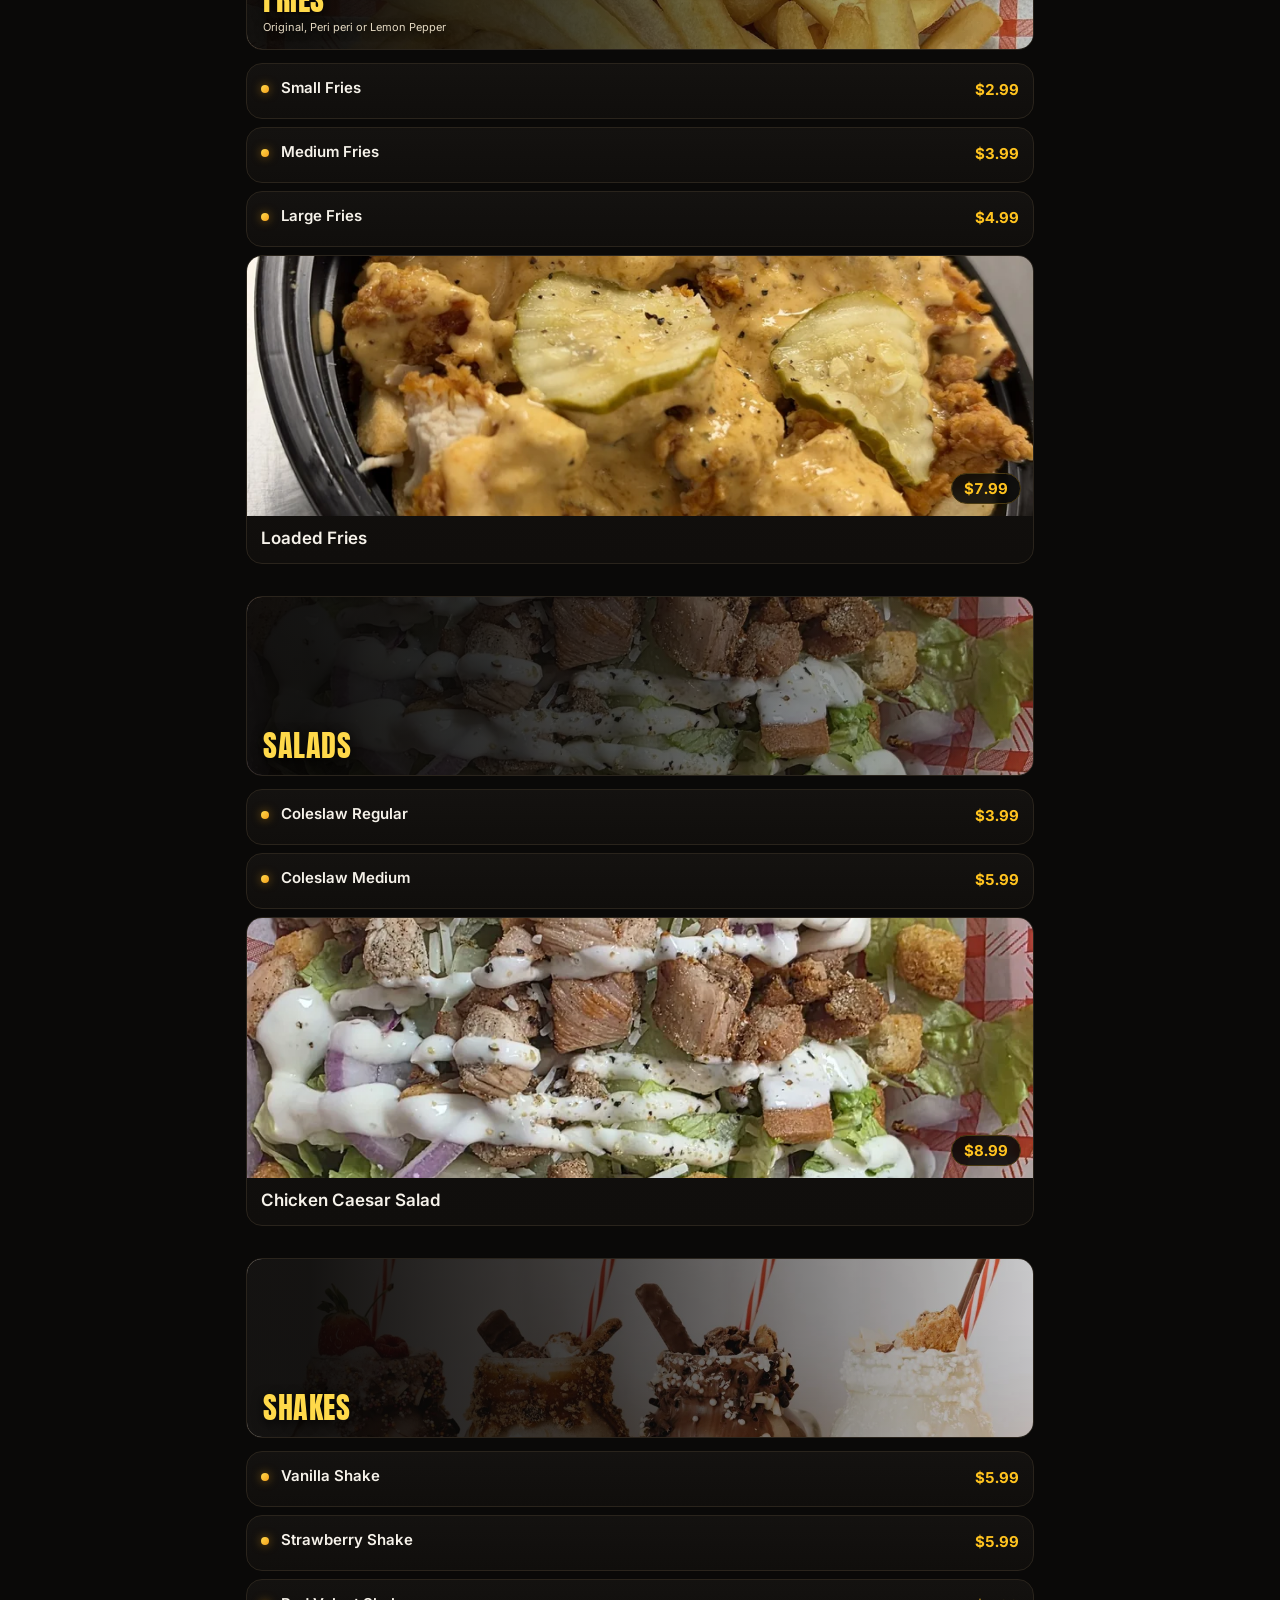
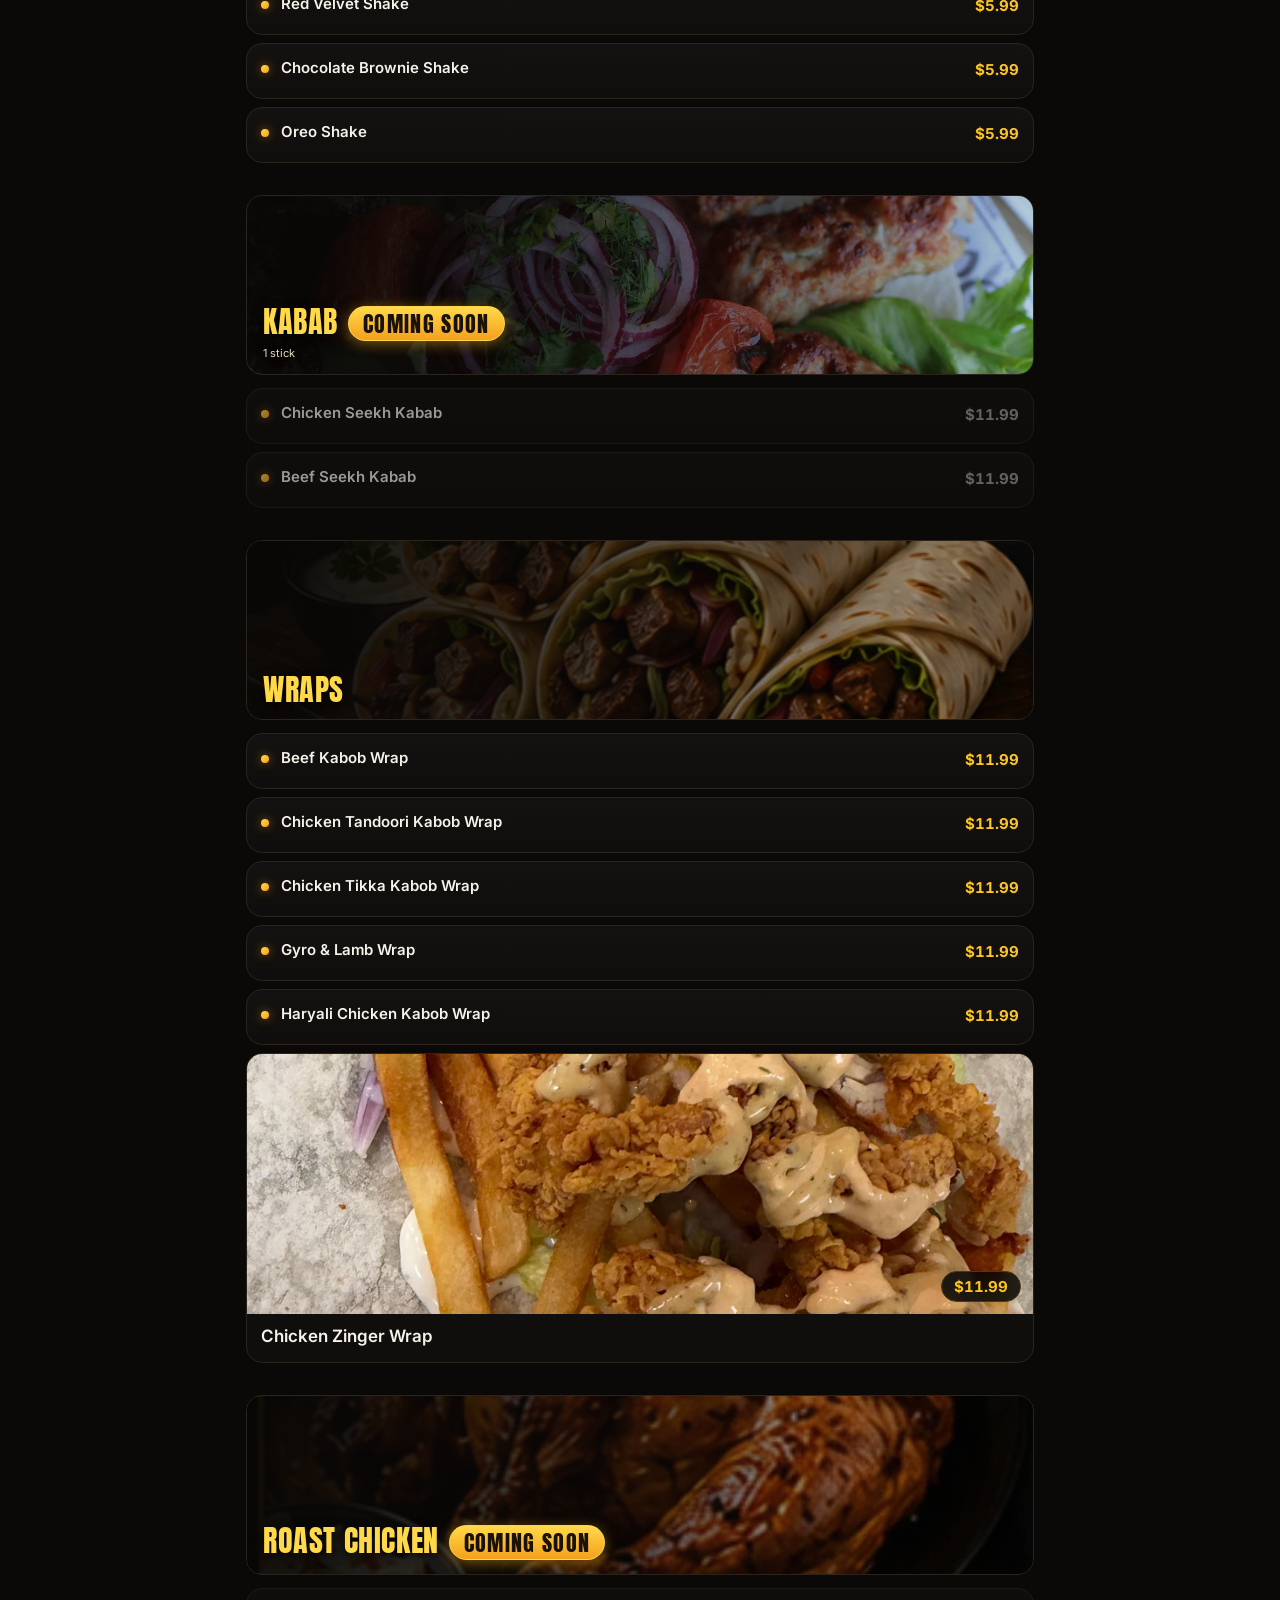
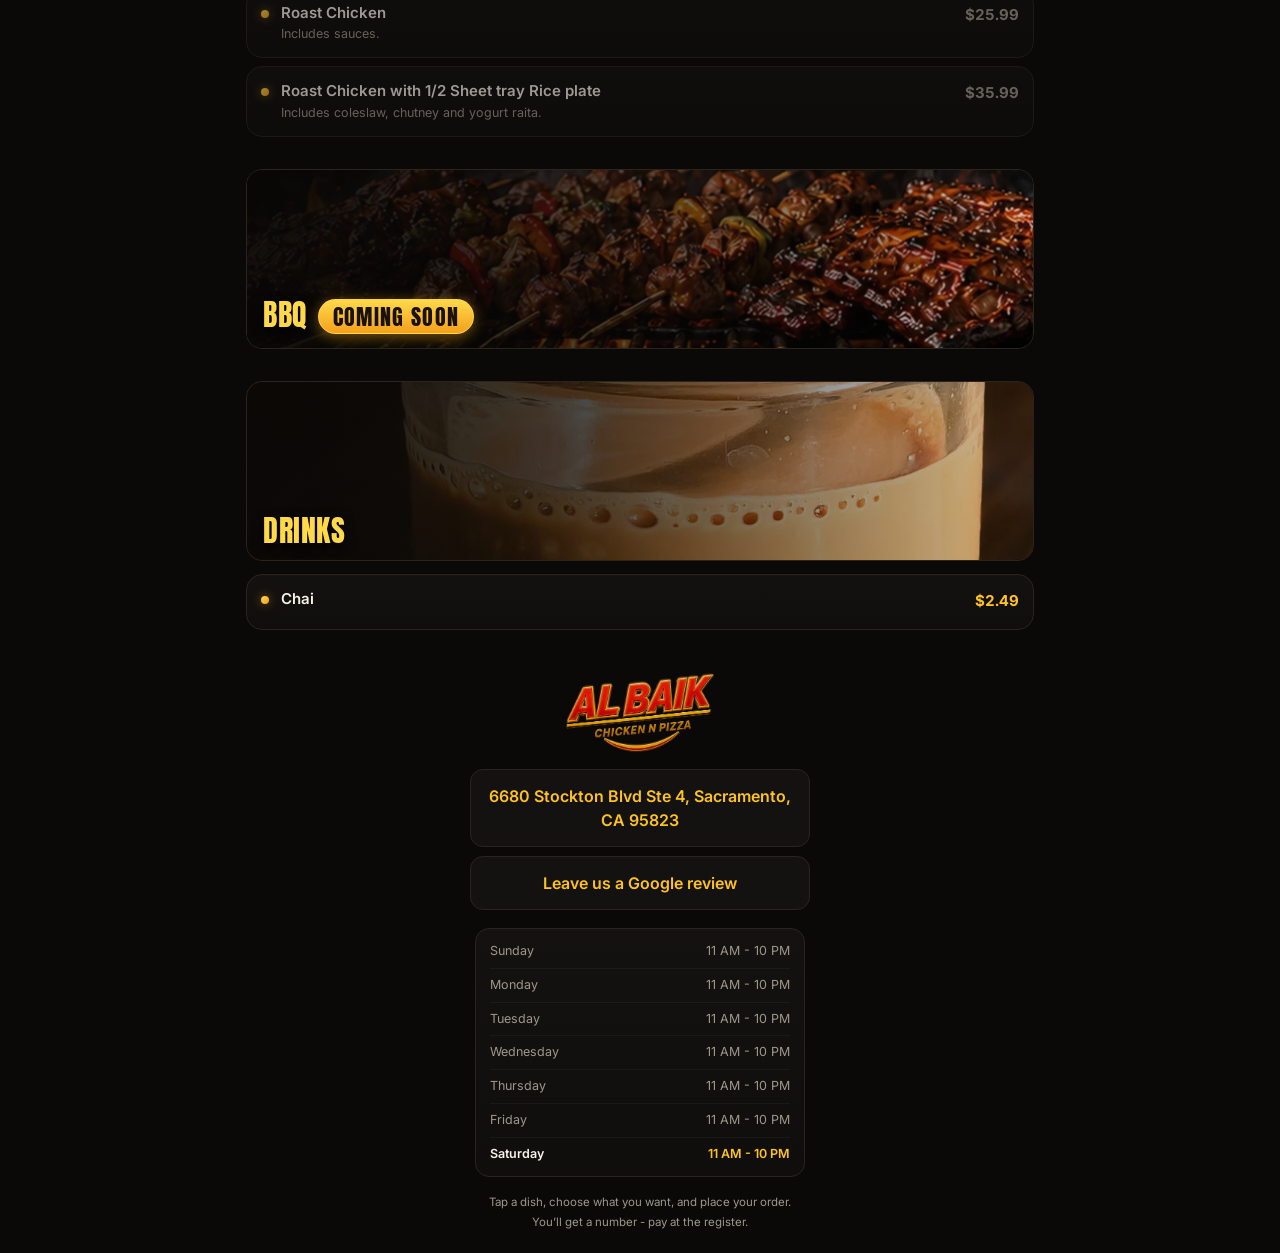
==== commit 6997c88b: "Dish sheets can play a clip, and better photos for the two new items The owner sent the camera-roll " ====
--- a/index.html
+++ b/index.html
@@ -52,7 +52,7 @@
 <link rel="preconnect" href="https://fonts.gstatic.com" crossorigin>
 <link href="https://fonts.googleapis.com/css2?family=Anton&family=Inter:wght@400;500;600;700;800&display=swap" rel="stylesheet">
 <link rel="preload" as="image" href="assets/img/hero.webp">
-<link rel="stylesheet" href="assets/css/style.css?v=a40b7d28">
+<link rel="stylesheet" href="assets/css/style.css?v=89dc846d">
 </head>
 <body>
 
@@ -113,7 +113,7 @@
 <div class="sheet-backdrop" id="itemBackdrop" hidden>
   <section class="sheet" role="dialog" aria-modal="true" aria-labelledby="itemTitle">
     <button class="sheet-close" data-close-item aria-label="Close">&times;</button>
-    <div class="sheet-hero"><img id="itemHeroImg" src="" alt=""></div>
+    <div class="sheet-hero"><img id="itemHeroImg" src="" alt=""><video id="itemHeroVid" muted loop playsinline preload="none" hidden></video></div>
     <div class="sheet-pad">
       <p class="sheet-kicker" id="itemKicker"></p>
       <h2 id="itemTitle"></h2>
@@ -194,7 +194,7 @@
 </div>
 
 <script src="assets/js/config.js?v=53bec495"></script>
-<script src="assets/js/menu-data.js?v=abbb727b"></script>
-<script src="assets/js/app.js?v=dfa33198"></script>
+<script src="assets/js/menu-data.js?v=1899702b"></script>
+<script src="assets/js/app.js?v=e41e62f2"></script>
 </body>
 </html>
--- a/assets/css/style.css
+++ b/assets/css/style.css
@@ -313,7 +313,8 @@
   position:relative;height:170px;margin-bottom:14px;
   border-radius:22px 22px 0 0;overflow:hidden;background:#0d0b09;
 }
-.sheet-hero img{width:100%;height:100%;object-fit:cover}
+.sheet-hero img,.sheet-hero video{width:100%;height:100%;object-fit:cover}
+.sheet-hero img[hidden],.sheet-hero video[hidden]{display:none}
 .sheet-hero::after{
   content:"";position:absolute;inset:0;
   background:linear-gradient(180deg,rgba(10,9,8,.12),rgba(20,18,16,.98));
